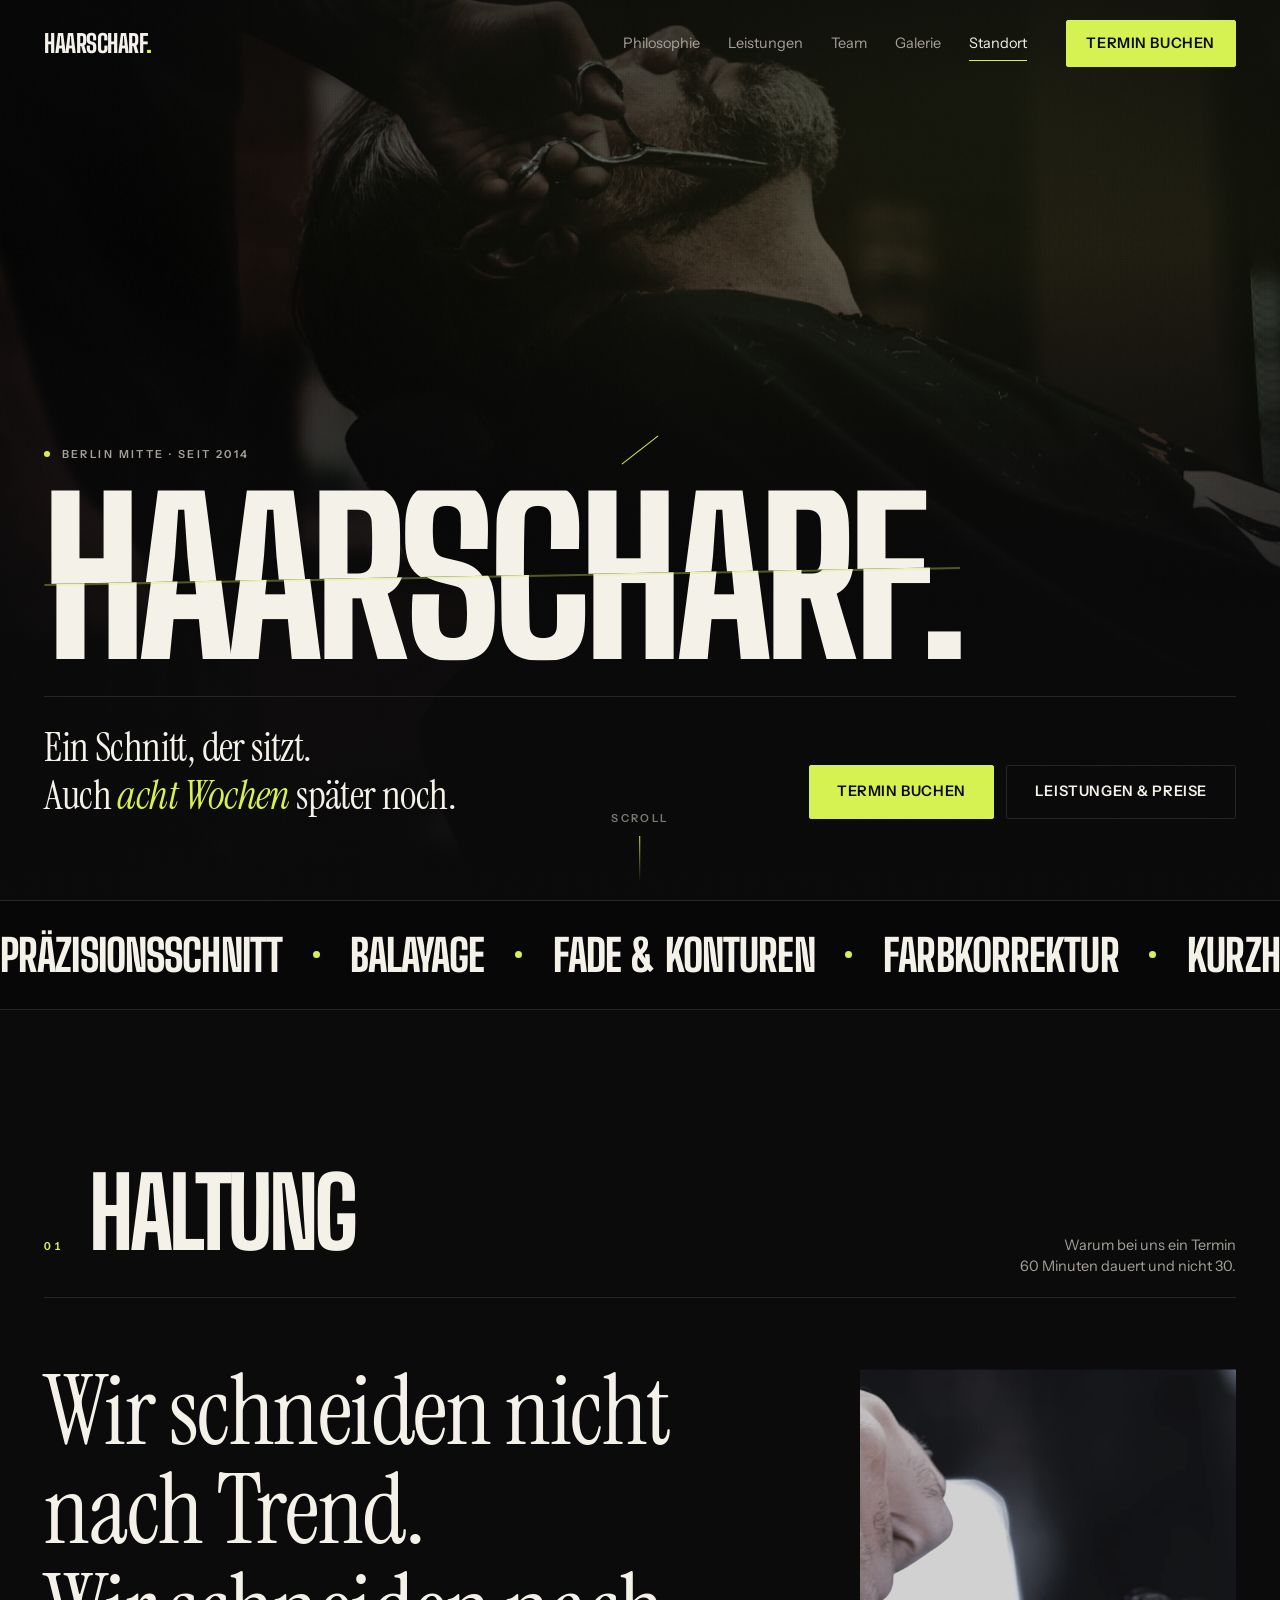
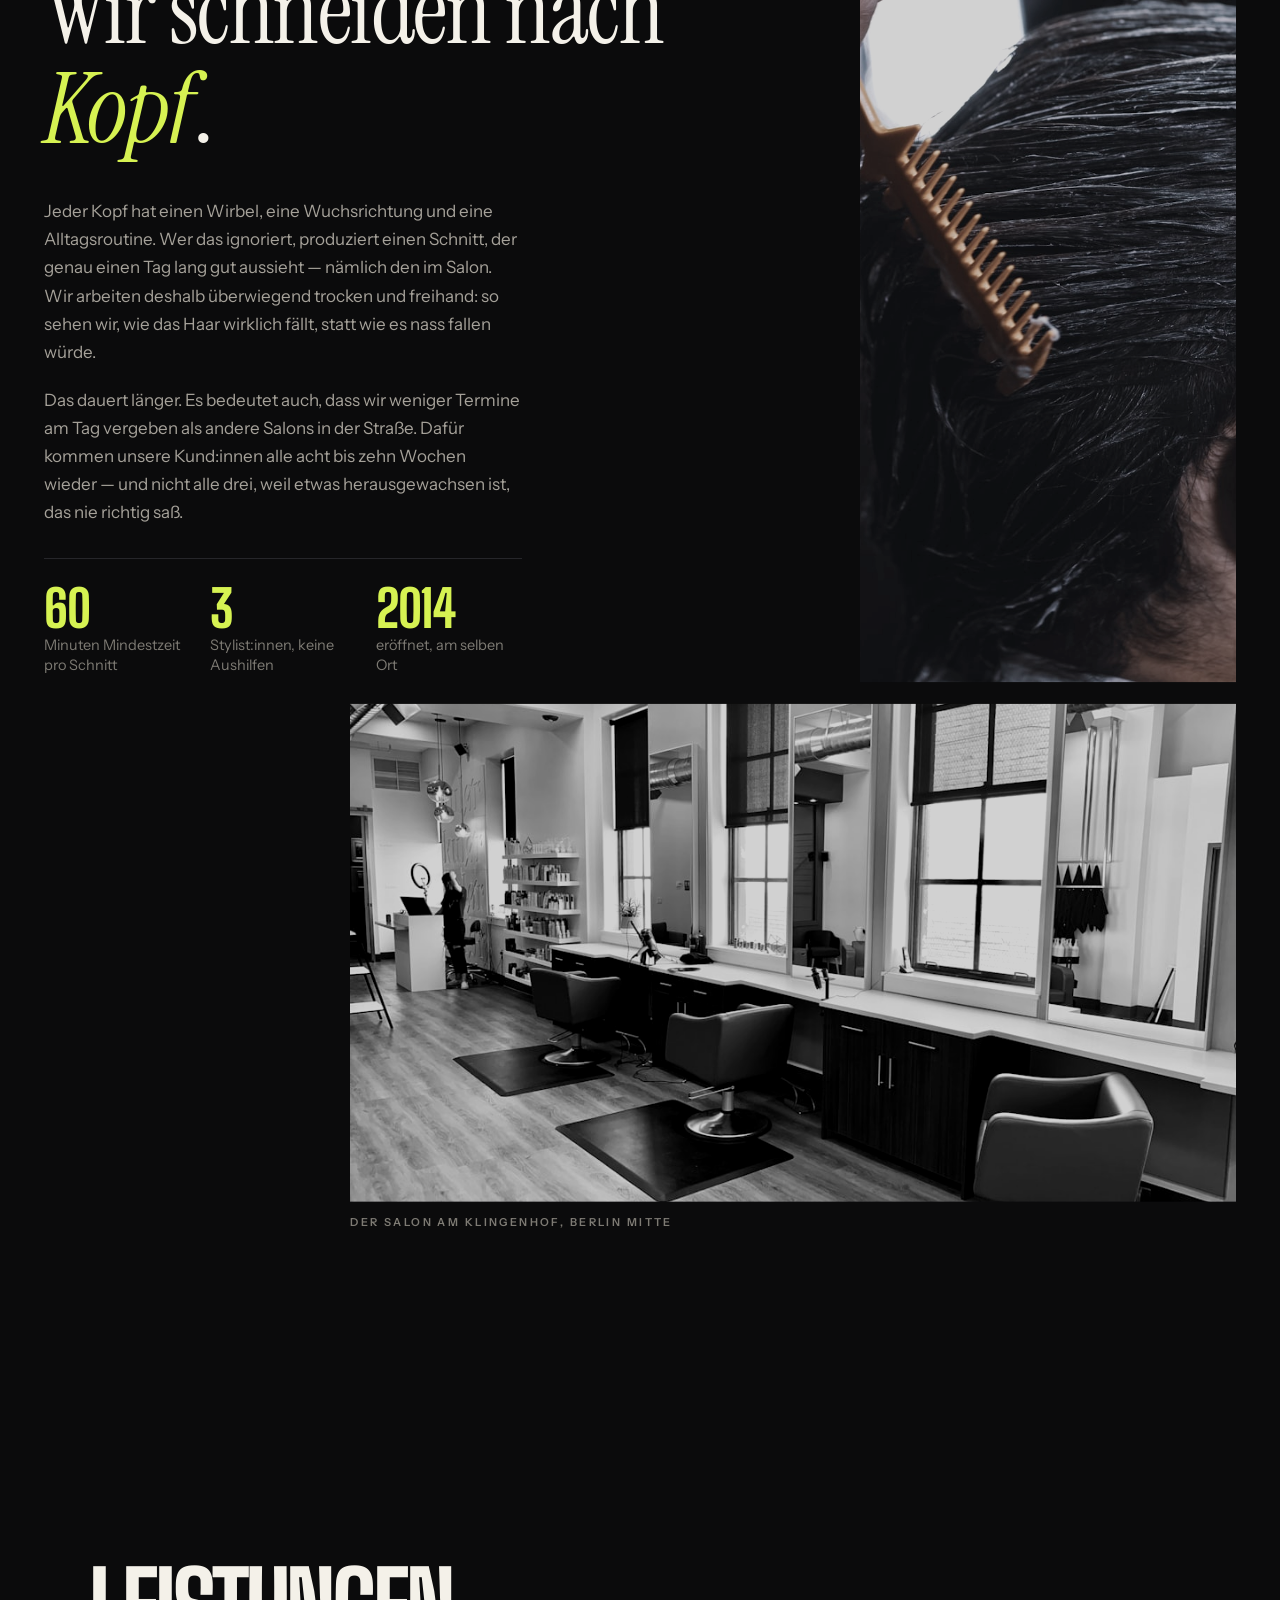
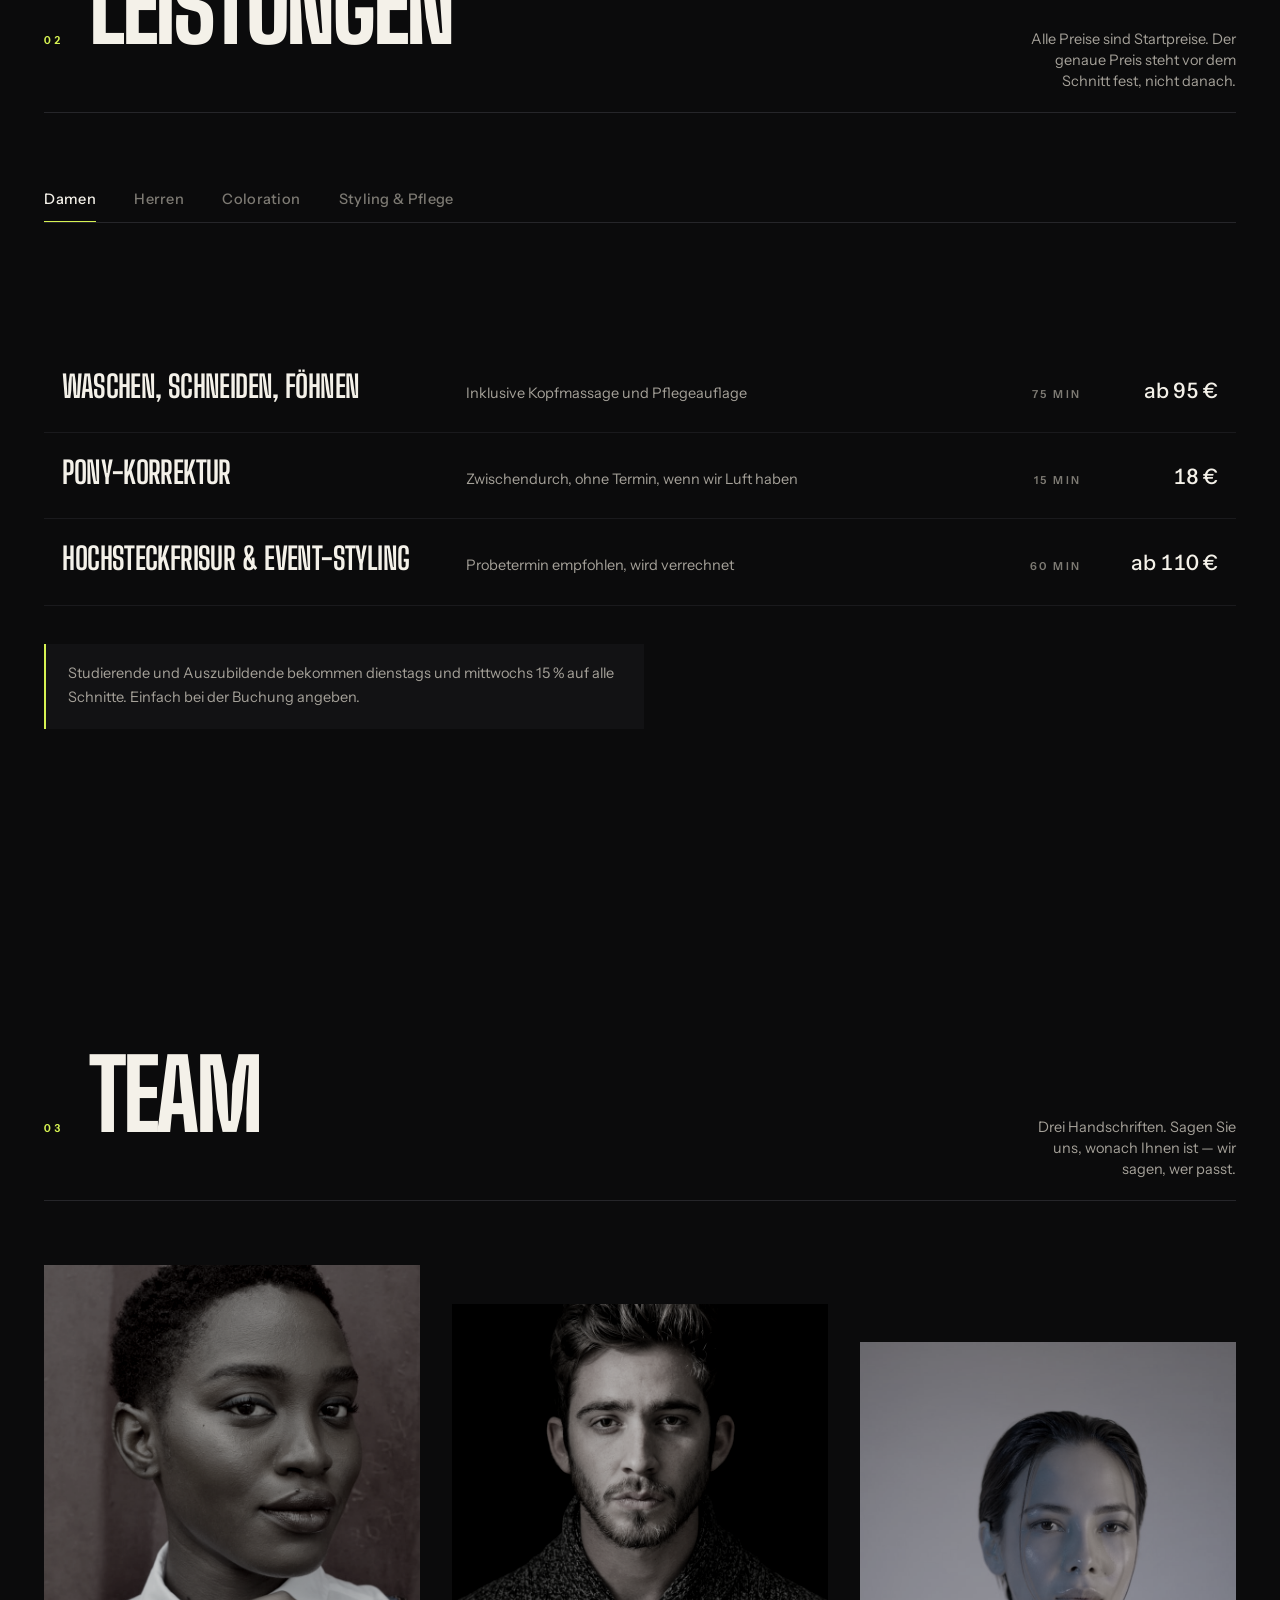
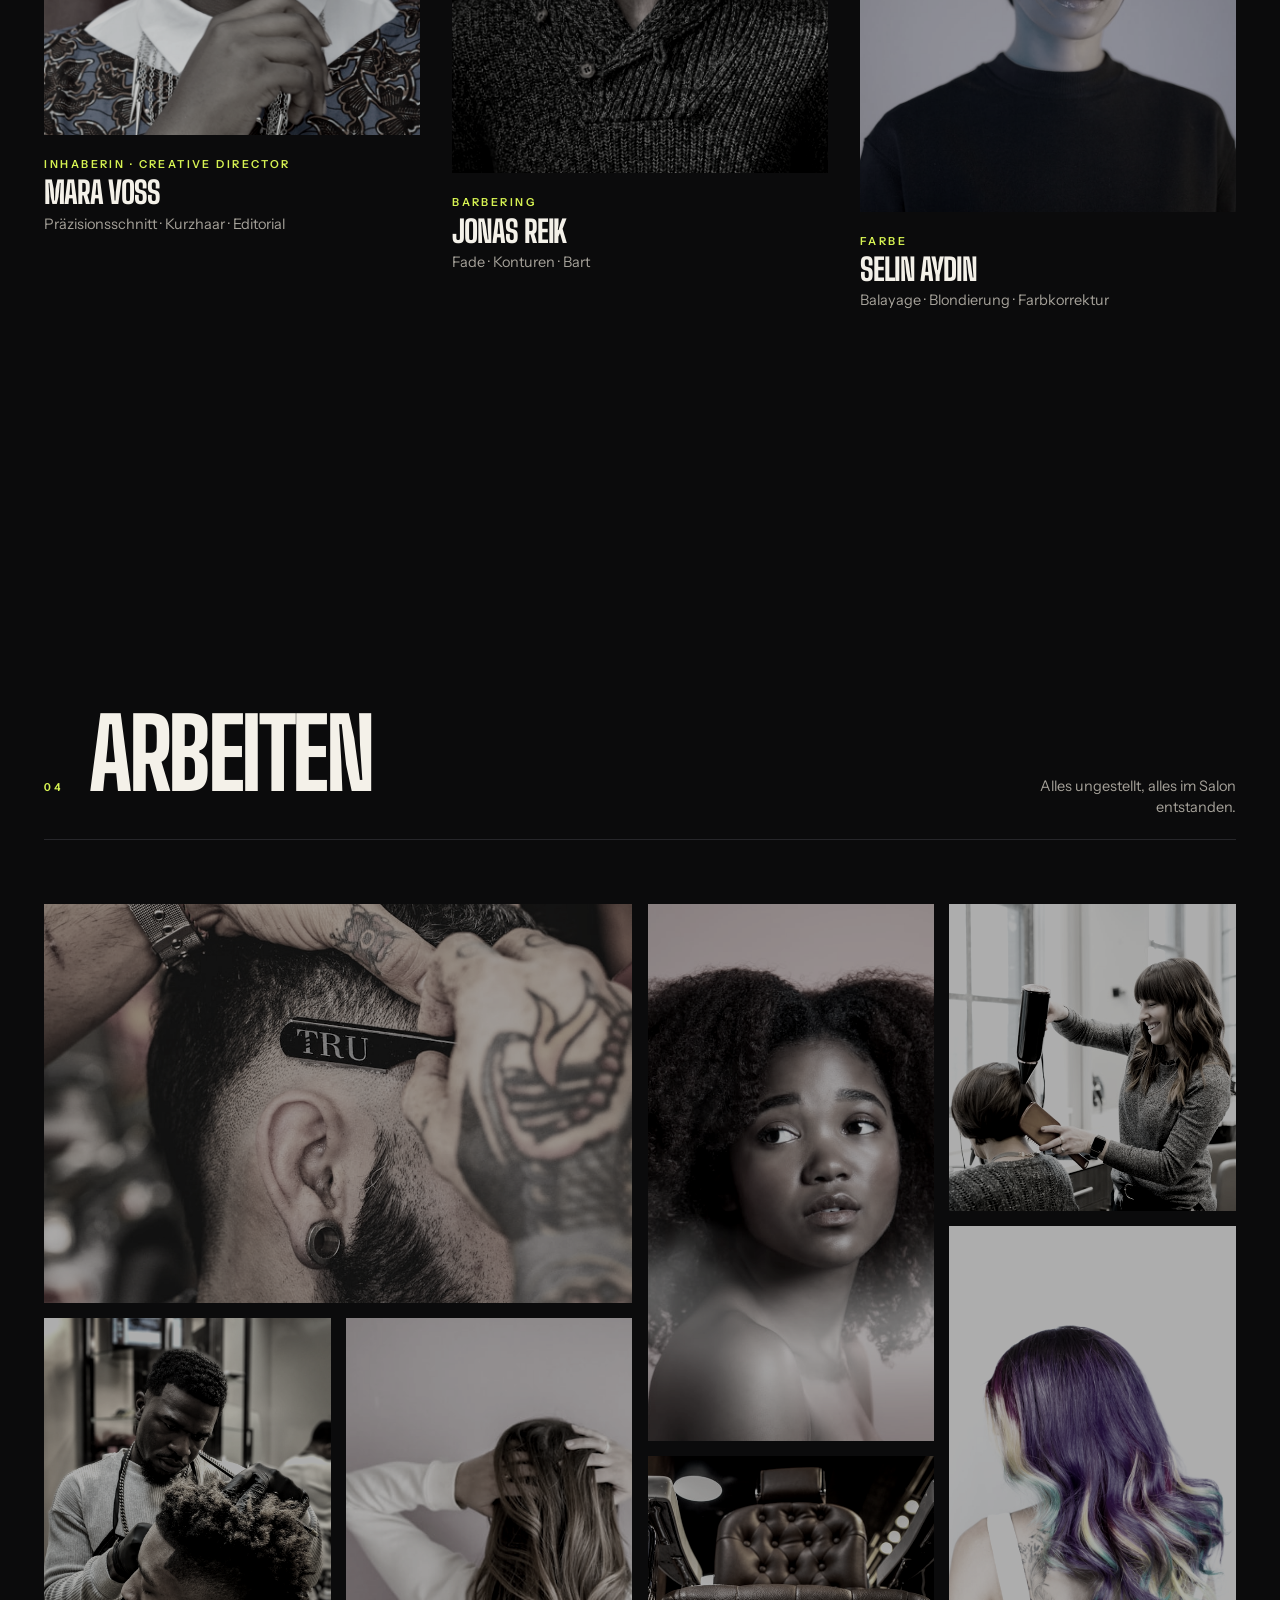
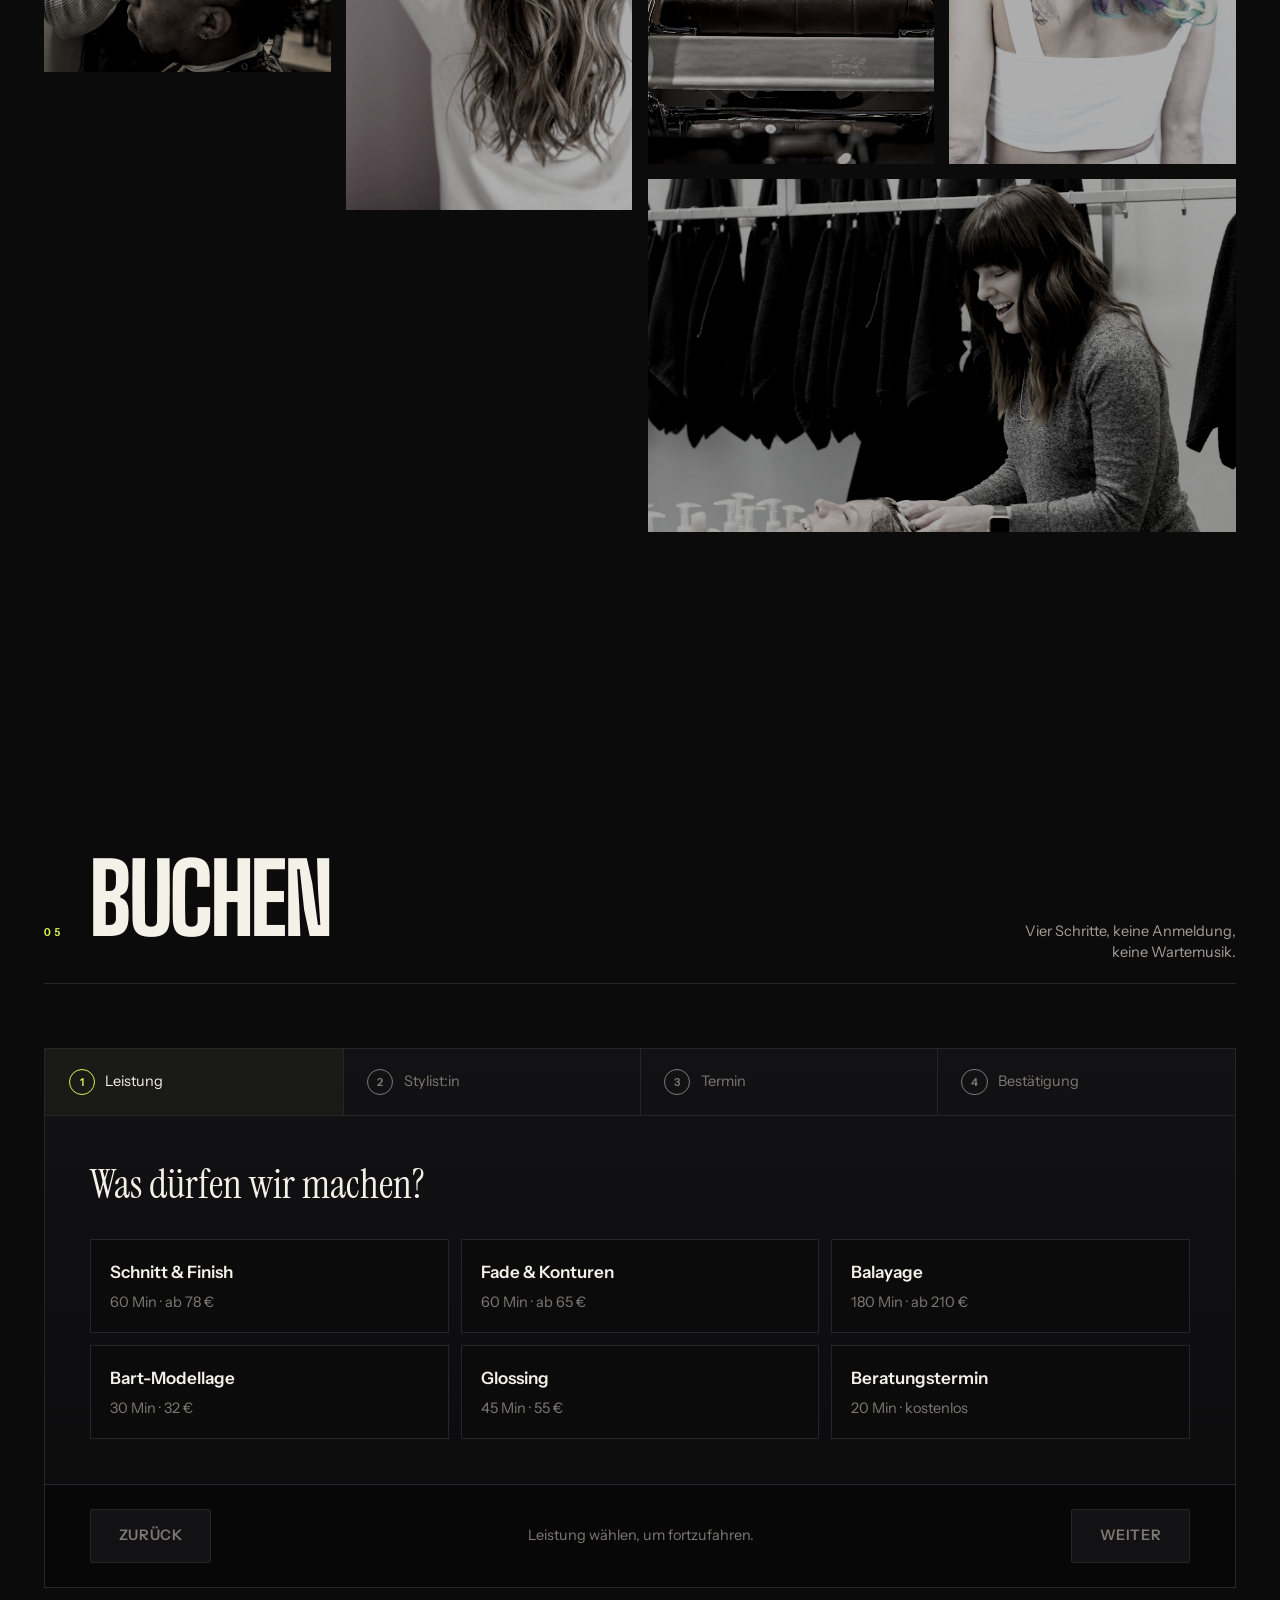
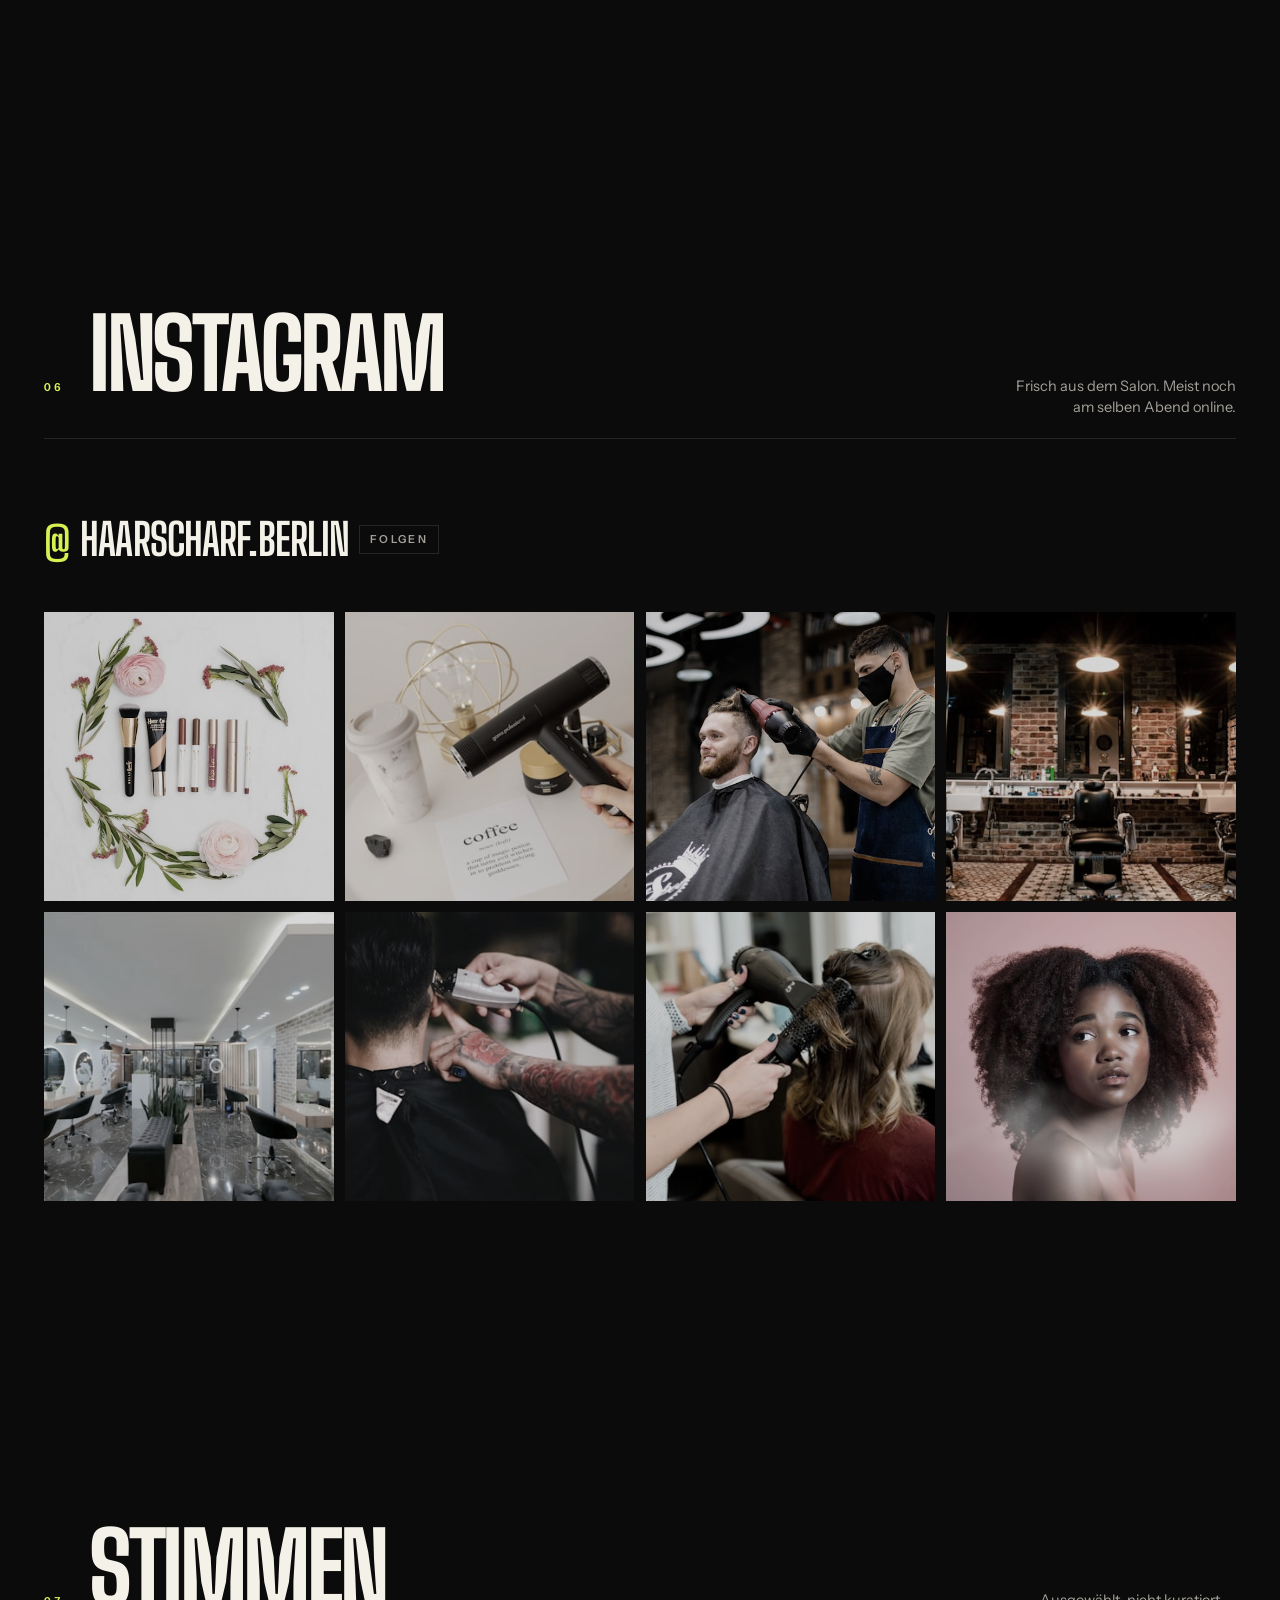
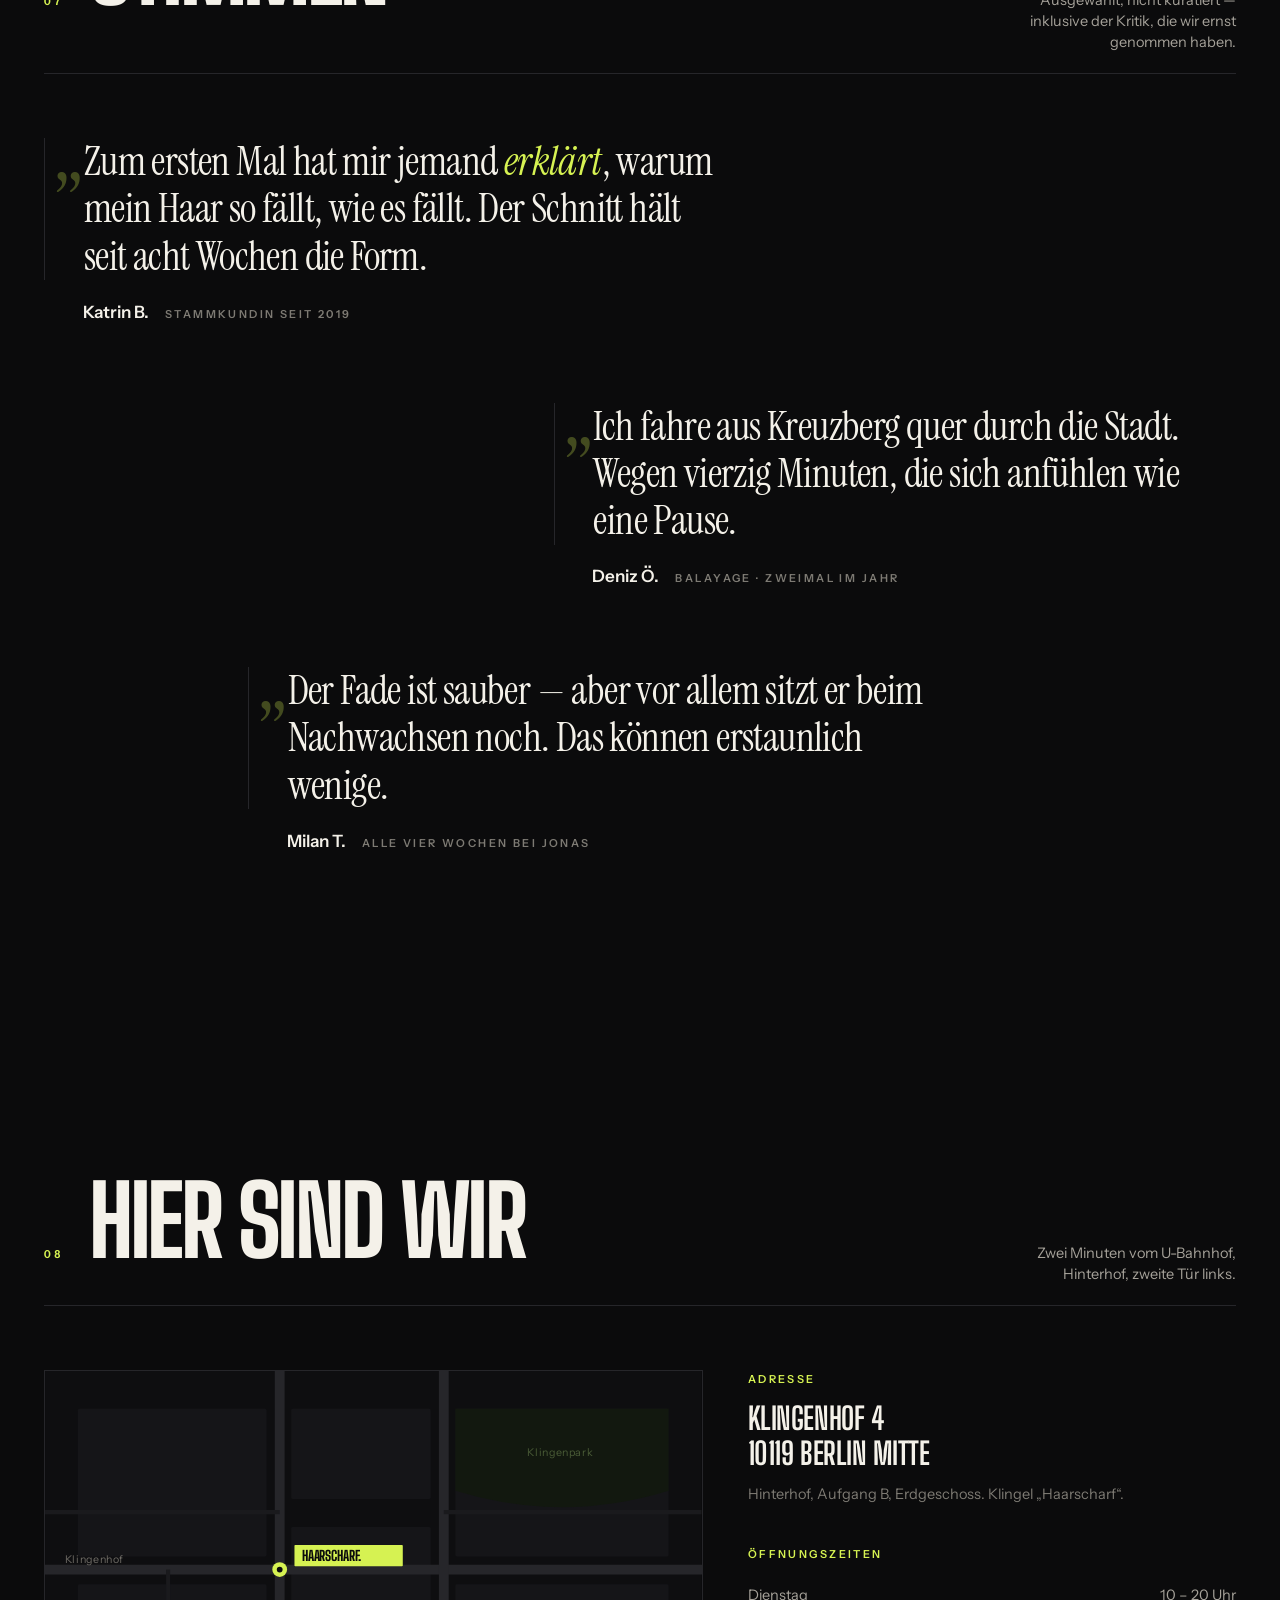
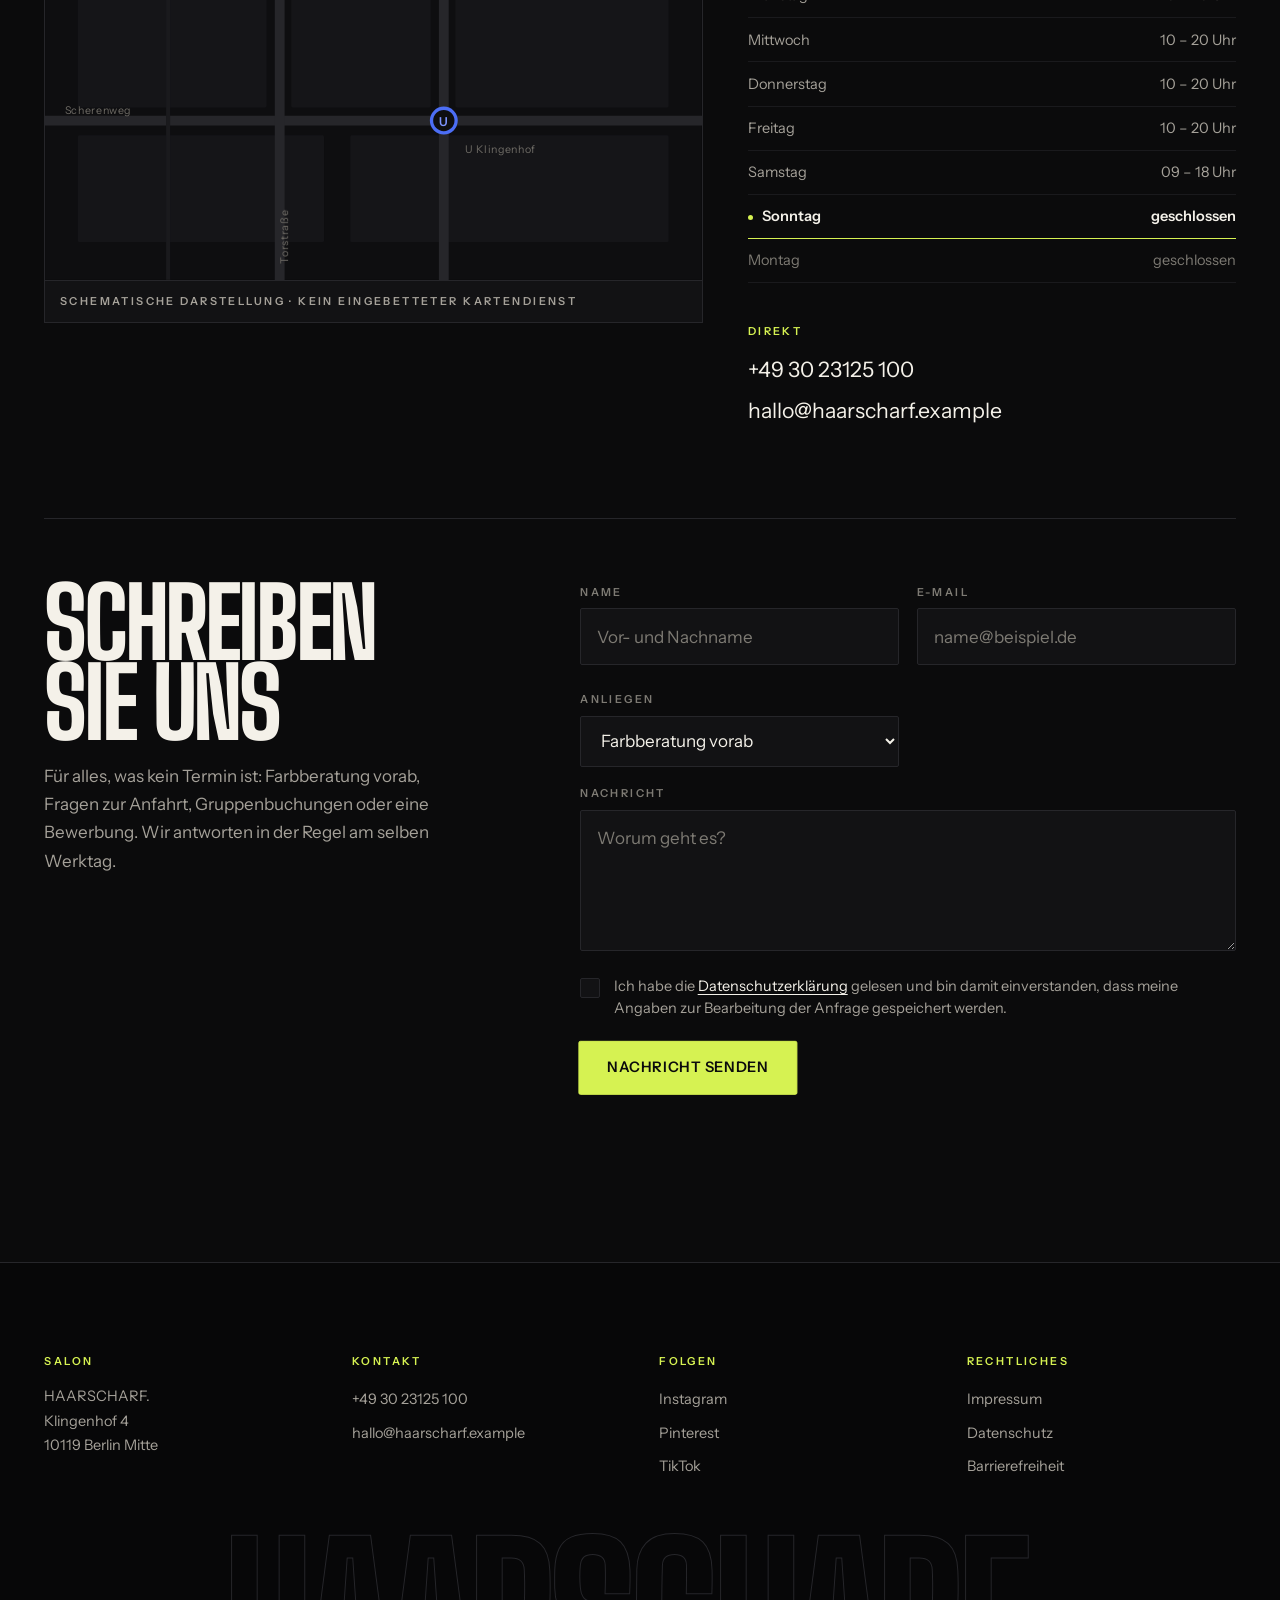
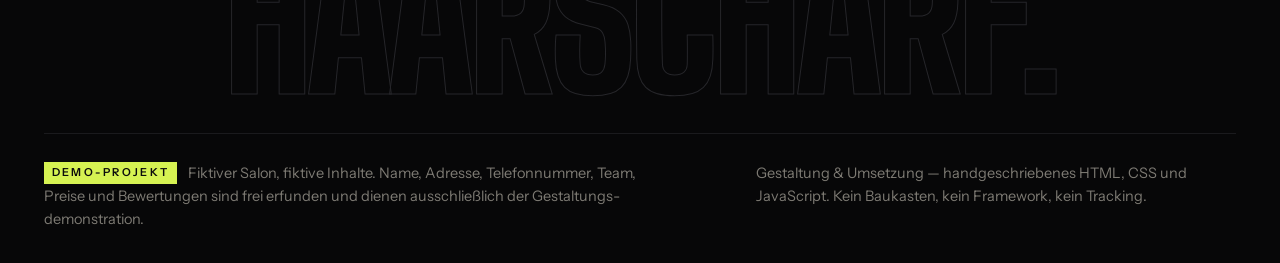
==== index.html @ 1168dea0 "HAARSCHARF.: Demo-Website für fiktiven Friseursalon One-Page-Referenzprojekt in reinem HTML/CSS/JS —" ====
<!DOCTYPE html>
<!-- Die Klasse "no-js" wird von js/core.js sofort entfernt. Solange sie
     steht, zeigt das CSS alle aufklappbaren Inhalte offen an – ohne
     JavaScript bleibt so nichts unerreichbar. -->
<html lang="de" class="no-js">
<head>
<meta charset="utf-8">
<meta name="viewport" content="width=device-width, initial-scale=1">

<title>HAARSCHARF. — Salon für Präzisionsschnitt in Berlin Mitte</title>
<meta name="description" content="HAARSCHARF. ist ein Salon für Präzisionsschnitt, Farbe und Barbering in Berlin Mitte. Schnitte, die auch in acht Wochen noch sitzen. Termin online buchen.">
<meta name="author" content="HAARSCHARF.">
<meta name="theme-color" content="#0b0b0c">

<!-- Open Graph / Social Sharing -->
<meta property="og:type" content="website">
<meta property="og:locale" content="de_DE">
<meta property="og:site_name" content="HAARSCHARF.">
<meta property="og:title" content="HAARSCHARF. — Salon für Präzisionsschnitt in Berlin Mitte">
<meta property="og:description" content="Wir schneiden nicht nach Trend, sondern nach Kopf. Salon für Präzisionsschnitt, Farbe und Barbering.">
<meta property="og:image" content="assets/img/hero.jpg">
<meta name="twitter:card" content="summary_large_image">

<link rel="icon" href="assets/favicon.svg" type="image/svg+xml">
<link rel="canonical" href="https://haarscharf.example/">

<!-- Schriften und Stile werden lokal ausgeliefert – kein externer Request,
     also auch keine Übertragung von Besucher-IPs an Dritte. -->
<link rel="preload" href="assets/fonts/big-shoulders-display-800-normal-latin.woff2" as="font" type="font/woff2" crossorigin>
<link rel="preload" href="assets/fonts/instrument-sans-400-normal-latin.woff2" as="font" type="font/woff2" crossorigin>
<link rel="stylesheet" href="css/fonts.css">
<link rel="stylesheet" href="css/tokens.css">
<link rel="stylesheet" href="css/base.css">
<link rel="stylesheet" href="css/components.css">
<link rel="stylesheet" href="css/sections.css">

<!-- Strukturierte Daten für Suchmaschinen und Kartendienste.
     HINWEIS FÜR DEN ECHTEINSATZ: sämtliche Werte hier sind frei erfunden
     und müssen vor einem Livegang durch die echten Salondaten ersetzt
     werden – sonst landen Fantasieangaben im Google-Unternehmensprofil. -->
<script type="application/ld+json">
{
  "@context": "https://schema.org",
  "@type": "HairSalon",
  "name": "HAARSCHARF.",
  "description": "Salon für Präzisionsschnitt, Farbe und Barbering in Berlin Mitte.",
  "image": "assets/img/hero.jpg",
  "priceRange": "€€",
  "address": {
    "@type": "PostalAddress",
    "streetAddress": "Klingenhof 4",
    "addressLocality": "Berlin",
    "postalCode": "10119",
    "addressCountry": "DE"
  },
  "telephone": "+49 30 23125 100",
  "email": "hallo@haarscharf.example",
  "openingHoursSpecification": [
    { "@type": "OpeningHoursSpecification", "dayOfWeek": ["Tuesday","Wednesday","Thursday","Friday"], "opens": "10:00", "closes": "20:00" },
    { "@type": "OpeningHoursSpecification", "dayOfWeek": "Saturday", "opens": "09:00", "closes": "18:00" }
  ]
}
</script>
</head>

<body class="is-loading" id="top">

<a class="skip-link" href="#main">Zum Inhalt springen</a>

<!-- Individueller Mauszeiger. Wird von js/interactions.js nur dann
     aktiviert, wenn ein echter Zeiger vorhanden ist (also nicht auf
     Touch-Geräten) und Bewegung nicht reduziert werden soll. -->
<div class="cursor" id="cursor" aria-hidden="true">
  <span class="cursor__blade"></span>
  <span class="cursor__label"></span>
</div>


<!-- ══════════════════════════════════════════════════════ NAVIGATION -->
<header class="nav" id="nav">
  <div class="nav__inner">
    <a class="nav__brand display" href="#top" aria-label="HAARSCHARF. – zum Seitenanfang">
      Haarscharf<span class="nav__dot">.</span>
    </a>

    <nav class="nav__links" aria-label="Hauptnavigation">
      <a href="#philosophie" data-nav>Philosophie</a>
      <a href="#leistungen"  data-nav>Leistungen</a>
      <a href="#team"        data-nav>Team</a>
      <a href="#galerie"     data-nav>Galerie</a>
      <a href="#standort"    data-nav>Standort</a>
    </nav>

    <a class="btn btn--acid nav__cta" href="#buchung" data-magnetic>Termin buchen</a>

    <button class="burger" id="burger" type="button"
            aria-expanded="false" aria-controls="mobile-menu">
      <span class="visually-hidden">Menü öffnen</span>
      <span class="burger__bar"></span>
      <span class="burger__bar"></span>
    </button>
  </div>
</header>

<!-- Vollflächiges Menü für kleine Viewports -->
<div class="mobile-menu" id="mobile-menu" hidden>
  <nav class="mobile-menu__nav" aria-label="Mobile Navigation">
    <a href="#philosophie" class="display">Philosophie</a>
    <a href="#leistungen"  class="display">Leistungen</a>
    <a href="#team"        class="display">Team</a>
    <a href="#galerie"     class="display">Galerie</a>
    <a href="#buchung"     class="display">Buchen</a>
    <a href="#standort"    class="display">Standort</a>
  </nav>
  <div class="mobile-menu__foot">
    <a href="tel:+493023125100">+49 30 23125 100</a>
    <a href="mailto:hallo@haarscharf.example">hallo@haarscharf.example</a>
  </div>
</div>


<main id="main">

<!-- ═══════════════════════════════════════════════════════════ HERO -->
<section class="hero" id="hero">

  <!-- Hintergrundbild mit Parallax. Das Bild sitzt in einem eigenen
       Wrapper, damit nur dieser transformiert wird und der Text scharf
       bleibt. -->
  <div class="hero__media" data-parallax="0.18">
    <img src="assets/img/hero.jpg" alt="" width="1800" height="1200" fetchpriority="high" decoding="async">
    <div class="hero__scrim"></div>
    <div class="hero__grain" aria-hidden="true"></div>
  </div>

  <div class="hero__inner">

    <p class="hero__eyebrow label">
      <span class="dot"></span> Berlin Mitte · seit 2014
    </p>

    <!-- Die Wortmarke ist das Signature-Element der Seite: sie ist
         entlang einer leichten Diagonale "aufgeschnitten", die beiden
         Hälften sind um Haaresbreite gegeneinander versetzt. Der
         Schnitt reagiert dezent auf die Mausposition. -->
    <h1 class="hero__mark display" aria-label="Haarscharf">
      <span class="cut" id="heroCut" aria-hidden="true">
        <span class="cut__half cut__half--top"><span>Haarscharf.</span></span>
        <span class="cut__half cut__half--bot"><span>Haarscharf.</span></span>
        <span class="cut__line"></span>
      </span>
    </h1>

    <div class="hero__foot">
      <p class="hero__claim serif">
        Ein Schnitt, der sitzt.<br>
        Auch <em>acht Wochen</em> später noch.
      </p>
      <div class="hero__actions">
        <a class="btn btn--acid" href="#buchung" data-magnetic>Termin buchen</a>
        <a class="btn btn--ghost" href="#leistungen" data-magnetic>Leistungen &amp; Preise</a>
      </div>
    </div>
  </div>

  <a class="hero__scroll" href="#philosophie" aria-label="Weiter zur Philosophie">
    <span class="hero__scroll-label label">Scroll</span>
    <span class="hero__scroll-line"></span>
  </a>
</section>


<!-- ════════════════════════════════════════════════════════ MARQUEE -->
<!-- Laufband als typografisches Trennelement. Wiederholt die Begriffe,
     nach denen unsere Kundschaft tatsächlich sucht. -->
<div class="marquee" aria-hidden="true">
  <div class="marquee__track">
    <span class="marquee__group">
      <span>Präzisionsschnitt</span><i></i><span>Balayage</span><i></i>
      <span>Fade &amp; Konturen</span><i></i><span>Farbkorrektur</span><i></i>
      <span>Kurzhaar</span><i></i><span>Bart-Modellage</span><i></i>
      <span>Glossing</span><i></i><span>Trockenschnitt</span><i></i>
    </span>
    <span class="marquee__group">
      <span>Präzisionsschnitt</span><i></i><span>Balayage</span><i></i>
      <span>Fade &amp; Konturen</span><i></i><span>Farbkorrektur</span><i></i>
      <span>Kurzhaar</span><i></i><span>Bart-Modellage</span><i></i>
      <span>Glossing</span><i></i><span>Trockenschnitt</span><i></i>
    </span>
  </div>
</div>


<!-- ═════════════════════════════════════════════════════ PHILOSOPHIE -->
<section class="section philo" id="philosophie" aria-labelledby="philo-title">
  <div class="shell">

    <div class="section-head" data-reveal>
      <span class="section-head__no label label--acid">01</span>
      <h2 class="section-head__title display" id="philo-title">Haltung</h2>
      <p class="section-head__note">Warum bei uns ein Termin 60&nbsp;Minuten dauert und nicht 30.</p>
    </div>

    <div class="philo__grid">

      <blockquote class="philo__quote serif" data-reveal>
        Wir schneiden nicht nach Trend.<br>
        Wir schneiden nach <em>Kopf</em>.
      </blockquote>

      <figure class="philo__fig philo__fig--tall" data-reveal data-parallax="-0.05">
        <img src="assets/img/philo-tall.jpg" alt="Hand kämmt eine Strähne durch, um den Haarfall zu prüfen" loading="lazy" width="900" height="1300">
      </figure>

      <div class="philo__text" data-reveal>
        <p>
          Jeder Kopf hat einen Wirbel, eine Wuchsrichtung und eine Alltagsroutine.
          Wer das ignoriert, produziert einen Schnitt, der genau einen Tag lang gut
          aussieht — nämlich den im Salon. Wir arbeiten deshalb überwiegend trocken
          und freihand: so sehen wir, wie das Haar wirklich fällt, statt wie es
          nass fallen würde.
        </p>
        <p>
          Das dauert länger. Es bedeutet auch, dass wir weniger Termine am Tag
          vergeben als andere Salons in der Straße. Dafür kommen unsere Kund:innen
          alle acht bis zehn Wochen wieder — und nicht alle drei, weil etwas
          herausgewachsen ist, das nie richtig saß.
        </p>

        <ul class="philo__facts">
          <li><strong>60</strong><span>Minuten Mindestzeit pro Schnitt</span></li>
          <li><strong>3</strong><span>Stylist:innen, keine Aushilfen</span></li>
          <li><strong>2014</strong><span>eröffnet, am selben Ort</span></li>
        </ul>
      </div>

      <figure class="philo__fig philo__fig--wide" data-reveal data-parallax="0.05">
        <img src="assets/img/philo-interior.jpg" alt="Blick in den Salon mit Spiegelreihe und Arbeitsplätzen" loading="lazy" width="1000" height="667">
        <figcaption class="label">Der Salon am Klingenhof, Berlin Mitte</figcaption>
      </figure>

    </div>
  </div>
</section>


<!-- ══════════════════════════════════════════════════════ LEISTUNGEN -->
<section class="section services" id="leistungen" aria-labelledby="svc-title">
  <div class="shell">

    <div class="section-head" data-reveal>
      <span class="section-head__no label label--acid">02</span>
      <h2 class="section-head__title display" id="svc-title">Leistungen</h2>
      <p class="section-head__note">Alle Preise sind Startpreise. Der genaue Preis steht vor dem Schnitt fest, nicht danach.</p>
    </div>

    <!-- Kategorien als Tabs. Ohne JavaScript sind alle Panels sichtbar –
         die Preisliste bleibt also in jedem Fall lesbar. -->
    <div class="services__tabs" role="tablist" aria-label="Leistungskategorien" data-reveal>
      <button role="tab" id="tab-damen"   aria-controls="panel-damen"   aria-selected="true"  class="tab is-active" data-magnetic>Damen</button>
      <button role="tab" id="tab-herren"  aria-controls="panel-herren"  aria-selected="false" class="tab" data-magnetic>Herren</button>
      <button role="tab" id="tab-color"   aria-controls="panel-color"   aria-selected="false" class="tab" data-magnetic>Coloration</button>
      <button role="tab" id="tab-styling" aria-controls="panel-styling" aria-selected="false" class="tab" data-magnetic>Styling &amp; Pflege</button>
    </div>

    <!-- Schwebende Bildvorschau, die beim Überfahren einer Zeile dem
         Cursor folgt. Reine Zugabe: auf Touch und bei reduzierter
         Bewegung bleibt sie aus. -->
    <div class="services__peek" id="svcPeek" aria-hidden="true"><img src="" alt=""></div>

    <div class="services__panels">

      <div class="services__panel is-active" role="tabpanel" id="panel-damen" aria-labelledby="tab-damen">
        <ul class="price-list">
          <li class="price-row" data-peek="assets/img/svc-damen.jpg" data-reveal>
            <span class="price-row__name">Schnitt &amp; Finish</span>
            <span class="price-row__desc">Trockenschnitt, Beratung, Styling zum Mitnehmen</span>
            <span class="price-row__dur label">60 Min</span>
            <span class="price-row__price">ab 78 €</span>
          </li>
          <li class="price-row" data-peek="assets/img/svc-damen.jpg" data-reveal>
            <span class="price-row__name">Waschen, Schneiden, Föhnen</span>
            <span class="price-row__desc">Inklusive Kopfmassage und Pflegeauflage</span>
            <span class="price-row__dur label">75 Min</span>
            <span class="price-row__price">ab 95 €</span>
          </li>
          <li class="price-row" data-peek="assets/img/svc-styling.jpg" data-reveal>
            <span class="price-row__name">Pony-Korrektur</span>
            <span class="price-row__desc">Zwischendurch, ohne Termin, wenn wir Luft haben</span>
            <span class="price-row__dur label">15 Min</span>
            <span class="price-row__price">18 €</span>
          </li>
          <li class="price-row" data-peek="assets/img/svc-styling.jpg" data-reveal>
            <span class="price-row__name">Hochsteckfrisur &amp; Event-Styling</span>
            <span class="price-row__desc">Probetermin empfohlen, wird verrechnet</span>
            <span class="price-row__dur label">60 Min</span>
            <span class="price-row__price">ab 110 €</span>
          </li>
        </ul>
      </div>

      <div class="services__panel" role="tabpanel" id="panel-herren" aria-labelledby="tab-herren" hidden>
        <ul class="price-list">
          <li class="price-row" data-peek="assets/img/svc-herren.jpg" data-reveal>
            <span class="price-row__name">Klassischer Schnitt</span>
            <span class="price-row__desc">Schere und Maschine, Konturen sauber ausgearbeitet</span>
            <span class="price-row__dur label">45 Min</span>
            <span class="price-row__price">ab 52 €</span>
          </li>
          <li class="price-row" data-peek="assets/img/svc-herren.jpg" data-reveal>
            <span class="price-row__name">Fade &amp; Konturen</span>
            <span class="price-row__desc">Skin, Low oder Mid — Übergang bis auf die Haut</span>
            <span class="price-row__dur label">60 Min</span>
            <span class="price-row__price">ab 65 €</span>
          </li>
          <li class="price-row" data-peek="assets/img/svc-herren.jpg" data-reveal>
            <span class="price-row__name">Bart-Modellage</span>
            <span class="price-row__desc">Formen, Messerkontur, heißes Tuch</span>
            <span class="price-row__dur label">30 Min</span>
            <span class="price-row__price">32 €</span>
          </li>
          <li class="price-row" data-peek="assets/img/svc-herren.jpg" data-reveal>
            <span class="price-row__name">Kopf &amp; Bart komplett</span>
            <span class="price-row__desc">Schnitt und Bart in einem Termin, aufeinander abgestimmt</span>
            <span class="price-row__dur label">75 Min</span>
            <span class="price-row__price">ab 88 €</span>
          </li>
        </ul>
      </div>

      <div class="services__panel" role="tabpanel" id="panel-color" aria-labelledby="tab-color" hidden>
        <ul class="price-list">
          <li class="price-row" data-peek="assets/img/svc-color.jpg" data-reveal>
            <span class="price-row__name">Ansatz &amp; Farbauffrischung</span>
            <span class="price-row__desc">Bis 3 cm Ansatz, inklusive Glanzabschluss</span>
            <span class="price-row__dur label">90 Min</span>
            <span class="price-row__price">ab 89 €</span>
          </li>
          <li class="price-row" data-peek="assets/img/svc-color.jpg" data-reveal>
            <span class="price-row__name">Balayage · Freihand</span>
            <span class="price-row__desc">Weiche Übergänge, mitwachsend, ohne harte Ansatzkante</span>
            <span class="price-row__dur label">180 Min</span>
            <span class="price-row__price">ab 210 €</span>
          </li>
          <li class="price-row" data-peek="assets/img/svc-color.jpg" data-reveal>
            <span class="price-row__name">Foliensträhnen</span>
            <span class="price-row__desc">Halber oder ganzer Kopf, nach Haarlänge</span>
            <span class="price-row__dur label">150 Min</span>
            <span class="price-row__price">ab 165 €</span>
          </li>
          <li class="price-row" data-peek="assets/img/svc-color.jpg" data-reveal>
            <span class="price-row__name">Farbkorrektur</span>
            <span class="price-row__desc">Nur nach kostenloser Beratung — wir sagen ehrlich, was geht</span>
            <span class="price-row__dur label">nach Absprache</span>
            <span class="price-row__price">auf Anfrage</span>
          </li>
        </ul>
      </div>

      <div class="services__panel" role="tabpanel" id="panel-styling" aria-labelledby="tab-styling" hidden>
        <ul class="price-list">
          <li class="price-row" data-peek="assets/img/svc-styling.jpg" data-reveal>
            <span class="price-row__name">Föhn-Styling</span>
            <span class="price-row__desc">Rundbürste, Welle oder glatt</span>
            <span class="price-row__dur label">30 Min</span>
            <span class="price-row__price">38 €</span>
          </li>
          <li class="price-row" data-peek="assets/img/svc-color.jpg" data-reveal>
            <span class="price-row__name">Glossing · Glanzversiegelung</span>
            <span class="price-row__desc">Ohne Aufhellung, schließt die Schuppenschicht</span>
            <span class="price-row__dur label">45 Min</span>
            <span class="price-row__price">55 €</span>
          </li>
          <li class="price-row" data-peek="assets/img/svc-styling.jpg" data-reveal>
            <span class="price-row__name">Keratin-Aufbaukur</span>
            <span class="price-row__desc">Für strapaziertes und blondiertes Haar</span>
            <span class="price-row__dur label">60 Min</span>
            <span class="price-row__price">79 €</span>
          </li>
          <li class="price-row" data-peek="assets/img/svc-damen.jpg" data-reveal>
            <span class="price-row__name">Kopfhaut-Ritual</span>
            <span class="price-row__desc">Peeling, Massage, Serum — auch als Ergänzung buchbar</span>
            <span class="price-row__dur label">30 Min</span>
            <span class="price-row__price">42 €</span>
          </li>
        </ul>
      </div>

    </div>

    <p class="services__note" data-reveal>
      Studierende und Auszubildende bekommen dienstags und mittwochs
      15&nbsp;% auf alle Schnitte. Einfach bei der Buchung angeben.
    </p>
  </div>
</section>


<!-- ═══════════════════════════════════════════════════════════ TEAM -->
<section class="section team" id="team" aria-labelledby="team-title">
  <div class="shell">

    <div class="section-head" data-reveal>
      <span class="section-head__no label label--acid">03</span>
      <h2 class="section-head__title display" id="team-title">Team</h2>
      <p class="section-head__note">Drei Handschriften. Sagen Sie uns, wonach Ihnen ist — wir sagen, wer passt.</p>
    </div>

    <ul class="team__grid">

      <li class="team-card" data-tilt data-reveal>
        <div class="team-card__media">
          <img src="assets/img/team-mara.jpg" alt="Porträt von Mara Voss, Inhaberin und Creative Director" loading="lazy" width="800" height="1000">
        </div>
        <div class="team-card__body">
          <p class="team-card__role label label--acid">Inhaberin · Creative Director</p>
          <h3 class="team-card__name display">Mara Voss</h3>
          <p class="team-card__spec">Präzisionsschnitt · Kurzhaar · Editorial</p>
          <p class="team-card__bio">
            Zwölf Jahre Schere, davon vier in Kopenhagen. Arbeitet fast
            ausschließlich trocken und traut sich an die Längen, vor denen
            andere zurückschrecken. Wenn Sie unsicher sind: bei ihr anfangen.
          </p>
        </div>
      </li>

      <li class="team-card" data-tilt data-reveal>
        <div class="team-card__media">
          <img src="assets/img/team-jonas.jpg" alt="Porträt von Jonas Reik, Barbier" loading="lazy" width="800" height="1000">
        </div>
        <div class="team-card__body">
          <p class="team-card__role label label--acid">Barbering</p>
          <h3 class="team-card__name display">Jonas Reik</h3>
          <p class="team-card__spec">Fade · Konturen · Bart</p>
          <p class="team-card__bio">
            Gelernter Barbier, kommt von der Maschine und dem Rasiermesser.
            Baut Übergänge, die auch nach vier Wochen noch als Übergang zu
            erkennen sind. Redet wenig, hört gut zu.
          </p>
        </div>
      </li>

      <li class="team-card" data-tilt data-reveal>
        <div class="team-card__media">
          <img src="assets/img/team-selin.jpg" alt="Porträt von Selin Aydın, Farbspezialistin" loading="lazy" width="800" height="1000">
        </div>
        <div class="team-card__body">
          <p class="team-card__role label label--acid">Farbe</p>
          <h3 class="team-card__name display">Selin Aydın</h3>
          <p class="team-card__spec">Balayage · Blondierung · Farbkorrektur</p>
          <p class="team-card__bio">
            Denkt in Lichtreflexen statt in Nuancennummern. Sagt Ihnen vor dem
            Anrühren, ob Ihr Wunschton in einem Termin erreichbar ist — oder
            in dreien.
          </p>
        </div>
      </li>

    </ul>
  </div>
</section>


<!-- ════════════════════════════════════════════════════════ GALERIE -->
<section class="section gallery" id="galerie" aria-labelledby="gal-title">
  <div class="shell">

    <div class="section-head" data-reveal>
      <span class="section-head__no label label--acid">04</span>
      <h2 class="section-head__title display" id="gal-title">Arbeiten</h2>
      <p class="section-head__note">Alles ungestellt, alles im Salon entstanden.</p>
    </div>

    <ul class="gallery__grid" id="galleryGrid">
      <li class="gal gal--a" data-tilt data-reveal>
        <button class="gal__btn" type="button" data-full="assets/img/gal-1.jpg" data-caption="Konturen mit dem Rasiermesser — Jonas Reik">
          <img src="assets/img/gal-1.jpg" alt="Barbier arbeitet mit dem Rasiermesser die Nackenkontur aus" loading="lazy" width="900" height="600">
          <span class="gal__cap label">Konturen · Rasiermesser</span>
        </button>
      </li>
      <li class="gal gal--b" data-tilt data-reveal>
        <button class="gal__btn" type="button" data-full="assets/img/gal-2.jpg" data-caption="Curly Cut, trocken geschnitten — Mara Voss">
          <img src="assets/img/gal-2.jpg" alt="Porträt mit voluminösem Lockenschnitt" loading="lazy" width="900" height="1200">
          <span class="gal__cap label">Curly Cut · trocken</span>
        </button>
      </li>
      <li class="gal gal--c" data-tilt data-reveal>
        <button class="gal__btn" type="button" data-full="assets/img/gal-3.jpg" data-caption="Föhn-Finish nach dem Schnitt">
          <img src="assets/img/gal-3.jpg" alt="Stylistin föhnt Haare mit Rundbürste" loading="lazy" width="900" height="600">
          <span class="gal__cap label">Finish · Rundbürste</span>
        </button>
      </li>
      <li class="gal gal--d" data-tilt data-reveal>
        <button class="gal__btn" type="button" data-full="assets/img/gal-4.jpg" data-caption="Kreativcoloration in drei Sitzungen — Selin Aydın">
          <img src="assets/img/gal-4.jpg" alt="Rückansicht mit mehrfarbiger Kreativcoloration" loading="lazy" width="900" height="1200">
          <span class="gal__cap label">Coloration · drei Sitzungen</span>
        </button>
      </li>
      <li class="gal gal--e" data-tilt data-reveal>
        <button class="gal__btn" type="button" data-full="assets/img/gal-5.jpg" data-caption="Mid Fade mit Textur oben">
          <img src="assets/img/gal-5.jpg" alt="Barbier schneidet einen Fade mit der Maschine" loading="lazy" width="900" height="600">
          <span class="gal__cap label">Mid Fade</span>
        </button>
      </li>
      <li class="gal gal--f" data-tilt data-reveal>
        <button class="gal__btn" type="button" data-full="assets/img/gal-6.jpg" data-caption="Langhaar-Stufung mit weichem Auslauf">
          <img src="assets/img/gal-6.jpg" alt="Rückansicht langer, gestufter Haare" loading="lazy" width="900" height="1200">
          <span class="gal__cap label">Stufung · Langhaar</span>
        </button>
      </li>
      <li class="gal gal--g" data-tilt data-reveal>
        <button class="gal__btn" type="button" data-full="assets/img/gal-7.jpg" data-caption="Platz 2 — der Stuhl am Fenster">
          <img src="assets/img/gal-7.jpg" alt="Lederner Friseurstuhl in warmem Licht" loading="lazy" width="900" height="600">
          <span class="gal__cap label">Platz 2</span>
        </button>
      </li>
      <li class="gal gal--h" data-tilt data-reveal>
        <button class="gal__btn" type="button" data-full="assets/img/gal-8.jpg" data-caption="Kopfhaut-Ritual vor dem Schnitt">
          <img src="assets/img/gal-8.jpg" alt="Haarwäsche am Waschbecken" loading="lazy" width="900" height="600">
          <span class="gal__cap label">Kopfhaut-Ritual</span>
        </button>
      </li>
    </ul>
  </div>
</section>


<!-- ════════════════════════════════════════════════════════ BUCHUNG -->
<section class="section booking" id="buchung" aria-labelledby="book-title">
  <div class="shell">

    <div class="section-head" data-reveal>
      <span class="section-head__no label label--acid">05</span>
      <h2 class="section-head__title display" id="book-title">Buchen</h2>
      <p class="section-head__note">Vier Schritte, keine Anmeldung, keine Wartemusik.</p>
    </div>

    <div class="booking__panel" data-reveal>

      <!-- Fortschritt -->
      <ol class="steps" id="bookSteps" aria-label="Fortschritt der Buchung">
        <li class="step is-active" data-step="1"><span class="step__no">1</span><span class="step__label">Leistung</span></li>
        <li class="step" data-step="2"><span class="step__no">2</span><span class="step__label">Stylist:in</span></li>
        <li class="step" data-step="3"><span class="step__no">3</span><span class="step__label">Termin</span></li>
        <li class="step" data-step="4"><span class="step__no">4</span><span class="step__label">Bestätigung</span></li>
      </ol>

      <div class="booking__body">

        <!-- Schritt 1 — Leistung ---------------------------------- -->
        <div class="bstep is-active" data-pane="1" role="group" aria-label="Schritt 1: Leistung wählen">
          <h3 class="bstep__title">Was dürfen wir machen?</h3>
          <div class="choice-grid" role="radiogroup" aria-label="Leistung">
            <button class="choice" type="button" role="radio" aria-checked="false" data-value="Schnitt &amp; Finish" data-meta="60 Min · ab 78 €" data-dur="60">
              <span class="choice__name">Schnitt &amp; Finish</span>
              <span class="choice__meta">60 Min · ab 78 €</span>
            </button>
            <button class="choice" type="button" role="radio" aria-checked="false" data-value="Fade &amp; Konturen" data-meta="60 Min · ab 65 €" data-dur="60">
              <span class="choice__name">Fade &amp; Konturen</span>
              <span class="choice__meta">60 Min · ab 65 €</span>
            </button>
            <button class="choice" type="button" role="radio" aria-checked="false" data-value="Balayage" data-meta="180 Min · ab 210 €" data-dur="180">
              <span class="choice__name">Balayage</span>
              <span class="choice__meta">180 Min · ab 210 €</span>
            </button>
            <button class="choice" type="button" role="radio" aria-checked="false" data-value="Bart-Modellage" data-meta="30 Min · 32 €" data-dur="30">
              <span class="choice__name">Bart-Modellage</span>
              <span class="choice__meta">30 Min · 32 €</span>
            </button>
            <button class="choice" type="button" role="radio" aria-checked="false" data-value="Glossing" data-meta="45 Min · 55 €" data-dur="45">
              <span class="choice__name">Glossing</span>
              <span class="choice__meta">45 Min · 55 €</span>
            </button>
            <button class="choice" type="button" role="radio" aria-checked="false" data-value="Beratungstermin" data-meta="20 Min · kostenlos" data-dur="20">
              <span class="choice__name">Beratungstermin</span>
              <span class="choice__meta">20 Min · kostenlos</span>
            </button>
          </div>
        </div>

        <!-- Schritt 2 — Stylist:in -------------------------------- -->
        <div class="bstep" data-pane="2" role="group" aria-label="Schritt 2: Stylist:in wählen" hidden>
          <h3 class="bstep__title">Bei wem?</h3>
          <div class="choice-grid choice-grid--people" role="radiogroup" aria-label="Stylist:in">
            <button class="choice choice--person" type="button" role="radio" aria-checked="false" data-value="Mara Voss" data-meta="Präzisionsschnitt · Kurzhaar">
              <img src="assets/img/team-mara.jpg" alt="" loading="lazy" width="200" height="200">
              <span class="choice__name">Mara Voss</span>
              <span class="choice__meta">Präzisionsschnitt · Kurzhaar</span>
            </button>
            <button class="choice choice--person" type="button" role="radio" aria-checked="false" data-value="Jonas Reik" data-meta="Fade · Konturen · Bart">
              <img src="assets/img/team-jonas.jpg" alt="" loading="lazy" width="200" height="200">
              <span class="choice__name">Jonas Reik</span>
              <span class="choice__meta">Fade · Konturen · Bart</span>
            </button>
            <button class="choice choice--person" type="button" role="radio" aria-checked="false" data-value="Selin Aydın" data-meta="Balayage · Farbkorrektur">
              <img src="assets/img/team-selin.jpg" alt="" loading="lazy" width="200" height="200">
              <span class="choice__name">Selin Aydın</span>
              <span class="choice__meta">Balayage · Farbkorrektur</span>
            </button>
            <button class="choice choice--person choice--any" type="button" role="radio" aria-checked="false" data-value="Egal — wer frei ist" data-meta="Oft der schnellste Termin">
              <span class="choice__glyph" aria-hidden="true">?</span>
              <span class="choice__name">Egal</span>
              <span class="choice__meta">Oft der schnellste Termin</span>
            </button>
          </div>
        </div>

        <!-- Schritt 3 — Termin ------------------------------------ -->
        <div class="bstep" data-pane="3" role="group" aria-label="Schritt 3: Datum und Uhrzeit wählen" hidden>
          <h3 class="bstep__title">Wann passt es?</h3>

          <div class="datepick">
            <div class="datepick__head">
              <button class="datepick__nav" type="button" id="weekPrev" aria-label="Vorherige Woche">&larr;</button>
              <span class="datepick__month label" id="weekLabel">—</span>
              <button class="datepick__nav" type="button" id="weekNext" aria-label="Nächste Woche">&rarr;</button>
            </div>
            <!-- Die Tage werden von js/booking.js aus dem echten
                 Kalenderdatum erzeugt, damit die Demo nie veraltet. -->
            <div class="datepick__days" id="dayStrip" role="radiogroup" aria-label="Datum"></div>
          </div>

          <div class="timepick">
            <p class="label timepick__title">Freie Zeiten</p>
            <div class="timepick__slots" id="slotGrid" role="radiogroup" aria-label="Uhrzeit"></div>
            <p class="timepick__hint" id="slotHint">Bitte zuerst einen Tag wählen.</p>
          </div>
        </div>

        <!-- Schritt 4 — Bestätigung -------------------------------- -->
        <div class="bstep" data-pane="4" role="group" aria-label="Schritt 4: Bestätigung" hidden>
          <h3 class="bstep__title">Passt so?</h3>

          <dl class="summary" id="bookSummary">
            <div><dt class="label">Leistung</dt>  <dd data-sum="service">—</dd></div>
            <div><dt class="label">Stylist:in</dt><dd data-sum="stylist">—</dd></div>
            <div><dt class="label">Datum</dt>     <dd data-sum="date">—</dd></div>
            <div><dt class="label">Uhrzeit</dt>   <dd data-sum="time">—</dd></div>
          </dl>

          <div class="booking__done" id="bookDone" hidden>
            <span class="booking__check" aria-hidden="true"></span>
            <p class="booking__done-title serif">Termin vorgemerkt.</p>
            <p class="booking__done-text">
              In der echten Version ginge jetzt eine Bestätigung per E-Mail raus
              und der Termin stünde im Salonkalender.
              <strong>Das hier ist eine Demo — es wurde nichts gesendet und nichts gespeichert.</strong>
            </p>
          </div>
        </div>

      </div>

      <!-- Steuerung -->
      <div class="booking__foot">
        <button class="btn btn--ghost" type="button" id="bookBack" disabled data-magnetic>Zurück</button>
        <p class="booking__hint" id="bookHint" role="status" aria-live="polite">Leistung wählen, um fortzufahren.</p>
        <button class="btn btn--acid" type="button" id="bookNext" disabled data-magnetic>Weiter</button>
      </div>

    </div>
  </div>
</section>


<!-- ══════════════════════════════════════════════════════ INSTAGRAM -->
<section class="section insta" id="instagram" aria-labelledby="insta-title">
  <div class="shell">

    <div class="section-head" data-reveal>
      <span class="section-head__no label label--acid">06</span>
      <h2 class="section-head__title display" id="insta-title">Instagram</h2>
      <p class="section-head__note">Frisch aus dem Salon. Meist noch am selben Abend online.</p>
    </div>

    <a class="insta__handle" href="#instagram" data-magnetic data-reveal>
      <span class="insta__at">@</span>haarscharf.berlin
      <span class="insta__follow label">Folgen</span>
    </a>

    <ul class="insta__grid">
      <li class="insta__tile" data-reveal><img src="assets/img/ig-1.jpg" alt="Pflegeprodukte im Salon arrangiert" loading="lazy" width="500" height="500"><span class="insta__meta"><b>412</b> · <b>18</b></span></li>
      <li class="insta__tile" data-reveal><img src="assets/img/ig-2.jpg" alt="Föhn auf der Ablage" loading="lazy" width="500" height="500"><span class="insta__meta"><b>288</b> · <b>9</b></span></li>
      <li class="insta__tile" data-reveal><img src="assets/img/ig-3.jpg" alt="Barbier bei der Arbeit am Kunden" loading="lazy" width="500" height="500"><span class="insta__meta"><b>1.204</b> · <b>63</b></span></li>
      <li class="insta__tile" data-reveal><img src="assets/img/ig-4.jpg" alt="Innenraum mit Backsteinwand und Spiegeln" loading="lazy" width="500" height="500"><span class="insta__meta"><b>735</b> · <b>27</b></span></li>
      <li class="insta__tile" data-reveal><img src="assets/img/ig-5.jpg" alt="Heller Salonbereich mit Spiegelreihe" loading="lazy" width="500" height="500"><span class="insta__meta"><b>519</b> · <b>14</b></span></li>
      <li class="insta__tile" data-reveal><img src="assets/img/ig-6.jpg" alt="Nahaufnahme einer Haarschneidemaschine" loading="lazy" width="500" height="500"><span class="insta__meta"><b>2.031</b> · <b>140</b></span></li>
      <li class="insta__tile" data-reveal><img src="assets/img/ig-7.jpg" alt="Föhn-Finish mit Rundbürste" loading="lazy" width="500" height="500"><span class="insta__meta"><b>846</b> · <b>31</b></span></li>
      <li class="insta__tile" data-reveal><img src="assets/img/ig-8.jpg" alt="Porträt mit Lockenschnitt" loading="lazy" width="500" height="500"><span class="insta__meta"><b>3.117</b> · <b>212</b></span></li>
    </ul>
  </div>
</section>


<!-- ════════════════════════════════════════════════════ TESTIMONIALS -->
<section class="section voices" id="stimmen" aria-labelledby="voices-title">
  <div class="shell">

    <div class="section-head" data-reveal>
      <span class="section-head__no label label--acid">07</span>
      <h2 class="section-head__title display" id="voices-title">Stimmen</h2>
      <p class="section-head__note">Ausgewählt, nicht kuratiert — inklusive der Kritik, die wir ernst genommen haben.</p>
    </div>

    <div class="voices__grid">

      <figure class="voice voice--1" data-reveal>
        <blockquote class="voice__quote serif">
          Zum ersten Mal hat mir jemand <em>erklärt</em>, warum mein Haar so
          fällt, wie es fällt. Der Schnitt hält seit acht Wochen die Form.
        </blockquote>
        <figcaption class="voice__by">
          <span class="voice__name">Katrin B.</span>
          <span class="voice__meta label">Stammkundin seit 2019</span>
        </figcaption>
      </figure>

      <figure class="voice voice--2" data-reveal>
        <blockquote class="voice__quote serif">
          Ich fahre aus Kreuzberg quer durch die Stadt. Wegen vierzig Minuten,
          die sich anfühlen wie eine Pause.
        </blockquote>
        <figcaption class="voice__by">
          <span class="voice__name">Deniz Ö.</span>
          <span class="voice__meta label">Balayage · zweimal im Jahr</span>
        </figcaption>
      </figure>

      <figure class="voice voice--3" data-reveal>
        <blockquote class="voice__quote serif">
          Der Fade ist sauber — aber vor allem sitzt er beim Nachwachsen noch.
          Das können erstaunlich wenige.
        </blockquote>
        <figcaption class="voice__by">
          <span class="voice__name">Milan T.</span>
          <span class="voice__meta label">alle vier Wochen bei Jonas</span>
        </figcaption>
      </figure>

    </div>
  </div>
</section>


<!-- ═══════════════════════════════════════════════════════ STANDORT -->
<section class="section place" id="standort" aria-labelledby="place-title">
  <div class="shell">

    <div class="section-head" data-reveal>
      <span class="section-head__no label label--acid">08</span>
      <h2 class="section-head__title display" id="place-title">Hier sind wir</h2>
      <p class="section-head__note">Zwei Minuten vom U-Bahnhof, Hinterhof, zweite Tür links.</p>
    </div>

    <div class="place__grid">

      <!-- Karte als Inline-SVG statt Google-Maps-Embed: kein Drittanbieter,
           kein Consent nötig, volle gestalterische Kontrolle. Für den
           Echteinsatz gegen eine eingebettete Karte MIT Cookie-Banner
           oder gegen eine datensparsame Alternative tauschen. -->
      <figure class="map" data-reveal>
        <svg class="map__svg" viewBox="0 0 800 620" role="img" aria-labelledby="mapTitle mapDesc" preserveAspectRatio="xMidYMid meet">
          <title id="mapTitle">Stilisierte Karte der Umgebung</title>
          <desc id="mapDesc">Schematische Darstellung: HAARSCHARF. liegt am Klingenhof 4 in Berlin Mitte, nahe der U-Bahn.</desc>

          <rect width="800" height="620" fill="#0e0e10"/>

          <!-- Baublöcke -->
          <g fill="#151518">
            <rect x="40"  y="46"  width="230" height="180" rx="2"/>
            <rect x="300" y="46"  width="170" height="110" rx="2"/>
            <rect x="500" y="46"  width="260" height="180" rx="2"/>
            <rect x="40"  y="260" width="230" height="150" rx="2"/>
            <rect x="300" y="190" width="170" height="220" rx="2"/>
            <rect x="500" y="260" width="260" height="150" rx="2"/>
            <rect x="40"  y="444" width="300" height="130" rx="2"/>
            <rect x="372" y="444" width="388" height="130" rx="2"/>
          </g>

          <!-- Grünfläche -->
          <path d="M500 46 h260 v100 q-130 40 -260 0 z" fill="#12180f"/>
          <text x="628" y="104" class="map__green">Klingenpark</text>

          <!-- Straßen -->
          <g stroke="#26262a" stroke-width="12" stroke-linecap="square">
            <line x1="0" y1="242" x2="800" y2="242"/>
            <line x1="0" y1="426" x2="800" y2="426"/>
            <line x1="286" y1="0" x2="286" y2="620"/>
            <line x1="486" y1="0" x2="486" y2="620"/>
          </g>
          <g stroke="#1a1a1d" stroke-width="5">
            <line x1="0" y1="172" x2="286" y2="172"/>
            <line x1="486" y1="172" x2="800" y2="172"/>
            <line x1="150" y1="242" x2="150" y2="620"/>
          </g>

          <!-- Straßennamen -->
          <g class="map__street">
            <text x="24"  y="234">Klingenhof</text>
            <text x="24"  y="418">Scherenweg</text>
            <text x="296" y="600" transform="rotate(-90 296 600)">Torstraße</text>
          </g>

          <!-- U-Bahn -->
          <g transform="translate(486 426)">
            <circle r="15" fill="#0e0e10" stroke="#4c6ef5" stroke-width="4"/>
            <text class="map__u" y="6" text-anchor="middle">U</text>
          </g>
          <text class="map__street" x="512" y="466">U Klingenhof</text>

          <!-- Standort-Pin mit pulsierenden Ringen -->
          <g transform="translate(286 242)">
            <circle class="map__pulse" r="20"/>
            <circle class="map__pulse map__pulse--2" r="20"/>
            <circle r="9" fill="#d6f252"/>
            <circle r="3.5" fill="#0b0b0c"/>
          </g>
          <g transform="translate(286 242)">
            <rect x="18" y="-30" width="132" height="26" fill="#d6f252" rx="1"/>
            <text class="map__pin" x="27" y="-11">HAARSCHARF.</text>
          </g>
        </svg>
        <figcaption class="map__cap label">
          Schematische Darstellung · kein eingebetteter Kartendienst
        </figcaption>
      </figure>

      <div class="place__info">

        <div class="place__block" data-reveal>
          <p class="label label--acid">Adresse</p>
          <address class="place__address">
            Klingenhof 4<br>
            10119 Berlin Mitte
          </address>
          <p class="place__hint">Hinterhof, Aufgang B, Erdgeschoss. Klingel „Haarscharf“.</p>
        </div>

        <div class="place__block" data-reveal>
          <p class="label label--acid">Öffnungszeiten</p>
          <!-- data-day: 0 = Sonntag … 6 = Samstag. js/core.js hebt den
               heutigen Tag hervor. -->
          <ul class="hours" id="hours">
            <li data-day="2"><span>Dienstag</span>   <span>10 – 20 Uhr</span></li>
            <li data-day="3"><span>Mittwoch</span>   <span>10 – 20 Uhr</span></li>
            <li data-day="4"><span>Donnerstag</span> <span>10 – 20 Uhr</span></li>
            <li data-day="5"><span>Freitag</span>    <span>10 – 20 Uhr</span></li>
            <li data-day="6"><span>Samstag</span>    <span>09 – 18 Uhr</span></li>
            <li data-day="0" class="is-closed"><span>Sonntag</span> <span>geschlossen</span></li>
            <li data-day="1" class="is-closed"><span>Montag</span>  <span>geschlossen</span></li>
          </ul>
        </div>

        <div class="place__block" data-reveal>
          <p class="label label--acid">Direkt</p>
          <ul class="place__contact">
            <li><a href="tel:+493023125100" data-magnetic>+49 30 23125 100</a></li>
            <li><a href="mailto:hallo@haarscharf.example" data-magnetic>hallo@haarscharf.example</a></li>
          </ul>
        </div>

      </div>
    </div>

    <!-- ---------------------------------------------------- Kontakt -->
    <div class="contact" data-reveal>
      <div class="contact__intro">
        <h3 class="contact__title display">Schreiben<br>Sie uns</h3>
        <p class="contact__text">
          Für alles, was kein Termin ist: Farbberatung vorab, Fragen zur
          Anfahrt, Gruppen&shy;buchungen oder eine Bewerbung.
          Wir antworten in der Regel am selben Werktag.
        </p>
      </div>

      <!-- novalidate: wir übernehmen die Validierung selbst, um
           einheitliche, deutschsprachige Fehlermeldungen zu zeigen. -->
      <form class="form" id="contactForm" novalidate>
        <div class="field">
          <label for="cf-name">Name</label>
          <input type="text" id="cf-name" name="name" autocomplete="name" required placeholder="Vor- und Nachname">
          <span class="field__err" data-err-for="cf-name"></span>
        </div>

        <div class="field">
          <label for="cf-mail">E-Mail</label>
          <input type="email" id="cf-mail" name="email" autocomplete="email" required placeholder="name@beispiel.de">
          <span class="field__err" data-err-for="cf-mail"></span>
        </div>

        <div class="field">
          <label for="cf-topic">Anliegen</label>
          <select id="cf-topic" name="topic">
            <option>Farbberatung vorab</option>
            <option>Frage zu einer Leistung</option>
            <option>Gruppen- oder Eventbuchung</option>
            <option>Bewerbung</option>
            <option>Etwas anderes</option>
          </select>
        </div>

        <div class="field field--wide">
          <label for="cf-msg">Nachricht</label>
          <textarea id="cf-msg" name="message" rows="4" required placeholder="Worum geht es?"></textarea>
          <span class="field__err" data-err-for="cf-msg"></span>
        </div>

        <!-- Einwilligung: bei einem echten Formular Pflicht, sobald
             personenbezogene Daten verarbeitet werden. -->
        <div class="field field--wide field--check">
          <input type="checkbox" id="cf-ok" name="consent" required>
          <label for="cf-ok">
            Ich habe die <a href="datenschutz.html">Datenschutzerklärung</a> gelesen und
            bin damit einverstanden, dass meine Angaben zur Bearbeitung
            der Anfrage gespeichert werden.
          </label>
          <span class="field__err" data-err-for="cf-ok"></span>
        </div>

        <div class="form__foot">
          <button class="btn btn--acid" type="submit" data-magnetic>Nachricht senden</button>
          <p class="form__status" id="formStatus" role="status" aria-live="polite"></p>
        </div>
      </form>
    </div>

  </div>
</section>

</main>


<!-- ═════════════════════════════════════════════════════════ FOOTER -->
<footer class="footer" id="kontakt">
  <div class="shell">

    <div class="footer__top">
      <div class="footer__col">
        <p class="label label--acid">Salon</p>
        <address class="footer__address">
          HAARSCHARF.<br>
          Klingenhof 4<br>
          10119 Berlin Mitte
        </address>
      </div>

      <div class="footer__col">
        <p class="label label--acid">Kontakt</p>
        <ul>
          <li><a href="tel:+493023125100">+49 30 23125 100</a></li>
          <li><a href="mailto:hallo@haarscharf.example">hallo@haarscharf.example</a></li>
        </ul>
      </div>

      <div class="footer__col">
        <p class="label label--acid">Folgen</p>
        <ul>
          <li><a href="#instagram">Instagram</a></li>
          <li><a href="#instagram">Pinterest</a></li>
          <li><a href="#instagram">TikTok</a></li>
        </ul>
      </div>

      <div class="footer__col">
        <p class="label label--acid">Rechtliches</p>
        <ul>
          <li><a href="impressum.html">Impressum</a></li>
          <li><a href="datenschutz.html">Datenschutz</a></li>
          <li><a href="datenschutz.html#barrierefreiheit">Barrierefreiheit</a></li>
        </ul>
      </div>
    </div>

    <!-- Die Wortmarke noch einmal groß als Abbinder. -->
    <div class="footer__mark display" aria-hidden="true">Haarscharf.</div>

    <div class="footer__bottom">
      <p class="footer__note">
        <span class="footer__badge">Demo-Projekt</span>
        Fiktiver Salon, fiktive Inhalte. Name, Adresse, Telefonnummer, Team,
        Preise und Bewertungen sind frei erfunden und dienen ausschließlich
        der Gestaltungs&shy;demonstration.
      </p>
      <p class="footer__credit">
        Gestaltung &amp; Umsetzung — handgeschriebenes HTML, CSS und
        JavaScript. Kein Baukasten, kein Framework, kein Tracking.
      </p>
    </div>

  </div>
</footer>


<!-- ═══════════════════════════════════════════════════════ LIGHTBOX -->
<div class="lightbox" id="lightbox" hidden>
  <button class="lightbox__close" type="button" id="lbClose" aria-label="Ansicht schließen">&times;</button>
  <button class="lightbox__nav lightbox__nav--prev" type="button" id="lbPrev" aria-label="Vorheriges Bild">&larr;</button>
  <figure class="lightbox__fig">
    <img id="lbImg" src="" alt="">
    <figcaption class="lightbox__cap label" id="lbCap"></figcaption>
  </figure>
  <button class="lightbox__nav lightbox__nav--next" type="button" id="lbNext" aria-label="Nächstes Bild">&rarr;</button>
</div>


<script src="js/core.js"></script>
<script src="js/interactions.js"></script>
<script src="js/booking.js"></script>
</body>
</html>
---- css/fonts.css ----
/* ------------------------------------------------------------------
   HAARSCHARF. — Schriften (selbst gehostet)
   Bewusst lokal ausgeliefert statt via Google-CDN: keine Übertragung von
   Besucher-IPs an Dritte (DSGVO) und keine externe Abhängigkeit im Rendering.
   Nur die Subsets latin + latin-ext, damit die Dateien klein bleiben.
   ------------------------------------------------------------------ */

@font-face {
  font-family: 'Big Shoulders Display';
  font-style: normal;
  font-weight: 700;
  font-display: swap;
  src: url('../assets/fonts/big-shoulders-display-700-normal-latin-ext.woff2') format('woff2');
  unicode-range: U+0100-02BA, U+02BD-02C5, U+02C7-02CC, U+02CE-02D7, U+02DD-02FF, U+0304, U+0308, U+0329, U+1D00-1DBF, U+1E00-1E9F, U+1EF2-1EFF, U+2020, U+20A0-20AB, U+20AD-20C0, U+2113, U+2C60-2C7F, U+A720-A7FF;
}
@font-face {
  font-family: 'Big Shoulders Display';
  font-style: normal;
  font-weight: 700;
  font-display: swap;
  src: url('../assets/fonts/big-shoulders-display-700-normal-latin.woff2') format('woff2');
  unicode-range: U+0000-00FF, U+0131, U+0152-0153, U+02BB-02BC, U+02C6, U+02DA, U+02DC, U+0304, U+0308, U+0329, U+2000-206F, U+20AC, U+2122, U+2191, U+2193, U+2212, U+2215, U+FEFF, U+FFFD;
}
@font-face {
  font-family: 'Big Shoulders Display';
  font-style: normal;
  font-weight: 800;
  font-display: swap;
  src: url('../assets/fonts/big-shoulders-display-800-normal-latin-ext.woff2') format('woff2');
  unicode-range: U+0100-02BA, U+02BD-02C5, U+02C7-02CC, U+02CE-02D7, U+02DD-02FF, U+0304, U+0308, U+0329, U+1D00-1DBF, U+1E00-1E9F, U+1EF2-1EFF, U+2020, U+20A0-20AB, U+20AD-20C0, U+2113, U+2C60-2C7F, U+A720-A7FF;
}
@font-face {
  font-family: 'Big Shoulders Display';
  font-style: normal;
  font-weight: 800;
  font-display: swap;
  src: url('../assets/fonts/big-shoulders-display-800-normal-latin.woff2') format('woff2');
  unicode-range: U+0000-00FF, U+0131, U+0152-0153, U+02BB-02BC, U+02C6, U+02DA, U+02DC, U+0304, U+0308, U+0329, U+2000-206F, U+20AC, U+2122, U+2191, U+2193, U+2212, U+2215, U+FEFF, U+FFFD;
}
@font-face {
  font-family: 'Instrument Sans';
  font-style: normal;
  font-weight: 400;
  font-display: swap;
  src: url('../assets/fonts/instrument-sans-400-normal-latin-ext.woff2') format('woff2');
  unicode-range: U+0100-02BA, U+02BD-02C5, U+02C7-02CC, U+02CE-02D7, U+02DD-02FF, U+0304, U+0308, U+0329, U+1D00-1DBF, U+1E00-1E9F, U+1EF2-1EFF, U+2020, U+20A0-20AB, U+20AD-20C0, U+2113, U+2C60-2C7F, U+A720-A7FF;
}
@font-face {
  font-family: 'Instrument Sans';
  font-style: normal;
  font-weight: 400;
  font-display: swap;
  src: url('../assets/fonts/instrument-sans-400-normal-latin.woff2') format('woff2');
  unicode-range: U+0000-00FF, U+0131, U+0152-0153, U+02BB-02BC, U+02C6, U+02DA, U+02DC, U+0304, U+0308, U+0329, U+2000-206F, U+20AC, U+2122, U+2191, U+2193, U+2212, U+2215, U+FEFF, U+FFFD;
}
@font-face {
  font-family: 'Instrument Sans';
  font-style: normal;
  font-weight: 500;
  font-display: swap;
  src: url('../assets/fonts/instrument-sans-500-normal-latin-ext.woff2') format('woff2');
  unicode-range: U+0100-02BA, U+02BD-02C5, U+02C7-02CC, U+02CE-02D7, U+02DD-02FF, U+0304, U+0308, U+0329, U+1D00-1DBF, U+1E00-1E9F, U+1EF2-1EFF, U+2020, U+20A0-20AB, U+20AD-20C0, U+2113, U+2C60-2C7F, U+A720-A7FF;
}
@font-face {
  font-family: 'Instrument Sans';
  font-style: normal;
  font-weight: 500;
  font-display: swap;
  src: url('../assets/fonts/instrument-sans-500-normal-latin.woff2') format('woff2');
  unicode-range: U+0000-00FF, U+0131, U+0152-0153, U+02BB-02BC, U+02C6, U+02DA, U+02DC, U+0304, U+0308, U+0329, U+2000-206F, U+20AC, U+2122, U+2191, U+2193, U+2212, U+2215, U+FEFF, U+FFFD;
}
@font-face {
  font-family: 'Instrument Sans';
  font-style: normal;
  font-weight: 600;
  font-display: swap;
  src: url('../assets/fonts/instrument-sans-600-normal-latin-ext.woff2') format('woff2');
  unicode-range: U+0100-02BA, U+02BD-02C5, U+02C7-02CC, U+02CE-02D7, U+02DD-02FF, U+0304, U+0308, U+0329, U+1D00-1DBF, U+1E00-1E9F, U+1EF2-1EFF, U+2020, U+20A0-20AB, U+20AD-20C0, U+2113, U+2C60-2C7F, U+A720-A7FF;
}
@font-face {
  font-family: 'Instrument Sans';
  font-style: normal;
  font-weight: 600;
  font-display: swap;
  src: url('../assets/fonts/instrument-sans-600-normal-latin.woff2') format('woff2');
  unicode-range: U+0000-00FF, U+0131, U+0152-0153, U+02BB-02BC, U+02C6, U+02DA, U+02DC, U+0304, U+0308, U+0329, U+2000-206F, U+20AC, U+2122, U+2191, U+2193, U+2212, U+2215, U+FEFF, U+FFFD;
}
@font-face {
  font-family: 'Instrument Serif';
  font-style: italic;
  font-weight: 400;
  font-display: swap;
  src: url('../assets/fonts/instrument-serif-400-italic-latin-ext.woff2') format('woff2');
  unicode-range: U+0100-02BA, U+02BD-02C5, U+02C7-02CC, U+02CE-02D7, U+02DD-02FF, U+0304, U+0308, U+0329, U+1D00-1DBF, U+1E00-1E9F, U+1EF2-1EFF, U+2020, U+20A0-20AB, U+20AD-20C0, U+2113, U+2C60-2C7F, U+A720-A7FF;
}
@font-face {
  font-family: 'Instrument Serif';
  font-style: italic;
  font-weight: 400;
  font-display: swap;
  src: url('../assets/fonts/instrument-serif-400-italic-latin.woff2') format('woff2');
  unicode-range: U+0000-00FF, U+0131, U+0152-0153, U+02BB-02BC, U+02C6, U+02DA, U+02DC, U+0304, U+0308, U+0329, U+2000-206F, U+20AC, U+2122, U+2191, U+2193, U+2212, U+2215, U+FEFF, U+FFFD;
}
@font-face {
  font-family: 'Instrument Serif';
  font-style: normal;
  font-weight: 400;
  font-display: swap;
  src: url('../assets/fonts/instrument-serif-400-normal-latin-ext.woff2') format('woff2');
  unicode-range: U+0100-02BA, U+02BD-02C5, U+02C7-02CC, U+02CE-02D7, U+02DD-02FF, U+0304, U+0308, U+0329, U+1D00-1DBF, U+1E00-1E9F, U+1EF2-1EFF, U+2020, U+20A0-20AB, U+20AD-20C0, U+2113, U+2C60-2C7F, U+A720-A7FF;
}
@font-face {
  font-family: 'Instrument Serif';
  font-style: normal;
  font-weight: 400;
  font-display: swap;
  src: url('../assets/fonts/instrument-serif-400-normal-latin.woff2') format('woff2');
  unicode-range: U+0000-00FF, U+0131, U+0152-0153, U+02BB-02BC, U+02C6, U+02DA, U+02DC, U+0304, U+0308, U+0329, U+2000-206F, U+20AC, U+2122, U+2191, U+2193, U+2212, U+2215, U+FEFF, U+FFFD;
}
---- css/tokens.css ----
/* ------------------------------------------------------------------
   HAARSCHARF. — Design-Tokens
   Eine einzige Quelle der Wahrheit für Farbe, Typo, Raster und Timing.
   Wer die Seite umfarben will, ändert hier – und nirgendwo sonst.
   ------------------------------------------------------------------ */

:root {
  /* --- Farbe -------------------------------------------------------
     Fast-Schwarz mit einem Hauch Blau (nicht #000: reines Schwarz wirkt
     auf OLED-Displays hart und lässt Bilder "abreißen").
     Warmes Off-White als Gegenpol, dazu genau EIN Akzent.            */
  --ink:            #0b0b0c;   /* Grundfläche                          */
  --ink-raise:      #121214;   /* leicht abgehobene Fläche (Karten)    */
  --ink-sunk:       #070708;   /* tiefer als Grund (Footer, Overlays)  */
  --line:           #26262a;   /* Haarlinien, Rahmen                   */
  --line-soft:      #1a1a1d;   /* sehr dezente Trennung                */

  /* Die drei Textstufen sind auf --ink gemessen, nicht geschätzt:
     Ein Grau, das "richtig aussieht", liegt regelmäßig unter 4.5:1 und
     fällt damit durch WCAG AA. --bone-faint ist deshalb einen Tick
     heller, als das Auge zunächst verlangt. */
  --bone:           #f4f1e9;   /* Fließtext, Headlines   – 16.6:1      */
  --bone-mute:      #a5a199;   /* Sekundärtext            – 8.0:1      */
  --bone-faint:     #7d7a73;   /* Labels, Metadaten       – 4.8:1      */

  /* Der Akzent: ein kaltes, säuriges Chartreuse. Gewählt, weil es
     "Klinge/Präzision" transportiert statt des üblichen Salon-Golds –
     und weil es auf Fast-Schwarz ein Kontrastverhältnis von ~15:1
     liefert, also auch für kleinen Text WCAG-AAA-tauglich ist.        */
  --acid:           #d6f252;
  --acid-dim:       #aac33f;
  --acid-glow:      rgba(214, 242, 82, 0.14);
  --on-acid:        #0b0b0c;   /* Text AUF der Akzentfläche            */

  /* --- Typografie --------------------------------------------------
     Drei Rollen, drei Schriften – mehr nicht.
     Display  = schmale, sehr fette Grotesk (Plakat, Wortmarke)
     Editorial= Serif mit Kursive (Zitate, Zwischenrufe)
     UI       = ruhige Grotesk (alles, was gelesen statt gesehen wird) */
  --font-display:  'Big Shoulders Display', 'Archivo Narrow', 'Oswald',
                   'Haettenschweiler', 'Impact', sans-serif;
  --font-editorial:'Instrument Serif', 'Times New Roman', Georgia, serif;
  --font-ui:       'Instrument Sans', -apple-system, BlinkMacSystemFont,
                   'Segoe UI', Roboto, Helvetica, Arial, sans-serif;

  /* Fluide Schriftgrößen: clamp() statt Media-Query-Treppe.
     Der mittlere Wert skaliert mit der Viewport-Breite.               */
  --fs-mono:      0.6875rem;                              /* 11px Labels */
  --fs-sm:        clamp(0.8125rem, 0.78rem + 0.16vw, 0.9375rem);
  --fs-body:      clamp(0.9375rem, 0.89rem + 0.22vw, 1.0625rem);
  --fs-lead:      clamp(1.0625rem, 0.97rem + 0.45vw, 1.375rem);
  --fs-quote:     clamp(1.5rem,  1.15rem + 1.7vw,  2.75rem);
  --fs-h3:        clamp(1.375rem, 1.2rem + 0.9vw,  2rem);
  --fs-h2:        clamp(2.75rem,  1.6rem + 5.6vw,  7rem);
  --fs-hero:      clamp(3.5rem,  -0.4rem + 17.5vw, 16rem);

  --tracking-display: -0.035em;  /* Displaygrößen brauchen enges Tracking */
  --tracking-label:    0.22em;   /* Kleine Versalien brauchen das Gegenteil */

  /* --- Raster & Raum ----------------------------------------------- */
  --page-max:      88rem;        /* 1408px – bewusst breit, editorial   */
  --gutter:        clamp(1.25rem, 0.7rem + 2.6vw, 4.5rem);
  --section-y:     clamp(5rem, 3rem + 9vw, 12rem);
  --stack:         clamp(1rem, 0.8rem + 0.8vw, 1.75rem);

  /* --- Bewegung -----------------------------------------------------
     Zwei Kurven reichen: "ease" für Farbe/Deckkraft, "spring" für alles,
     was sich im Raum bewegt. Der leichte Überschwung macht den
     Unterschied zwischen "animiert" und "lebendig".                   */
  --ease:    cubic-bezier(0.33, 0.02, 0.18, 1);
  --spring:  cubic-bezier(0.16, 0.84, 0.24, 1.01);
  --t-fast:  180ms;
  --t-base:  420ms;
  --t-slow:  900ms;

  --radius:  2px;                /* fast eckig – "haarscharf", nicht soft */
  --z-nav:   100;
  --z-cursor: 9999;
}

/* Wer Bewegung reduziert haben will, bekommt sie reduziert – nicht
   "ein bisschen weniger", sondern praktisch aus. Die Tokens hier
   greifen automatisch in jede Transition, die sie benutzt.            */
@media (prefers-reduced-motion: reduce) {
  :root {
    --t-fast: 1ms;
    --t-base: 1ms;
    --t-slow: 1ms;
  }
}
---- css/base.css ----
/* ------------------------------------------------------------------
   HAARSCHARF. — Reset, Grundtypografie, Hilfsklassen
   ------------------------------------------------------------------ */

*, *::before, *::after { box-sizing: border-box; }

* { margin: 0; }

html {
  -webkit-text-size-adjust: 100%;
  scroll-behavior: smooth;
  /* Die fixierte Navigation darf Anker-Ziele nicht verdecken. */
  scroll-padding-top: 6rem;
}

@media (prefers-reduced-motion: reduce) {
  html { scroll-behavior: auto; }
}

body {
  background: var(--ink);
  color: var(--bone);
  font-family: var(--font-ui);
  font-size: var(--fs-body);
  line-height: 1.65;
  font-weight: 400;
  -webkit-font-smoothing: antialiased;
  -moz-osx-font-smoothing: grayscale;
  text-rendering: optimizeLegibility;
  overflow-x: hidden;
}

/* Solange die Intro-Animation läuft, soll nicht gescrollt werden. */
body.is-loading { overflow: hidden; }

img, picture, svg, video {
  display: block;
  max-width: 100%;
  height: auto;
}

/* [hidden] muss jede display-Regel schlagen. Autoren-CSS gewinnt sonst
   grundsätzlich gegen das Browser-Standardblatt – eine ausgeblendete
   Overlay-Ebene wie die Lightbox (position: fixed, inset: 0) bliebe
   dann unsichtbar im Weg liegen und würde sämtliche Klicks der Seite
   abfangen. Genau diese Falle steckt hinter vielen "der Button geht
   nicht"-Fehlern. */
[hidden] { display: none !important; }

input, button, textarea, select { font: inherit; color: inherit; }

button {
  background: none;
  border: 0;
  padding: 0;
  cursor: pointer;
}

a { color: inherit; text-decoration: none; }

ul, ol { list-style: none; padding: 0; }

::selection {
  background: var(--acid);
  color: var(--on-acid);
}

/* --- Typografische Grundformen ------------------------------------ */

.display {
  font-family: var(--font-display);
  font-weight: 800;
  line-height: 0.82;
  letter-spacing: var(--tracking-display);
  text-transform: uppercase;
}

.serif {
  font-family: var(--font-editorial);
  font-weight: 400;
  line-height: 1.18;
  letter-spacing: -0.015em;
}

/* Kleine Versalien-Labels: das Bindeglied des ganzen Layouts.
   Tauchen als Sektionsnummer, Kategorie und Meta-Zeile immer wieder auf. */
.label {
  font-family: var(--font-ui);
  font-size: var(--fs-mono);
  font-weight: 600;
  letter-spacing: var(--tracking-label);
  text-transform: uppercase;
  color: var(--bone-faint);
}

.label--acid { color: var(--acid); }

.lead {
  font-size: var(--fs-lead);
  line-height: 1.5;
  color: var(--bone-mute);
  text-wrap: pretty;
}

/* --- Layout-Primitive ---------------------------------------------- */

.shell {
  width: 100%;
  max-width: var(--page-max);
  margin-inline: auto;
  padding-inline: var(--gutter);
}

.section {
  position: relative;
  padding-block: var(--section-y);
}

/* Sektionskopf: Nummer + Titel, links ausgerichtet, mit Haarlinie.
   Die Linie ist das wiederkehrende "Schnitt"-Motiv der Seite.        */
.section-head {
  display: flex;
  align-items: baseline;
  gap: clamp(0.75rem, 2vw, 2rem);
  padding-bottom: 1.25rem;
  border-bottom: 1px solid var(--line);
  margin-bottom: clamp(2.5rem, 5vw, 5rem);
}

.section-head__no {
  flex: none;
  font-variant-numeric: tabular-nums;
}

.section-head__title {
  font-size: var(--fs-h2);
  margin-inline-end: auto;
}

.section-head__note {
  flex: none;
  max-width: 22ch;
  font-size: var(--fs-sm);
  color: var(--bone-mute);
  line-height: 1.45;
  text-align: right;
}

@media (max-width: 47.9375rem) {
  .section-head { flex-wrap: wrap; }
  .section-head__note { display: none; }
}

/* --- Barrierefreiheit ---------------------------------------------- */

/* Sichtbarer, kräftiger Fokusring – nie wegoptimieren. Er ist für
   Tastaturnutzer:innen das, was der Cursor für die Maus ist.          */
:where(a, button, input, textarea, select, [tabindex]):focus-visible {
  outline: 2px solid var(--acid);
  outline-offset: 3px;
  border-radius: var(--radius);
}

.visually-hidden {
  position: absolute;
  width: 1px; height: 1px;
  padding: 0; margin: -1px;
  overflow: hidden;
  clip-path: inset(50%);
  white-space: nowrap;
  border: 0;
}

/* Sprungmarke für Screenreader/Tastatur, taucht erst bei Fokus auf. */
.skip-link {
  position: fixed;
  top: 0.75rem;
  left: 0.75rem;
  z-index: calc(var(--z-nav) + 10);
  padding: 0.75rem 1.25rem;
  background: var(--acid);
  color: var(--on-acid);
  font-size: var(--fs-sm);
  font-weight: 600;
  transform: translateY(-160%);
  transition: transform var(--t-fast) var(--ease);
}

.skip-link:focus-visible { transform: translateY(0); }
---- css/components.css ----
/* ------------------------------------------------------------------
   HAARSCHARF. — Komponenten
   Alles, was an mehr als einer Stelle vorkommt.
   ------------------------------------------------------------------ */

/* ═══════════════════════════════════════════════════════════ BUTTONS */

.btn {
  --btn-bg: transparent;
  --btn-fg: var(--bone);
  --btn-bd: var(--line);

  position: relative;
  display: inline-flex;
  align-items: center;
  justify-content: center;
  gap: 0.6em;
  padding: 0.95em 1.9em;
  background: var(--btn-bg);
  color: var(--btn-fg);
  border: 1px solid var(--btn-bd);
  border-radius: var(--radius);
  font-size: var(--fs-sm);
  font-weight: 600;
  letter-spacing: 0.04em;
  text-transform: uppercase;
  white-space: nowrap;
  overflow: hidden;
  isolation: isolate;
  transition: color var(--t-fast) var(--ease),
              border-color var(--t-fast) var(--ease),
              transform var(--t-base) var(--spring);
}

/* Der Füll-Effekt: eine Fläche wächst von unten nach oben ins Feld.
   Bewusst gerichtet (nicht "einfach einblenden") – das liest sich wie
   ein Schnitt, der durchgezogen wird. */
.btn::after {
  content: "";
  position: absolute;
  inset: 0;
  z-index: -1;
  background: var(--acid);
  transform: scaleY(0);
  transform-origin: bottom;
  transition: transform var(--t-base) var(--spring);
}

.btn:hover::after,
.btn:focus-visible::after { transform: scaleY(1); }
.btn:hover,
.btn:focus-visible { color: var(--on-acid); border-color: var(--acid); }
.btn:active { transform: scale(0.97); }

.btn--acid {
  --btn-bg: var(--acid);
  --btn-fg: var(--on-acid);
  --btn-bd: var(--acid);
}
/* Ein bereits grüner Button füllt sich mit Off-White. */
.btn--acid::after { background: var(--bone); }
.btn--acid:hover, .btn--acid:focus-visible { color: var(--on-acid); border-color: var(--bone); }

.btn--ghost { --btn-bd: var(--line); }

/* Deaktivierte Buttons werden neutral, nicht bloß transparent: ein
   ausgegrautes Akzentgrün liest sich sonst als schmutziges Oliv. */
.btn:disabled {
  background: var(--ink-raise);
  color: var(--bone-faint);
  border-color: var(--line);
  cursor: not-allowed;
  transform: none;
}
.btn:disabled::after { transform: scaleY(0); }


/* ══════════════════════════════════════════════════════════ CURSOR */

/* Der eigene Zeiger ist ein Strich, keine Kugel: eine Klinge.
   Er wird per JS nur eingeschaltet, wenn ein feiner Zeiger existiert. */
.cursor {
  position: fixed;
  top: 0; left: 0;
  z-index: var(--z-cursor);
  pointer-events: none;
  opacity: 0;
  will-change: transform;
  transition: opacity var(--t-base) var(--ease);
}

body.has-cursor .cursor { opacity: 1; }
body.has-cursor,
body.has-cursor a,
body.has-cursor button { cursor: none; }

.cursor__blade {
  display: block;
  width: 46px;
  height: 1px;
  background: var(--acid);
  transform: translate(-50%, -50%) rotate(-38deg);
  transform-origin: center;
  transition: width var(--t-base) var(--spring),
              height var(--t-base) var(--spring),
              background-color var(--t-fast) var(--ease),
              transform var(--t-base) var(--spring);
}

/* Über interaktiven Elementen wird aus dem Strich ein offener Ring. */
.cursor.is-hot .cursor__blade {
  width: 46px;
  height: 46px;
  border: 1px solid var(--acid);
  border-radius: 50%;
  background: var(--acid-glow);
  transform: translate(-50%, -50%) rotate(0deg);
}

/* Über Bildern zusätzlich ein Wort im Ring ("Ansehen"). */
.cursor__label {
  position: absolute;
  top: 0; left: 0;
  transform: translate(-50%, -50%) scale(0.6);
  font-size: 0.5625rem;
  font-weight: 600;
  letter-spacing: 0.16em;
  text-transform: uppercase;
  color: var(--acid);
  opacity: 0;
  white-space: nowrap;
  transition: opacity var(--t-fast) var(--ease),
              transform var(--t-base) var(--spring);
}
.cursor.has-label .cursor__label { opacity: 1; transform: translate(-50%, -50%) scale(1); }


/* ══════════════════════════════════════════════════════ NAVIGATION */

.nav {
  position: fixed;
  inset: 0 0 auto 0;
  z-index: var(--z-nav);
  transition: background-color var(--t-base) var(--ease),
              border-color var(--t-base) var(--ease),
              backdrop-filter var(--t-base) var(--ease);
  border-bottom: 1px solid transparent;
}

/* Zustandswechsel beim Scrollen: aus "schwebend" wird "Leiste". */
.nav.is-stuck {
  background: rgba(11, 11, 12, 0.72);
  backdrop-filter: blur(18px) saturate(140%);
  -webkit-backdrop-filter: blur(18px) saturate(140%);
  border-bottom-color: var(--line-soft);
}

.nav__inner {
  display: flex;
  align-items: center;
  gap: clamp(1rem, 3vw, 3rem);
  max-width: var(--page-max);
  margin-inline: auto;
  padding: clamp(0.9rem, 1.6vw, 1.4rem) var(--gutter);
}

.nav__brand {
  flex: none;
  font-size: clamp(1.15rem, 1rem + 0.7vw, 1.6rem);
  line-height: 1;
  letter-spacing: -0.02em;
  margin-inline-end: auto;
}
.nav__dot { color: var(--acid); }

.nav__links {
  display: flex;
  gap: clamp(1rem, 2.2vw, 2.25rem);
  font-size: var(--fs-sm);
  color: var(--bone-mute);
}

/* Unterstreichung, die von links einfährt statt einfach zu erscheinen. */
.nav__links a {
  position: relative;
  padding-block: 0.35rem;
  transition: color var(--t-fast) var(--ease);
}
.nav__links a::after {
  content: "";
  position: absolute;
  left: 0; bottom: 0;
  width: 100%; height: 1px;
  background: var(--acid);
  transform: scaleX(0);
  transform-origin: left;
  transition: transform var(--t-base) var(--spring);
}
.nav__links a:hover,
.nav__links a.is-current { color: var(--bone); }
.nav__links a:hover::after,
.nav__links a.is-current::after { transform: scaleX(1); }

.nav__cta { padding: 0.7em 1.35em; }

/* Burger: zwei Striche, die sich zum Kreuz schließen. */
.burger {
  display: none;
  flex: none;
  width: 44px; height: 44px;
  position: relative;
}
.burger__bar {
  position: absolute;
  left: 11px;
  width: 22px; height: 1.5px;
  background: var(--bone);
  transition: transform var(--t-base) var(--spring),
              opacity var(--t-fast) var(--ease);
}
.burger__bar:nth-child(2) { transform: translateY(-4px); }
.burger__bar:nth-child(3) { transform: translateY(4px); }
.burger[aria-expanded="true"] .burger__bar:nth-child(2) { transform: rotate(45deg); }
.burger[aria-expanded="true"] .burger__bar:nth-child(3) { transform: rotate(-45deg); }

@media (max-width: 61.9375rem) {
  .nav__links, .nav__cta { display: none; }
  .burger { display: block; }
}

/* --- Mobiles Vollflächenmenü --- */
.mobile-menu {
  position: fixed;
  inset: 0;
  z-index: calc(var(--z-nav) - 1);
  display: flex;
  flex-direction: column;
  justify-content: center;
  gap: 2rem;
  padding: 6rem var(--gutter) 3rem;
  background: var(--ink);
  opacity: 0;
  transition: opacity var(--t-base) var(--ease);
}
.mobile-menu.is-open { opacity: 1; }

.mobile-menu__nav { display: flex; flex-direction: column; gap: 0.15em; }
.mobile-menu__nav a {
  font-size: clamp(2.5rem, 12vw, 4.5rem);
  line-height: 0.95;
  color: var(--bone);
  opacity: 0;
  transform: translateY(0.4em);
  transition: opacity var(--t-base) var(--ease) var(--d, 0ms),
              transform var(--t-base) var(--spring) var(--d, 0ms),
              color var(--t-fast) var(--ease);
}
.mobile-menu.is-open .mobile-menu__nav a { opacity: 1; transform: none; }
.mobile-menu__nav a:active { color: var(--acid); }

.mobile-menu__foot {
  display: flex;
  flex-direction: column;
  gap: 0.4rem;
  padding-top: 1.75rem;
  border-top: 1px solid var(--line);
  font-size: var(--fs-sm);
  color: var(--bone-mute);
}


/* ═════════════════════════════════════════════════════════ MARQUEE */

.marquee {
  overflow: hidden;
  padding-block: 1.1rem;
  border-block: 1px solid var(--line);
  background: var(--ink-sunk);
  user-select: none;
}

.marquee__track {
  display: flex;
  width: max-content;
  animation: marquee 46s linear infinite;
}

.marquee__group {
  display: flex;
  align-items: center;
  flex: none;
  font-family: var(--font-display);
  font-size: clamp(1.5rem, 3.6vw, 2.75rem);
  font-weight: 800;
  text-transform: uppercase;
  letter-spacing: -0.02em;
  color: var(--bone);
  padding-inline-end: 1.5rem;
}
/* Trenner zwischen den Wörtern: ein kleiner Akzentpunkt. */
.marquee__group i {
  flex: none;
  width: 7px; height: 7px;
  margin-inline: clamp(1rem, 2.4vw, 2.25rem);
  background: var(--acid);
  border-radius: 50%;
}

@keyframes marquee {
  from { transform: translateX(0); }
  to   { transform: translateX(-50%); }
}

.marquee:hover .marquee__track { animation-play-state: paused; }

@media (prefers-reduced-motion: reduce) {
  .marquee__track { animation: none; }
}


/* ═══════════════════════════════════════════════════════════ KARTEN */

/* Gemeinsame Bildbehandlung: leicht entsättigt und abgedunkelt, damit
   die Fotos zur dunklen Bühne passen; beim Hover kommt die Farbe.  */
.media-treat img {
  filter: grayscale(0.32) contrast(1.06) brightness(0.86);
  transition: filter var(--t-slow) var(--ease),
              transform var(--t-slow) var(--ease);
}
.media-treat:hover img { filter: none; }

/* 3D-Tilt: die Perspektive steckt in der transform-Funktion selbst
   (perspective(...) statt perspective-Eigenschaft), damit jedes Element
   unabhängig von seinem Elternteil kippen kann. js/interactions.js
   schreibt die Transformation, wenn ein feiner Zeiger vorhanden ist. */
[data-tilt] {
  transform-style: preserve-3d;
  transition: transform var(--t-base) var(--spring);
}
[data-tilt].is-tilting {
  will-change: transform;
  transition: none; /* während der Mausbewegung direkt folgen */
}


/* ════════════════════════════════════════════════════════════ TABS */

.tab {
  position: relative;
  padding: 0.7em 0;
  font-size: var(--fs-sm);
  font-weight: 500;
  color: var(--bone-faint);
  letter-spacing: 0.02em;
  transition: color var(--t-fast) var(--ease);
}
.tab::after {
  content: "";
  position: absolute;
  left: 0; bottom: 0;
  width: 100%; height: 1px;
  background: var(--acid);
  transform: scaleX(0);
  transform-origin: left;
  transition: transform var(--t-base) var(--spring);
}
.tab:hover { color: var(--bone-mute); }
.tab.is-active { color: var(--bone); }
.tab.is-active::after { transform: scaleX(1); }


/* ════════════════════════════════════════════════════════ FORMULAR */

.field { display: flex; flex-direction: column; gap: 0.45rem; }

.field label {
  font-size: var(--fs-mono);
  font-weight: 600;
  letter-spacing: var(--tracking-label);
  text-transform: uppercase;
  color: var(--bone-faint);
}

.field input,
.field select,
.field textarea {
  width: 100%;
  padding: 0.85rem 1rem;
  background: var(--ink-raise);
  color: var(--bone);
  border: 1px solid var(--line);
  border-radius: var(--radius);
  font-size: var(--fs-body);
  transition: border-color var(--t-fast) var(--ease),
              background-color var(--t-fast) var(--ease);
}
.field textarea { resize: vertical; min-height: 7rem; }

.field input::placeholder,
.field textarea::placeholder { color: var(--bone-faint); }

.field input:hover,
.field select:hover,
.field textarea:hover { border-color: #34343a; }

.field input:focus,
.field select:focus,
.field textarea:focus {
  outline: none;
  border-color: var(--acid);
  background: var(--ink);
}

/* Fehlerzustand: Rahmen + Klartext. Farbe allein reicht nicht – wer
   Rot nicht unterscheiden kann, braucht den Text.                   */
.field.is-invalid input,
.field.is-invalid select,
.field.is-invalid textarea { border-color: #ff6b5e; }

.field__err {
  min-height: 1.1em;
  font-size: var(--fs-sm);
  color: #ff8f85;
}
.field__err:empty { min-height: 0; }

/* Checkbox mit eigener Optik, aber echtem Input darunter. */
.field--check {
  display: grid;
  grid-template-columns: auto 1fr;
  gap: 0.5rem 0.85rem;
  align-items: start;
}
.field--check input {
  appearance: none;
  width: 1.25rem; height: 1.25rem;
  margin-top: 0.15rem;
  padding: 0;
  flex: none;
  border: 1px solid var(--line);
  background: var(--ink-raise);
  cursor: pointer;
  transition: background-color var(--t-fast) var(--ease),
              border-color var(--t-fast) var(--ease);
}
.field--check input:checked { background: var(--acid); border-color: var(--acid); }
.field--check input:checked::after {
  content: "";
  display: block;
  width: 0.35rem; height: 0.7rem;
  margin: 0.05rem auto 0;
  border: solid var(--on-acid);
  border-width: 0 2px 2px 0;
  transform: rotate(43deg);
}
.field--check label {
  font-size: var(--fs-sm);
  font-weight: 400;
  letter-spacing: 0;
  text-transform: none;
  color: var(--bone-mute);
  line-height: 1.5;
  cursor: pointer;
}
.field--check label a { color: var(--bone); text-decoration: underline; text-underline-offset: 3px; }
.field--check label a:hover { color: var(--acid); }
.field--check .field__err { grid-column: 1 / -1; }


/* ═══════════════════════════════════════════════════════ LIGHTBOX */

.lightbox {
  position: fixed;
  inset: 0;
  z-index: calc(var(--z-cursor) - 1);
  display: flex;
  align-items: center;
  justify-content: center;
  gap: clamp(0.5rem, 2vw, 2rem);
  padding: clamp(1rem, 4vw, 3rem);
  background: rgba(7, 7, 8, 0.94);
  backdrop-filter: blur(8px);
  -webkit-backdrop-filter: blur(8px);
  opacity: 0;
  transition: opacity var(--t-base) var(--ease);
}
.lightbox.is-open { opacity: 1; }

.lightbox__fig {
  display: flex;
  flex-direction: column;
  gap: 0.9rem;
  max-width: min(72rem, 100%);
  max-height: 100%;
  transform: scale(0.97);
  transition: transform var(--t-base) var(--spring);
}
.lightbox.is-open .lightbox__fig { transform: none; }

.lightbox__fig img {
  max-height: 78vh;
  width: auto;
  object-fit: contain;
  border: 1px solid var(--line);
}
.lightbox__cap { color: var(--bone-mute); }

.lightbox__close {
  position: absolute;
  top: clamp(0.75rem, 2vw, 1.75rem);
  right: clamp(0.75rem, 2vw, 1.75rem);
  width: 46px; height: 46px;
  font-size: 1.75rem;
  line-height: 1;
  color: var(--bone-mute);
  border: 1px solid var(--line);
  transition: color var(--t-fast) var(--ease), border-color var(--t-fast) var(--ease);
}
.lightbox__nav {
  flex: none;
  width: 46px; height: 46px;
  font-size: 1.1rem;
  color: var(--bone-mute);
  border: 1px solid var(--line);
  transition: color var(--t-fast) var(--ease), border-color var(--t-fast) var(--ease);
}
.lightbox__close:hover, .lightbox__nav:hover { color: var(--acid); border-color: var(--acid); }

@media (max-width: 47.9375rem) {
  .lightbox__nav {
    position: absolute;
    bottom: 1.25rem;
  }
  .lightbox__nav--prev { left: 25%; }
  .lightbox__nav--next { right: 25%; }
}


/* ══════════════════════════════════════════════ SCROLL-ANIMATIONEN */

/* Grundzustand aller Elemente mit [data-reveal]; die Klasse .is-in
   wird vom IntersectionObserver in js/core.js gesetzt.
   Wichtig: Das Ausblenden passiert per JS-Klasse .reveal-ready, damit
   ohne JavaScript nichts unsichtbar bleibt.                          */
.js-reveal [data-reveal] {
  opacity: 0;
  transform: translateY(28px);
  transition: opacity 780ms var(--ease) var(--reveal-delay, 0ms),
              transform 780ms var(--spring) var(--reveal-delay, 0ms);
}
.js-reveal [data-reveal].is-in {
  opacity: 1;
  transform: none;
}

@media (prefers-reduced-motion: reduce) {
  .js-reveal [data-reveal] { opacity: 1; transform: none; transition: none; }
}
---- css/sections.css ----
/* ------------------------------------------------------------------
   HAARSCHARF. — Sektionslayouts
   Reihenfolge entspricht der Seite von oben nach unten.
   ------------------------------------------------------------------ */

/* ═══════════════════════════════════════════════════════════════ HERO */

.hero {
  position: relative;
  min-height: 100svh;
  display: grid;
  align-content: end;
  overflow: hidden;
  padding-block-start: 8rem;
}

/* Das Medium ist absichtlich größer als der Ausschnitt: der Parallax
   verschiebt es, ohne dass am Rand eine Kante sichtbar wird. */
.hero__media {
  position: absolute;
  inset: -12% 0 -12% 0;
  z-index: 0;
  will-change: transform;
}
.hero__media img {
  width: 100%;
  height: 100%;
  object-fit: cover;
  object-position: 50% 38%;
  filter: grayscale(0.5) contrast(1.14) brightness(0.62);
}

/* Zwei übereinanderliegende Verläufe: einer dunkelt von unten ab
   (damit Text sitzt), einer legt einen Hauch Akzentfarbe in die Tiefe. */
.hero__scrim {
  position: absolute;
  inset: 0;
  background:
    linear-gradient(to top, var(--ink) 2%, rgba(11,11,12,0.82) 34%, rgba(11,11,12,0.35) 68%, rgba(11,11,12,0.72) 100%),
    radial-gradient(120% 80% at 78% 18%, var(--acid-glow), transparent 58%);
}

/* Feines Filmkorn – nimmt dem Foto das Digitale. Als reines CSS
   erzeugt, also ohne zusätzlichen Request. */
.hero__grain {
  position: absolute;
  inset: 0;
  opacity: 0.045;
  background-image:
    repeating-linear-gradient(0deg,   #fff 0 1px, transparent 1px 3px),
    repeating-linear-gradient(90deg,  #fff 0 1px, transparent 1px 3px);
  mix-blend-mode: overlay;
  pointer-events: none;
}

.hero__inner {
  position: relative;
  z-index: 2;
  width: 100%;
  max-width: var(--page-max);
  margin-inline: auto;
  padding: 0 var(--gutter) clamp(3.5rem, 9vh, 6.5rem);
}

.hero__eyebrow {
  display: flex;
  align-items: center;
  gap: 0.7rem;
  color: var(--bone-mute);
  margin-bottom: clamp(1.25rem, 3vh, 2.5rem);
}
.dot {
  width: 6px; height: 6px;
  border-radius: 50%;
  background: var(--acid);
  box-shadow: 0 0 0 0 var(--acid);
  animation: pulse 2.6s var(--ease) infinite;
}
@keyframes pulse {
  0%   { box-shadow: 0 0 0 0 rgba(214,242,82,0.55); }
  70%  { box-shadow: 0 0 0 9px rgba(214,242,82,0); }
  100% { box-shadow: 0 0 0 0 rgba(214,242,82,0); }
}
@media (prefers-reduced-motion: reduce) { .dot { animation: none; } }

/* --- Die Wortmarke: das Signature-Element -------------------------
   Zwei identische Textebenen liegen deckungsgleich übereinander und
   sind entlang einer flachen Diagonale gegenläufig beschnitten. Die
   Hälften stehen um Haaresbreite versetzt – als wäre die Marke einmal
   sauber durchgeschnitten und minimal verschoben worden.            */

.hero__mark {
  font-size: var(--fs-hero);
  line-height: 0.78;
  margin-bottom: clamp(1.5rem, 4vh, 3rem);
}

/* fit-content ist hier wichtig: die Schnittkante wird über inset: 0
   gezogen. Wäre der Block so breit wie die Spalte, ragte der Strich
   rechts über das Wort hinaus und sähe aus wie ein Versehen. */
.cut {
  position: relative;
  display: block;
  width: fit-content;
  max-width: 100%;
  isolation: isolate;
}

.cut__half { display: block; }

/* Die untere Hälfte liegt deckungsgleich über der oberen. */
.cut__half--bot {
  position: absolute;
  inset: 0;
}

/* Der Schnitt verläuft von 55 % links auf 45 % rechts – eine flache,
   aber deutlich sichtbare Diagonale. */
.cut__half--top { clip-path: polygon(0 0, 100% 0, 100% 45%, 0 55%); }
.cut__half--bot { clip-path: polygon(0 55%, 100% 45%, 100% 100%, 0 100%); }

/* Der Versatz sitzt auf dem inneren <span>, damit die Intro-Animation
   (auf .cut__half) und die Mausreaktion (hier) sich nicht ins Gehege
   kommen. --cut-x wird von js/interactions.js gesetzt. */
.cut__half > span {
  display: block;
  transform: translateX(calc(var(--cut-x, 0px) * var(--dir, 1) + var(--rest, 0em)));
  transition: transform 240ms var(--ease);
}
.cut__half--top > span { --dir: -1; --rest: -0.012em; }
.cut__half--bot > span { --dir:  1; --rest:  0.012em; }

/* Die Schnittkante selbst: eine Akzent-Haarlinie exakt auf der
   Diagonale. Das Elternelement beschneidet, das Kind fährt hindurch. */
.cut__line {
  position: absolute;
  inset: 0;
  clip-path: polygon(0 55%, 100% 45%, 100% calc(45% + 2px), 0 calc(55% + 2px));
  pointer-events: none;
}
.cut__line::before {
  content: "";
  position: absolute;
  inset: 0;
  background: var(--acid);
  transform: scaleX(0);
  transform-origin: left;
}

/* Intro: erst fährt die Klinge durch, dann fallen die Hälften an
   ihren Platz. Wird durch .is-cut auf <body> ausgelöst. */
.is-cut .cut__line::before { animation: blade 900ms var(--ease) 120ms forwards; }
.is-cut .cut__half--top    { animation: cutTop 1100ms var(--spring) 340ms both; }
.is-cut .cut__half--bot    { animation: cutBot 1100ms var(--spring) 340ms both; }

/* Die Klinge fährt einmal durch und lässt eine feine Kante stehen –
   sie erklärt dauerhaft, warum die beiden Hälften versetzt sind. */
@keyframes blade {
  0%   { transform: scaleX(0); opacity: 1; }
  60%  { transform: scaleX(1); opacity: 1; }
  100% { transform: scaleX(1); opacity: 0.34; }
}
@keyframes cutTop {
  from { transform: translate(-0.06em, -0.12em); opacity: 0; }
  to   { transform: none; opacity: 1; }
}
@keyframes cutBot {
  from { transform: translate(0.06em, 0.12em); opacity: 0; }
  to   { transform: none; opacity: 1; }
}

@media (prefers-reduced-motion: reduce) {
  .is-cut .cut__line::before,
  .is-cut .cut__half--top,
  .is-cut .cut__half--bot { animation: none; }
  .is-cut .cut__line::before { transform: scaleX(1); }
  .cut__half > span { transition: none; }
}

.hero__foot {
  display: flex;
  flex-wrap: wrap;
  align-items: flex-end;
  justify-content: space-between;
  gap: clamp(1.5rem, 4vw, 3rem);
  padding-top: clamp(1.25rem, 3vh, 2rem);
  border-top: 1px solid var(--line);
}

.hero__claim {
  font-size: var(--fs-quote);
  max-width: 24ch;
  color: var(--bone);
}
.hero__claim em { color: var(--acid); font-style: italic; }

.hero__actions { display: flex; flex-wrap: wrap; gap: 0.75rem; }

.hero__scroll {
  position: absolute;
  left: 50%;
  bottom: 1.1rem;
  z-index: 3;
  display: flex;
  flex-direction: column;
  align-items: center;
  gap: 0.6rem;
  transform: translateX(-50%);
  color: var(--bone-faint);
  transition: color var(--t-fast) var(--ease);
}
.hero__scroll:hover { color: var(--acid); }
.hero__scroll-line {
  display: block;
  width: 1px; height: 46px;
  background: linear-gradient(to bottom, var(--acid), transparent);
  animation: drop 2.2s var(--ease) infinite;
  transform-origin: top;
}
@keyframes drop {
  0%, 100% { transform: scaleY(0.35); opacity: 0.4; }
  50%      { transform: scaleY(1);    opacity: 1; }
}
@media (prefers-reduced-motion: reduce) { .hero__scroll-line { animation: none; } }

@media (max-width: 47.9375rem) {
  .hero__scroll { display: none; }
  .hero__foot { flex-direction: column; align-items: flex-start; }
  .hero__claim { max-width: none; }
}


/* ═════════════════════════════════════════════════════════ PHILOSOPHIE */

.philo__grid {
  display: grid;
  grid-template-columns: repeat(12, 1fr);
  gap: clamp(1.5rem, 3vw, 3.5rem) clamp(1rem, 2.5vw, 2.5rem);
  align-items: start;
}

.philo__quote {
  grid-column: 1 / 9;
  grid-row: 1;
  font-size: var(--fs-h2);
  line-height: 1.02;
  color: var(--bone);
}
.philo__quote em { color: var(--acid); }

/* Die hohe Spalte füllt beide Zeilen aus, statt eine feste Bildproportion
   zu erzwingen. Dadurch schließt sie unten bündig mit dem Textblock ab
   und es entsteht keine tote Fläche daneben. */
.philo__fig--tall {
  grid-column: 9 / 13;
  grid-row: 1 / span 2;
  align-self: stretch;
  min-height: clamp(22rem, 40vw, 42rem);
  overflow: hidden;
}

.philo__text {
  grid-column: 1 / 6;
  grid-row: 2;
  display: grid;
  gap: 1.25rem;
  color: var(--bone-mute);
  max-width: 46ch;
}

.philo__fig--wide {
  grid-column: 4 / 13;
  grid-row: 3;
  overflow: hidden;
}
.philo__fig--wide img { aspect-ratio: 16 / 9; object-fit: cover; width: 100%; }

.philo__fig img {
  width: 100%;
  height: 100%;
  object-fit: cover;
  filter: grayscale(0.4) contrast(1.05) brightness(0.82);
  transition: filter var(--t-slow) var(--ease), transform var(--t-slow) var(--ease);
}
.philo__fig:hover img { filter: grayscale(0) contrast(1.02) brightness(0.95); transform: scale(1.02); }
.philo__fig figcaption { padding-top: 0.7rem; color: var(--bone-faint); }

/* Drei Zahlen als Beleg statt Behauptung. */
.philo__facts {
  display: grid;
  grid-template-columns: repeat(3, minmax(0, 1fr));
  gap: 1.25rem;
  margin-top: 0.75rem;
  padding-top: 1.75rem;
  border-top: 1px solid var(--line);
}
.philo__facts li { display: grid; gap: 0.35rem; }
.philo__facts strong {
  font-family: var(--font-display);
  font-size: clamp(2rem, 4vw, 3.25rem);
  font-weight: 800;
  line-height: 0.85;
  letter-spacing: -0.03em;
  color: var(--acid);
}
.philo__facts span {
  font-size: var(--fs-sm);
  line-height: 1.35;
  color: var(--bone-faint);
}

@media (max-width: 61.9375rem) {
  .philo__quote    { grid-column: 1 / -1; }
  .philo__fig--tall{ grid-column: 1 / 7;  grid-row: 2; min-height: 0; aspect-ratio: 3/4; }
  .philo__text     { grid-column: 7 / 13; grid-row: 2; }
  .philo__fig--wide{ grid-column: 1 / -1; grid-row: 3; }
}
@media (max-width: 47.9375rem) {
  .philo__fig--tall{ grid-column: 1 / -1; grid-row: 2; aspect-ratio: 4/3; }
  .philo__text     { grid-column: 1 / -1; grid-row: 3; max-width: none; }
  .philo__fig--wide{ grid-row: 4; }
  .philo__facts    { grid-template-columns: 1fr; gap: 1rem; }
  .philo__facts li { grid-template-columns: 4rem 1fr; align-items: center; gap: 1rem; }
}


/* ══════════════════════════════════════════════════════════ LEISTUNGEN */

.services { position: relative; }

.services__tabs {
  display: flex;
  flex-wrap: wrap;
  gap: clamp(1.25rem, 3vw, 2.75rem);
  border-bottom: 1px solid var(--line);
  margin-bottom: clamp(1.5rem, 3vw, 2.5rem);
}

.services__panel { display: none; }
.services__panel.is-active { display: block; animation: fadeUp 500ms var(--ease) both; }

@keyframes fadeUp {
  from { opacity: 0; transform: translateY(14px); }
  to   { opacity: 1; transform: none; }
}
@media (prefers-reduced-motion: reduce) {
  .services__panel.is-active { animation: none; }
}

/* Ohne JavaScript sind alle Panels sichtbar – die Preise bleiben
   in jedem Fall lesbar. */
.no-js .services__panel { display: block; }

.price-row {
  position: relative;
  display: grid;
  grid-template-columns: minmax(0, 1.05fr) minmax(0, 1.35fr) 6.5rem 7rem;
  align-items: baseline;
  gap: 0.35rem 1.5rem;
  padding: clamp(1rem, 2vw, 1.5rem) clamp(0.5rem, 1.4vw, 1.25rem);
  border-bottom: 1px solid var(--line-soft);
  transition: background-color var(--t-base) var(--ease);
}

/* Beim Überfahren fährt links eine Akzentlinie hoch und die Zeile
   rückt einen Hauch nach rechts – dieselbe Geste wie beim Button. */
.price-row::before {
  content: "";
  position: absolute;
  left: 0; top: 0; bottom: 0;
  width: 2px;
  background: var(--acid);
  transform: scaleY(0);
  transform-origin: bottom;
  transition: transform var(--t-base) var(--spring);
}
.price-row:hover { background: var(--ink-raise); }
.price-row:hover::before { transform: scaleY(1); }
.price-row:hover .price-row__name { color: var(--acid); transform: translateX(6px); }

.price-row__name {
  font-family: var(--font-display);
  font-size: var(--fs-h3);
  font-weight: 700;
  line-height: 1.05;
  letter-spacing: -0.02em;
  text-transform: uppercase;
  transition: color var(--t-fast) var(--ease), transform var(--t-base) var(--spring);
}
.price-row__desc  { font-size: var(--fs-sm); color: var(--bone-mute); line-height: 1.45; }
.price-row__dur   { text-align: right; white-space: nowrap; }
.price-row__price {
  text-align: right;
  font-size: var(--fs-lead);
  font-weight: 500;
  font-variant-numeric: tabular-nums;
  white-space: nowrap;
}

/* Schwebende Bildvorschau am Cursor. */
.services__peek {
  position: fixed;
  top: 0; left: 0;
  z-index: calc(var(--z-cursor) - 2);
  width: 230px;
  aspect-ratio: 4 / 5;
  overflow: hidden;
  pointer-events: none;
  opacity: 0;
  transform: translate(-50%, -50%) scale(0.9) rotate(-3deg);
  transition: opacity var(--t-base) var(--ease), transform var(--t-base) var(--spring);
  border: 1px solid var(--line);
}
.services__peek.is-on { opacity: 1; transform: translate(-50%, -50%) scale(1) rotate(-3deg); }
.services__peek img { width: 100%; height: 100%; object-fit: cover; }

.services__note {
  margin-top: clamp(1.75rem, 3vw, 2.75rem);
  padding: 1.15rem 1.35rem;
  border-left: 2px solid var(--acid);
  background: var(--ink-raise);
  font-size: var(--fs-sm);
  color: var(--bone-mute);
  max-width: 60ch;
}

@media (max-width: 61.9375rem) {
  .price-row {
    grid-template-columns: 1fr auto;
    gap: 0.3rem 1rem;
  }
  .price-row__name  { grid-column: 1; }
  .price-row__price { grid-column: 2; grid-row: 1; }
  .price-row__desc  { grid-column: 1 / -1; }
  .price-row__dur   { grid-column: 1 / -1; text-align: left; }
}


/* ════════════════════════════════════════════════════════════════ TEAM */

.team__grid {
  display: grid;
  grid-template-columns: repeat(3, 1fr);
  gap: clamp(1.25rem, 2.5vw, 2.5rem);
}

/* Versetzte Höhen statt braver Reihe. */
.team-card:nth-child(2) { margin-top: clamp(1rem, 3vw, 3rem); }
.team-card:nth-child(3) { margin-top: clamp(2rem, 6vw, 6rem); }

.team-card__media {
  position: relative;
  aspect-ratio: 4 / 5;
  overflow: hidden;
  background: var(--ink-raise);
}
.team-card__media img {
  width: 100%; height: 100%;
  object-fit: cover;
  filter: grayscale(0.85) contrast(1.1) brightness(0.78);
  transition: filter var(--t-slow) var(--ease), transform var(--t-slow) var(--ease);
}
.team-card:hover .team-card__media img {
  filter: grayscale(0) contrast(1.02) brightness(0.95);
  transform: scale(1.04);
}

/* Akzentrahmen, der beim Hover einfährt. */
.team-card__media::after {
  content: "";
  position: absolute;
  inset: 0;
  border: 1px solid var(--acid);
  opacity: 0;
  transform: scale(1.04);
  transition: opacity var(--t-base) var(--ease), transform var(--t-base) var(--spring);
  pointer-events: none;
}
.team-card:hover .team-card__media::after { opacity: 1; transform: scale(1); }

.team-card__body { padding-top: 1.25rem; display: grid; gap: 0.45rem; }
.team-card__name { font-size: var(--fs-h3); }
.team-card__spec { font-size: var(--fs-sm); color: var(--bone-mute); }

/* Die Bio fährt beim Hover auf – auf Touch ist sie immer offen. */
.team-card__bio {
  font-size: var(--fs-sm);
  line-height: 1.55;
  color: var(--bone-faint);
  display: grid;
  grid-template-rows: 0fr;
  opacity: 0;
  transition: grid-template-rows var(--t-base) var(--ease), opacity var(--t-base) var(--ease);
}
.team-card__bio > * { overflow: hidden; }
.team-card:hover .team-card__bio,
.team-card:focus-within .team-card__bio { grid-template-rows: 1fr; opacity: 1; }

/* grid-template-rows-Animation braucht einen inneren Block. Da wir
   direkt Text im <p> haben, arbeiten wir stattdessen mit max-height:
   robuster über Browser hinweg. */
@supports not (grid-template-rows: 0fr) {
  .team-card__bio { max-height: 0; overflow: hidden; }
  .team-card:hover .team-card__bio { max-height: 12rem; }
}

@media (hover: none) {
  .team-card__bio { grid-template-rows: 1fr; opacity: 1; max-height: none; }
}

@media (max-width: 61.9375rem) {
  .team__grid { grid-template-columns: repeat(2, 1fr); }
  .team-card:nth-child(3) { margin-top: 0; }
}
@media (max-width: 39.9375rem) {
  .team__grid { grid-template-columns: 1fr; }
  .team-card:nth-child(2), .team-card:nth-child(3) { margin-top: 0; }
  .team-card__bio { grid-template-rows: 1fr; opacity: 1; }
}


/* ═════════════════════════════════════════════════════════════ GALERIE */

/* Vier Spalten mit feiner Zeilenrasterung: durch unterschiedliche
   Zeilen-Spans entsteht ein Masonry-Bild ohne Lücken. */
.gallery__grid {
  display: grid;
  grid-template-columns: repeat(4, 1fr);
  grid-auto-rows: clamp(22px, 2.4vw, 34px);
  grid-auto-flow: dense;
  gap: clamp(0.5rem, 1.2vw, 1.15rem);
}

.gal { position: relative; grid-row: span 7; }
.gal--a { grid-column: span 2; grid-row: span 9;  }
.gal--b { grid-row: span 12; }
.gal--c { grid-row: span 7;  }
.gal--d { grid-row: span 12; }
.gal--e { grid-row: span 8;  }
.gal--f { grid-row: span 11; }
.gal--g { grid-row: span 7;  }
.gal--h { grid-column: span 2; grid-row: span 8; }

.gal__btn {
  display: block;
  position: relative;
  width: 100%; height: 100%;
  overflow: hidden;
  background: var(--ink-raise);
}
/* Kräftig entsättigt und abgedunkelt, damit auch Motive mit hellem
   Hintergrund in der dunklen Bühne bleiben. Die volle Farbe ist die
   Belohnung beim Überfahren. */
.gal__btn img {
  width: 100%; height: 100%;
  object-fit: cover;
  filter: grayscale(0.78) contrast(1.1) brightness(0.68);
  transition: filter var(--t-slow) var(--ease), transform var(--t-slow) var(--ease);
}
.gal__btn:hover img,
.gal__btn:focus-visible img {
  filter: grayscale(0) contrast(1.02) brightness(0.98);
  transform: scale(1.05);
}

.gal__cap {
  position: absolute;
  left: 0; right: 0; bottom: 0;
  padding: 2.5rem 0.9rem 0.8rem;
  text-align: left;
  color: var(--bone);
  background: linear-gradient(to top, rgba(7,7,8,0.92), transparent);
  opacity: 0;
  transform: translateY(0.5rem);
  transition: opacity var(--t-base) var(--ease), transform var(--t-base) var(--spring);
}
.gal__btn:hover .gal__cap,
.gal__btn:focus-visible .gal__cap { opacity: 1; transform: none; }

@media (max-width: 61.9375rem) {
  .gallery__grid { grid-template-columns: repeat(2, 1fr); }
  .gal--a, .gal--h { grid-column: span 2; }
}
@media (max-width: 39.9375rem) {
  .gallery__grid { grid-template-columns: 1fr; grid-auto-rows: auto; }
  .gal, .gal--a, .gal--h { grid-column: 1; grid-row: auto; aspect-ratio: 4/3; }
  .gal--b, .gal--d, .gal--f { aspect-ratio: 3/4; }
  .gal__cap { opacity: 1; transform: none; }
}


/* ═════════════════════════════════════════════════════════════ BUCHUNG */

.booking__panel {
  border: 1px solid var(--line);
  background:
    linear-gradient(180deg, var(--ink-raise), var(--ink));
  overflow: hidden;
}

/* --- Fortschrittsanzeige --- */
.steps {
  display: grid;
  grid-template-columns: repeat(4, 1fr);
  border-bottom: 1px solid var(--line);
}
.step {
  position: relative;
  display: flex;
  align-items: center;
  gap: 0.65rem;
  padding: clamp(0.9rem, 1.8vw, 1.25rem) clamp(0.75rem, 1.8vw, 1.5rem);
  font-size: var(--fs-sm);
  color: var(--bone-faint);
  transition: color var(--t-base) var(--ease), background-color var(--t-base) var(--ease);
}
.step + .step { border-left: 1px solid var(--line); }
.step__no {
  display: grid;
  place-items: center;
  flex: none;
  width: 1.65rem; height: 1.65rem;
  border: 1px solid currentColor;
  border-radius: 50%;
  font-size: var(--fs-mono);
  font-weight: 600;
  transition: background-color var(--t-base) var(--ease),
              color var(--t-base) var(--ease),
              border-color var(--t-base) var(--ease);
}
.step.is-active { color: var(--bone); background: rgba(214,242,82,0.04); }
.step.is-active .step__no { border-color: var(--acid); color: var(--acid); }
.step.is-done { color: var(--bone-mute); }
.step.is-done .step__no { background: var(--acid); border-color: var(--acid); color: var(--on-acid); }
.step.is-done .step__no::after { content: "✓"; font-size: 0.7rem; }
.step.is-done .step__no { font-size: 0; }

@media (max-width: 47.9375rem) {
  .step__label { display: none; }
  .step { justify-content: center; }
}

.booking__body { padding: clamp(1.5rem, 3.5vw, 3rem); min-height: 21rem; }

.bstep { display: none; }
.bstep.is-active { display: block; animation: fadeUp 460ms var(--ease) both; }
@media (prefers-reduced-motion: reduce) { .bstep.is-active { animation: none; } }

.bstep__title {
  font-family: var(--font-editorial);
  font-size: var(--fs-quote);
  font-weight: 400;
  line-height: 1.15;
  margin-bottom: clamp(1.25rem, 2.5vw, 2rem);
}

/* --- Auswahlkacheln --- */
.choice-grid {
  display: grid;
  grid-template-columns: repeat(auto-fit, minmax(min(100%, 13rem), 1fr));
  gap: 0.75rem;
}
.choice-grid--people { grid-template-columns: repeat(auto-fit, minmax(min(100%, 11rem), 1fr)); }

/* Feste Spaltenzahl auf großen Schirmen: sechs Kacheln in zwei Reihen
   zu drei, statt fünf plus einer einsamen in der zweiten Zeile. */
@media (min-width: 62rem) {
  .choice-grid          { grid-template-columns: repeat(3, 1fr); }
  .choice-grid--people  { grid-template-columns: repeat(4, 1fr); }
}

.choice {
  position: relative;
  display: grid;
  gap: 0.3rem;
  padding: 1.1rem 1.2rem;
  text-align: left;
  border: 1px solid var(--line);
  background: var(--ink);
  transition: border-color var(--t-fast) var(--ease),
              background-color var(--t-fast) var(--ease),
              transform var(--t-base) var(--spring);
}
.choice:hover { border-color: #3a3a41; transform: translateY(-2px); }
.choice[aria-checked="true"] {
  border-color: var(--acid);
  background: rgba(214,242,82,0.06);
}
/* Markierungshaken oben rechts – zusätzlich zur Farbe, damit die
   Auswahl nicht allein am Farbton hängt. */
.choice[aria-checked="true"]::after {
  content: "";
  position: absolute;
  top: 0.85rem; right: 1rem;
  width: 0.4rem; height: 0.75rem;
  border: solid var(--acid);
  border-width: 0 2px 2px 0;
  transform: rotate(43deg);
}
.choice__name { font-weight: 600; font-size: var(--fs-body); padding-right: 1.25rem; }
.choice__meta { font-size: var(--fs-sm); color: var(--bone-faint); }

.choice--person { padding-top: 1.2rem; }
.choice--person img {
  width: 3.25rem; height: 3.25rem;
  object-fit: cover;
  border-radius: 50%;
  filter: grayscale(0.7) brightness(0.9);
  margin-bottom: 0.5rem;
  transition: filter var(--t-base) var(--ease);
}
.choice--person[aria-checked="true"] img,
.choice--person:hover img { filter: none; }
.choice__glyph {
  display: grid;
  place-items: center;
  width: 3.25rem; height: 3.25rem;
  border-radius: 50%;
  border: 1px dashed var(--line);
  color: var(--bone-faint);
  font-size: 1.1rem;
  margin-bottom: 0.5rem;
}

/* --- Datumsleiste --- */
.datepick { margin-bottom: clamp(1.5rem, 3vw, 2.25rem); }
.datepick__head {
  display: flex;
  align-items: center;
  gap: 1rem;
  margin-bottom: 0.9rem;
}
.datepick__nav {
  width: 2.1rem; height: 2.1rem;
  border: 1px solid var(--line);
  color: var(--bone-mute);
  transition: color var(--t-fast) var(--ease), border-color var(--t-fast) var(--ease);
}
.datepick__nav:hover:not(:disabled) { color: var(--acid); border-color: var(--acid); }
.datepick__nav:disabled { opacity: 0.3; cursor: not-allowed; }
.datepick__month { color: var(--bone-mute); }

.datepick__days {
  display: grid;
  grid-template-columns: repeat(7, minmax(0, 1fr));
  gap: 0.4rem;
}
.day {
  display: grid;
  gap: 0.2rem;
  place-items: center;
  padding: 0.7rem 0.25rem;
  border: 1px solid var(--line);
  background: var(--ink);
  transition: border-color var(--t-fast) var(--ease),
              background-color var(--t-fast) var(--ease),
              color var(--t-fast) var(--ease);
}
.day__dow  { font-size: var(--fs-mono); letter-spacing: 0.1em; text-transform: uppercase; color: var(--bone-faint); }
.day__num  { font-size: var(--fs-lead); font-weight: 500; font-variant-numeric: tabular-nums; }
.day:hover:not(:disabled) { border-color: #3a3a41; }
.day[aria-checked="true"] { border-color: var(--acid); background: rgba(214,242,82,0.07); }
.day[aria-checked="true"] .day__num { color: var(--acid); }
.day:disabled { opacity: 0.28; cursor: not-allowed; }
.day:disabled .day__num { text-decoration: line-through; }

/* --- Zeitfenster --- */
.timepick__title { margin-bottom: 0.75rem; color: var(--bone-mute); }
.timepick__slots {
  display: grid;
  grid-template-columns: repeat(auto-fill, minmax(5.25rem, 1fr));
  gap: 0.5rem;
}
.slot {
  padding: 0.7rem 0.4rem;
  border: 1px solid var(--line);
  background: var(--ink);
  font-size: var(--fs-sm);
  font-variant-numeric: tabular-nums;
  transition: border-color var(--t-fast) var(--ease),
              background-color var(--t-fast) var(--ease),
              color var(--t-fast) var(--ease);
}
.slot:hover:not(:disabled) { border-color: var(--acid); color: var(--acid); }
.slot[aria-checked="true"] { background: var(--acid); border-color: var(--acid); color: var(--on-acid); font-weight: 600; }
.slot:disabled { opacity: 0.25; cursor: not-allowed; text-decoration: line-through; }
.timepick__hint { margin-top: 0.85rem; font-size: var(--fs-sm); color: var(--bone-faint); }

/* --- Zusammenfassung --- */
.summary {
  display: grid;
  grid-template-columns: repeat(auto-fit, minmax(min(100%, 11rem), 1fr));
  gap: 1.25rem;
  padding: 1.5rem;
  border: 1px solid var(--line);
  background: var(--ink);
}
.summary > div { display: grid; gap: 0.35rem; }
.summary dd { font-size: var(--fs-lead); font-weight: 500; }

.booking__done {
  display: grid;
  justify-items: start;
  gap: 0.75rem;
  margin-top: 1.5rem;
  padding: 1.5rem;
  border: 1px solid var(--acid);
  background: rgba(214,242,82,0.05);
}
.booking__check {
  display: grid;
  place-items: center;
  width: 2.5rem; height: 2.5rem;
  border-radius: 50%;
  background: var(--acid);
}
.booking__check::after {
  content: "";
  width: 0.5rem; height: 1rem;
  border: solid var(--on-acid);
  border-width: 0 2.5px 2.5px 0;
  transform: rotate(43deg) translate(-1px, -2px);
}
.booking__done-title { font-size: var(--fs-h3); }
.booking__done-text { font-size: var(--fs-sm); color: var(--bone-mute); max-width: 56ch; }
.booking__done-text strong { color: var(--bone); }

.booking__foot {
  display: flex;
  align-items: center;
  gap: 1rem;
  padding: clamp(1rem, 2.5vw, 1.5rem) clamp(1.5rem, 3.5vw, 3rem);
  border-top: 1px solid var(--line);
  background: var(--ink-sunk);
}
.booking__hint {
  flex: 1;
  text-align: center;
  font-size: var(--fs-sm);
  color: var(--bone-faint);
}
@media (max-width: 47.9375rem) {
  .booking__hint { display: none; }
  .booking__foot .btn { flex: 1; }
}


/* ═══════════════════════════════════════════════════════════ INSTAGRAM */

.insta__handle {
  display: inline-flex;
  align-items: center;
  gap: 0.6rem;
  margin-bottom: clamp(1.5rem, 3vw, 2.25rem);
  font-family: var(--font-display);
  font-size: clamp(1.5rem, 4vw, 2.75rem);
  font-weight: 700;
  letter-spacing: -0.02em;
  text-transform: uppercase;
  transition: color var(--t-fast) var(--ease);
}
.insta__handle:hover { color: var(--acid); }
.insta__at { color: var(--acid); }
.insta__follow {
  padding: 0.4em 0.9em;
  border: 1px solid var(--line);
  color: var(--bone-mute);
  transition: border-color var(--t-fast) var(--ease), color var(--t-fast) var(--ease);
}
.insta__handle:hover .insta__follow { border-color: var(--acid); color: var(--acid); }

.insta__grid {
  display: grid;
  grid-template-columns: repeat(4, 1fr);
  gap: clamp(0.4rem, 0.9vw, 0.85rem);
}
.insta__tile {
  position: relative;
  aspect-ratio: 1;
  overflow: hidden;
  background: var(--ink-raise);
}
.insta__tile img {
  width: 100%; height: 100%;
  object-fit: cover;
  filter: grayscale(0.4) brightness(0.85);
  transition: filter var(--t-base) var(--ease), transform var(--t-base) var(--ease);
}
.insta__tile:hover img { filter: none; transform: scale(1.06); }

/* Overlay mit Likes/Kommentaren wie im echten Feed. */
.insta__meta {
  position: absolute;
  inset: 0;
  display: grid;
  place-content: center;
  gap: 0.25rem;
  font-size: var(--fs-sm);
  color: var(--bone);
  background: rgba(7,7,8,0.62);
  backdrop-filter: blur(2px);
  opacity: 0;
  transition: opacity var(--t-base) var(--ease);
}
.insta__meta::before { content: "♥"; text-align: center; color: var(--acid); font-size: 1.1rem; }
.insta__tile:hover .insta__meta { opacity: 1; }

@media (max-width: 47.9375rem) {
  .insta__grid { grid-template-columns: repeat(2, 1fr); }
}


/* ══════════════════════════════════════════════════════════════ STIMMEN */

.voices__grid {
  display: grid;
  grid-template-columns: repeat(12, 1fr);
  gap: clamp(2.5rem, 6vw, 6rem) clamp(1rem, 2.5vw, 2.5rem);
}
/* Bewusst versetzt statt Slider: drei Zitate, drei Positionen. */
.voice--1 { grid-column: 1 / 8; }
.voice--2 { grid-column: 6 / 13; }
.voice--3 { grid-column: 3 / 10; }

.voice__quote {
  position: relative;
  font-size: var(--fs-quote);
  color: var(--bone);
  padding-left: clamp(1.25rem, 3vw, 2.5rem);
  border-left: 1px solid var(--line);
}
.voice__quote::before {
  content: "„";
  position: absolute;
  left: 0.1em; top: -0.35em;
  font-size: 2.2em;
  line-height: 1;
  color: var(--acid);
  opacity: 0.28;
}
.voice__quote em { color: var(--acid); font-style: italic; }

.voice__by {
  display: flex;
  flex-wrap: wrap;
  align-items: baseline;
  gap: 0.35rem 1rem;
  margin-top: 1.1rem;
  padding-left: clamp(1.25rem, 3vw, 2.5rem);
}
.voice__name { font-weight: 600; }

@media (max-width: 61.9375rem) {
  .voice--1, .voice--2, .voice--3 { grid-column: 1 / -1; }
}


/* ═════════════════════════════════════════════════════════════ STANDORT */

.place__grid {
  display: grid;
  grid-template-columns: minmax(0, 1.35fr) minmax(0, 1fr);
  gap: clamp(1.5rem, 3.5vw, 3.5rem);
  align-items: start;
}

.map { position: relative; border: 1px solid var(--line); overflow: hidden; }
/* Die Karte behält ihre Proportion, statt auf eine feste Höhe
   beschnitten zu werden – sonst fallen Beschriftungen weg. */
.map__svg { width: 100%; height: auto; aspect-ratio: 800 / 620; display: block; }
.map__street { font-family: var(--font-ui); font-size: 13px; fill: #6f6c66; letter-spacing: 0.06em; }
.map__green  { font-family: var(--font-ui); font-size: 13px; fill: #4a5c37; letter-spacing: 0.06em; text-anchor: middle; }
.map__u      { font-family: var(--font-ui); font-size: 15px; font-weight: 700; fill: #7d94ff; }
.map__pin    { font-family: var(--font-display); font-size: 17px; font-weight: 800; fill: #0b0b0c; letter-spacing: -0.01em; }

.map__pulse {
  fill: none;
  stroke: var(--acid);
  stroke-width: 1.5;
  opacity: 0;
  transform-origin: center;
  animation: ping 3s var(--ease) infinite;
}
.map__pulse--2 { animation-delay: 1.5s; }
@keyframes ping {
  0%   { transform: scale(0.4); opacity: 0.9; }
  100% { transform: scale(2.3); opacity: 0; }
}
@media (prefers-reduced-motion: reduce) { .map__pulse { animation: none; } }

/* Auf der aufgehellten Fläche --ink-raise reicht --bone-faint nicht mehr
   für 4.5:1 – hier also eine Stufe heller. */
.map__cap {
  padding: 0.7rem 0.9rem;
  border-top: 1px solid var(--line);
  color: var(--bone-mute);
  background: var(--ink-raise);
}

.place__info { display: grid; gap: clamp(1.75rem, 3vw, 2.75rem); }
.place__block { display: grid; gap: 0.75rem; }
.place__address {
  font-family: var(--font-display);
  font-size: var(--fs-h3);
  font-weight: 700;
  font-style: normal;
  line-height: 1.15;
  letter-spacing: -0.015em;
  text-transform: uppercase;
}
.place__hint { font-size: var(--fs-sm); color: var(--bone-faint); }

.hours { display: grid; gap: 0.1rem; }
.hours li {
  display: flex;
  justify-content: space-between;
  gap: 1rem;
  padding: 0.55rem 0;
  border-bottom: 1px solid var(--line-soft);
  font-size: var(--fs-sm);
  color: var(--bone-mute);
}
.hours li.is-closed { color: var(--bone-faint); }
/* Der heutige Tag wird von js/core.js markiert. */
.hours li.is-today {
  color: var(--bone);
  font-weight: 600;
  border-bottom-color: var(--acid);
}
.hours li.is-today span:first-child::before {
  content: "";
  display: inline-block;
  width: 5px; height: 5px;
  margin-right: 0.55rem;
  vertical-align: middle;
  border-radius: 50%;
  background: var(--acid);
}

.place__contact { display: grid; gap: 0.4rem; font-size: var(--fs-lead); }
.place__contact a { transition: color var(--t-fast) var(--ease); }
.place__contact a:hover { color: var(--acid); }

@media (max-width: 61.9375rem) {
  .place__grid { grid-template-columns: 1fr; }
}


/* ═════════════════════════════════════════════════════════════ KONTAKT */

.contact {
  display: grid;
  grid-template-columns: minmax(0, 0.85fr) minmax(0, 1.15fr);
  gap: clamp(2rem, 4vw, 4rem);
  margin-top: clamp(3.5rem, 7vw, 7rem);
  padding-top: clamp(2.5rem, 5vw, 4.5rem);
  border-top: 1px solid var(--line);
}
.contact__title { font-size: var(--fs-h2); margin-bottom: 1.25rem; }
.contact__text { color: var(--bone-mute); max-width: 38ch; }

.form {
  display: grid;
  grid-template-columns: repeat(2, minmax(0, 1fr));
  gap: 1.1rem;
  align-content: start;
}
.field--wide { grid-column: 1 / -1; }

.form__foot {
  grid-column: 1 / -1;
  display: flex;
  flex-wrap: wrap;
  align-items: center;
  gap: 1rem 1.5rem;
}
.form__status { font-size: var(--fs-sm); color: var(--bone-mute); max-width: 40ch; }
.form__status.is-ok { color: var(--acid); }

@media (max-width: 61.9375rem) {
  .contact { grid-template-columns: 1fr; }
}
@media (max-width: 39.9375rem) {
  .form { grid-template-columns: 1fr; }
}


/* ══════════════════════════════════════════════════════════════ FOOTER */

.footer {
  padding-block: clamp(3.5rem, 7vw, 6rem) 2rem;
  border-top: 1px solid var(--line);
  background: var(--ink-sunk);
}

.footer__top {
  display: grid;
  grid-template-columns: repeat(auto-fit, minmax(min(100%, 12rem), 1fr));
  gap: clamp(1.75rem, 3vw, 3rem);
  padding-bottom: clamp(2.5rem, 5vw, 4rem);
}
.footer__col { display: grid; gap: 0.85rem; align-content: start; }
.footer__col ul { display: grid; gap: 0.35rem; }
.footer__col a,
.footer__address {
  font-size: var(--fs-sm);
  font-style: normal;
  color: var(--bone-mute);
  line-height: 1.7;
  transition: color var(--t-fast) var(--ease);
}
.footer__col a:hover { color: var(--acid); }

/* Wortmarke als Abbinder: randlos, groß, ruhig. */
.footer__mark {
  font-size: clamp(3rem, 15.5vw, 14rem);
  line-height: 0.76;
  color: transparent;
  -webkit-text-stroke: 1px var(--line);
  text-align: center;
  user-select: none;
  padding-bottom: clamp(1.5rem, 3vw, 2.5rem);
}

.footer__bottom {
  display: grid;
  grid-template-columns: minmax(0, 1.4fr) minmax(0, 1fr);
  gap: 1.25rem 2.5rem;
  padding-top: 1.75rem;
  border-top: 1px solid var(--line-soft);
  font-size: var(--fs-sm);
  color: var(--bone-faint);
}
.footer__badge {
  display: inline-block;
  margin-right: 0.5rem;
  padding: 0.2em 0.65em;
  background: var(--acid);
  color: var(--on-acid);
  font-size: var(--fs-mono);
  font-weight: 600;
  letter-spacing: var(--tracking-label);
  text-transform: uppercase;
  vertical-align: 0.1em;
}
.footer__note { max-width: 62ch; line-height: 1.6; }
.footer__credit { line-height: 1.6; }

@media (max-width: 47.9375rem) {
  .footer__bottom { grid-template-columns: 1fr; }
}
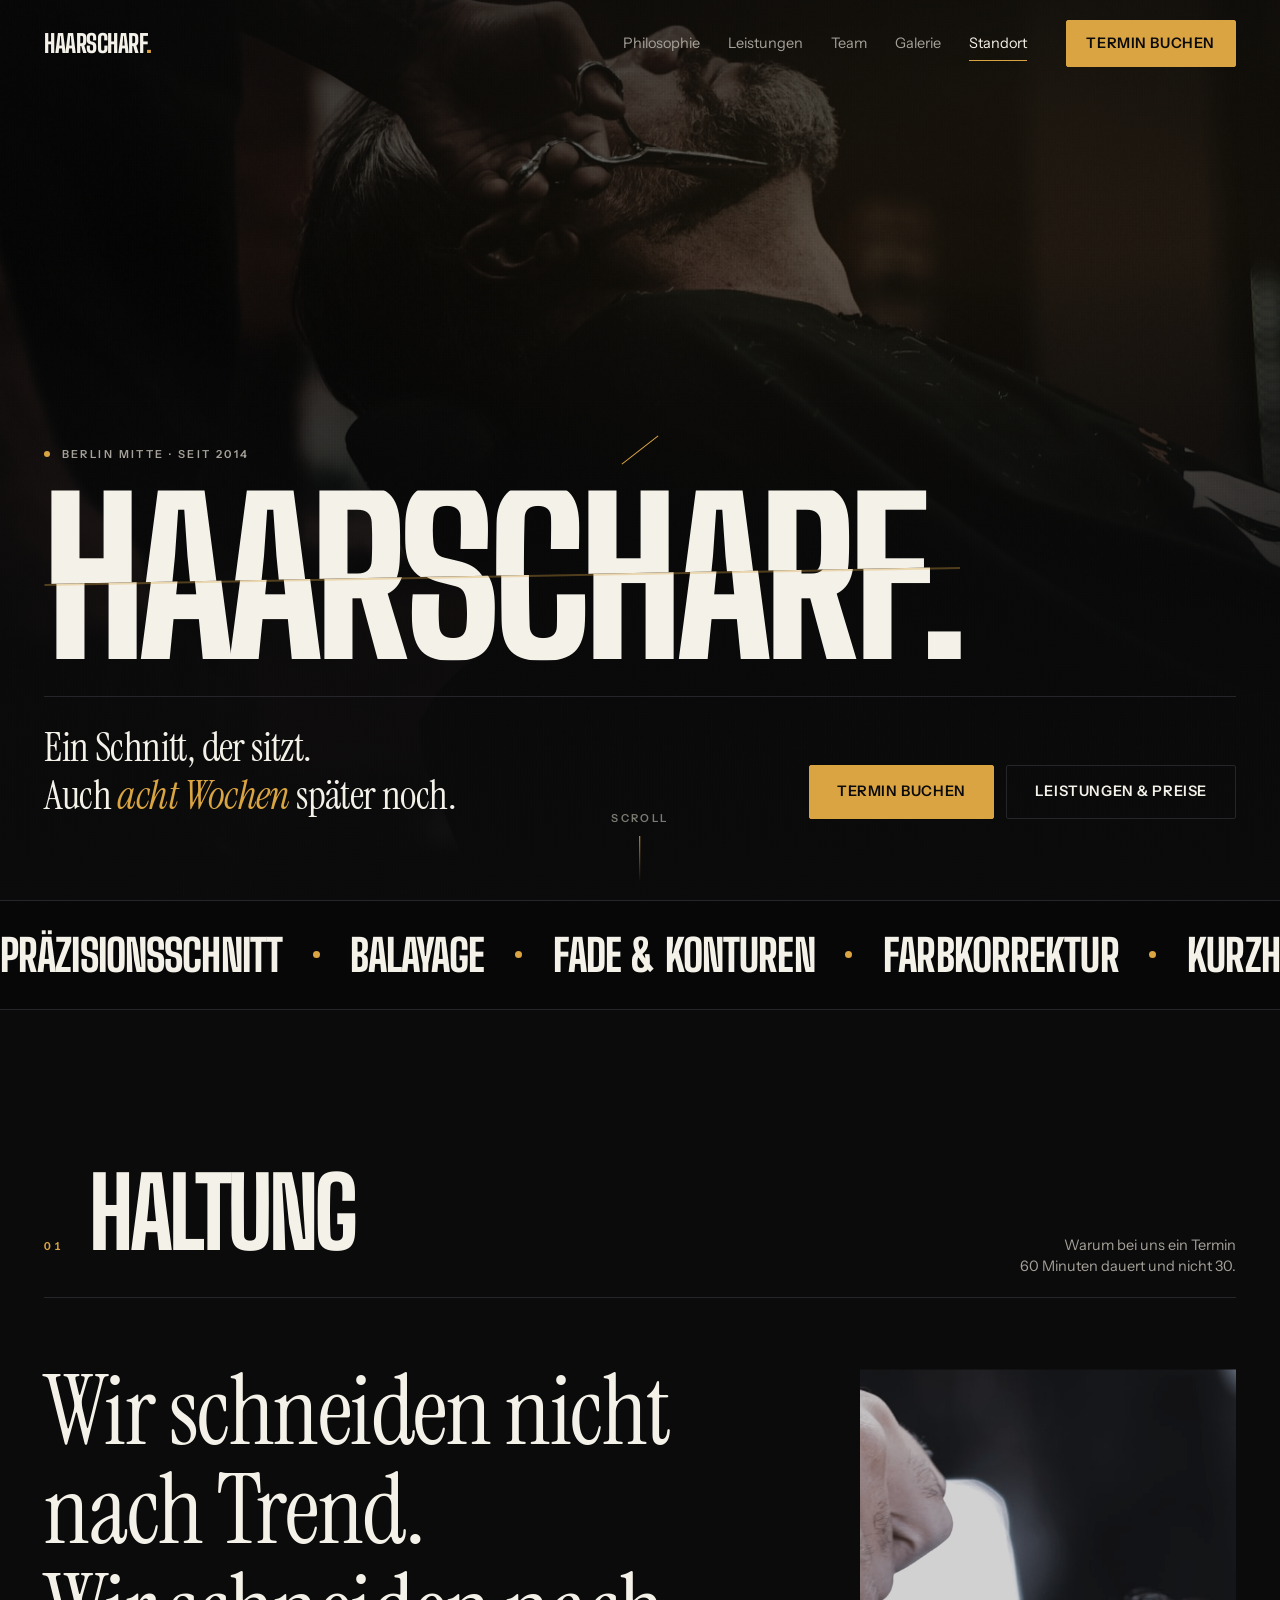
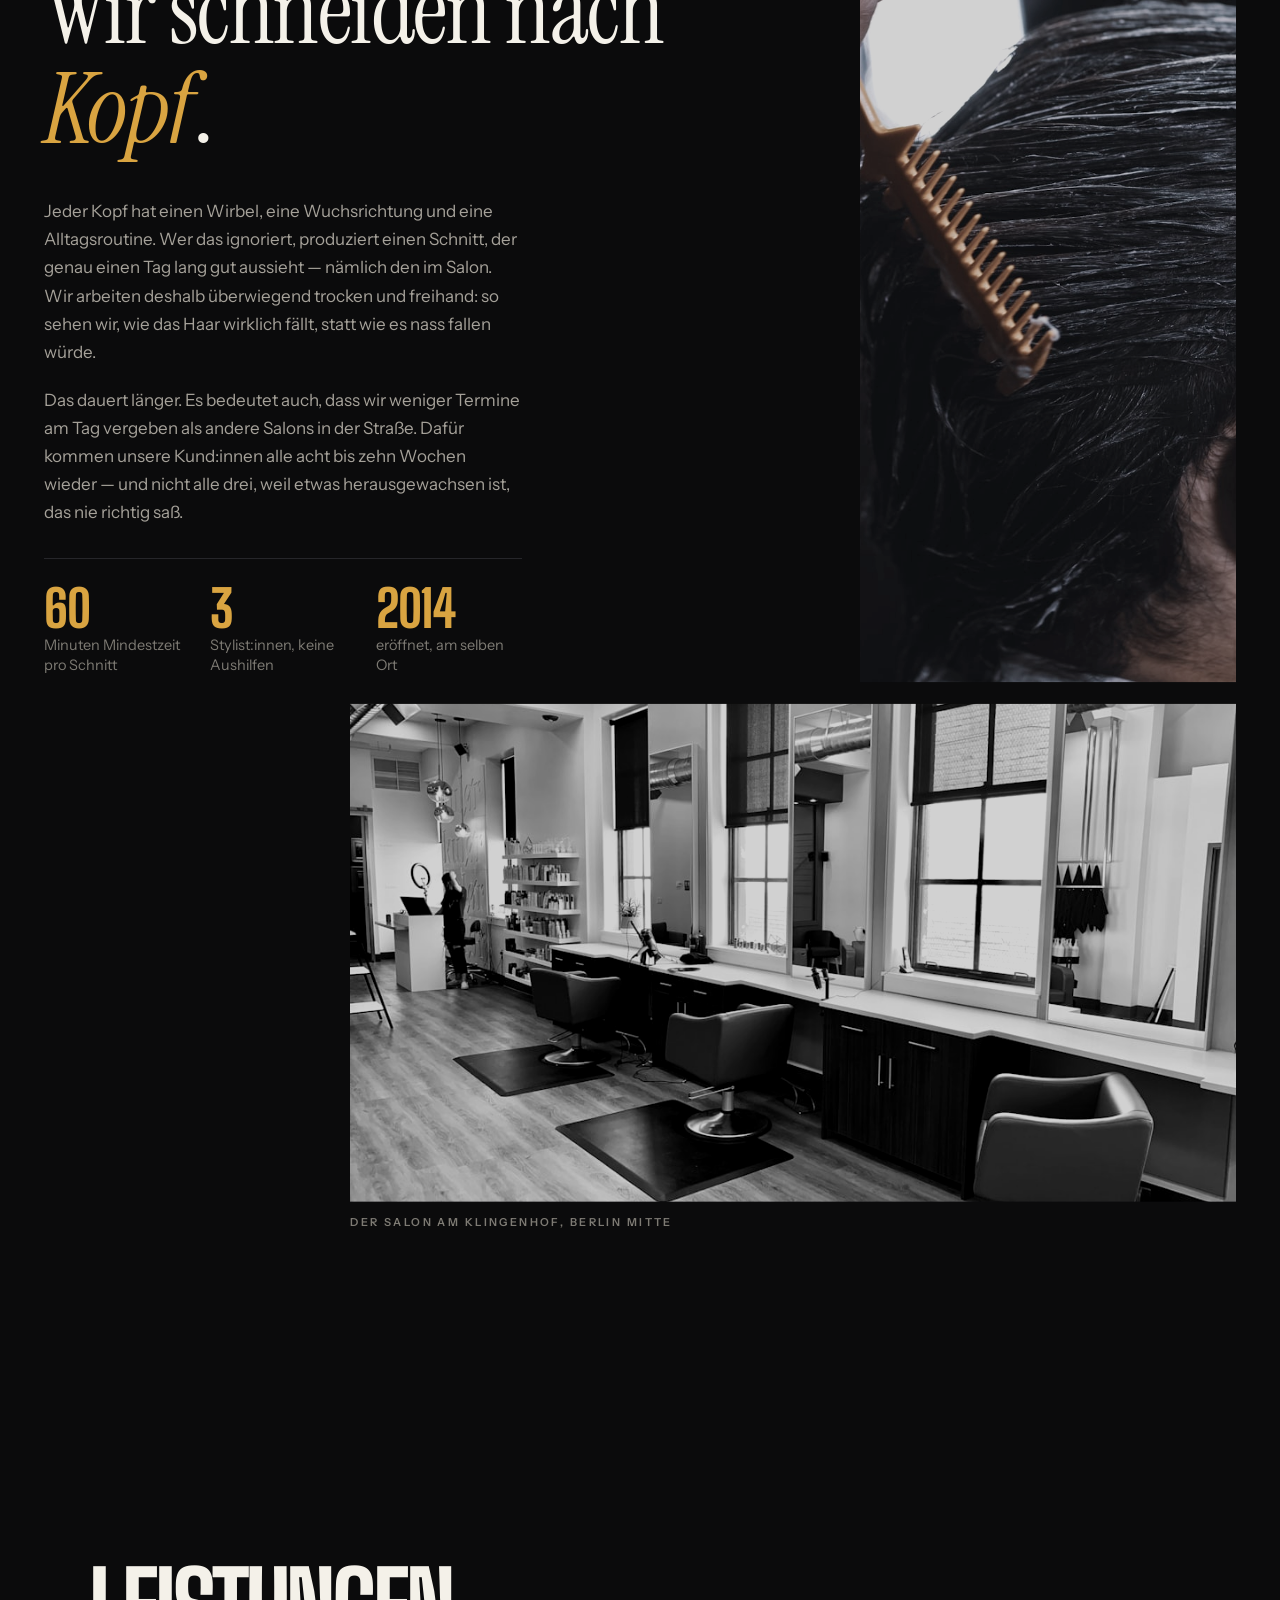
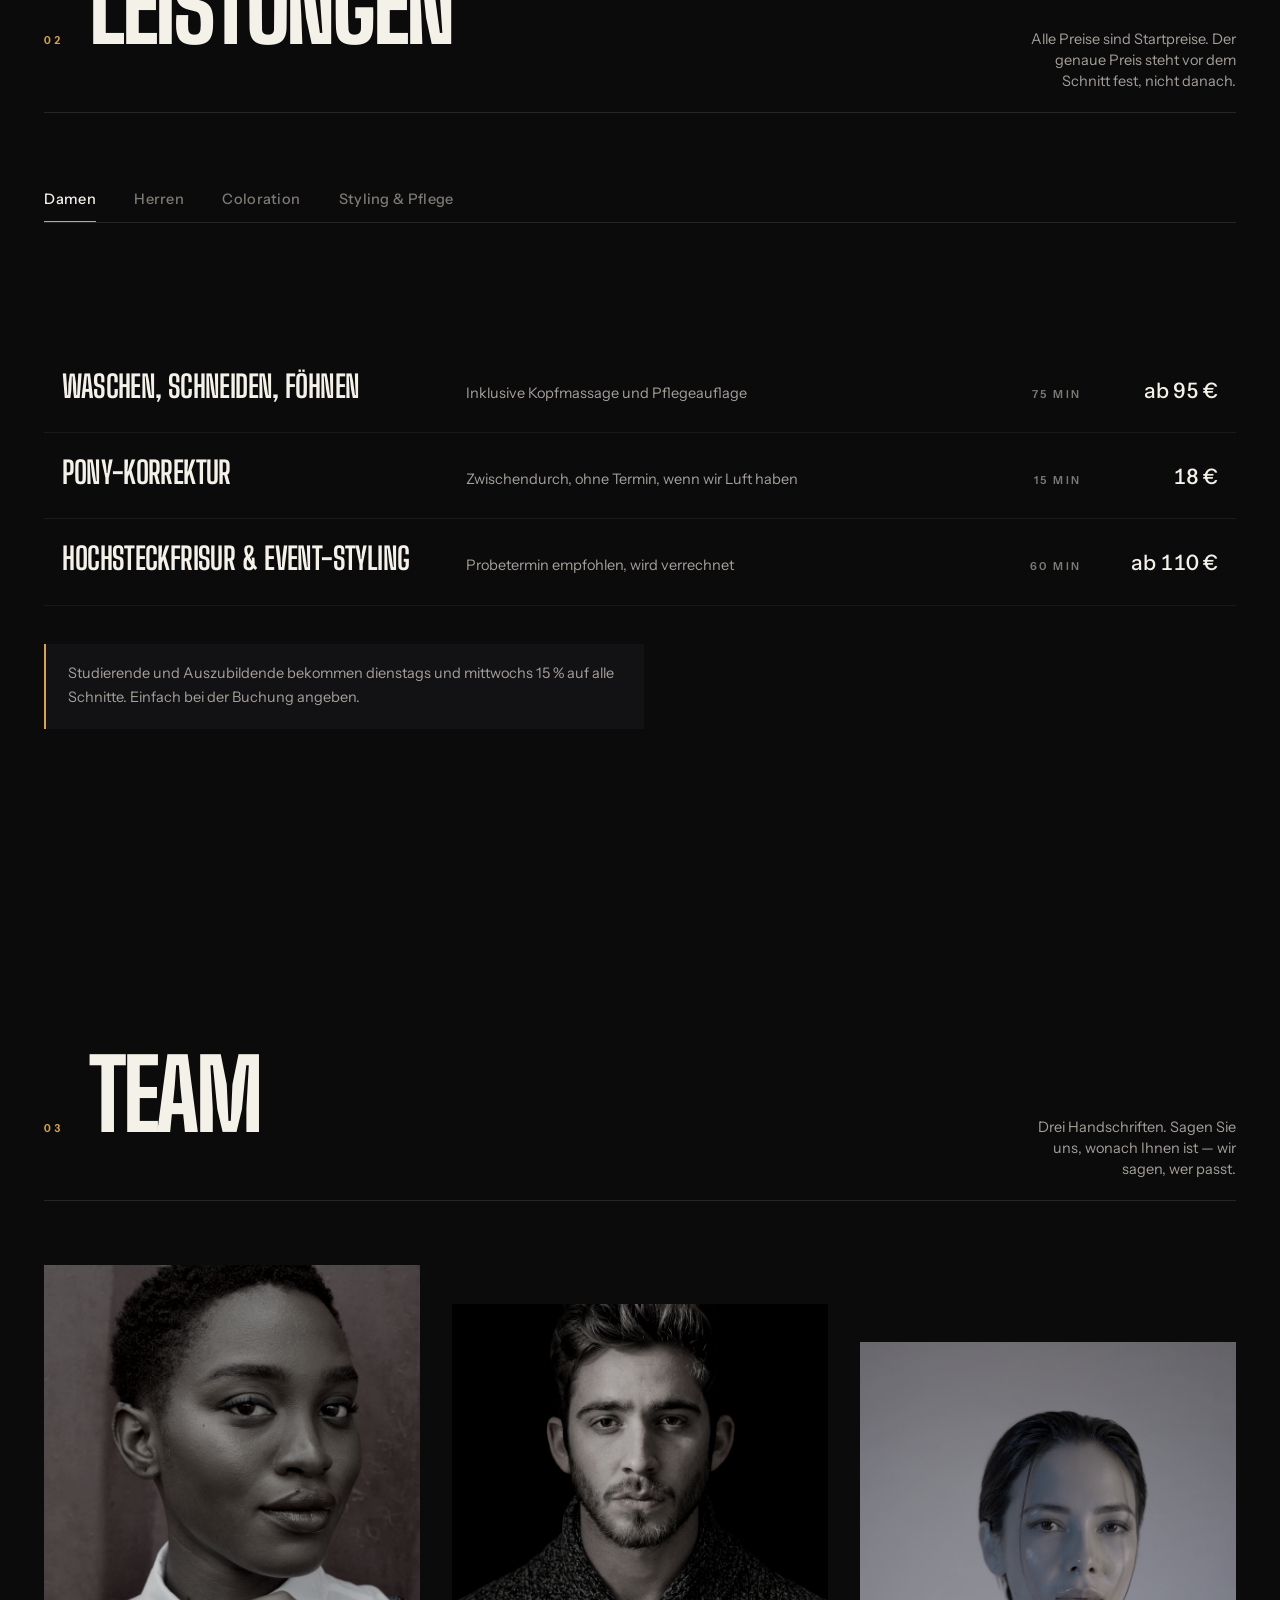
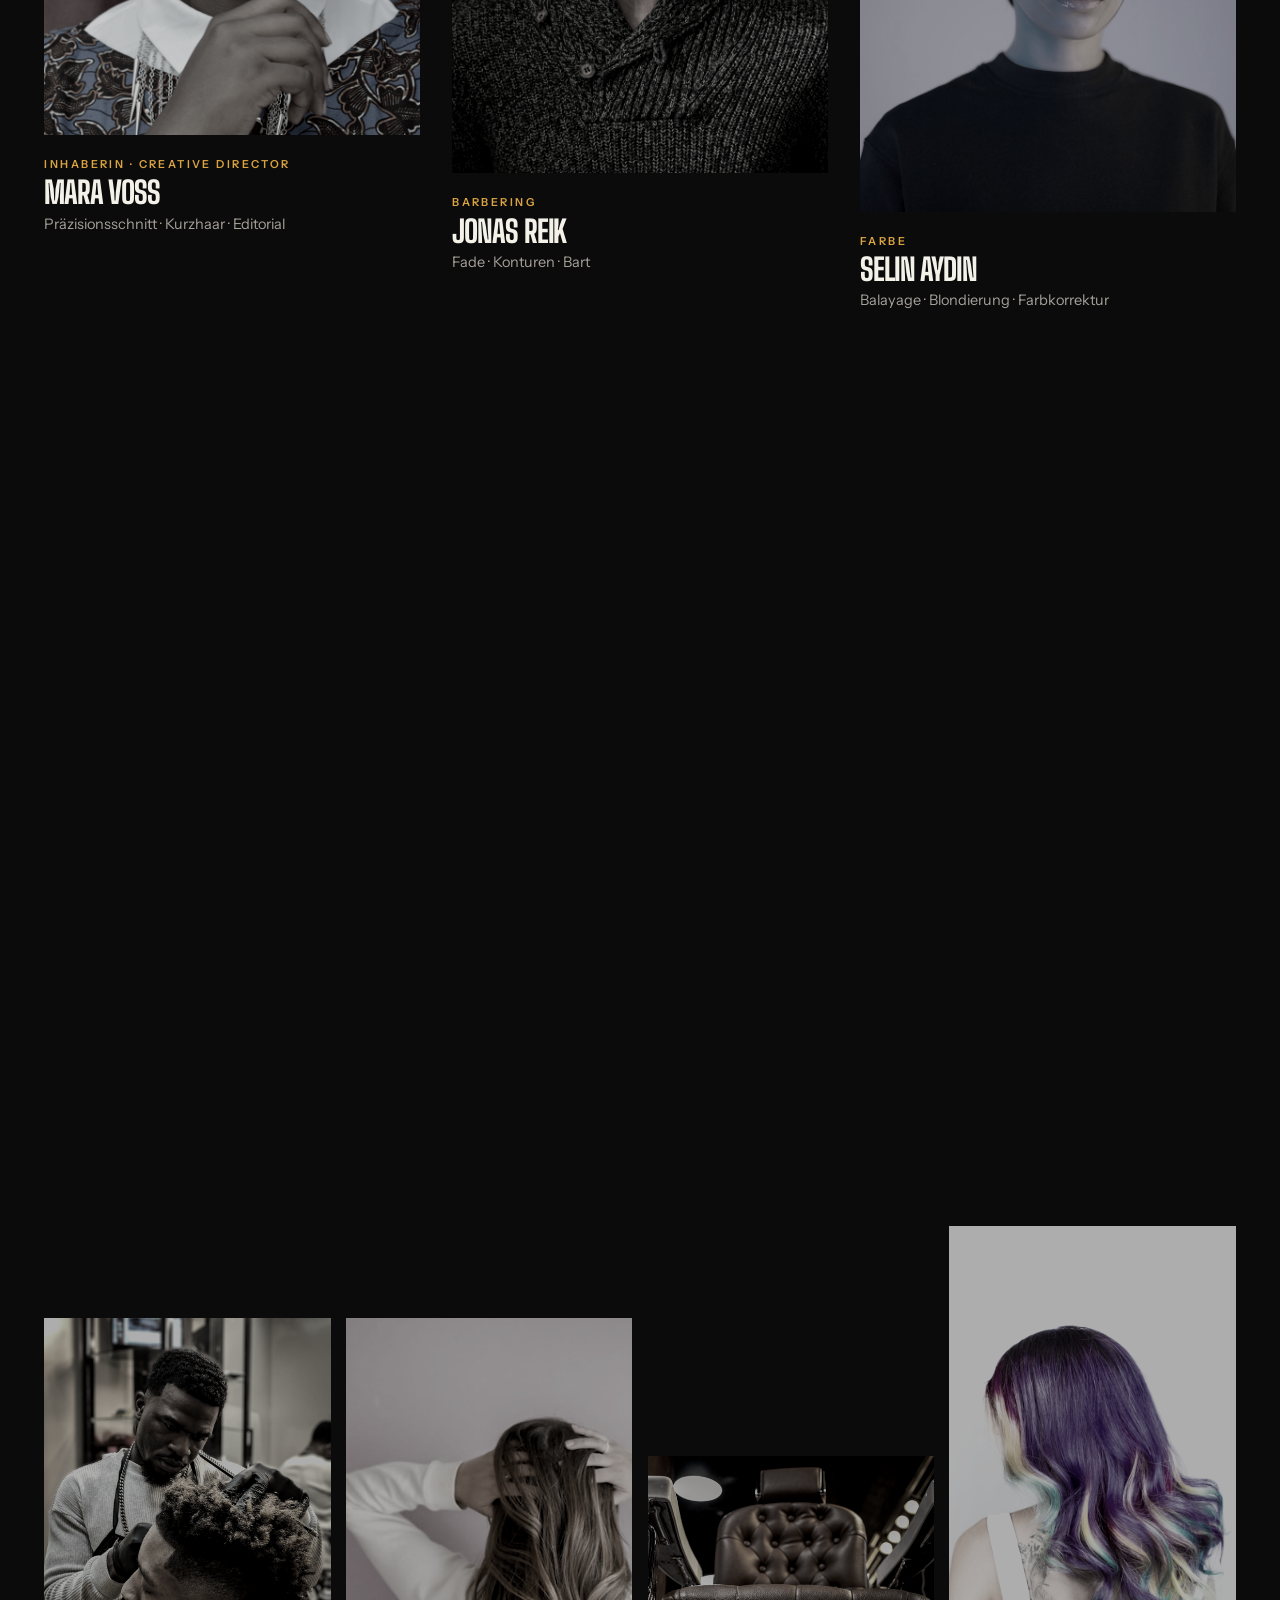
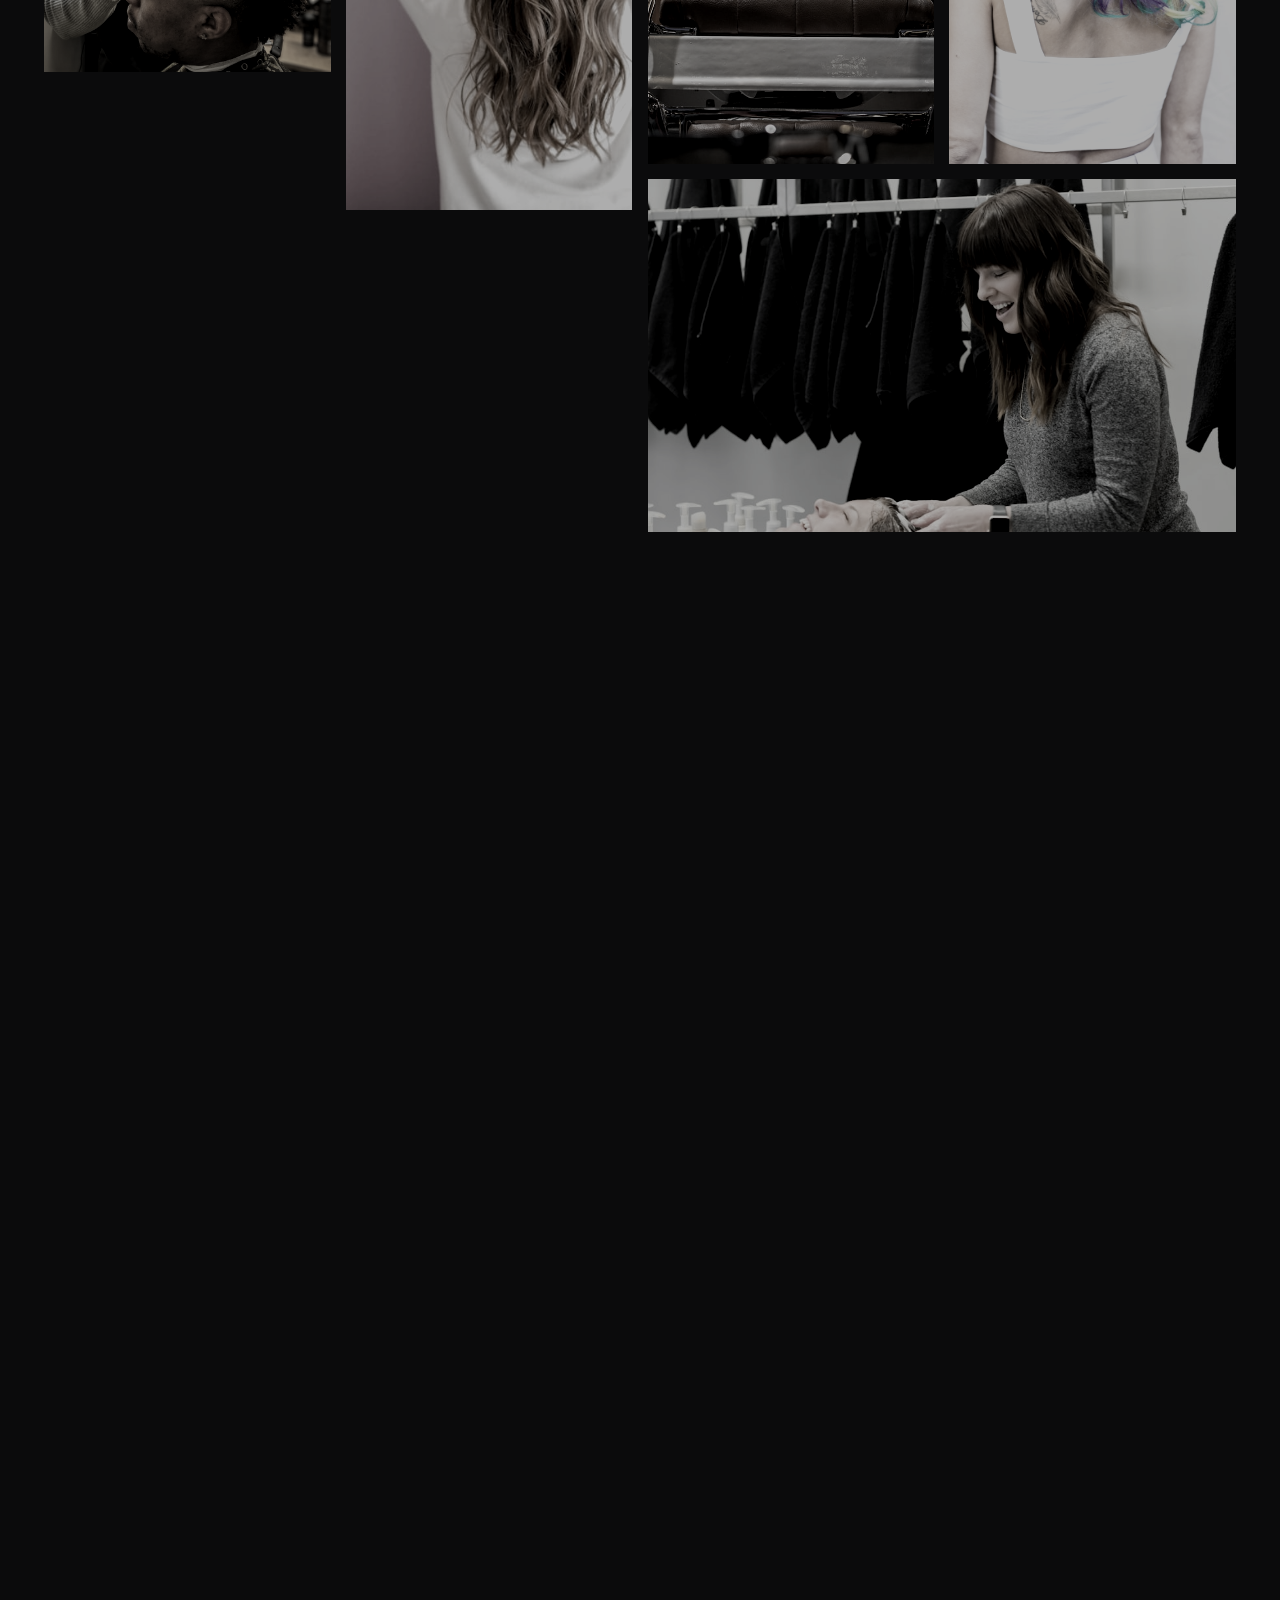
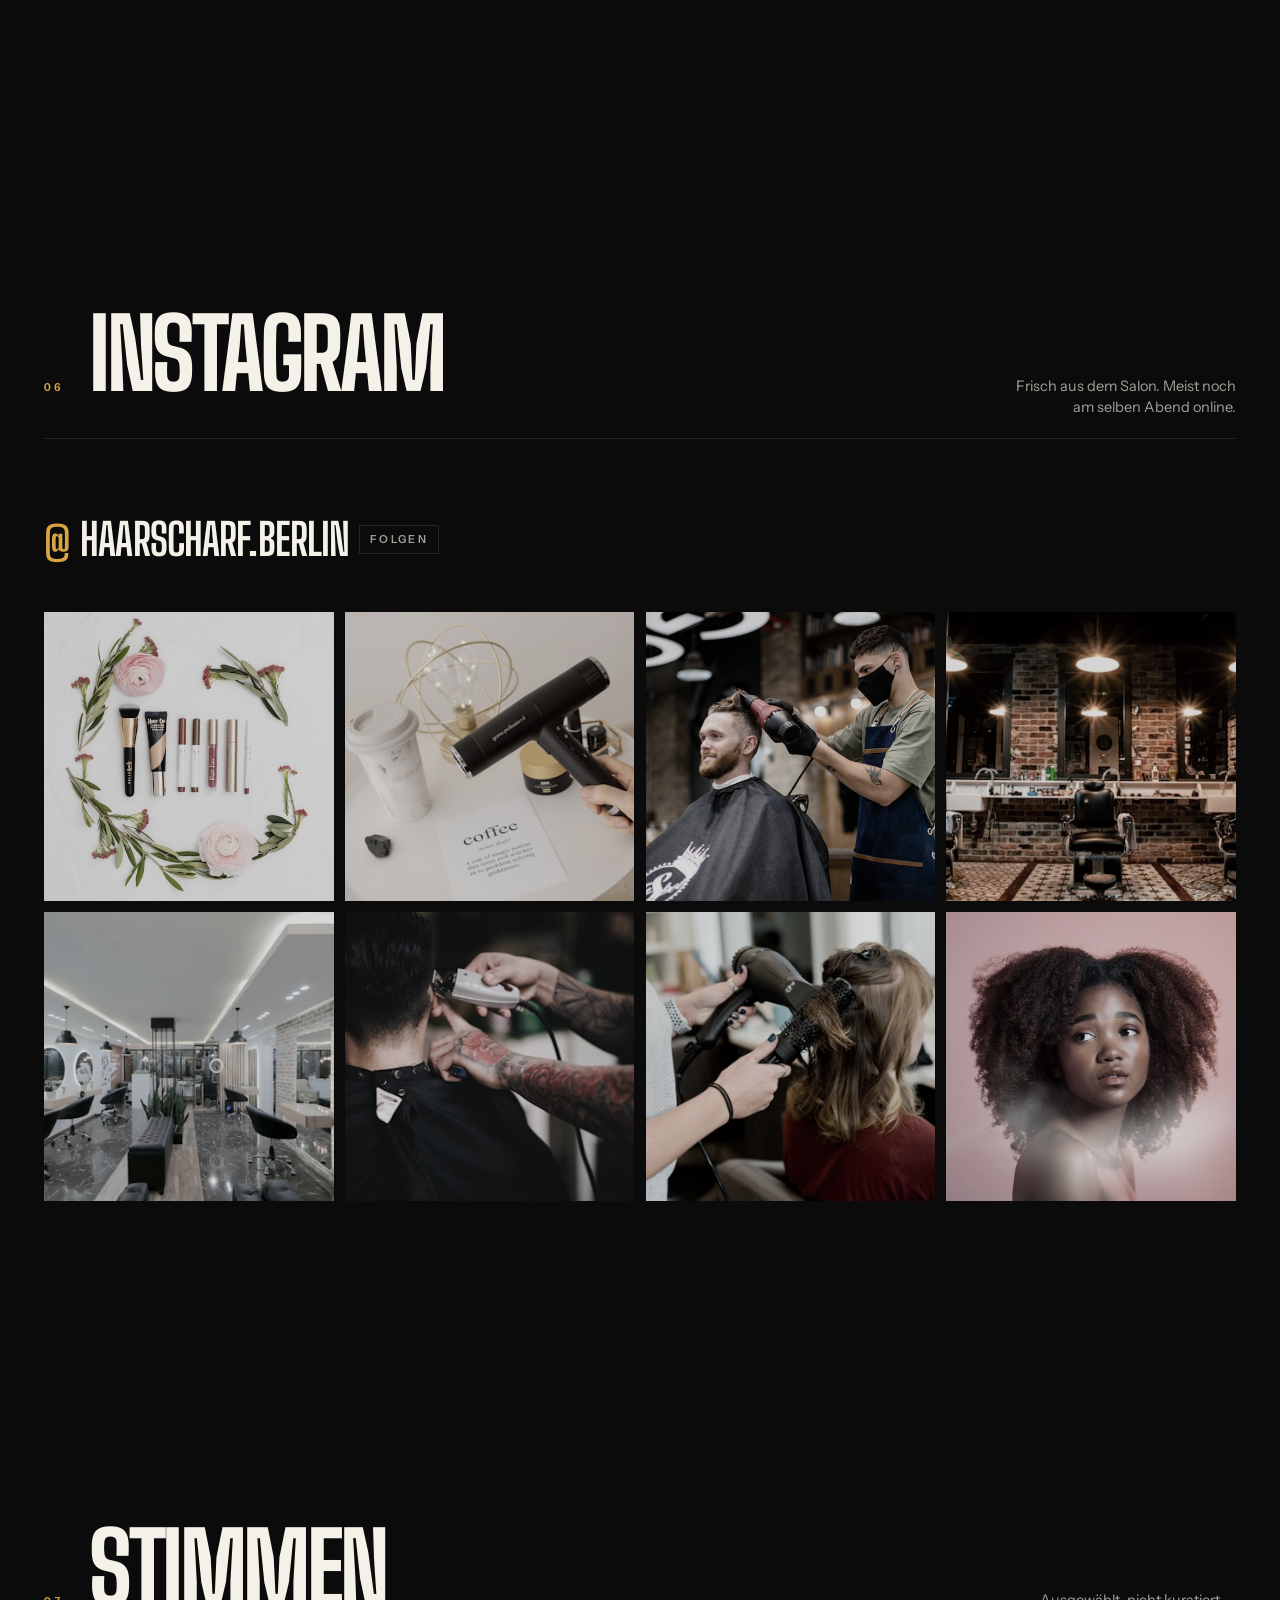
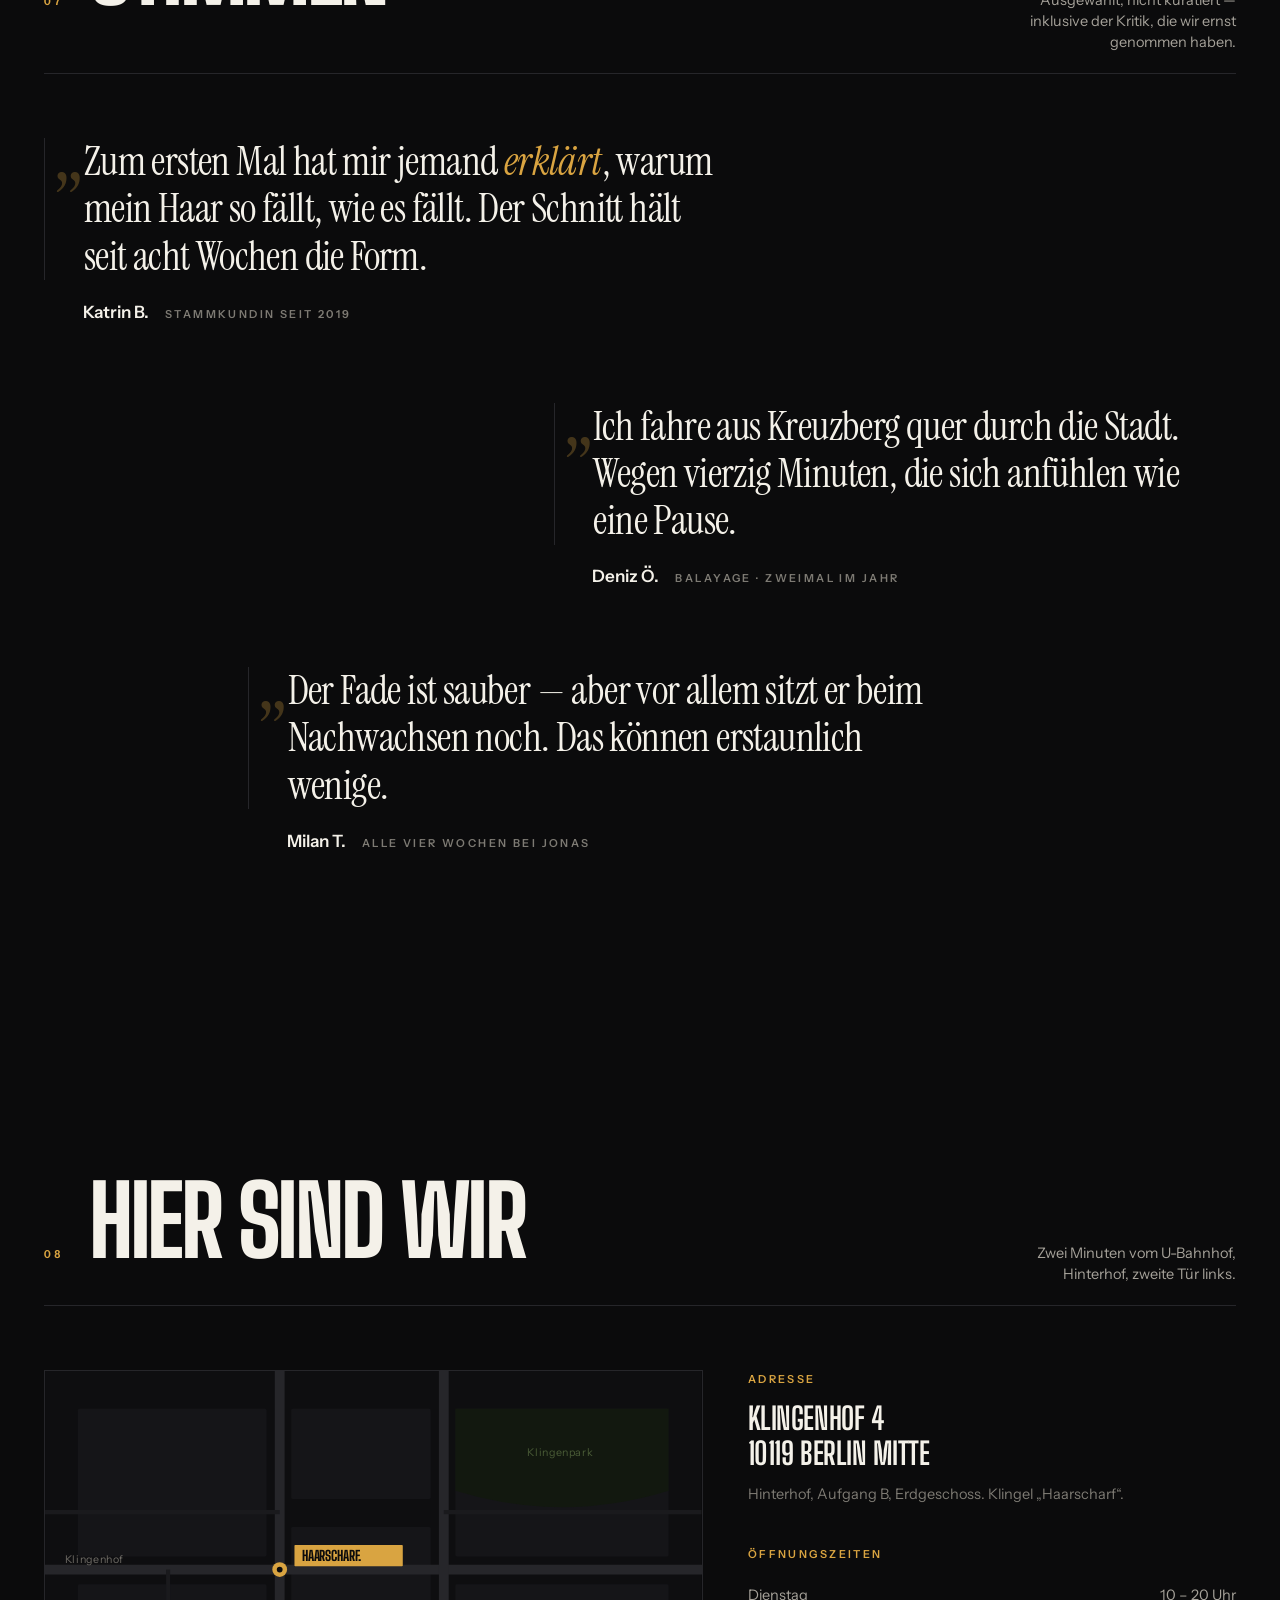
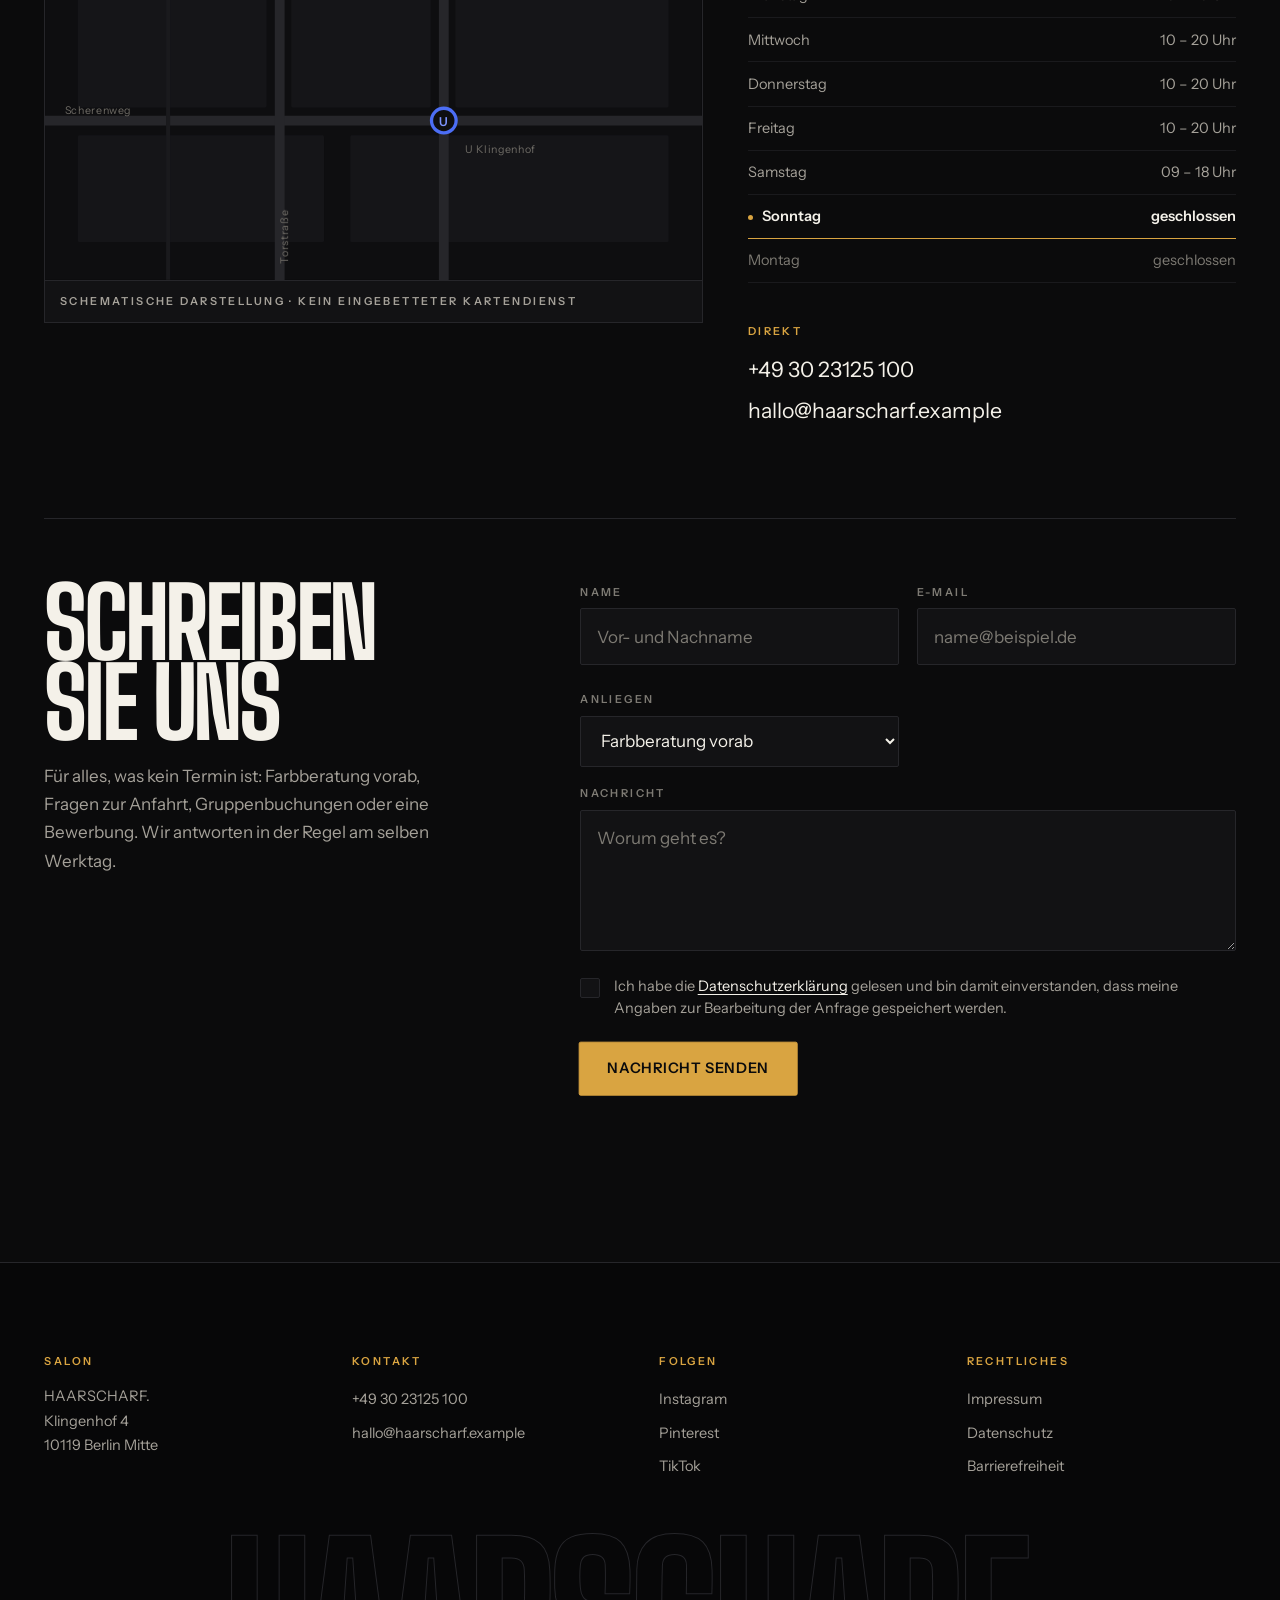
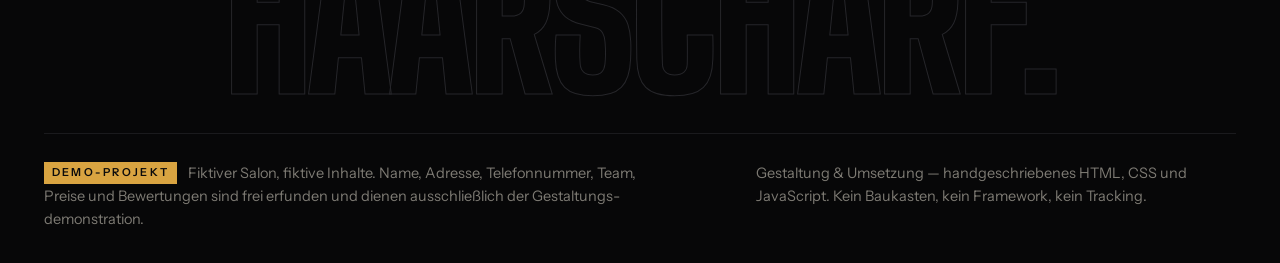
==== commit 62566b3a: "Akzentfarbe auf Messing umgestellt und über einen Token zentralisiert Das Chartreuse wich einem warm" ====
--- a/index.html
+++ b/index.html
@@ -812,11 +812,11 @@
           <g transform="translate(286 242)">
             <circle class="map__pulse" r="20"/>
             <circle class="map__pulse map__pulse--2" r="20"/>
-            <circle r="9" fill="#d6f252"/>
+            <circle r="9" class="map__acid"/>
             <circle r="3.5" fill="#0b0b0c"/>
           </g>
           <g transform="translate(286 242)">
-            <rect x="18" y="-30" width="132" height="26" fill="#d6f252" rx="1"/>
+            <rect x="18" y="-30" width="132" height="26" class="map__acid" rx="1"/>
             <text class="map__pin" x="27" y="-11">HAARSCHARF.</text>
           </g>
         </svg>
--- a/css/tokens.css
+++ b/css/tokens.css
@@ -23,13 +23,20 @@
   --bone-mute:      #a5a199;   /* Sekundärtext            – 8.0:1      */
   --bone-faint:     #7d7a73;   /* Labels, Metadaten       – 4.8:1      */
 
-  /* Der Akzent: ein kaltes, säuriges Chartreuse. Gewählt, weil es
-     "Klinge/Präzision" transportiert statt des üblichen Salon-Golds –
-     und weil es auf Fast-Schwarz ein Kontrastverhältnis von ~15:1
-     liefert, also auch für kleinen Text WCAG-AAA-tauglich ist.        */
-  --acid:           #d6f252;
-  --acid-dim:       #aac33f;
-  --acid-glow:      rgba(214, 242, 82, 0.14);
+  /* Der Akzent: ein warmes Messing. Gewählt, weil es das Metall der
+     Schere aufgreift und mit dem warmen Off-White dieselbe Temperatur
+     teilt – ohne ins billige Gold zu kippen. Kontrast auf Fast-Schwarz:
+     8.75:1, also auch für kleinen Text WCAG-AA-sicher.
+
+     WICHTIG: --acid-rgb ist die einzige Stelle, an der der Farbwert
+     wirklich steht. Alle durchscheinenden Varianten leiten sich davon
+     ab (rgb(var(--acid-rgb) / 0.06)), damit ein Farbwechsel tatsächlich
+     nur eine Zeile kostet und nirgends ein Rest der alten Farbe
+     stehen bleibt.                                                     */
+  --acid-rgb:       217 164 65;
+  --acid:           rgb(var(--acid-rgb));
+  --acid-dim:       #a87f2f;
+  --acid-glow:      rgb(var(--acid-rgb) / 0.14);
   --on-acid:        #0b0b0c;   /* Text AUF der Akzentfläche            */
 
   /* --- Typografie --------------------------------------------------
--- a/css/sections.css
+++ b/css/sections.css
@@ -77,9 +77,9 @@
   animation: pulse 2.6s var(--ease) infinite;
 }
 @keyframes pulse {
-  0%   { box-shadow: 0 0 0 0 rgba(214,242,82,0.55); }
-  70%  { box-shadow: 0 0 0 9px rgba(214,242,82,0); }
-  100% { box-shadow: 0 0 0 0 rgba(214,242,82,0); }
+  0%   { box-shadow: 0 0 0 0 rgb(var(--acid-rgb) / 0.55); }
+  70%  { box-shadow: 0 0 0 9px rgb(var(--acid-rgb) / 0); }
+  100% { box-shadow: 0 0 0 0 rgb(var(--acid-rgb) / 0); }
 }
 @media (prefers-reduced-motion: reduce) { .dot { animation: none; } }
 
@@ -628,7 +628,7 @@
               color var(--t-base) var(--ease),
               border-color var(--t-base) var(--ease);
 }
-.step.is-active { color: var(--bone); background: rgba(214,242,82,0.04); }
+.step.is-active { color: var(--bone); background: rgb(var(--acid-rgb) / 0.04); }
 .step.is-active .step__no { border-color: var(--acid); color: var(--acid); }
 .step.is-done { color: var(--bone-mute); }
 .step.is-done .step__no { background: var(--acid); border-color: var(--acid); color: var(--on-acid); }
@@ -684,7 +684,7 @@
 .choice:hover { border-color: #3a3a41; transform: translateY(-2px); }
 .choice[aria-checked="true"] {
   border-color: var(--acid);
-  background: rgba(214,242,82,0.06);
+  background: rgb(var(--acid-rgb) / 0.06);
 }
 /* Markierungshaken oben rechts – zusätzlich zur Farbe, damit die
    Auswahl nicht allein am Farbton hängt. */
@@ -759,7 +759,7 @@
 .day__dow  { font-size: var(--fs-mono); letter-spacing: 0.1em; text-transform: uppercase; color: var(--bone-faint); }
 .day__num  { font-size: var(--fs-lead); font-weight: 500; font-variant-numeric: tabular-nums; }
 .day:hover:not(:disabled) { border-color: #3a3a41; }
-.day[aria-checked="true"] { border-color: var(--acid); background: rgba(214,242,82,0.07); }
+.day[aria-checked="true"] { border-color: var(--acid); background: rgb(var(--acid-rgb) / 0.07); }
 .day[aria-checked="true"] .day__num { color: var(--acid); }
 .day:disabled { opacity: 0.28; cursor: not-allowed; }
 .day:disabled .day__num { text-decoration: line-through; }
@@ -805,7 +805,7 @@
   margin-top: 1.5rem;
   padding: 1.5rem;
   border: 1px solid var(--acid);
-  background: rgba(214,242,82,0.05);
+  background: rgb(var(--acid-rgb) / 0.05);
 }
 .booking__check {
   display: grid;
@@ -972,6 +972,9 @@
 .map__green  { font-family: var(--font-ui); font-size: 13px; fill: #4a5c37; letter-spacing: 0.06em; text-anchor: middle; }
 .map__u      { font-family: var(--font-ui); font-size: 15px; font-weight: 700; fill: #7d94ff; }
 .map__pin    { font-family: var(--font-display); font-size: 17px; font-weight: 800; fill: #0b0b0c; letter-spacing: -0.01em; }
+/* Pin und Beschriftungsfahne holen sich die Akzentfarbe aus dem Token,
+   statt sie im SVG-Markup festzuschreiben. */
+.map__acid   { fill: var(--acid); }
 
 .map__pulse {
   fill: none;
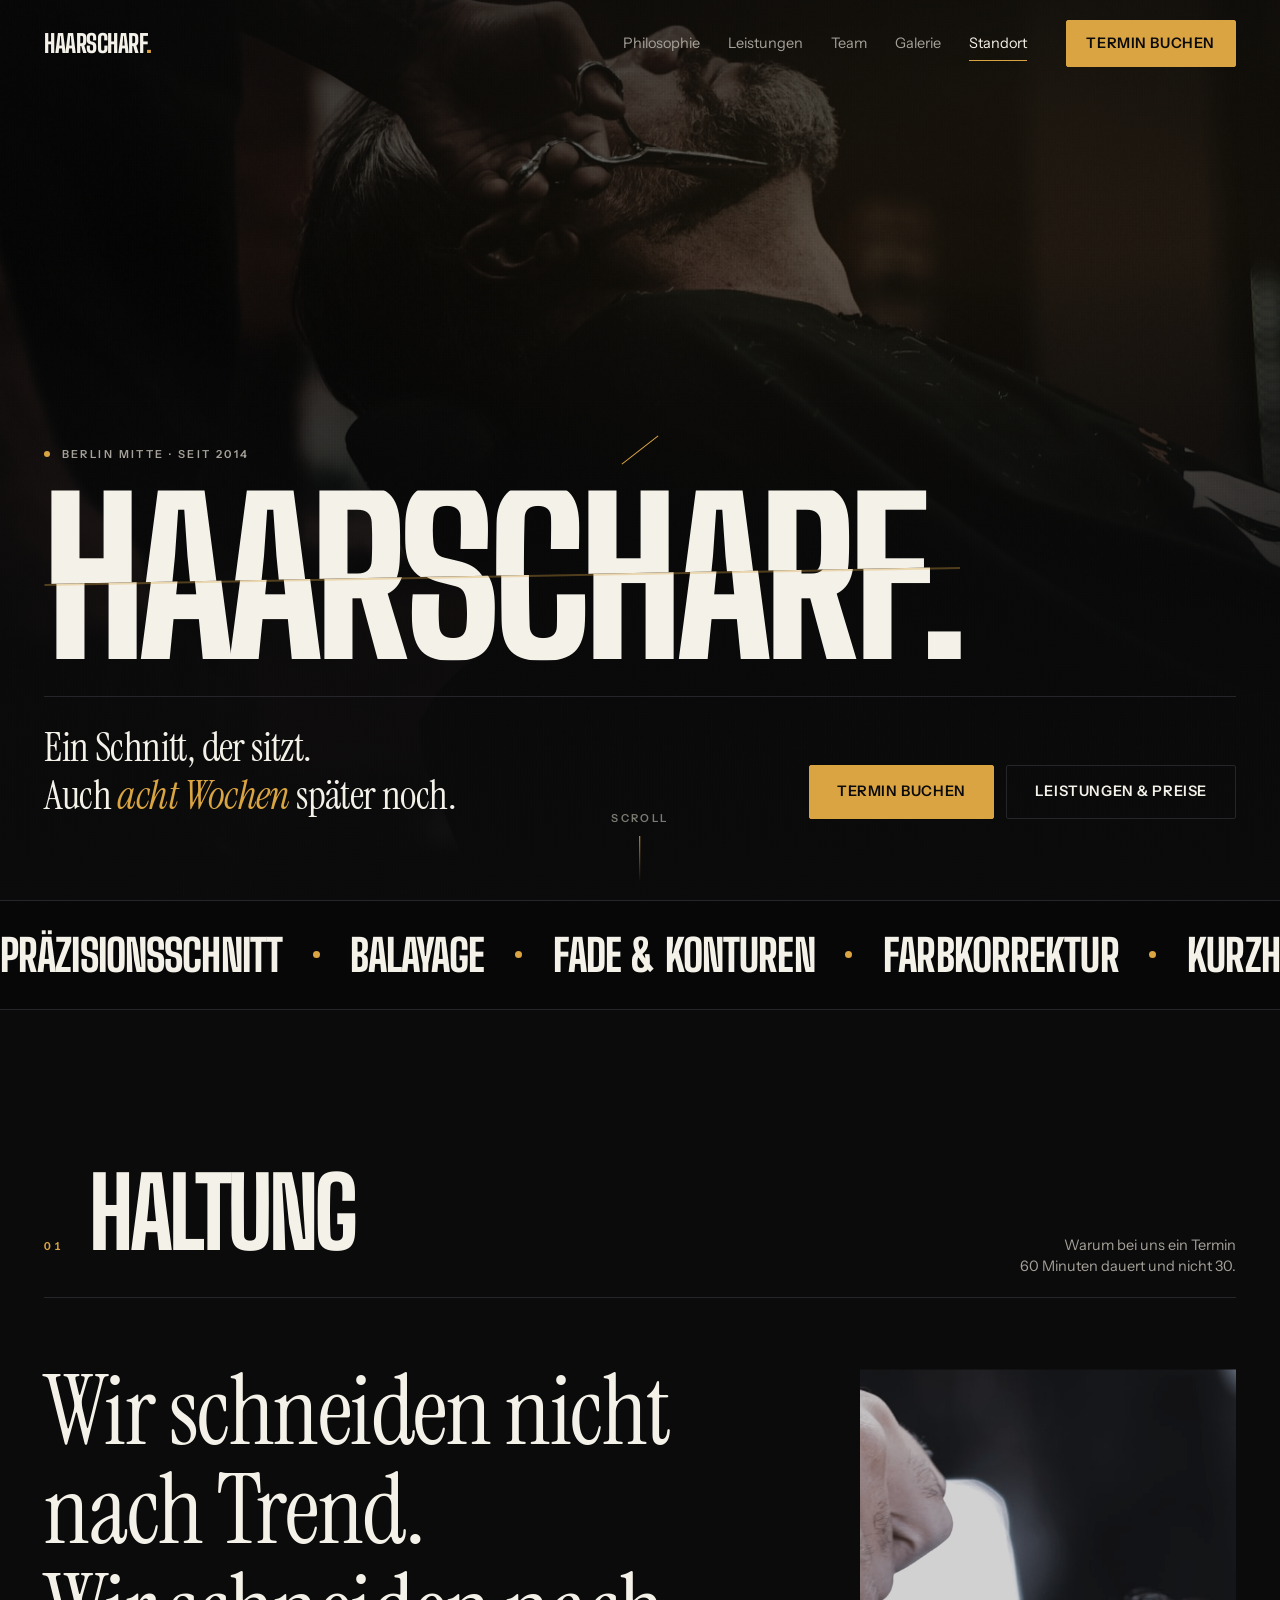
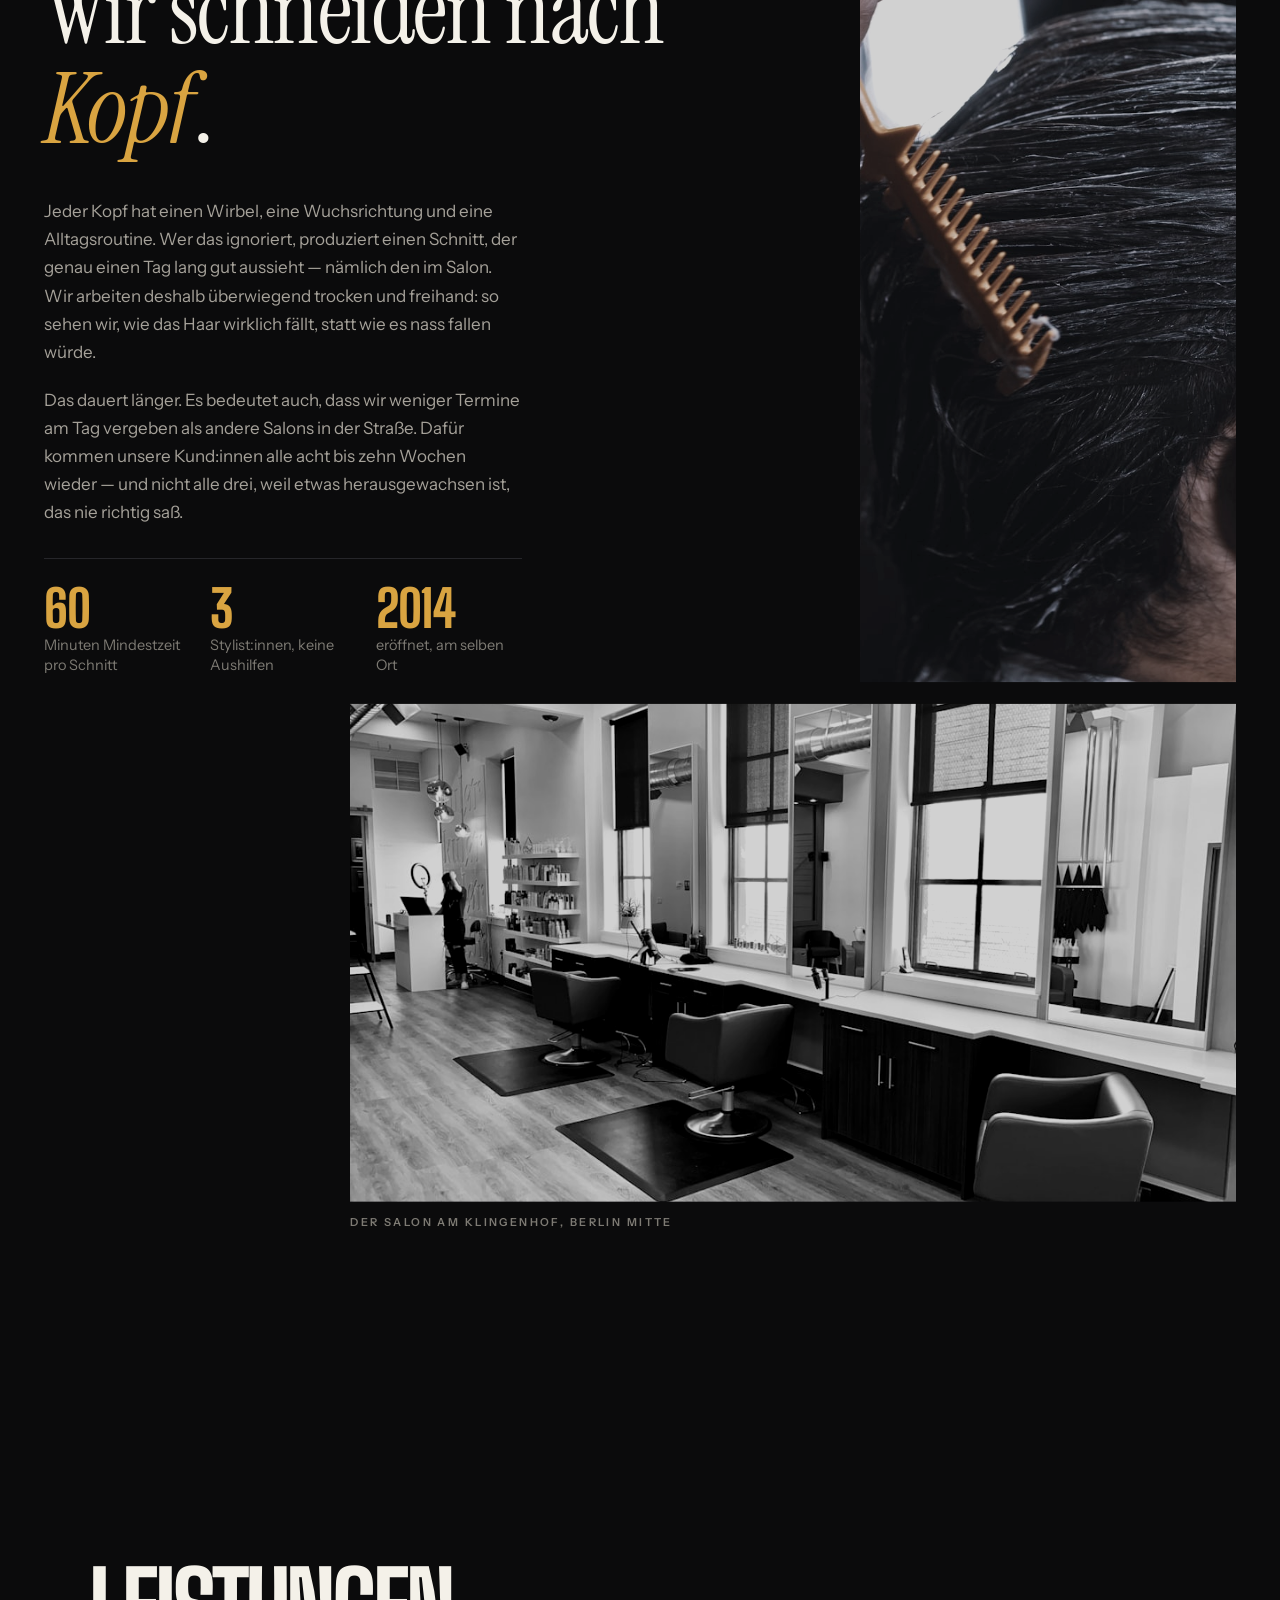
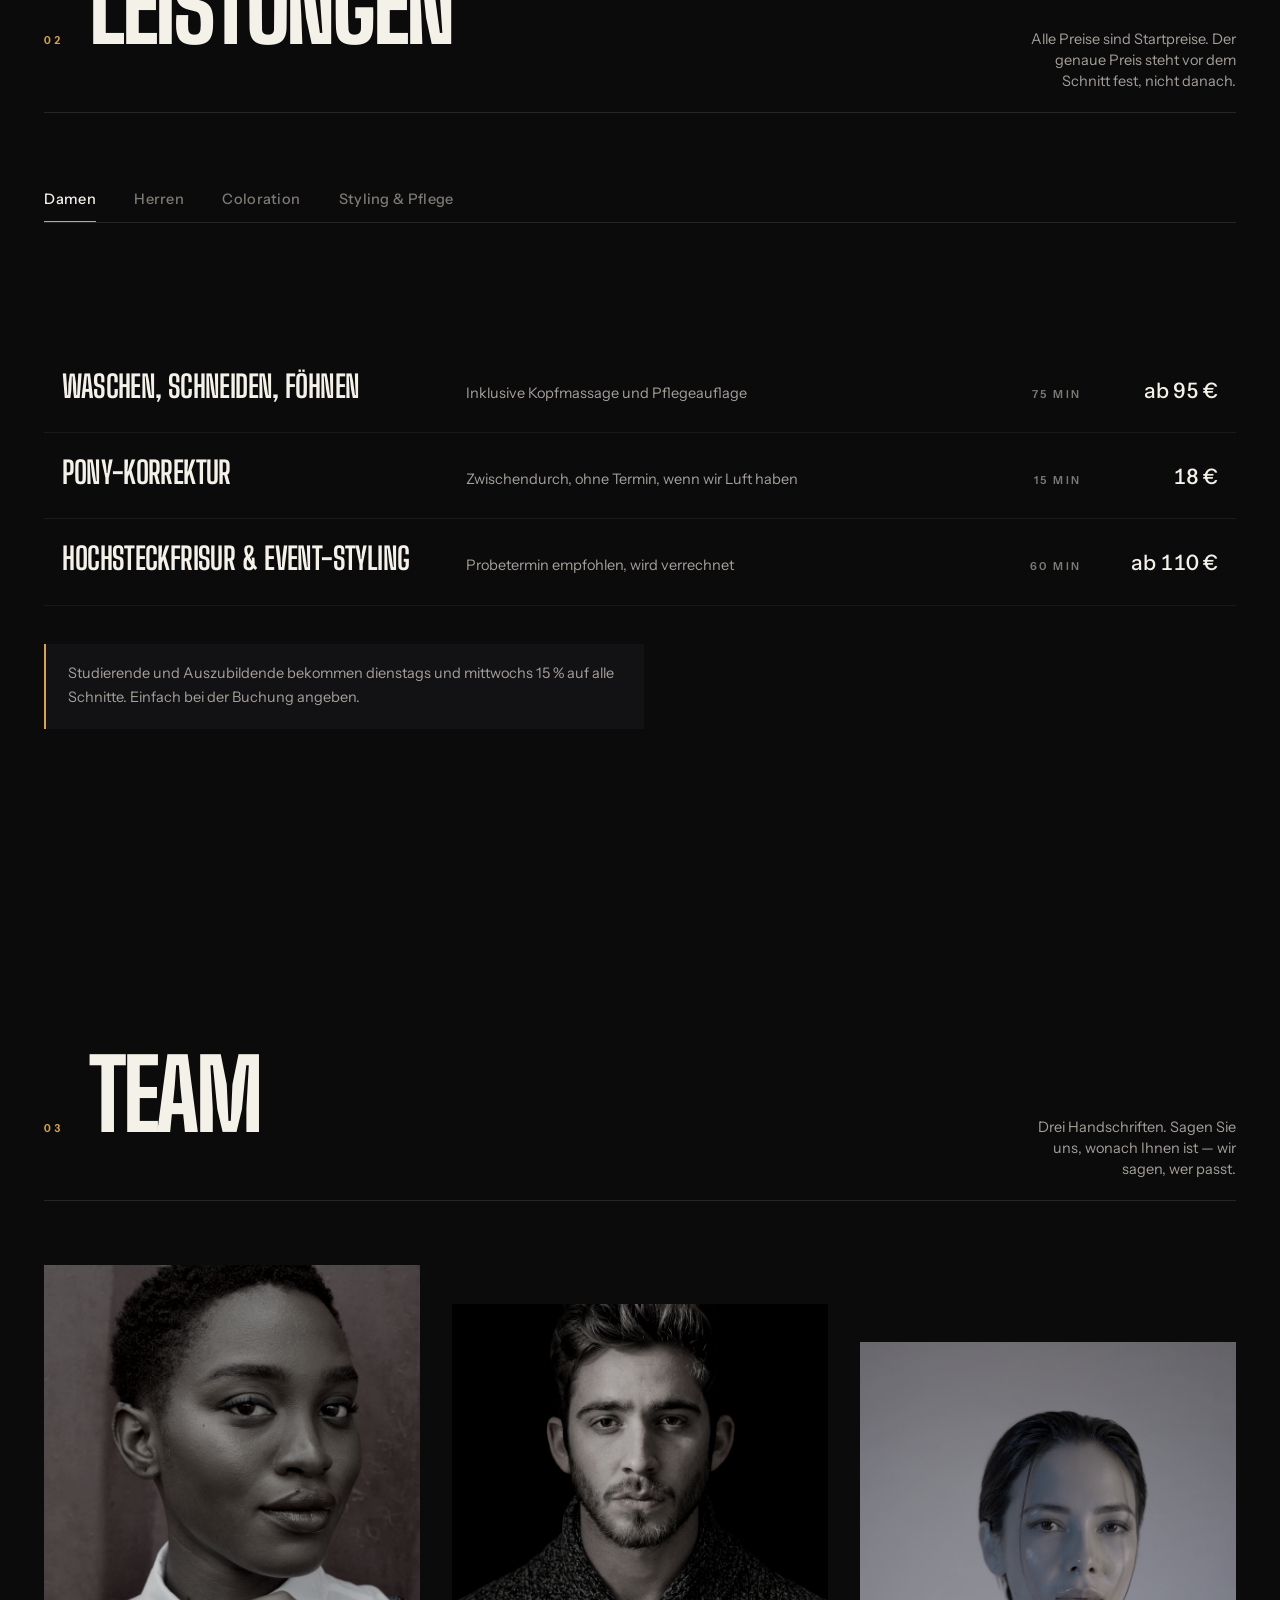
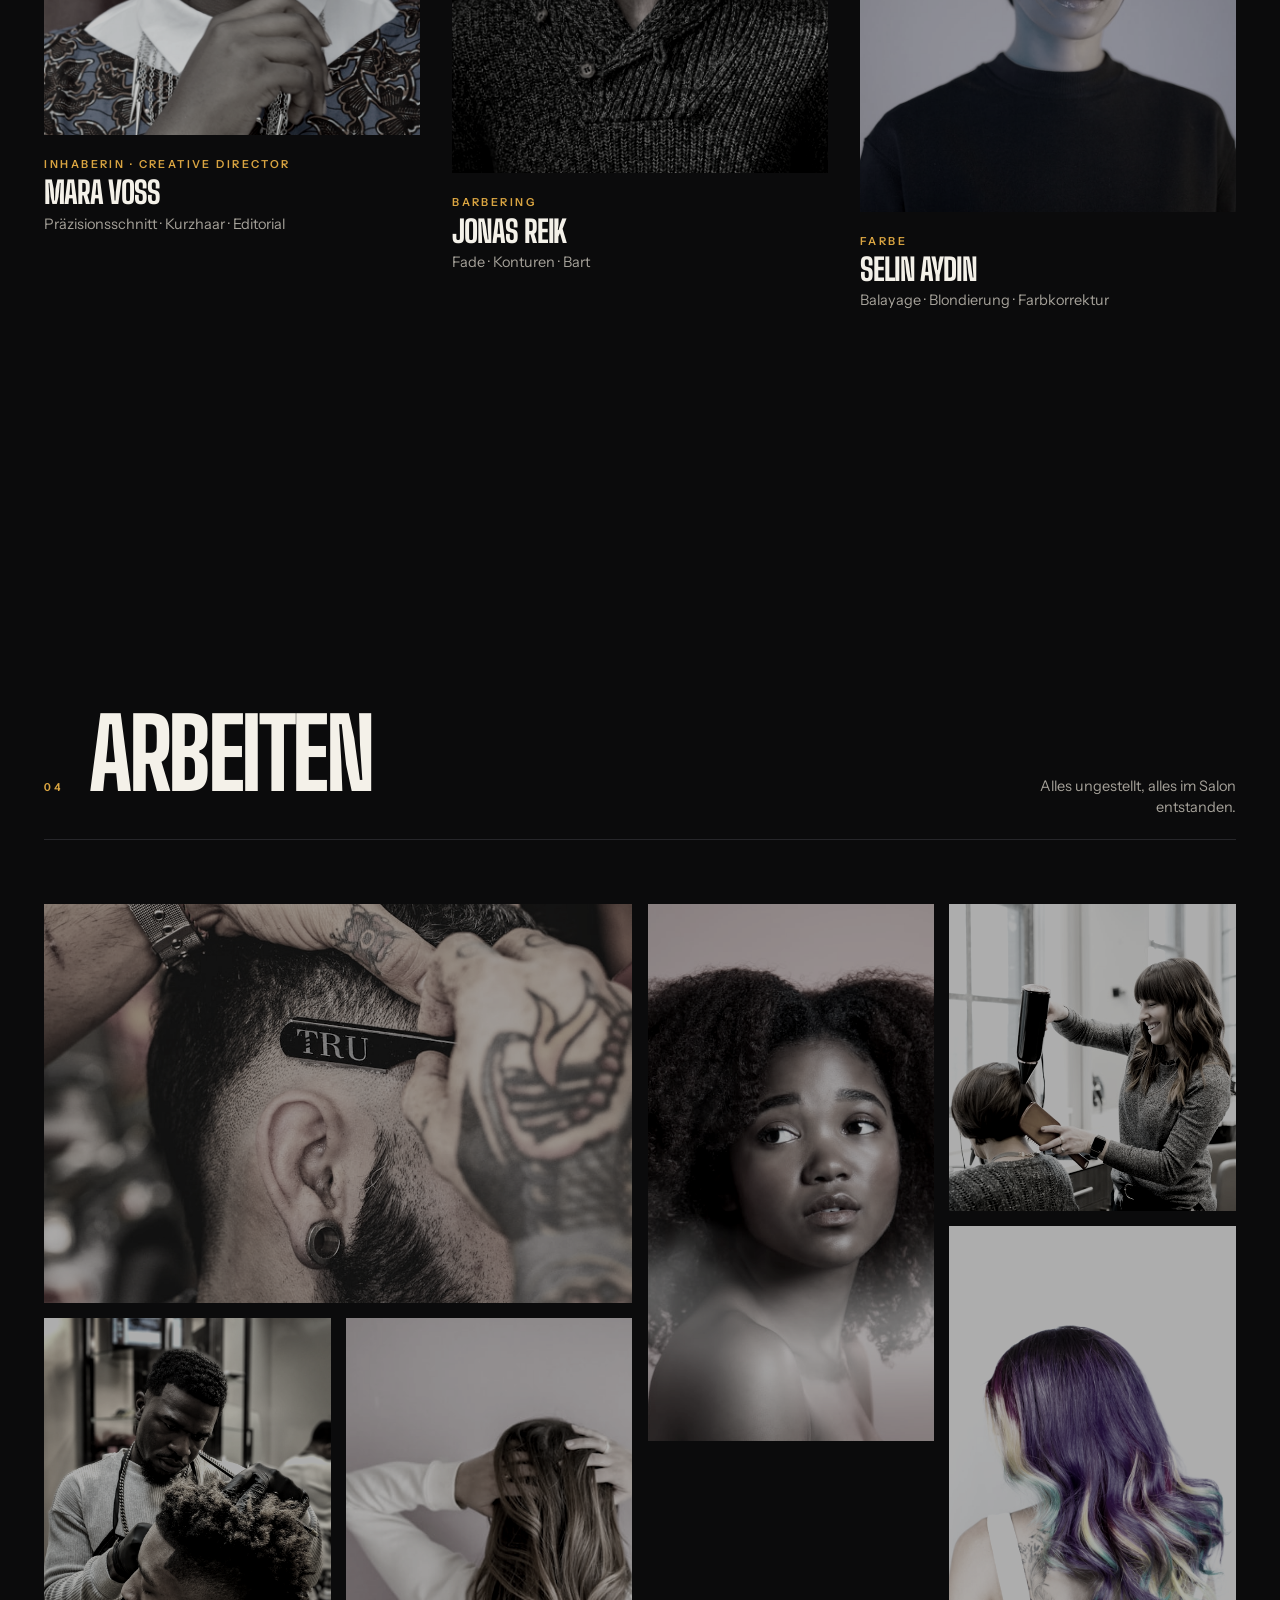
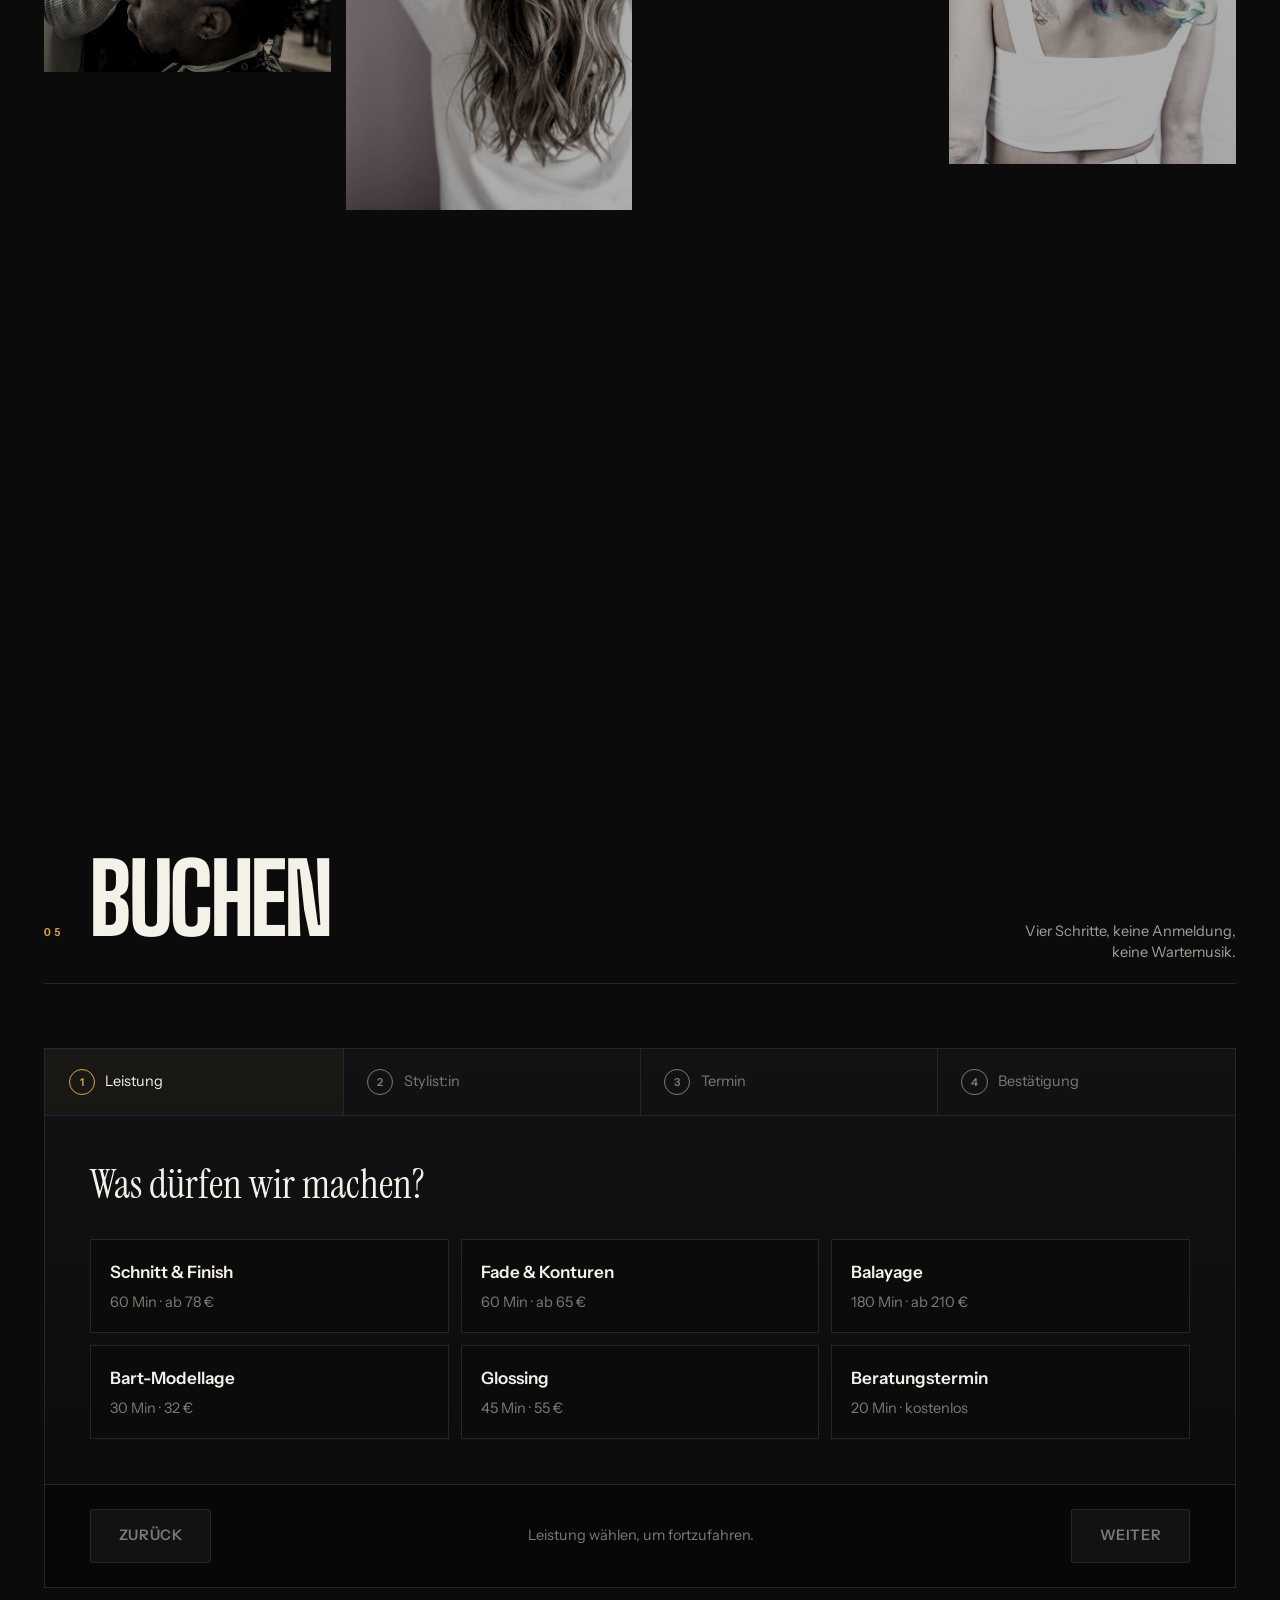
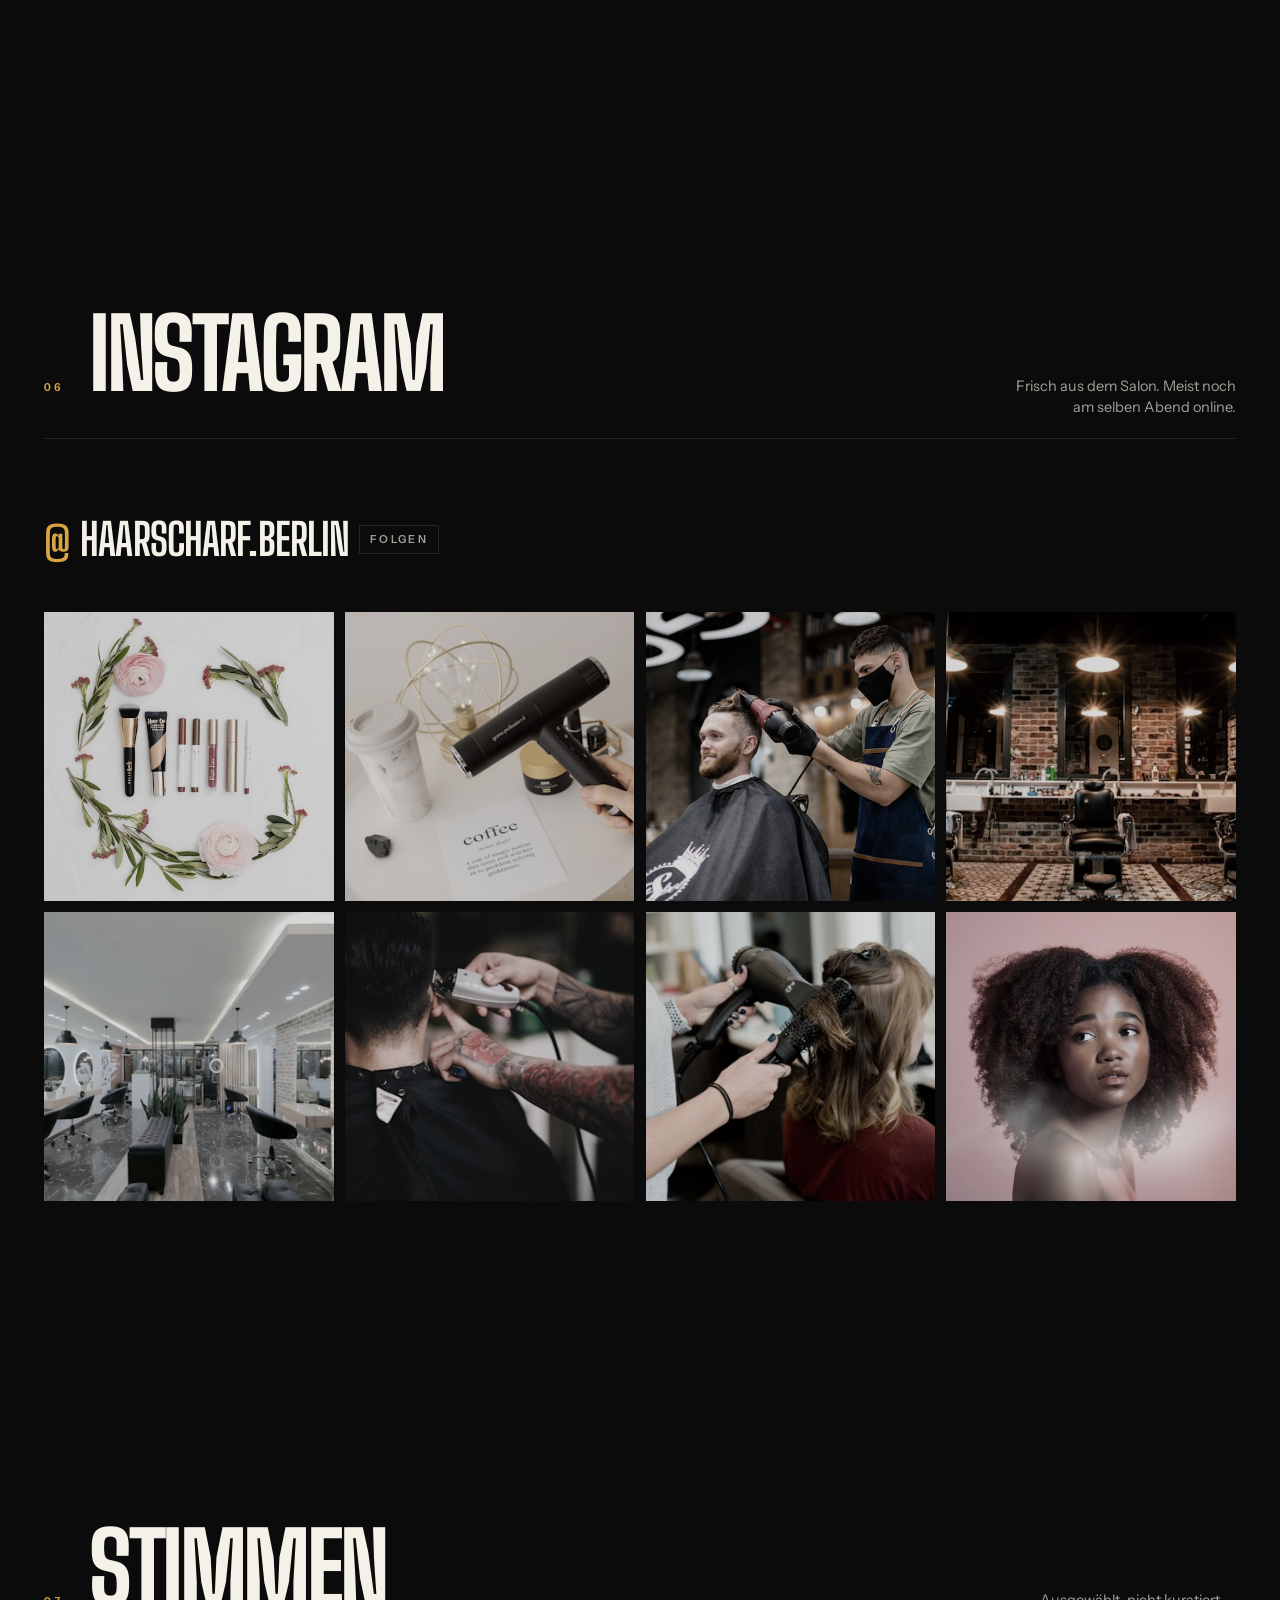
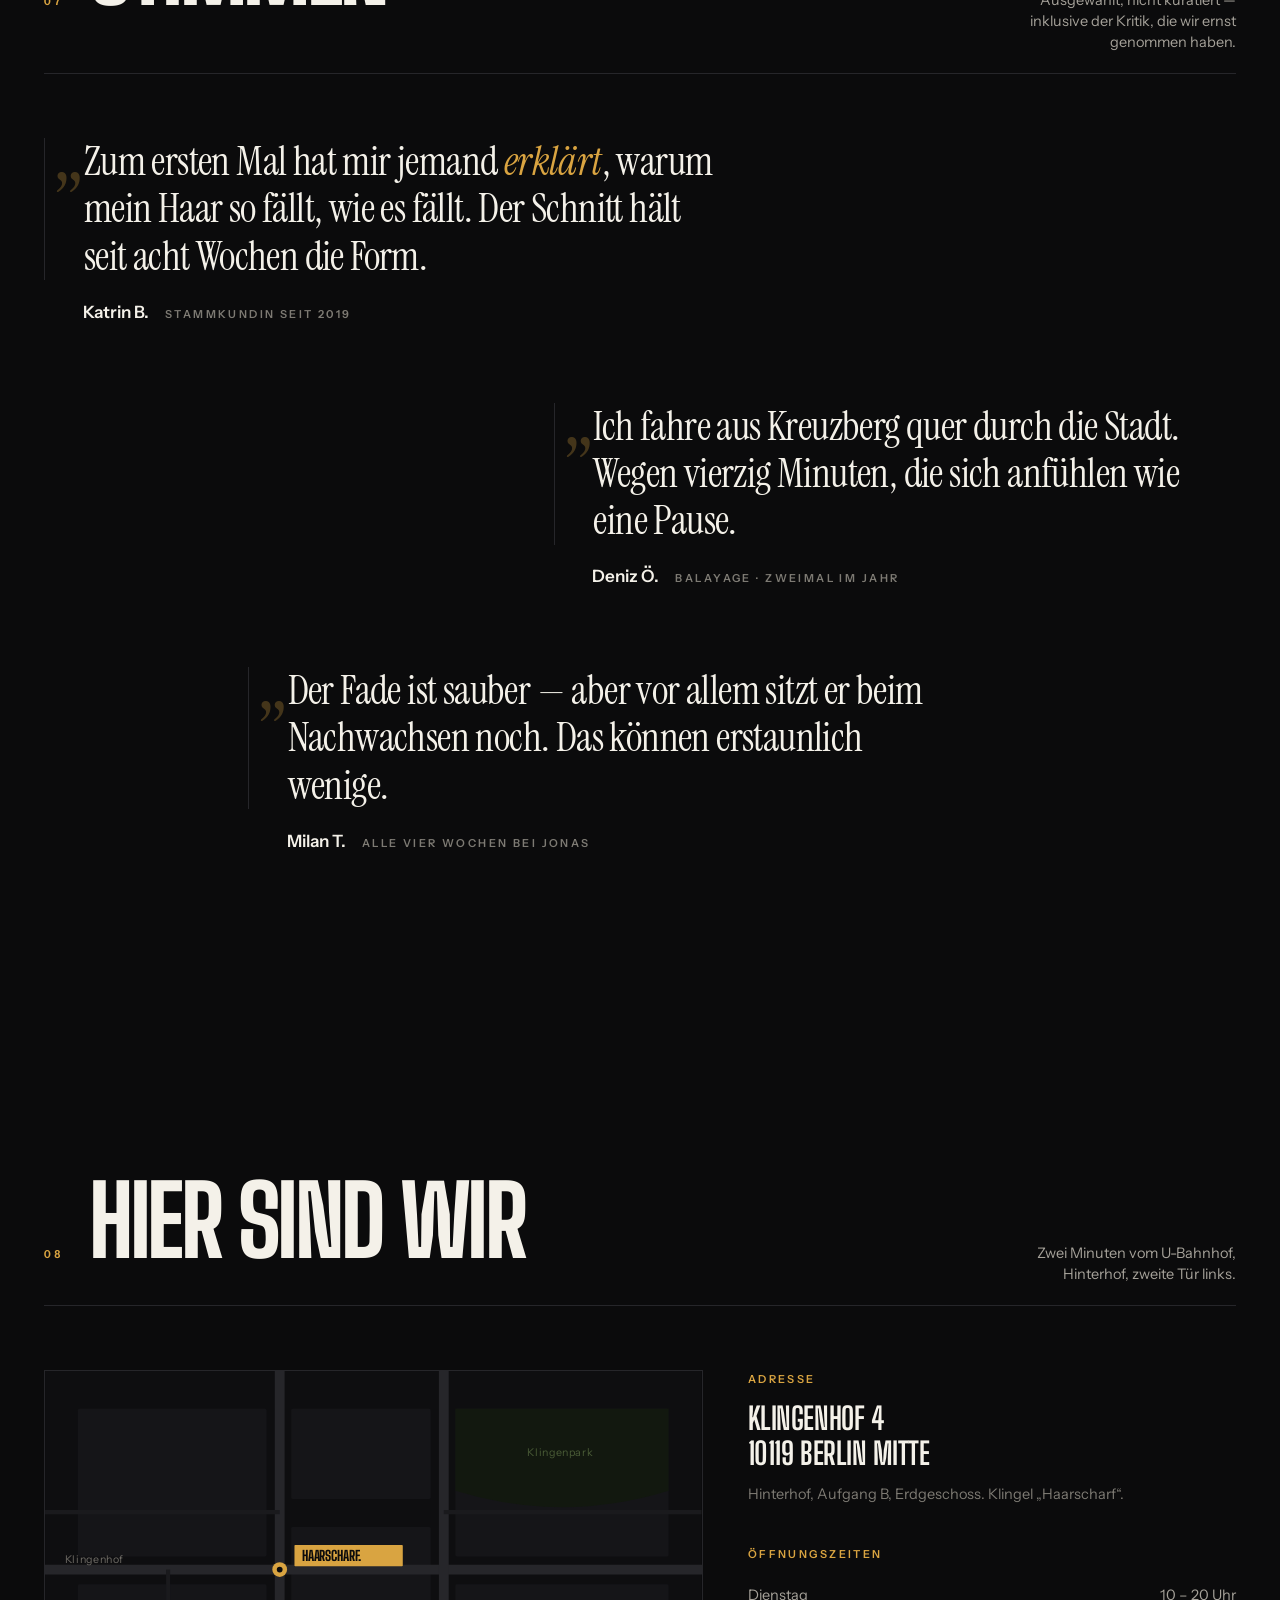
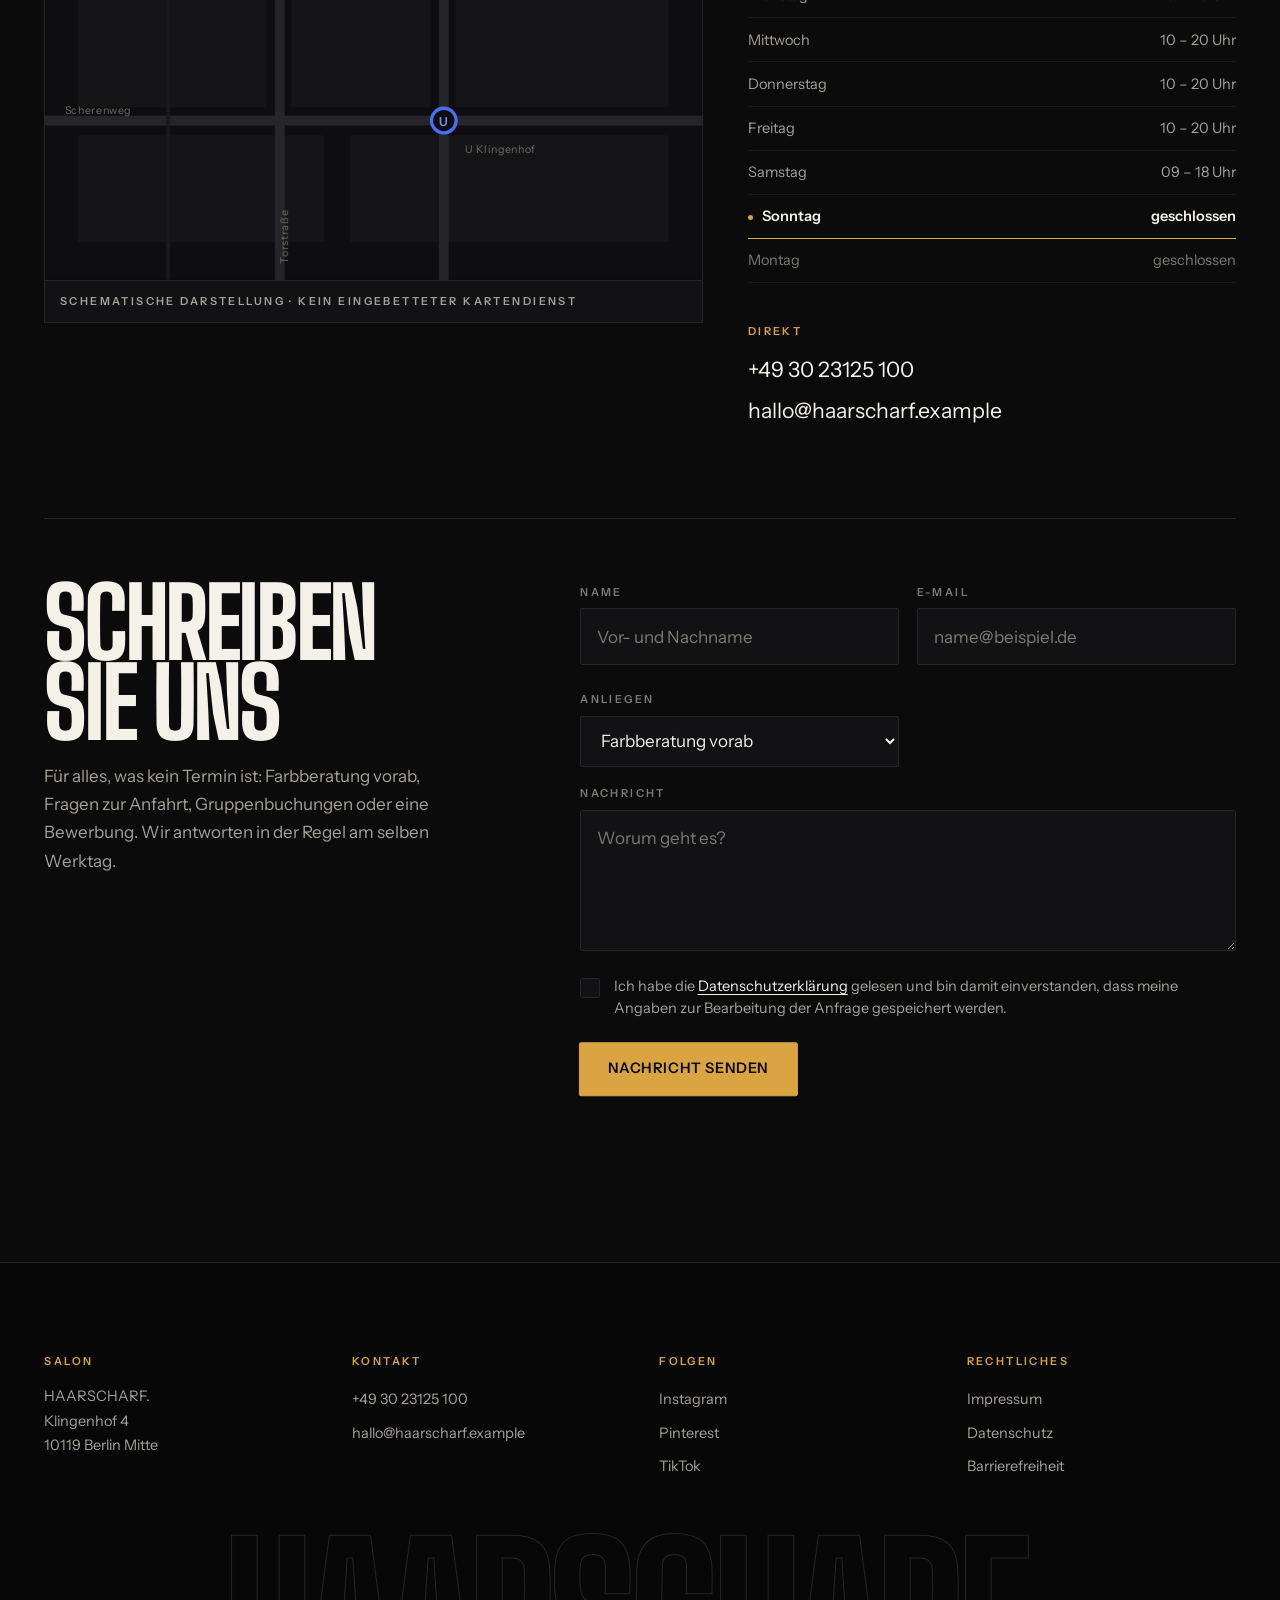
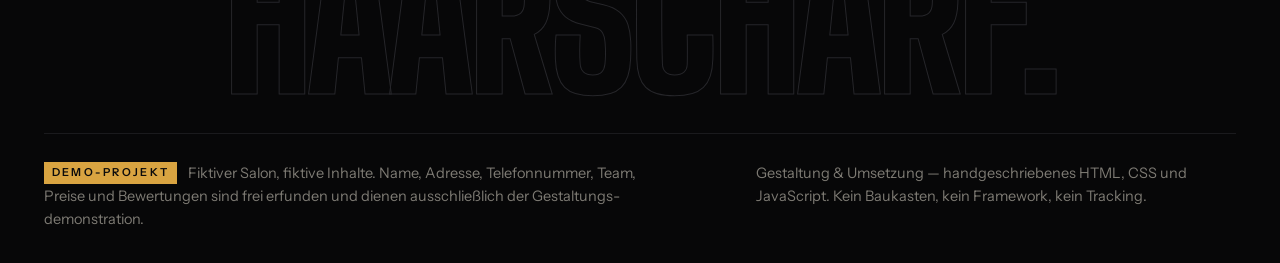
==== commit c76b2192: "GitHub Pages vorbereiten Die Seite ist statisch und braucht keinen Build. Fehlt nur noch der Schalte" ====
--- a/index.html
+++ b/index.html
@@ -18,11 +18,25 @@
 <meta property="og:site_name" content="HAARSCHARF.">
 <meta property="og:title" content="HAARSCHARF. — Salon für Präzisionsschnitt in Berlin Mitte">
 <meta property="og:description" content="Wir schneiden nicht nach Trend, sondern nach Kopf. Salon für Präzisionsschnitt, Farbe und Barbering.">
-<meta property="og:image" content="assets/img/hero.jpg">
+<!-- Open Graph verlangt ABSOLUTE URLs – ein relativer Pfad führt dazu,
+     dass beim Teilen in WhatsApp, Slack oder LinkedIn kein Vorschaubild
+     erscheint. Bei eigener Domain hier und beim canonical-Link unten
+     die Adresse austauschen. -->
+<meta property="og:url" content="https://cs67pzk79g-sys.github.io/Friseur/">
+<meta property="og:image" content="https://cs67pzk79g-sys.github.io/Friseur/assets/img/hero.jpg">
+<meta property="og:image:alt" content="Barbier schneidet mit der Schere einen Bart, dunkle Salonaufnahme">
 <meta name="twitter:card" content="summary_large_image">
 
 <link rel="icon" href="assets/favicon.svg" type="image/svg+xml">
-<link rel="canonical" href="https://haarscharf.example/">
+<link rel="canonical" href="https://cs67pzk79g-sys.github.io/Friseur/">
+
+<!-- Diese Demo ist bewusst von der Suche ausgenommen: Die Seite enthält
+     einen erfundenen Salon samt Adresse und Öffnungszeiten. Ohne diese
+     Zeile könnte Google den Fantasiebetrieb als echtes Unternehmen
+     indexieren – samt strukturierter Daten weiter unten.
+     Soll die Seite gefunden werden (z. B. als Portfolio-Referenz),
+     einfach diese Zeile löschen und robots.txt anpassen. -->
+<meta name="robots" content="noindex, follow">
 
 <!-- Schriften und Stile werden lokal ausgeliefert – kein externer Request,
      also auch keine Übertragung von Besucher-IPs an Dritte. -->
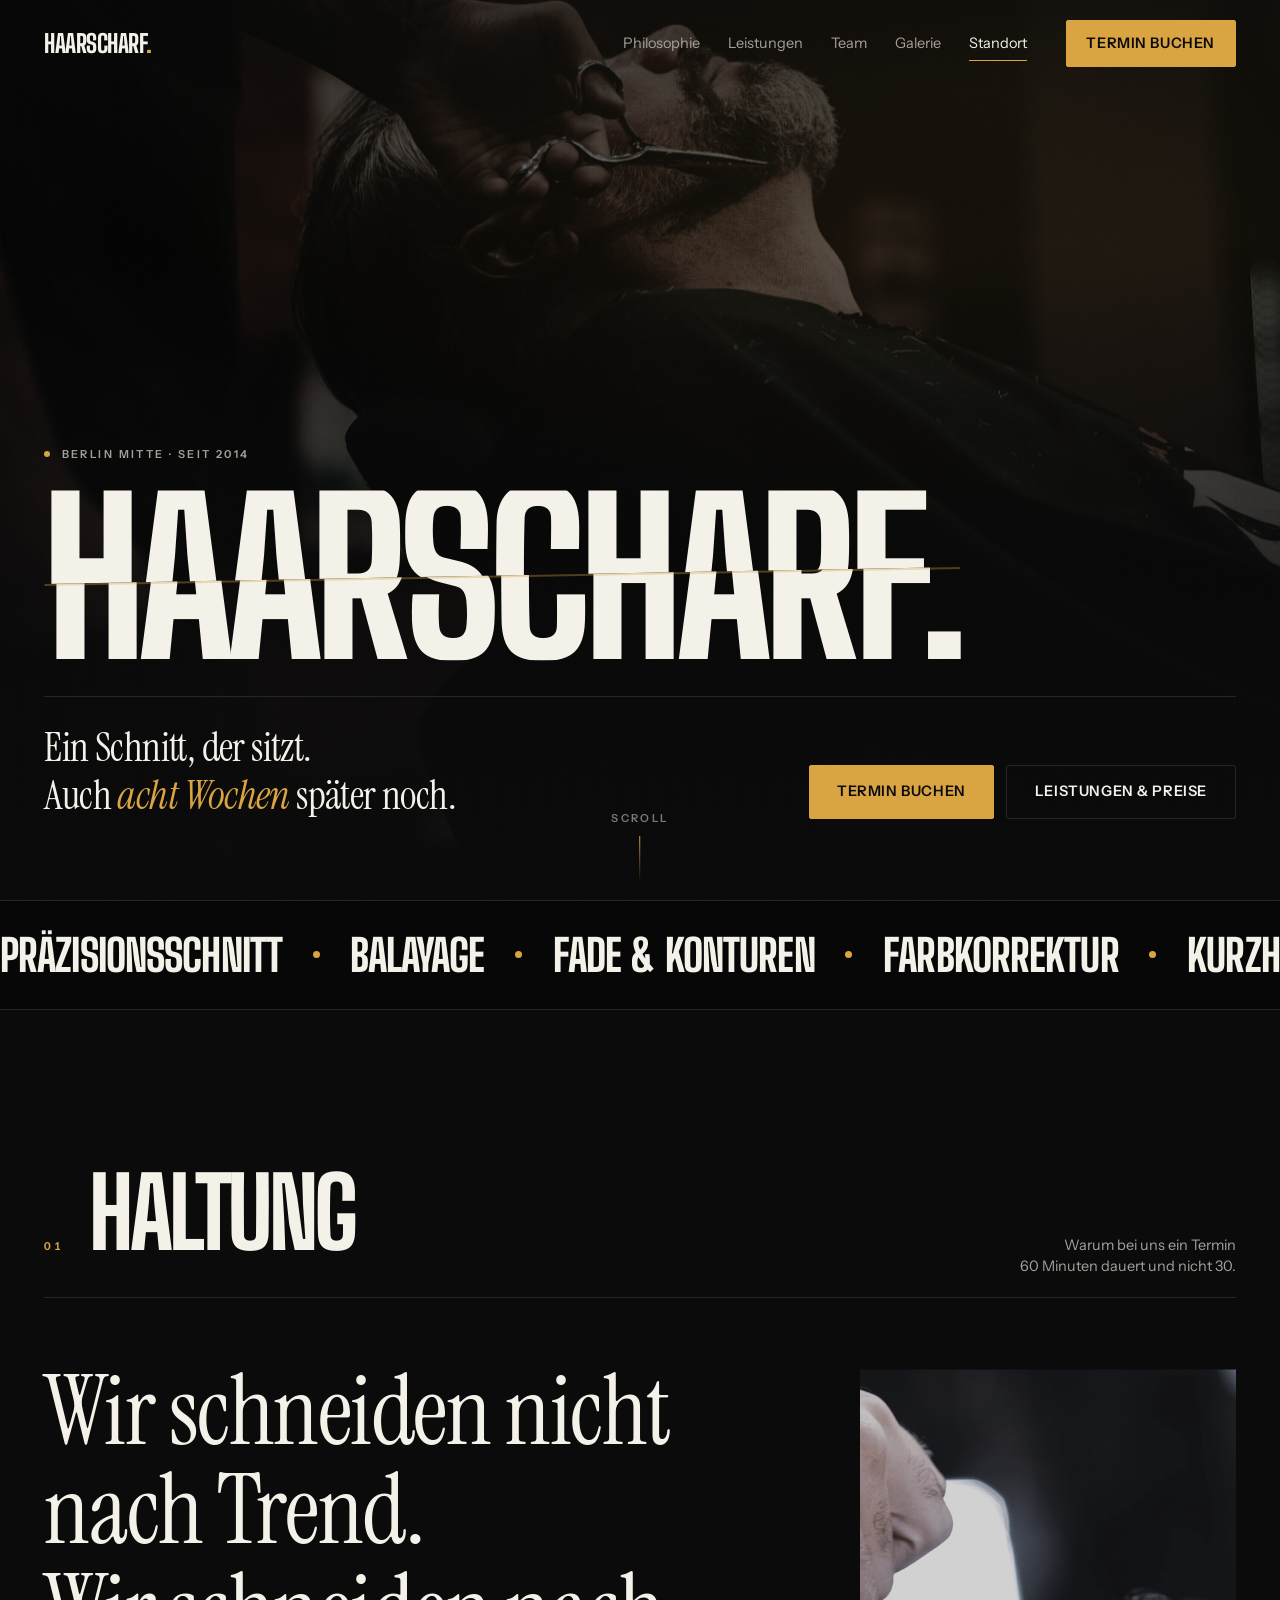
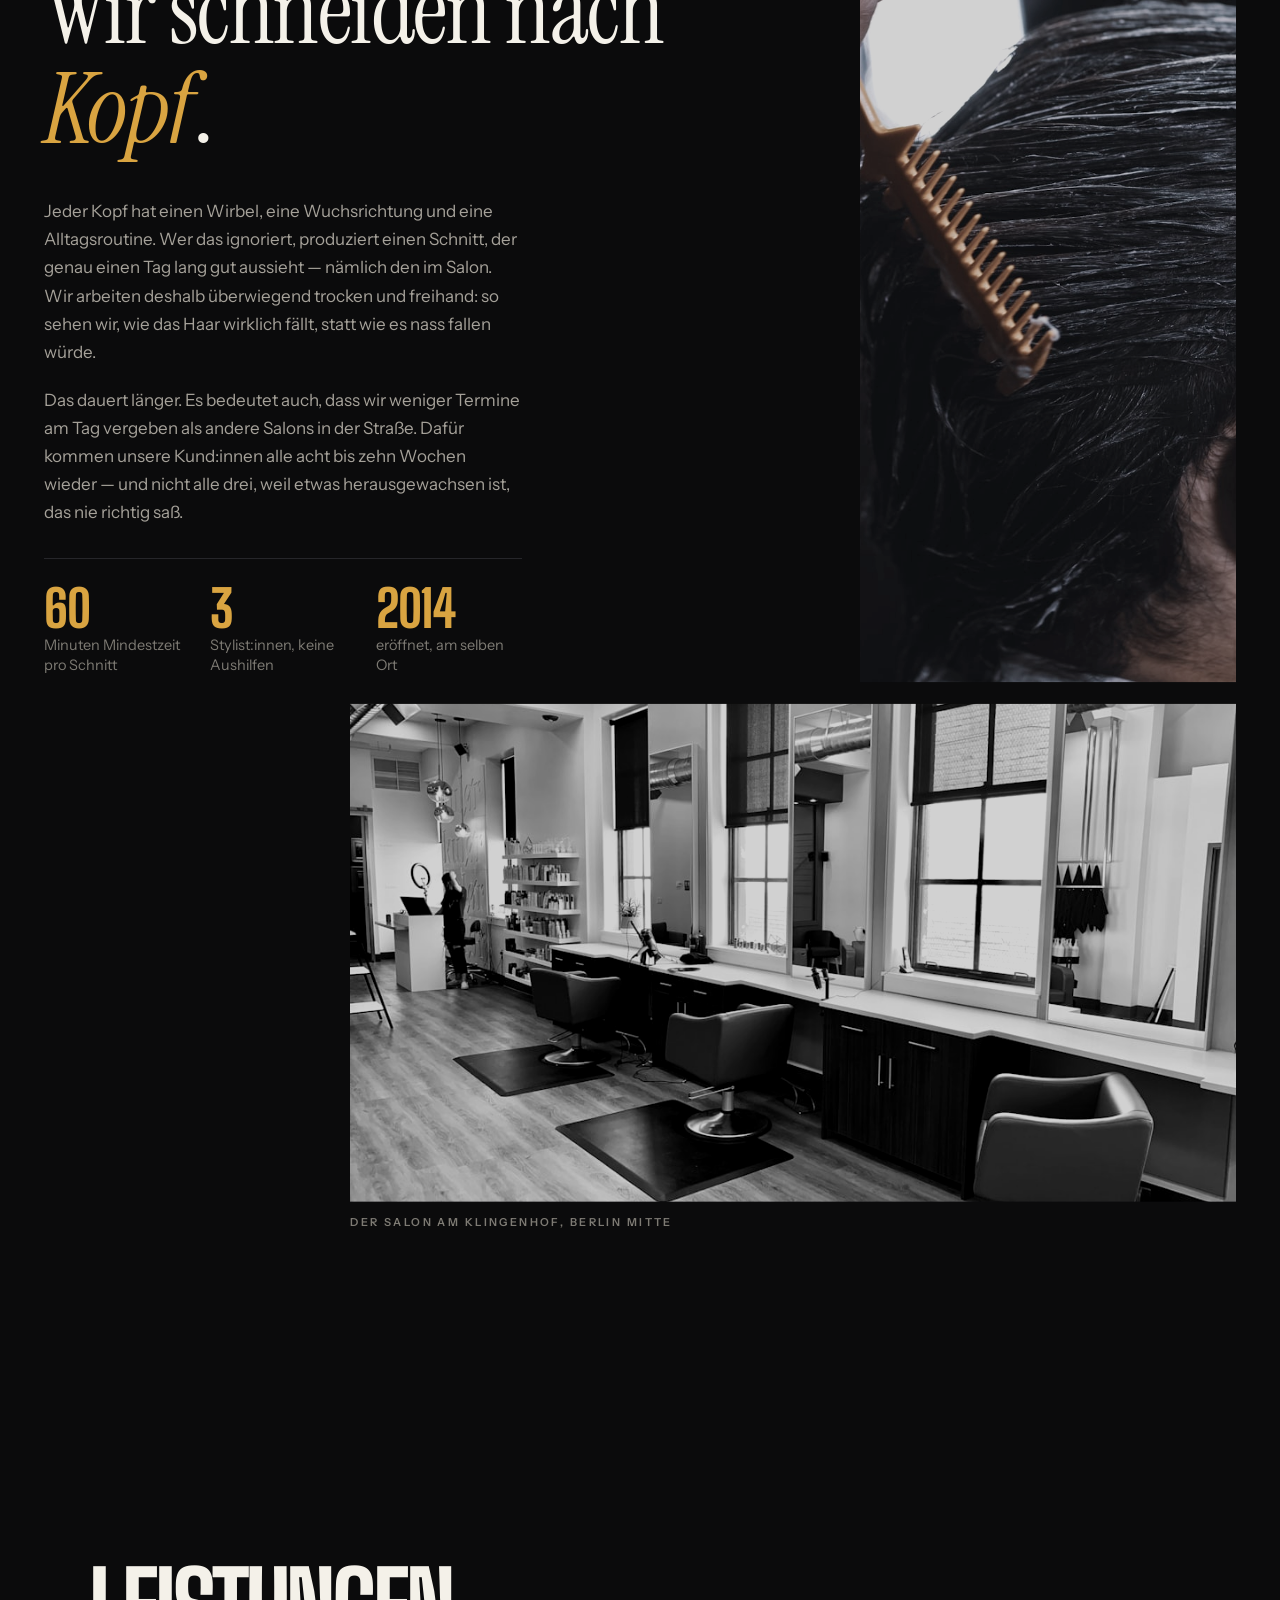
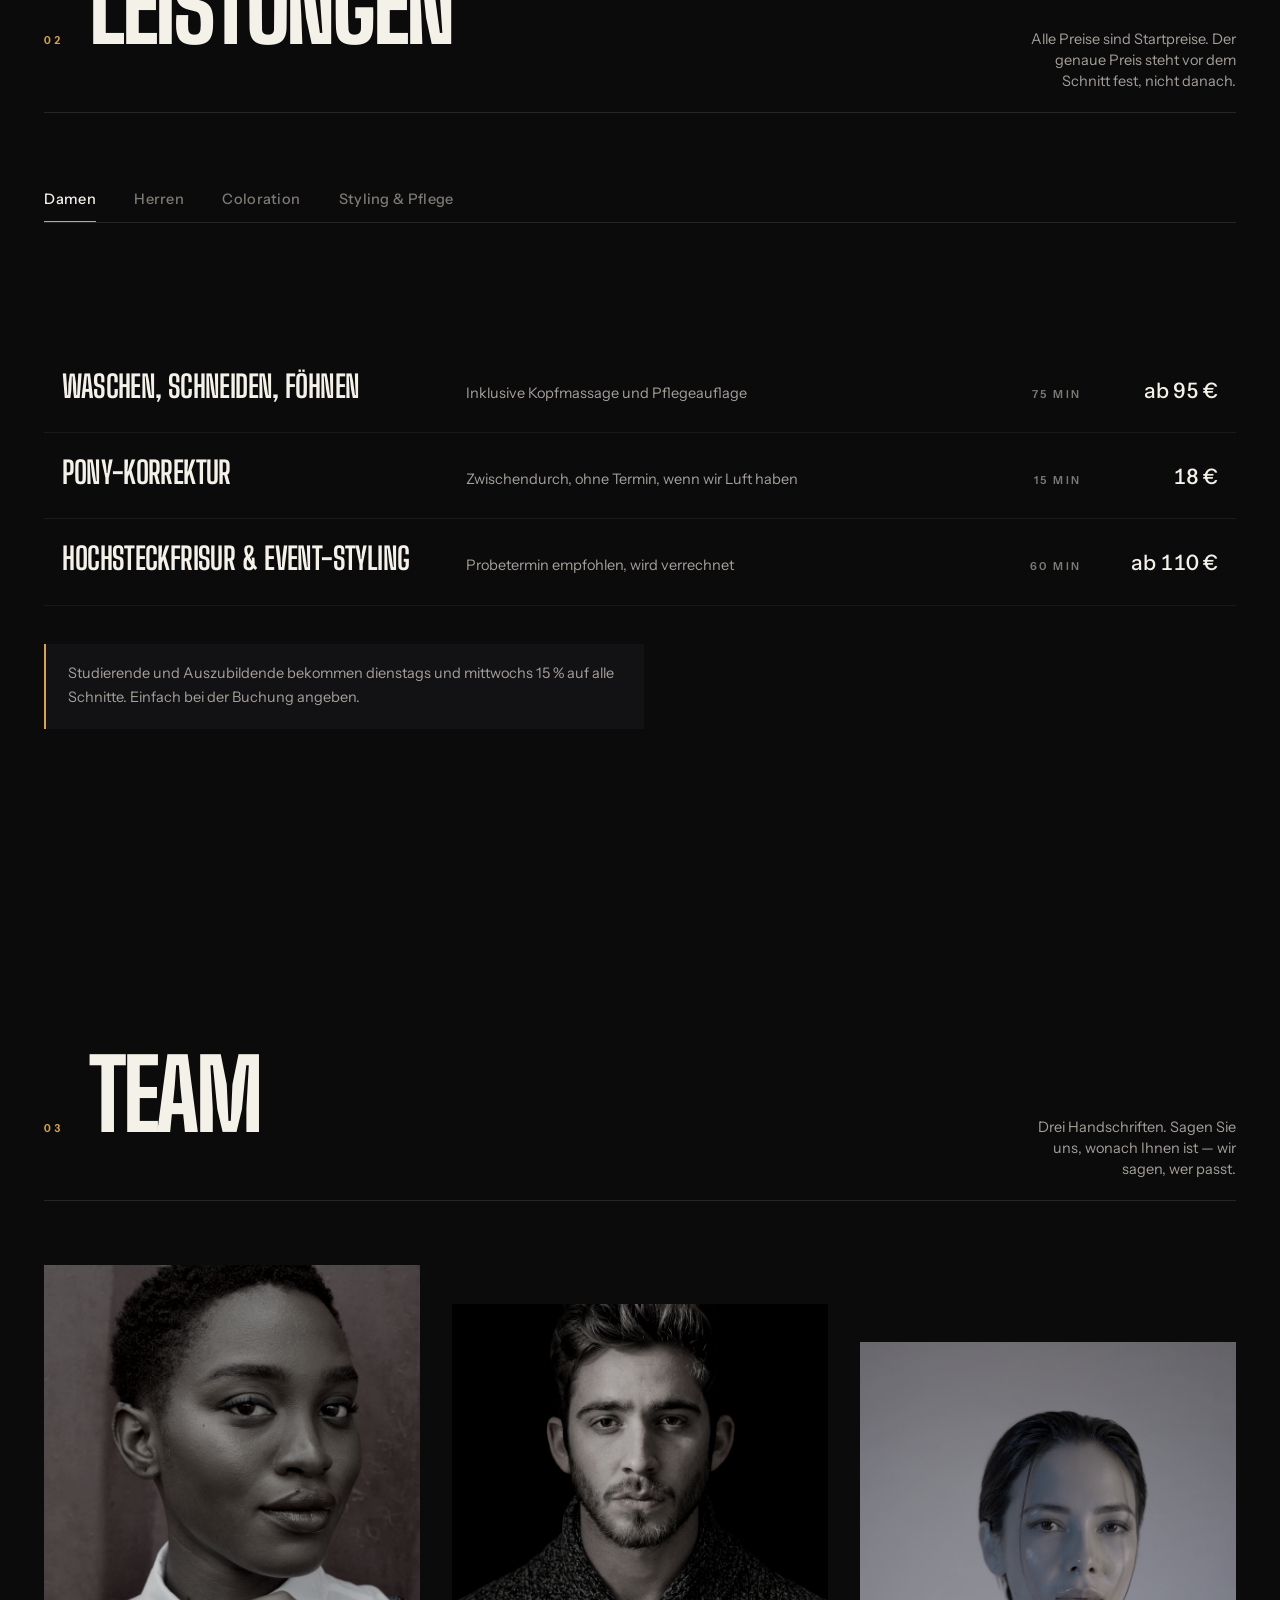
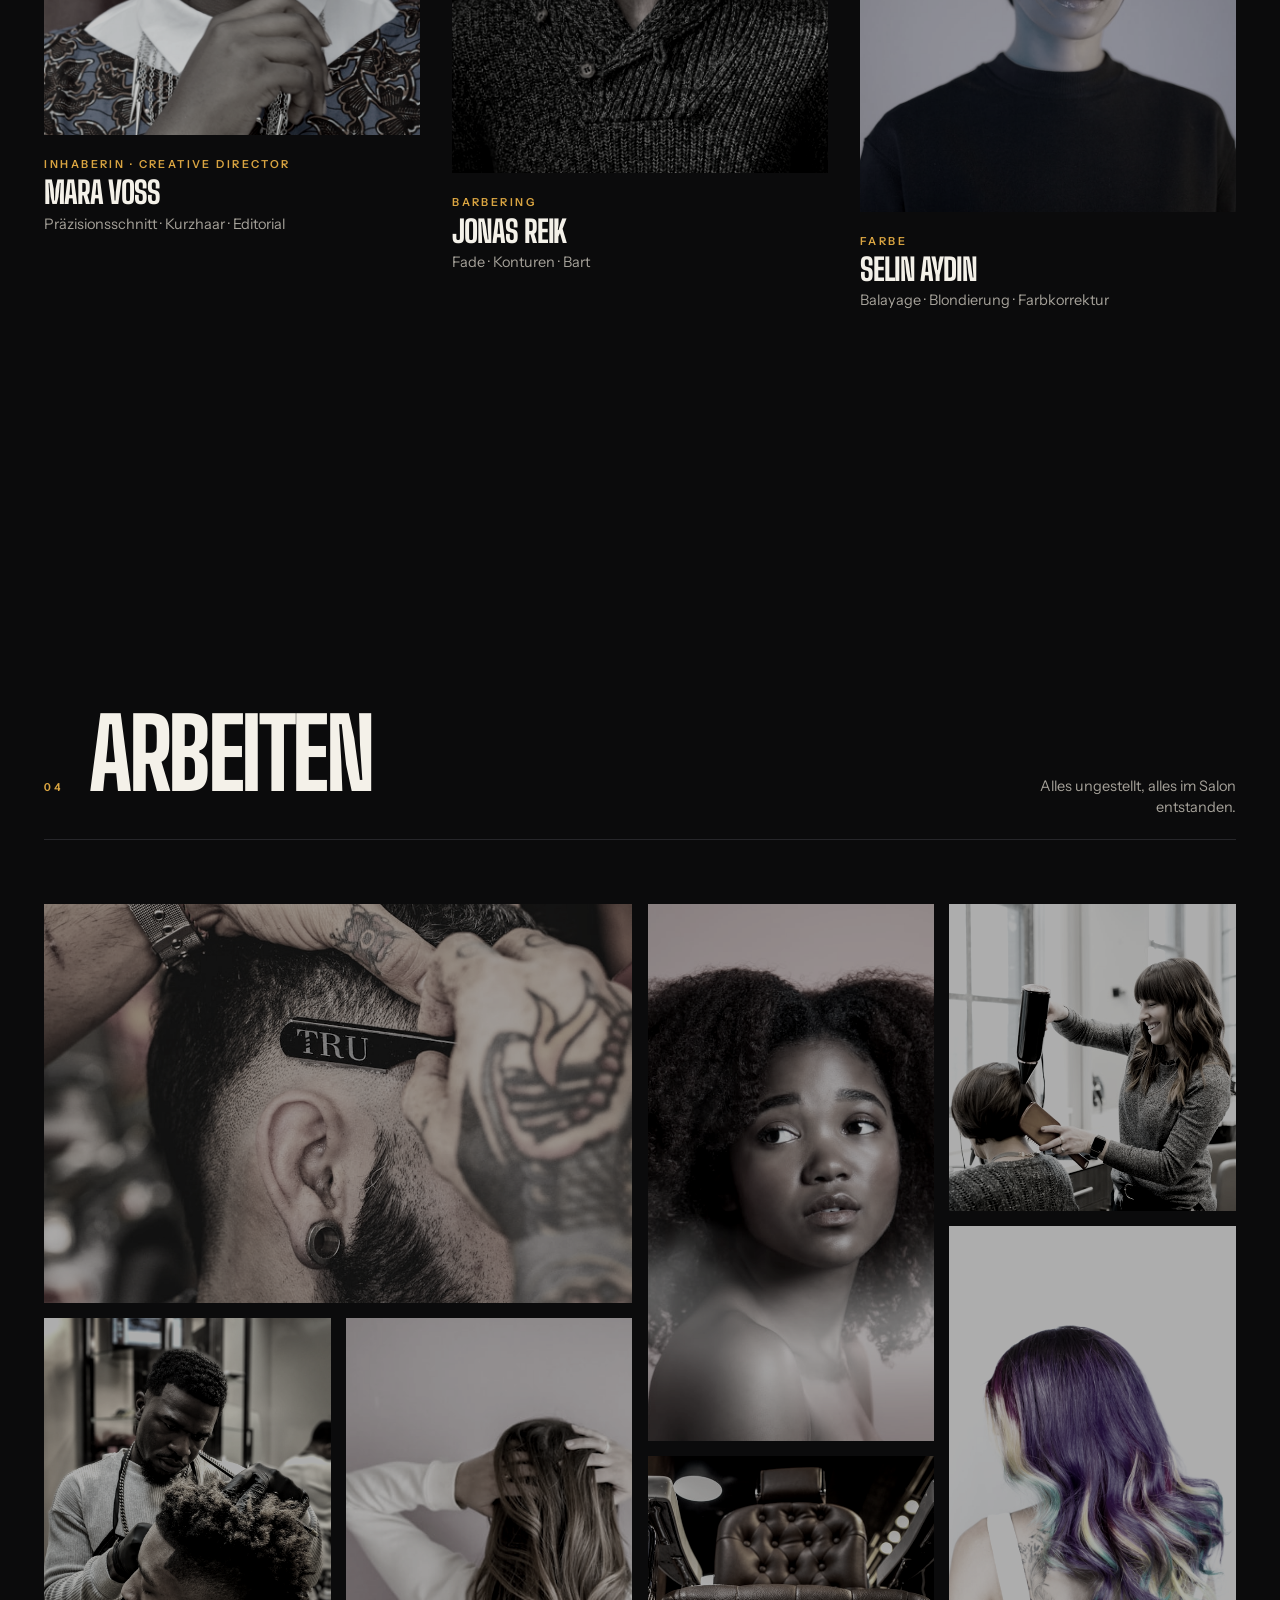
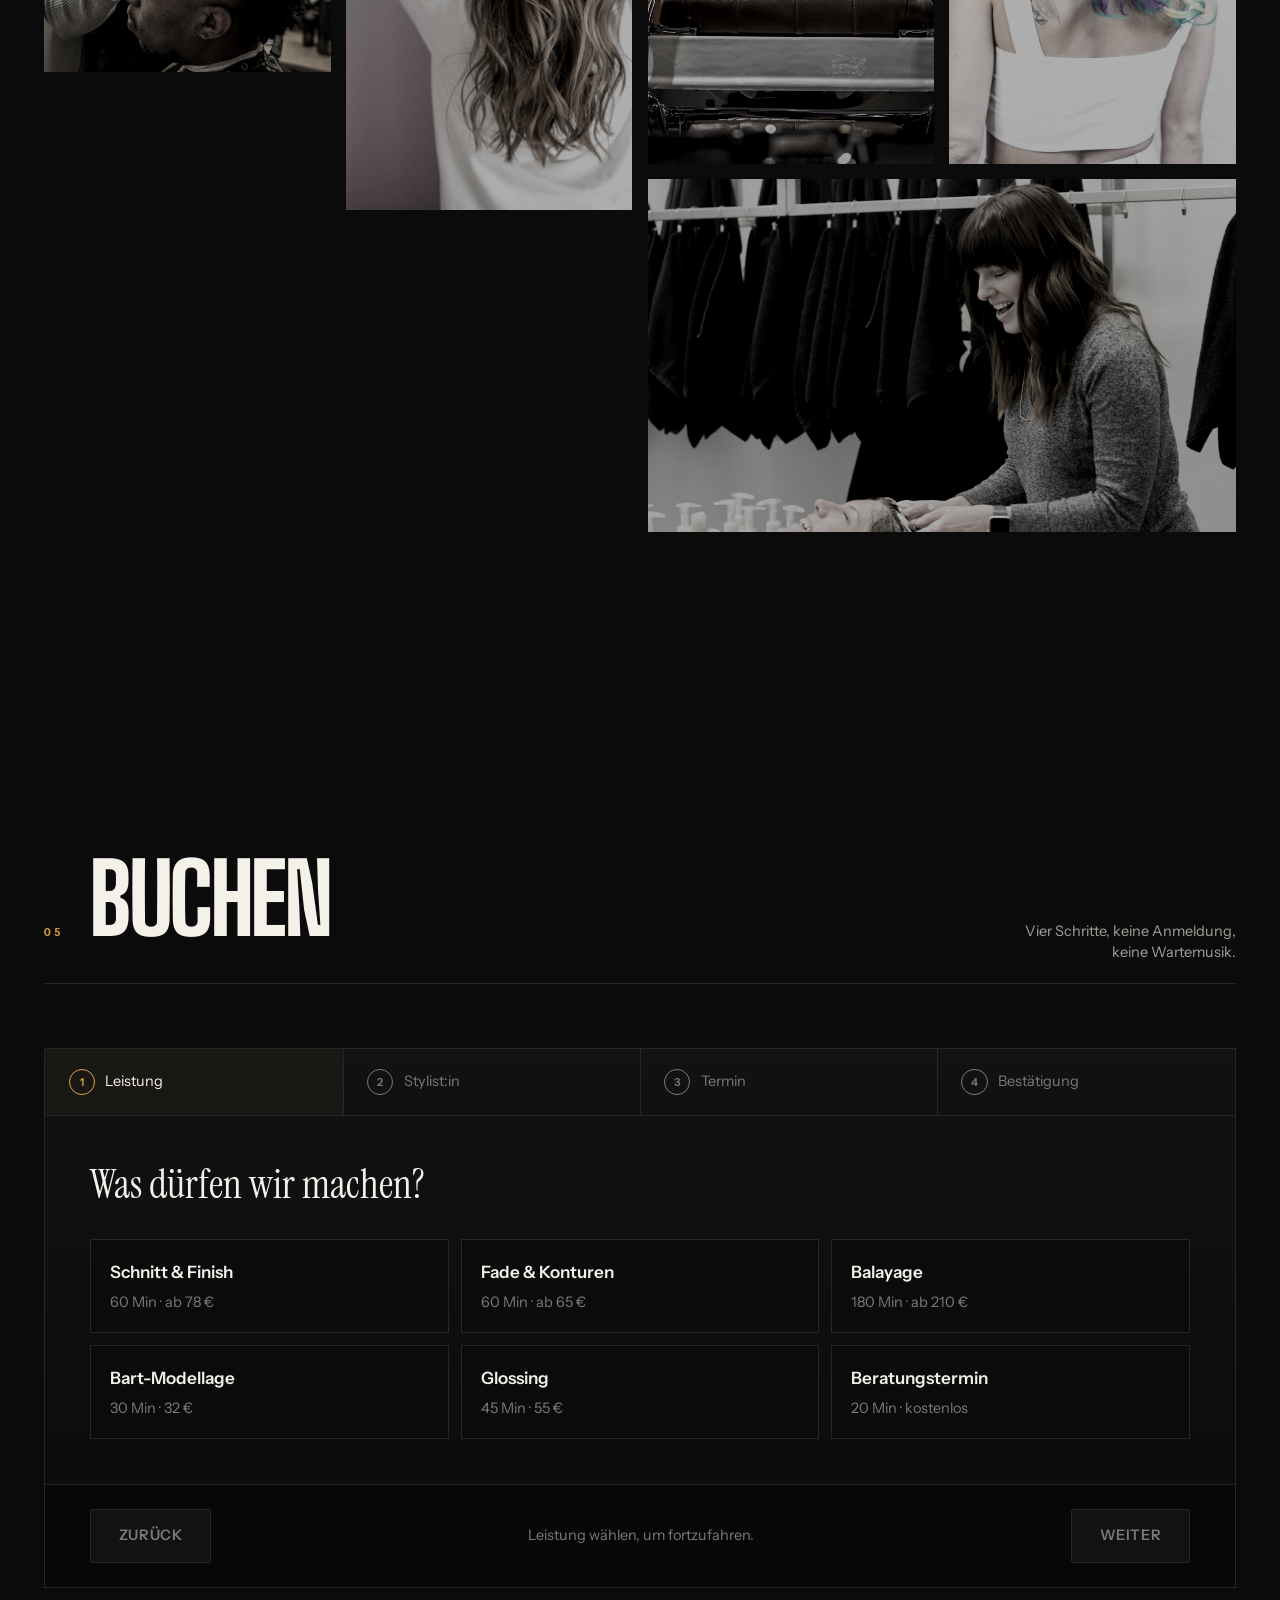
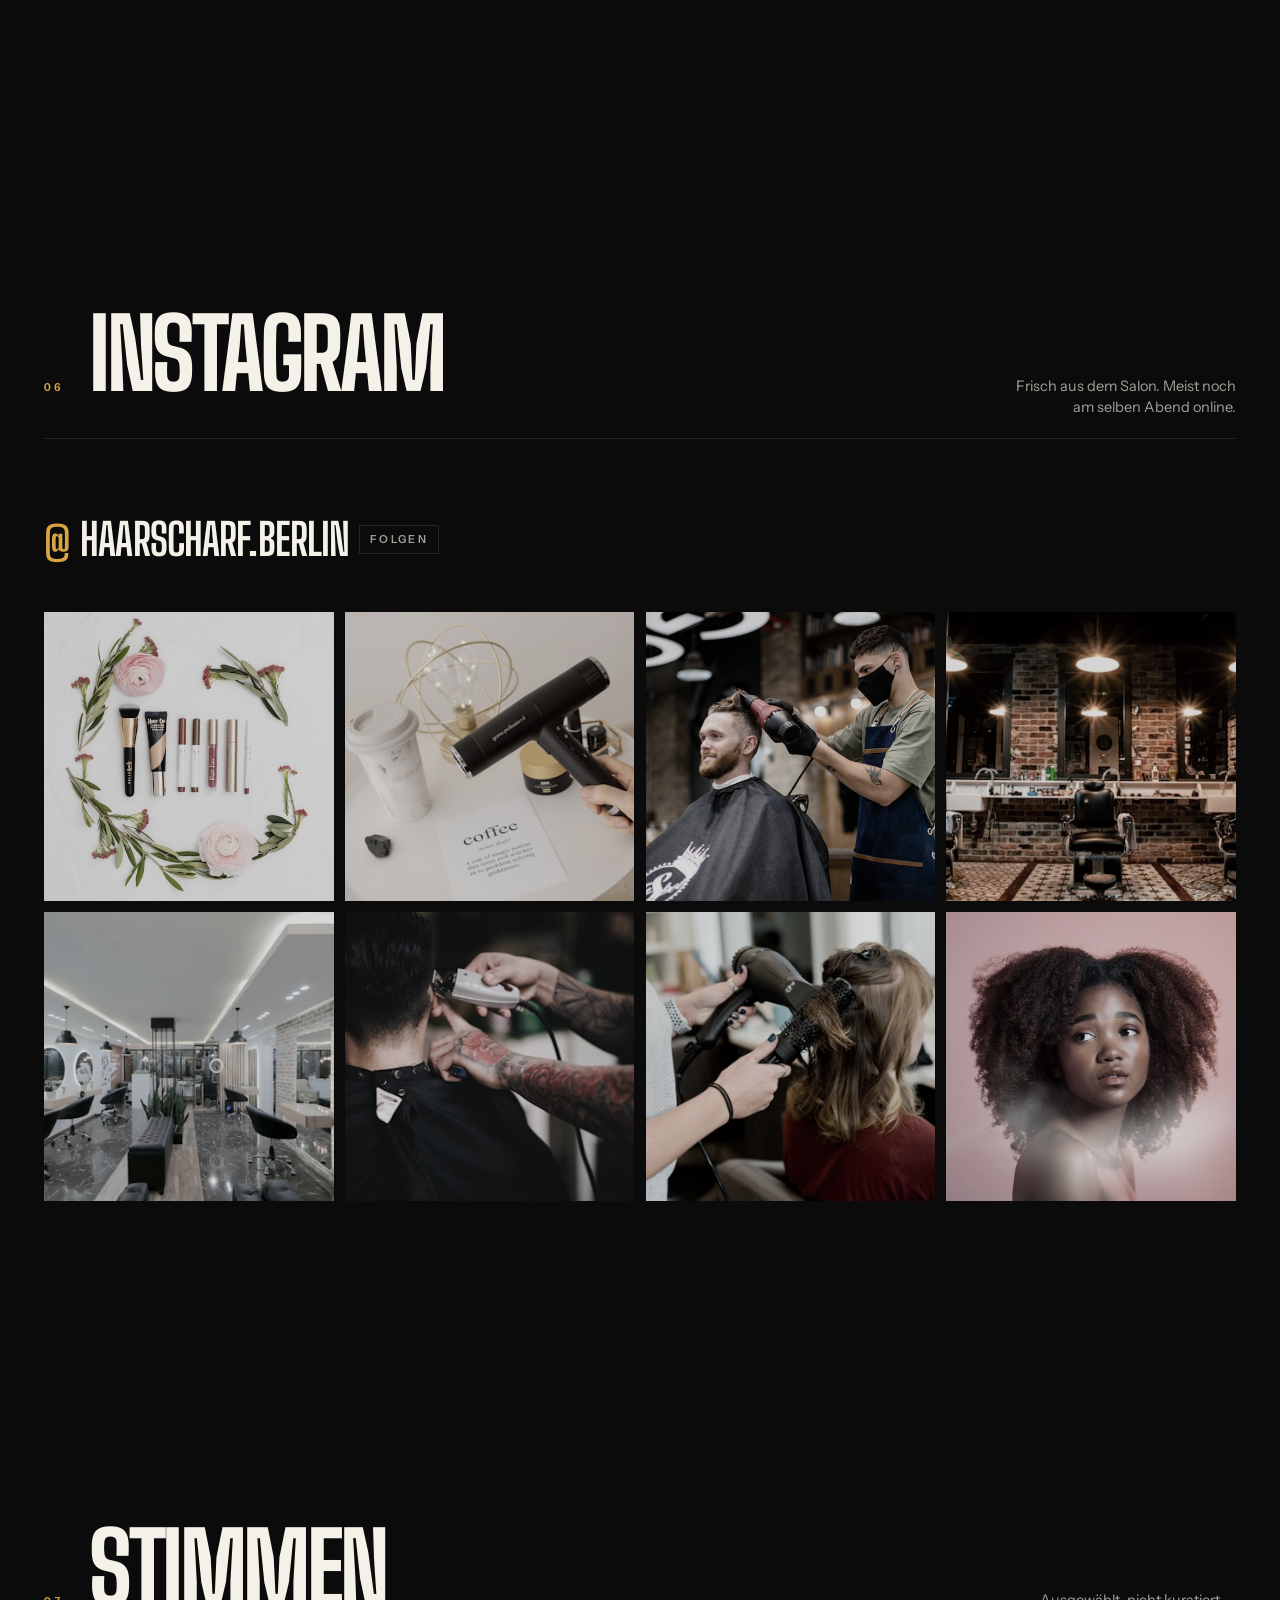
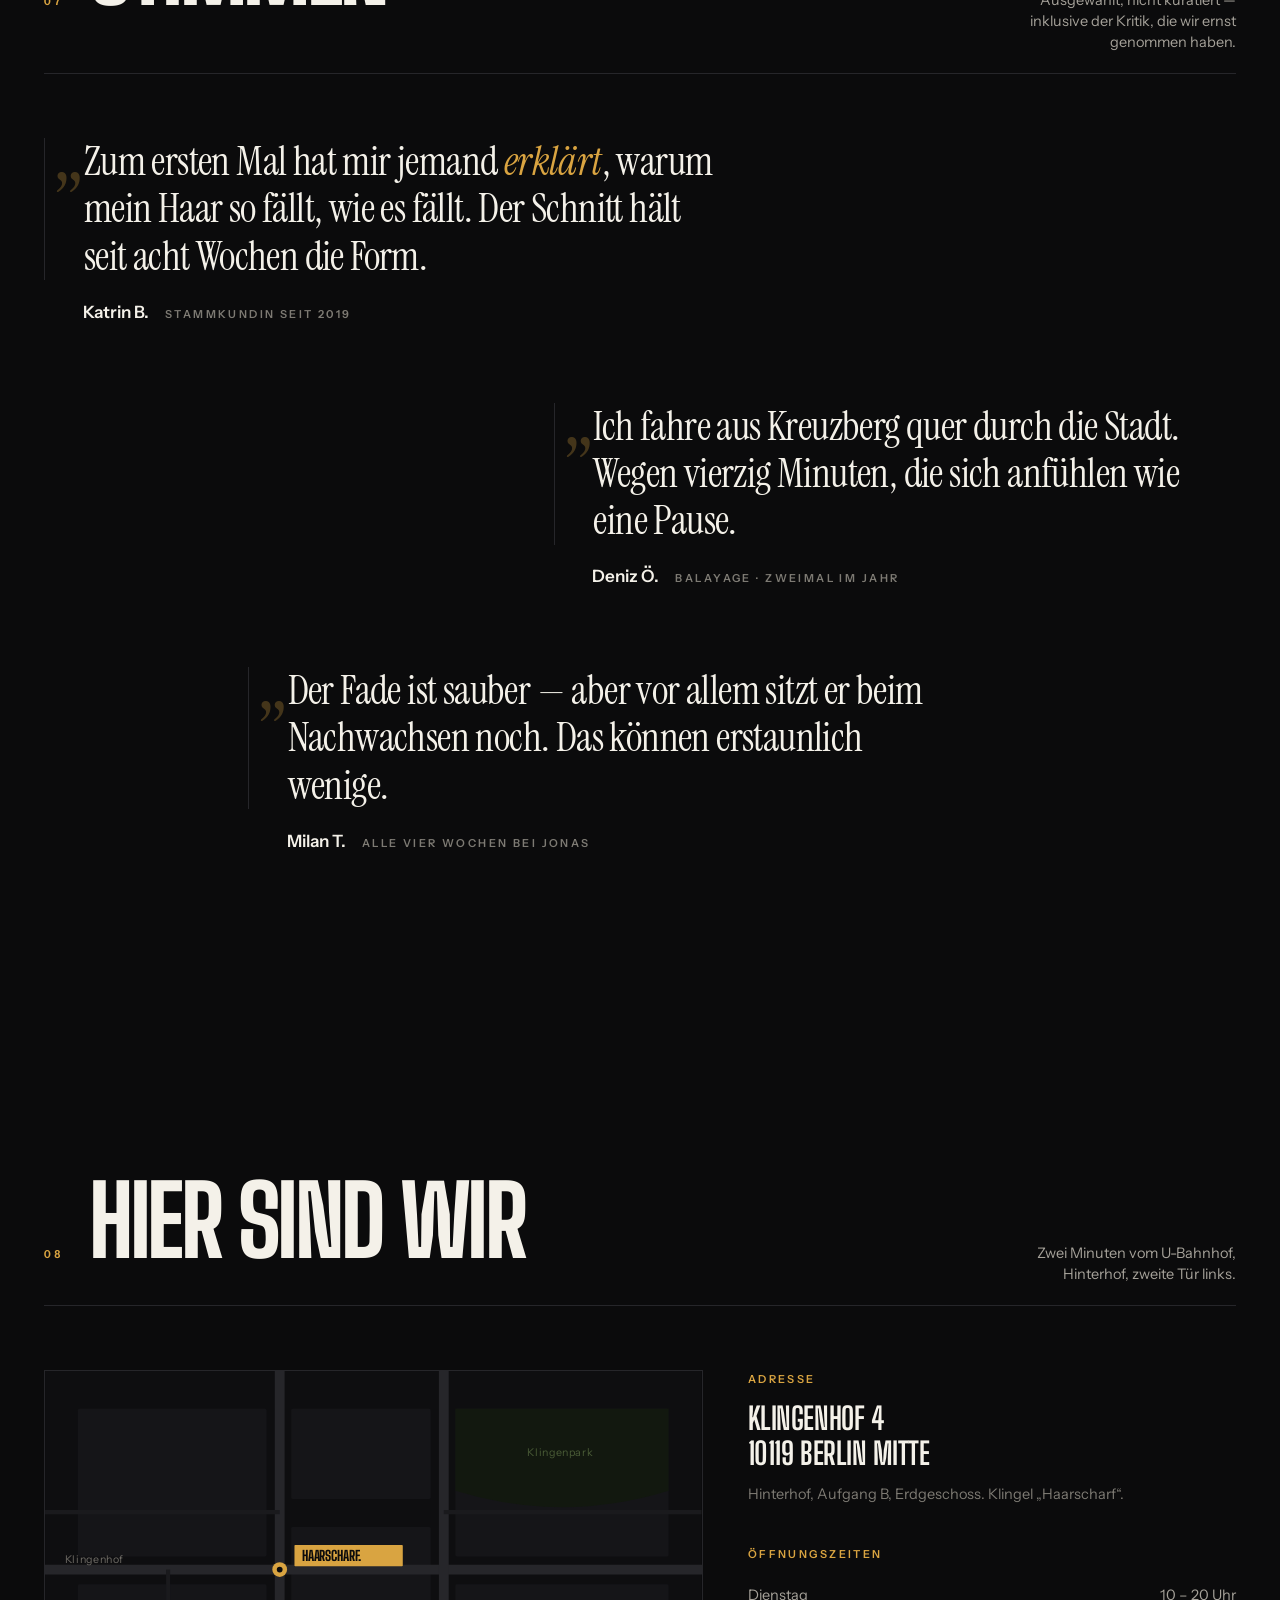
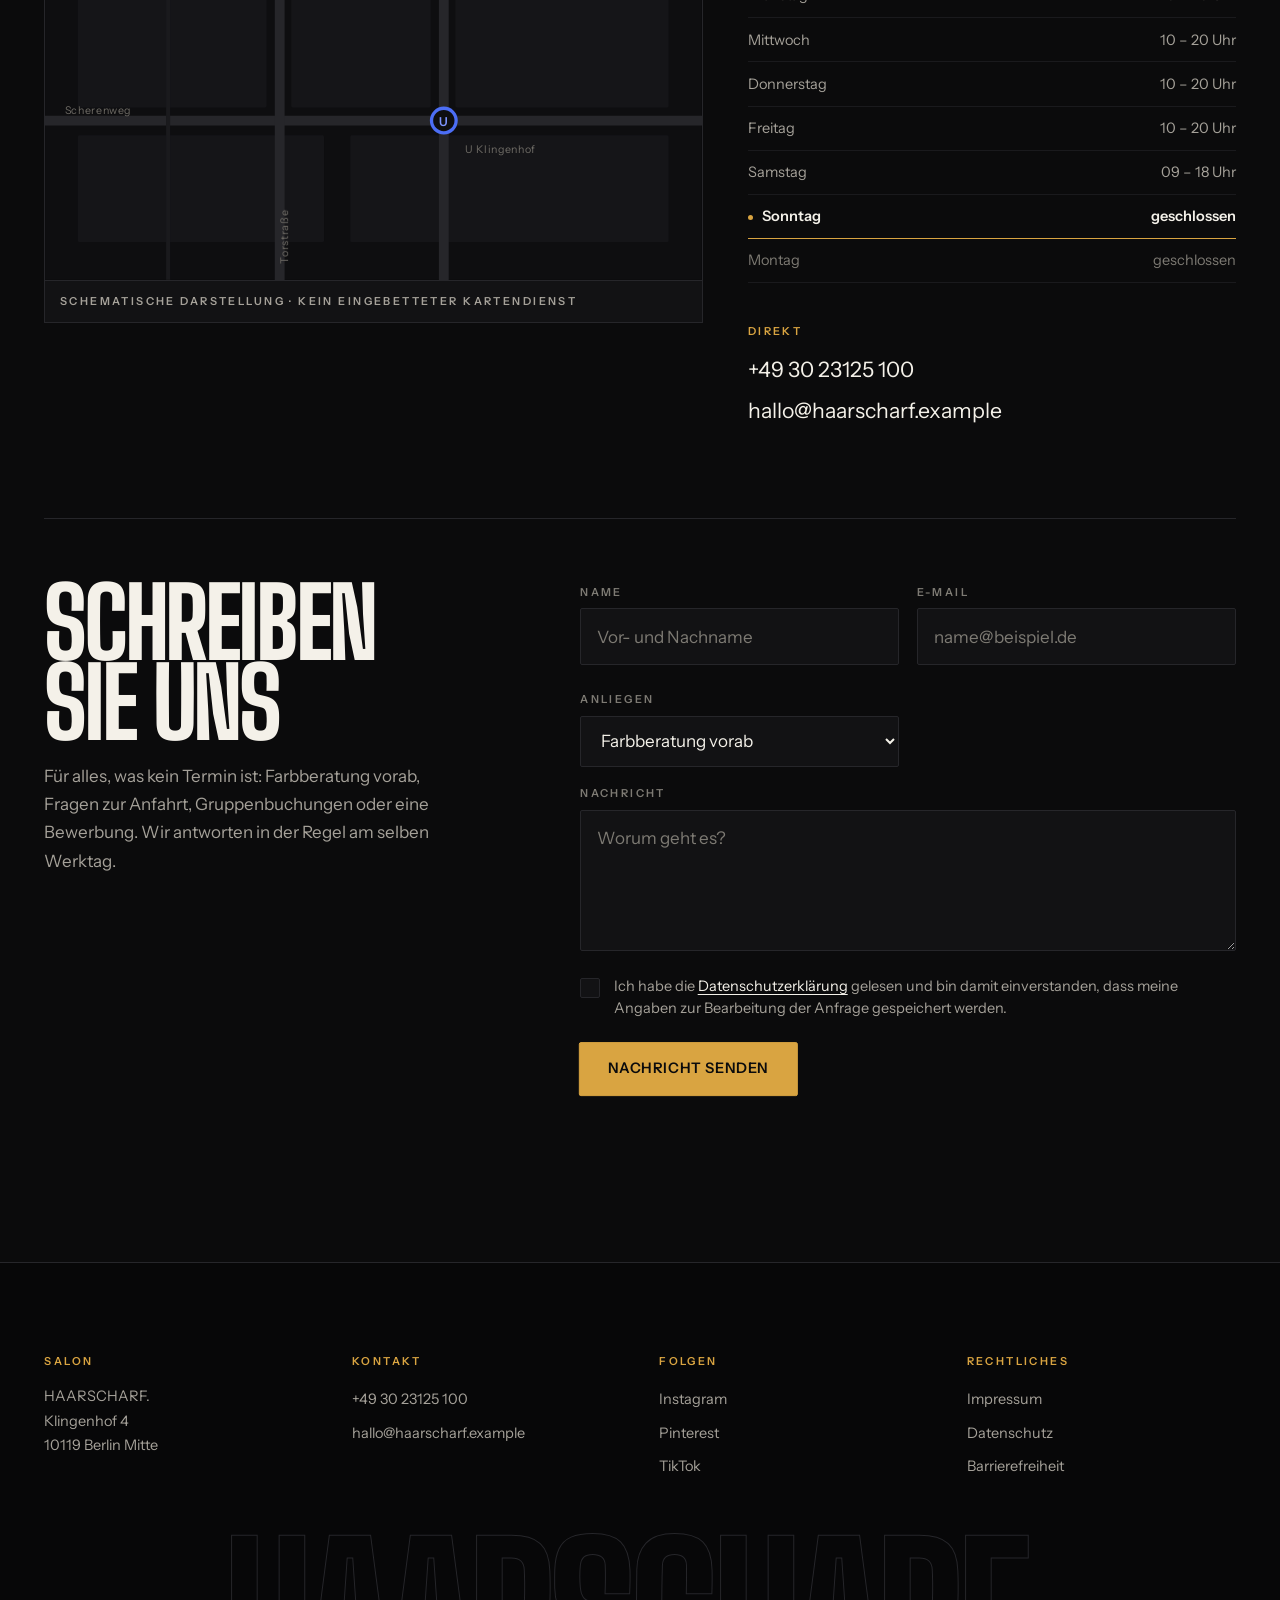
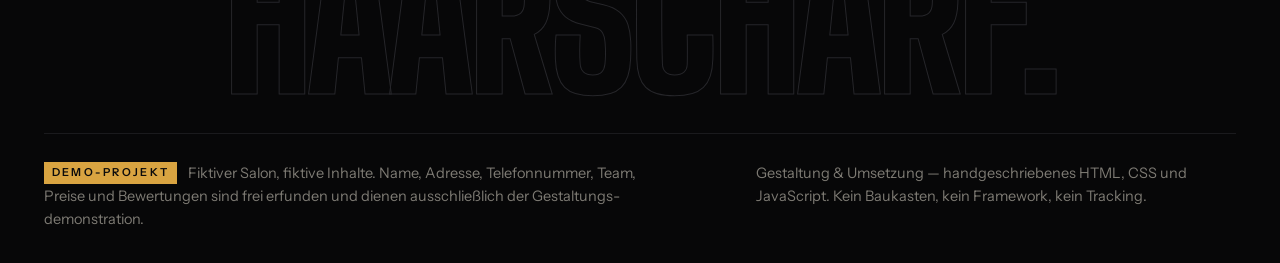
==== commit ad20720a: "Eigenen Mauszeiger entfernen Der individuelle Zeiger (Klingenstrich, der über klickbaren Elementen z" ====
--- a/index.html
+++ b/index.html
@@ -80,15 +80,6 @@
 <body class="is-loading" id="top">
 
 <a class="skip-link" href="#main">Zum Inhalt springen</a>
-
-<!-- Individueller Mauszeiger. Wird von js/interactions.js nur dann
-     aktiviert, wenn ein echter Zeiger vorhanden ist (also nicht auf
-     Touch-Geräten) und Bewegung nicht reduziert werden soll. -->
-<div class="cursor" id="cursor" aria-hidden="true">
-  <span class="cursor__blade"></span>
-  <span class="cursor__label"></span>
-</div>
-
 
 <!-- ══════════════════════════════════════════════════════ NAVIGATION -->
 <header class="nav" id="nav">
--- a/css/tokens.css
+++ b/css/tokens.css
@@ -81,8 +81,8 @@
   --t-slow:  900ms;
 
   --radius:  2px;                /* fast eckig – "haarscharf", nicht soft */
-  --z-nav:   100;
-  --z-cursor: 9999;
+  --z-nav:     100;
+  --z-overlay: 9999;
 }
 
 /* Wer Bewegung reduziert haben will, bekommt sie reduziert – nicht
--- a/css/components.css
+++ b/css/components.css
@@ -57,7 +57,8 @@
   --btn-fg: var(--on-acid);
   --btn-bd: var(--acid);
 }
-/* Ein bereits grüner Button füllt sich mit Off-White. */
+/* Ein Button, der bereits die Akzentfarbe trägt, füllt sich mit
+   Off-White – sonst wäre beim Hover kein Unterschied zu sehen. */
 .btn--acid::after { background: var(--bone); }
 .btn--acid:hover, .btn--acid:focus-visible { color: var(--on-acid); border-color: var(--bone); }
 
@@ -73,66 +74,6 @@
   transform: none;
 }
 .btn:disabled::after { transform: scaleY(0); }
-
-
-/* ══════════════════════════════════════════════════════════ CURSOR */
-
-/* Der eigene Zeiger ist ein Strich, keine Kugel: eine Klinge.
-   Er wird per JS nur eingeschaltet, wenn ein feiner Zeiger existiert. */
-.cursor {
-  position: fixed;
-  top: 0; left: 0;
-  z-index: var(--z-cursor);
-  pointer-events: none;
-  opacity: 0;
-  will-change: transform;
-  transition: opacity var(--t-base) var(--ease);
-}
-
-body.has-cursor .cursor { opacity: 1; }
-body.has-cursor,
-body.has-cursor a,
-body.has-cursor button { cursor: none; }
-
-.cursor__blade {
-  display: block;
-  width: 46px;
-  height: 1px;
-  background: var(--acid);
-  transform: translate(-50%, -50%) rotate(-38deg);
-  transform-origin: center;
-  transition: width var(--t-base) var(--spring),
-              height var(--t-base) var(--spring),
-              background-color var(--t-fast) var(--ease),
-              transform var(--t-base) var(--spring);
-}
-
-/* Über interaktiven Elementen wird aus dem Strich ein offener Ring. */
-.cursor.is-hot .cursor__blade {
-  width: 46px;
-  height: 46px;
-  border: 1px solid var(--acid);
-  border-radius: 50%;
-  background: var(--acid-glow);
-  transform: translate(-50%, -50%) rotate(0deg);
-}
-
-/* Über Bildern zusätzlich ein Wort im Ring ("Ansehen"). */
-.cursor__label {
-  position: absolute;
-  top: 0; left: 0;
-  transform: translate(-50%, -50%) scale(0.6);
-  font-size: 0.5625rem;
-  font-weight: 600;
-  letter-spacing: 0.16em;
-  text-transform: uppercase;
-  color: var(--acid);
-  opacity: 0;
-  white-space: nowrap;
-  transition: opacity var(--t-fast) var(--ease),
-              transform var(--t-base) var(--spring);
-}
-.cursor.has-label .cursor__label { opacity: 1; transform: translate(-50%, -50%) scale(1); }
 
 
 /* ══════════════════════════════════════════════════════ NAVIGATION */
@@ -472,7 +413,7 @@
 .lightbox {
   position: fixed;
   inset: 0;
-  z-index: calc(var(--z-cursor) - 1);
+  z-index: calc(var(--z-overlay) - 1);
   display: flex;
   align-items: center;
   justify-content: center;
--- a/css/sections.css
+++ b/css/sections.css
@@ -401,7 +401,7 @@
 .services__peek {
   position: fixed;
   top: 0; left: 0;
-  z-index: calc(var(--z-cursor) - 2);
+  z-index: calc(var(--z-overlay) - 2);
   width: 230px;
   aspect-ratio: 4 / 5;
   overflow: hidden;
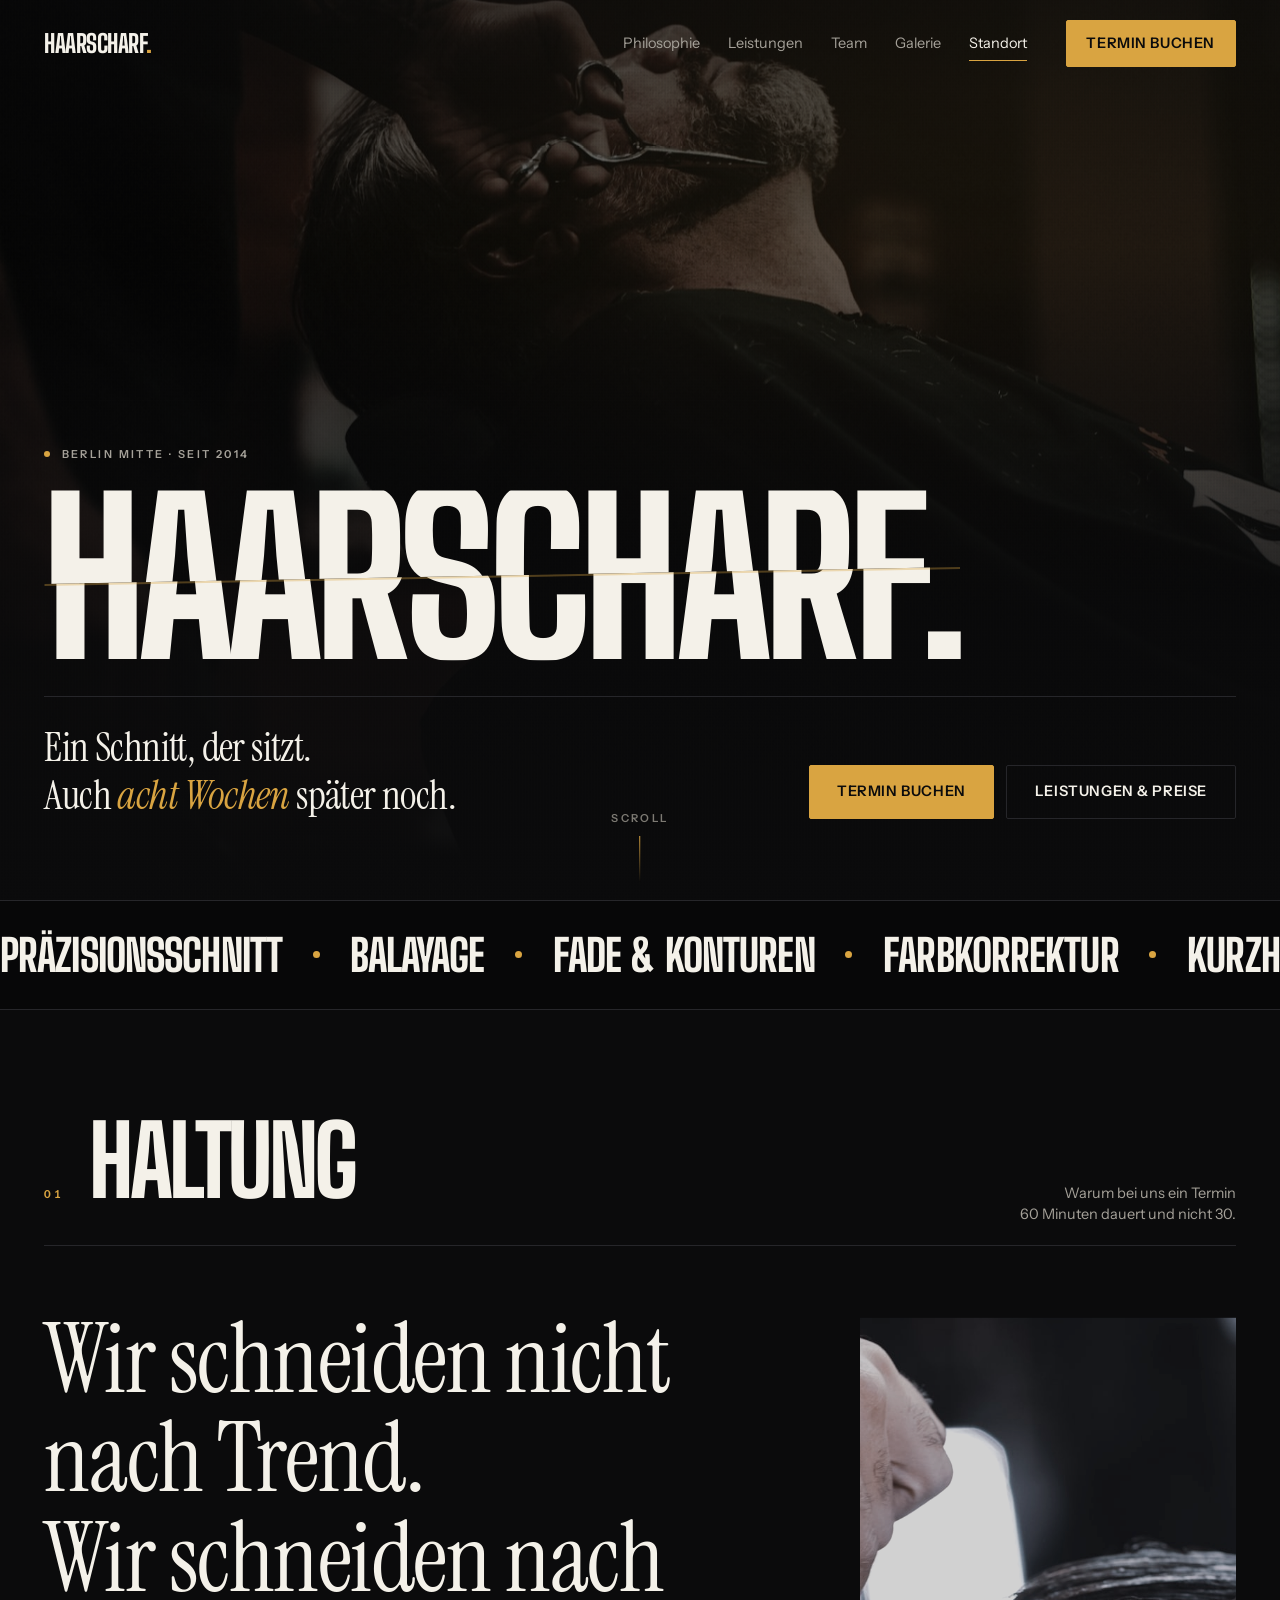
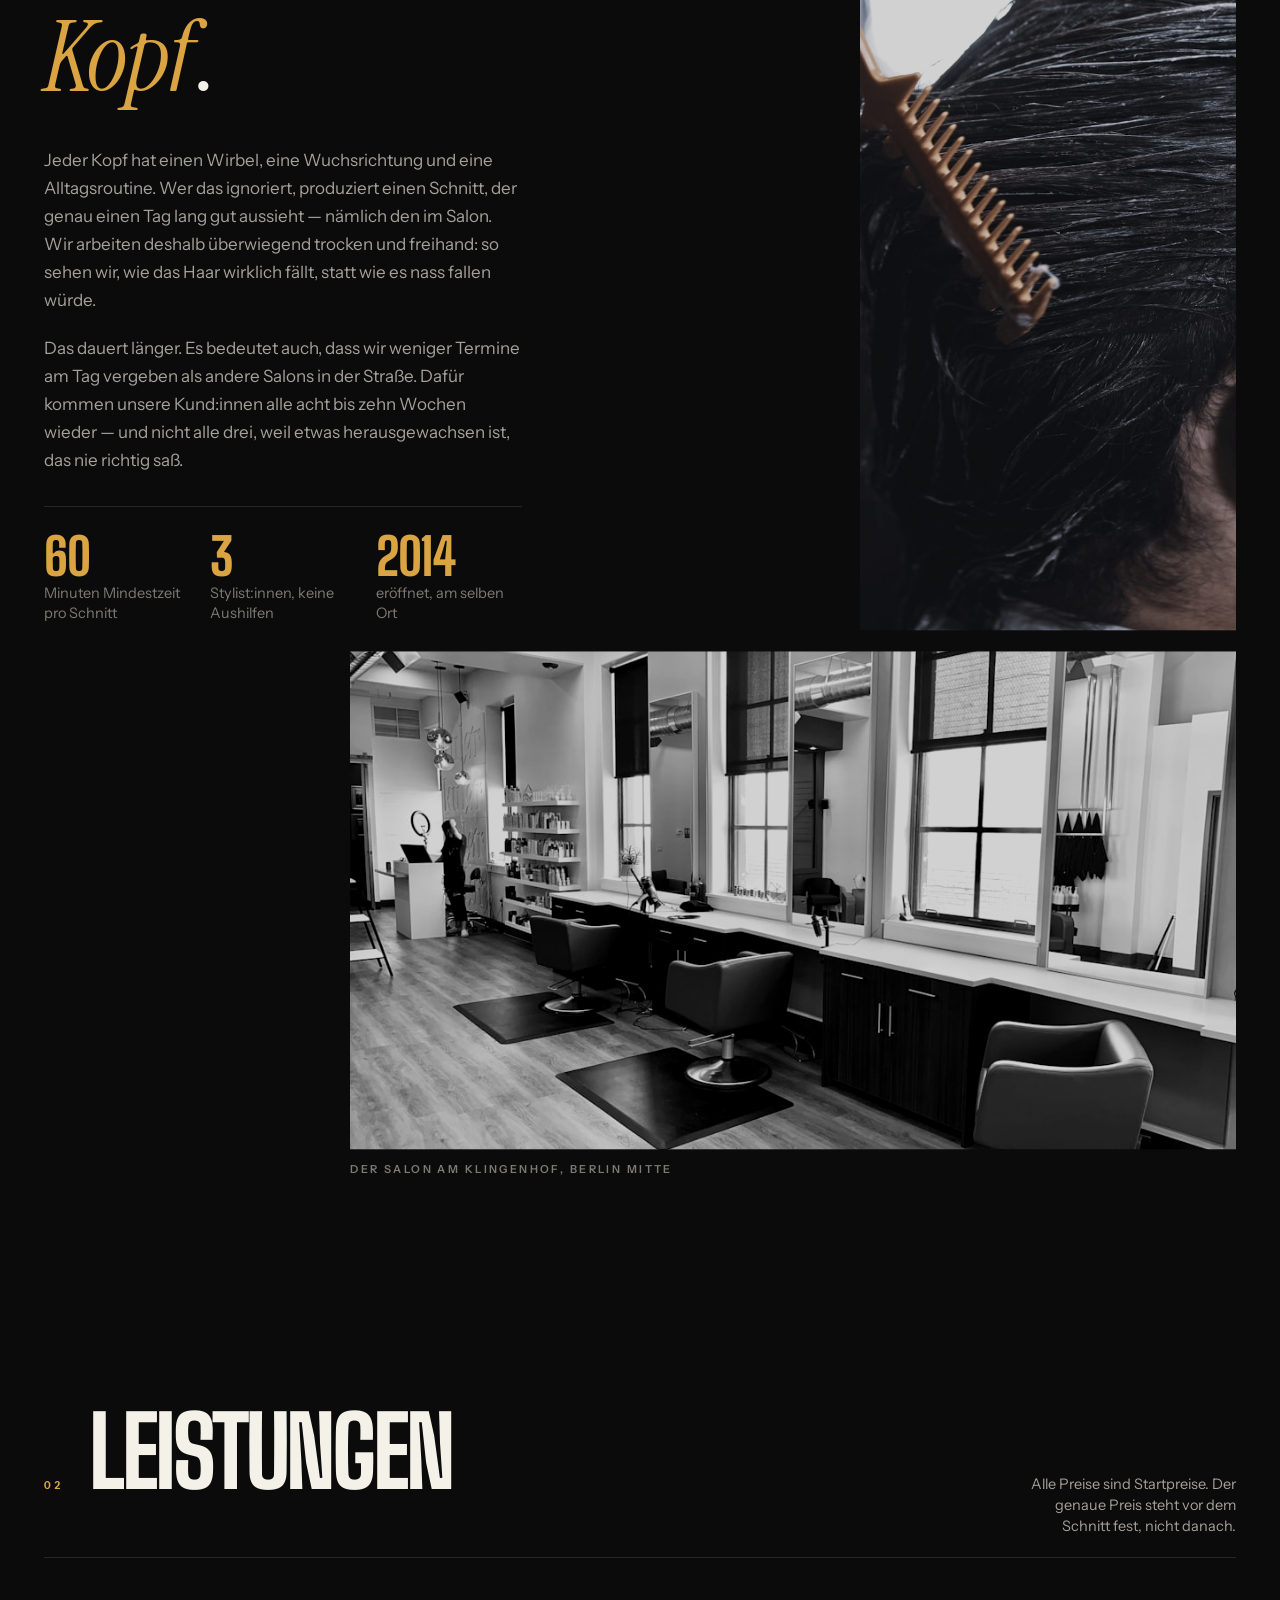
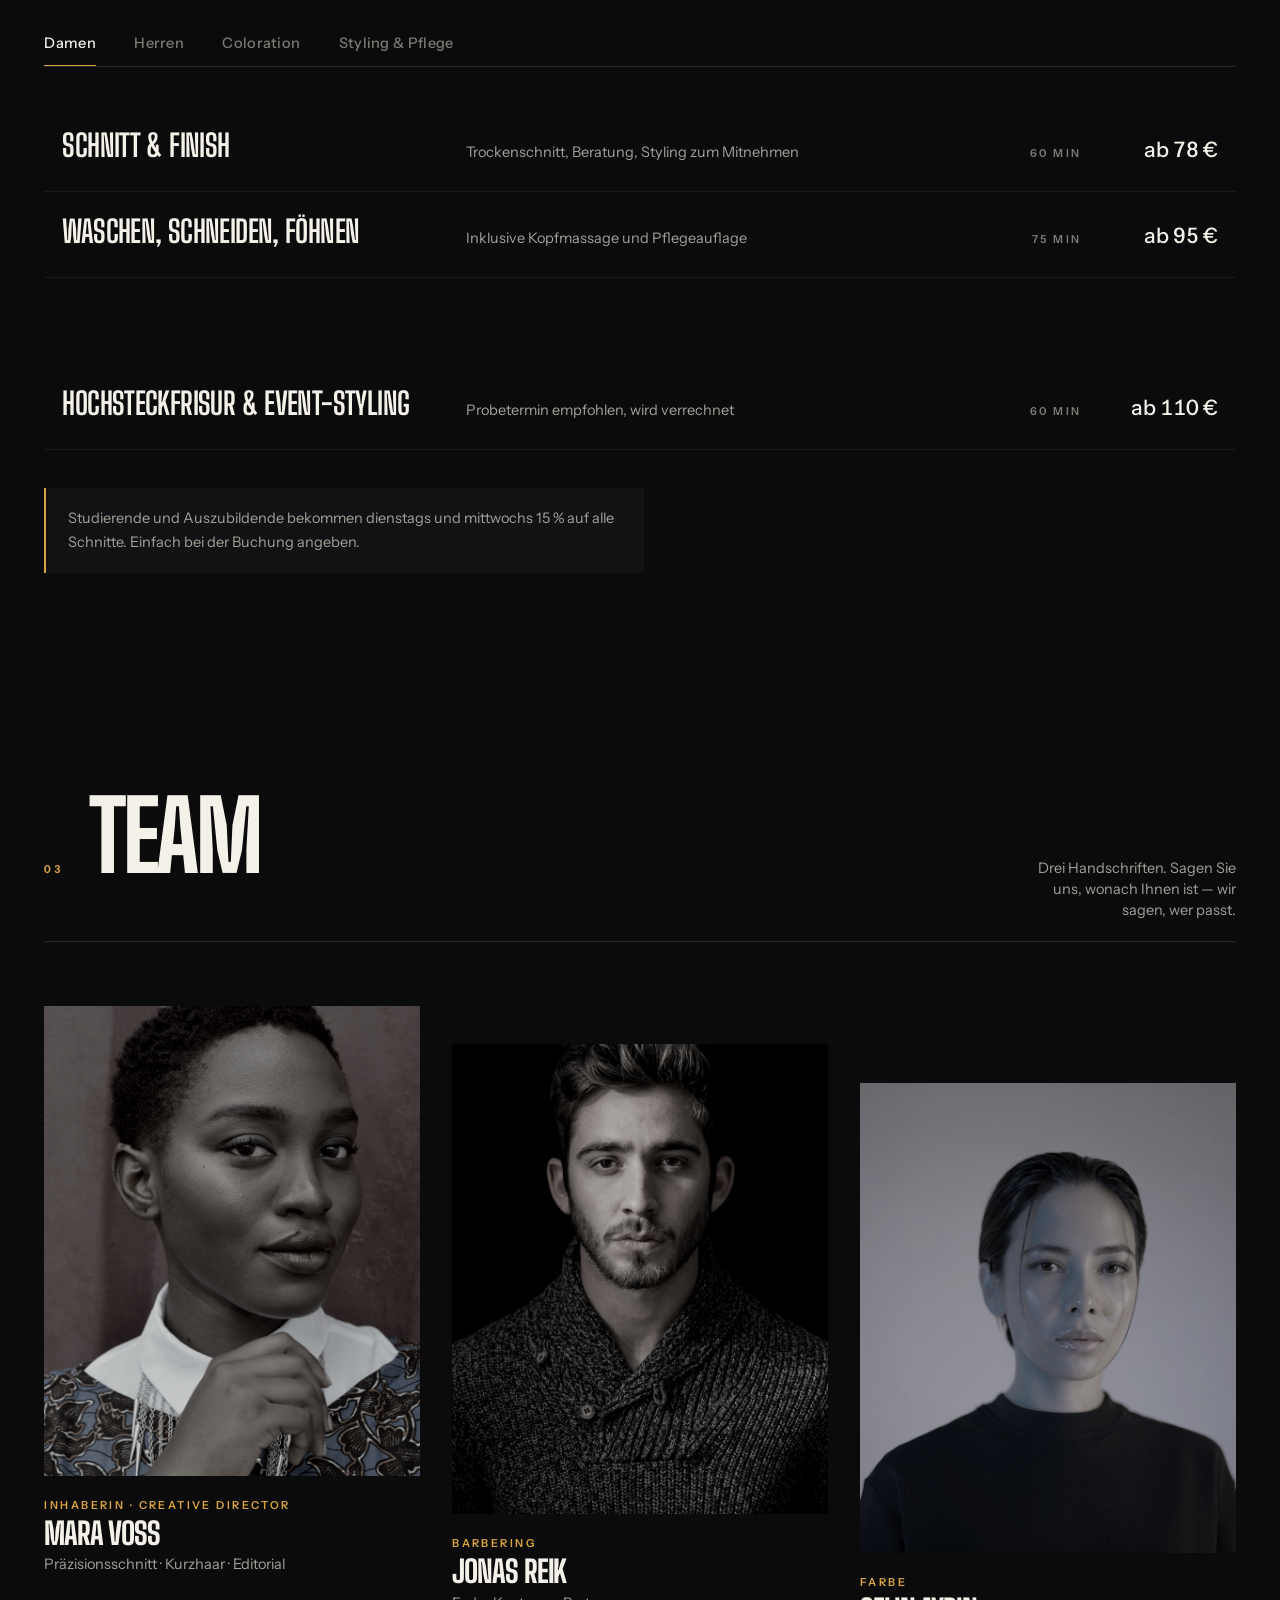
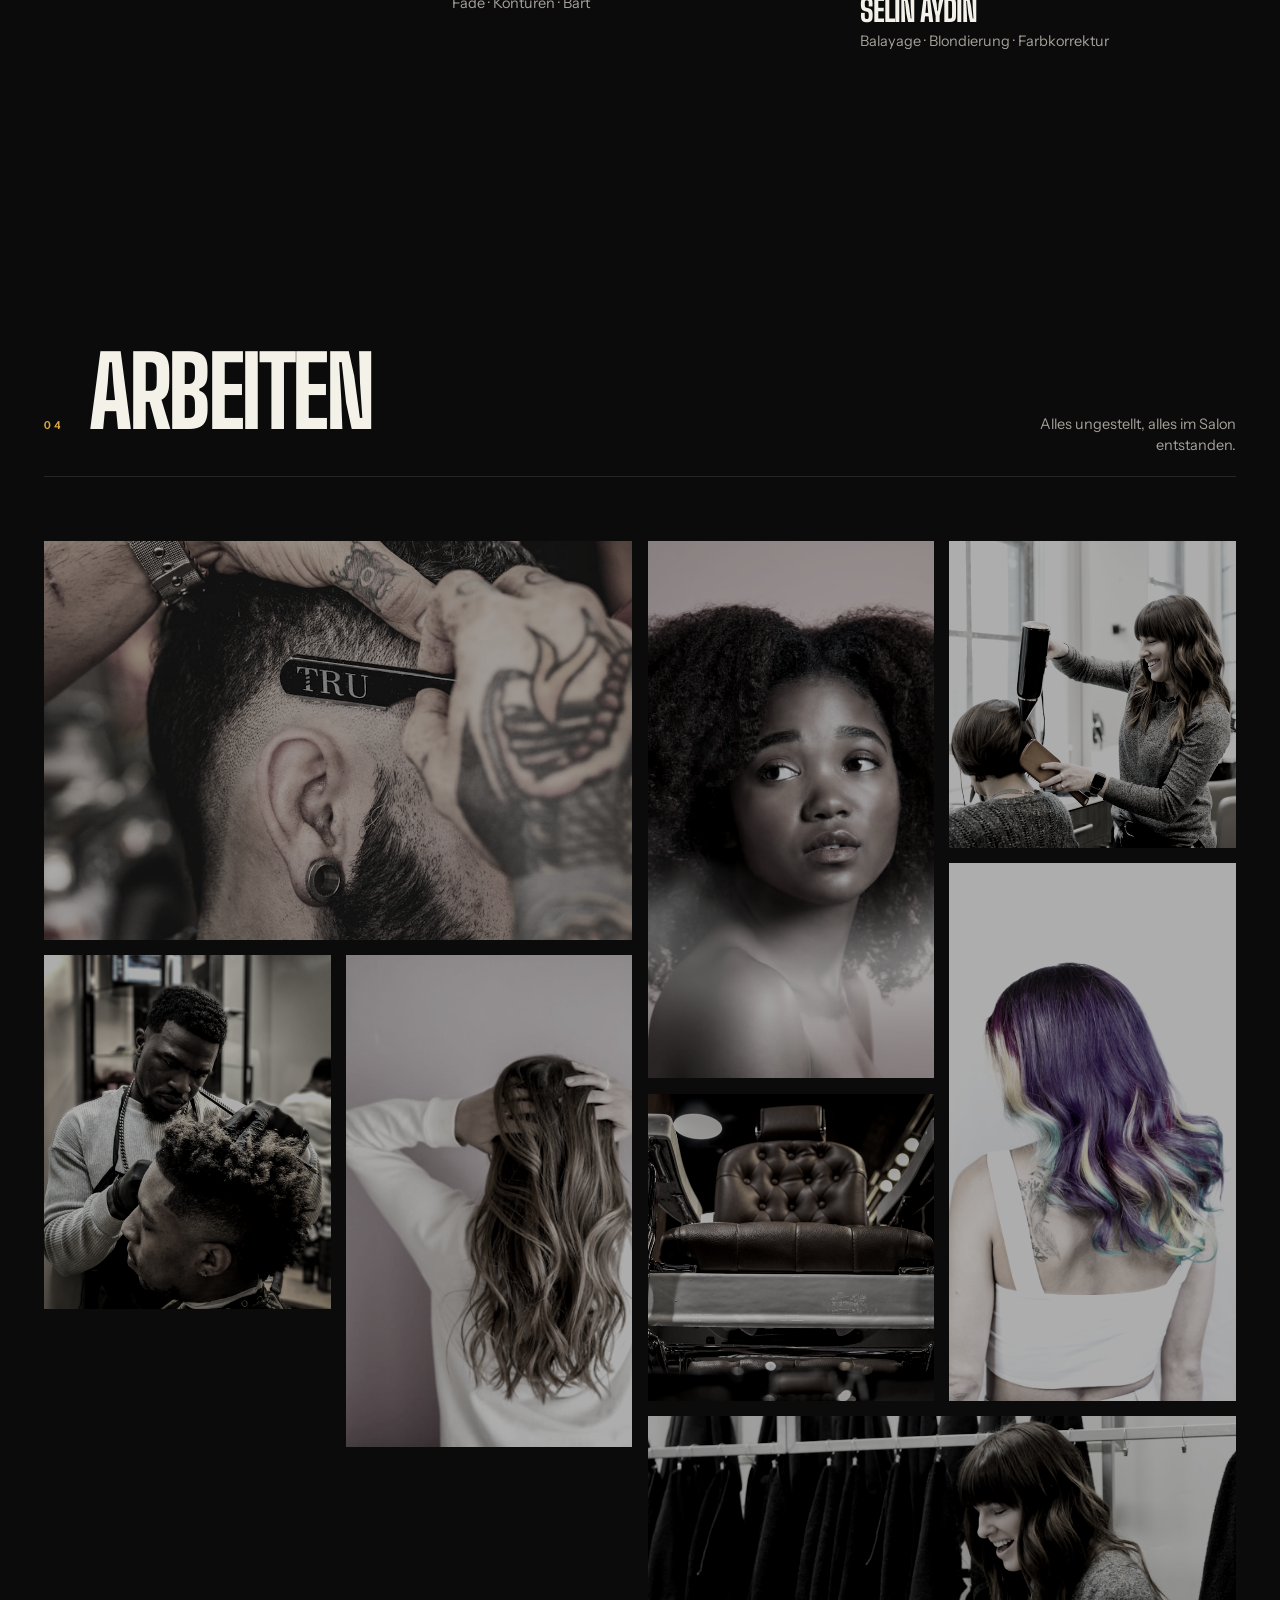
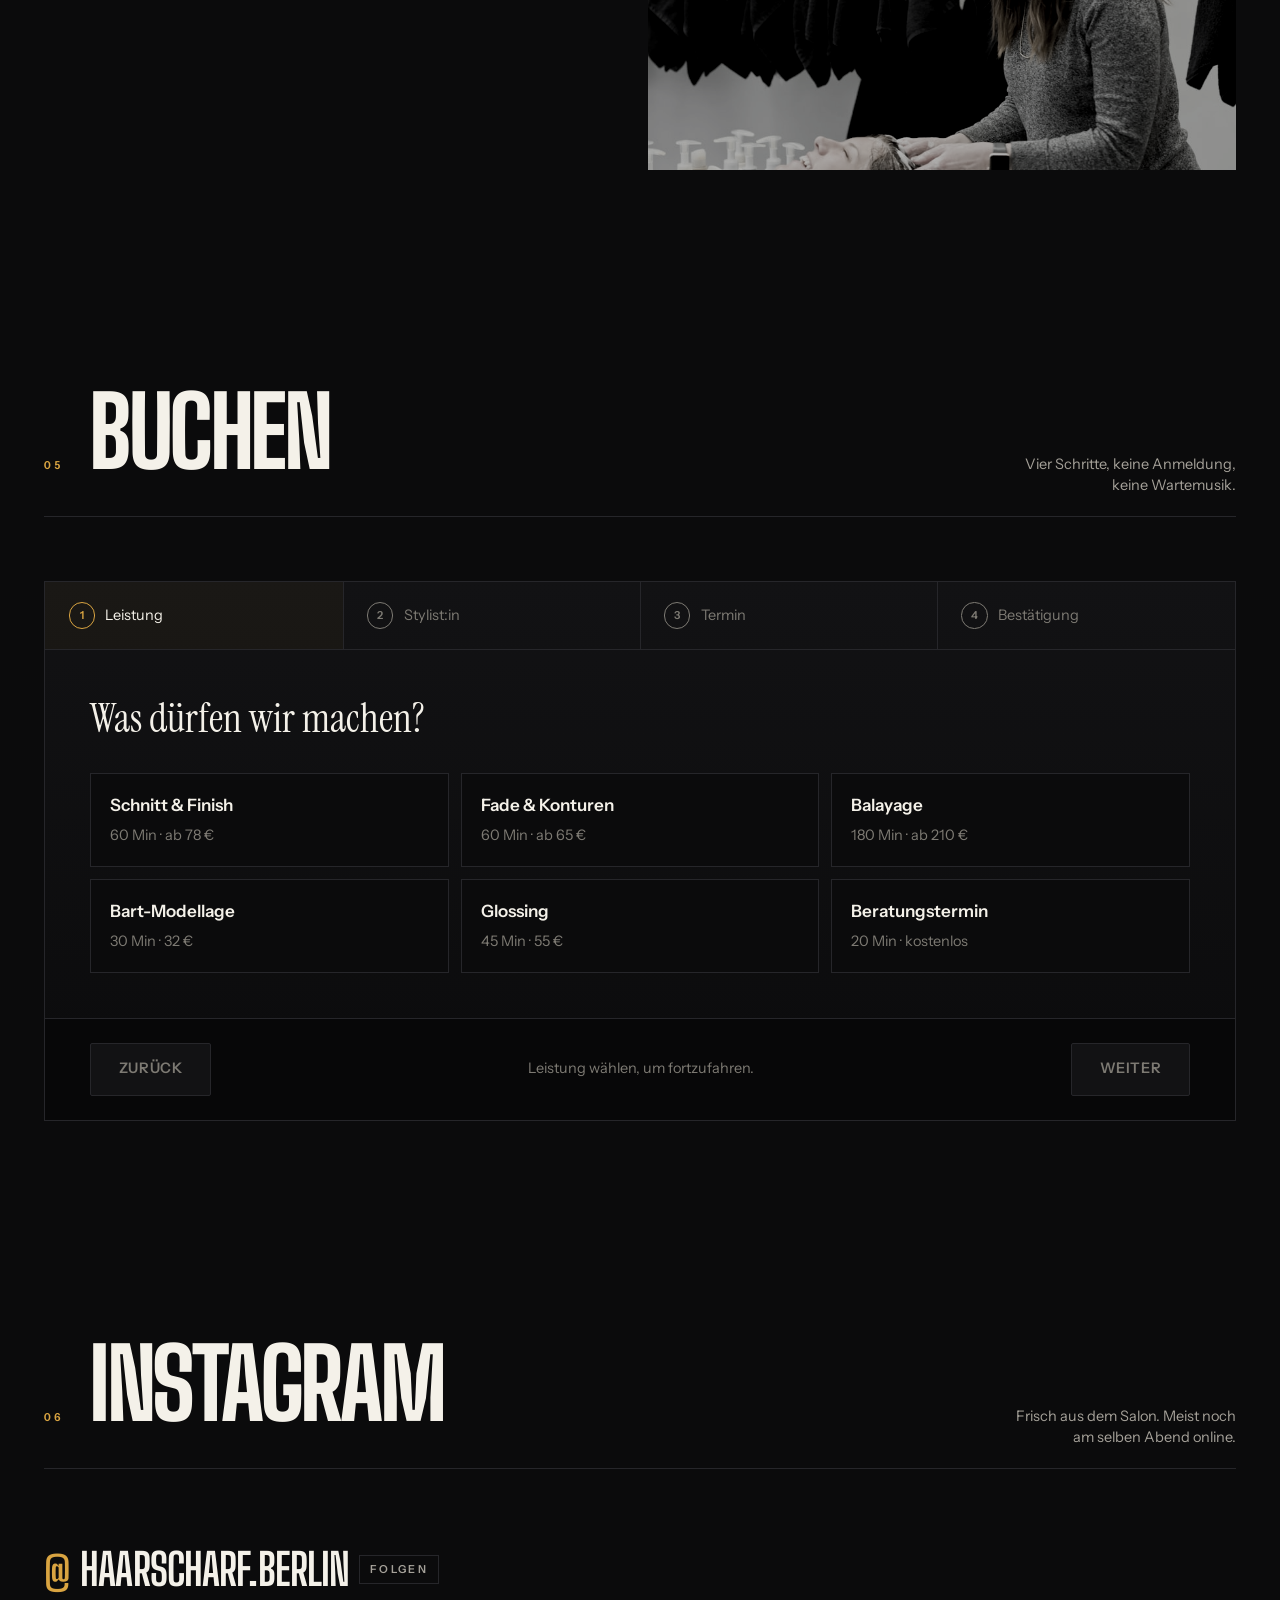
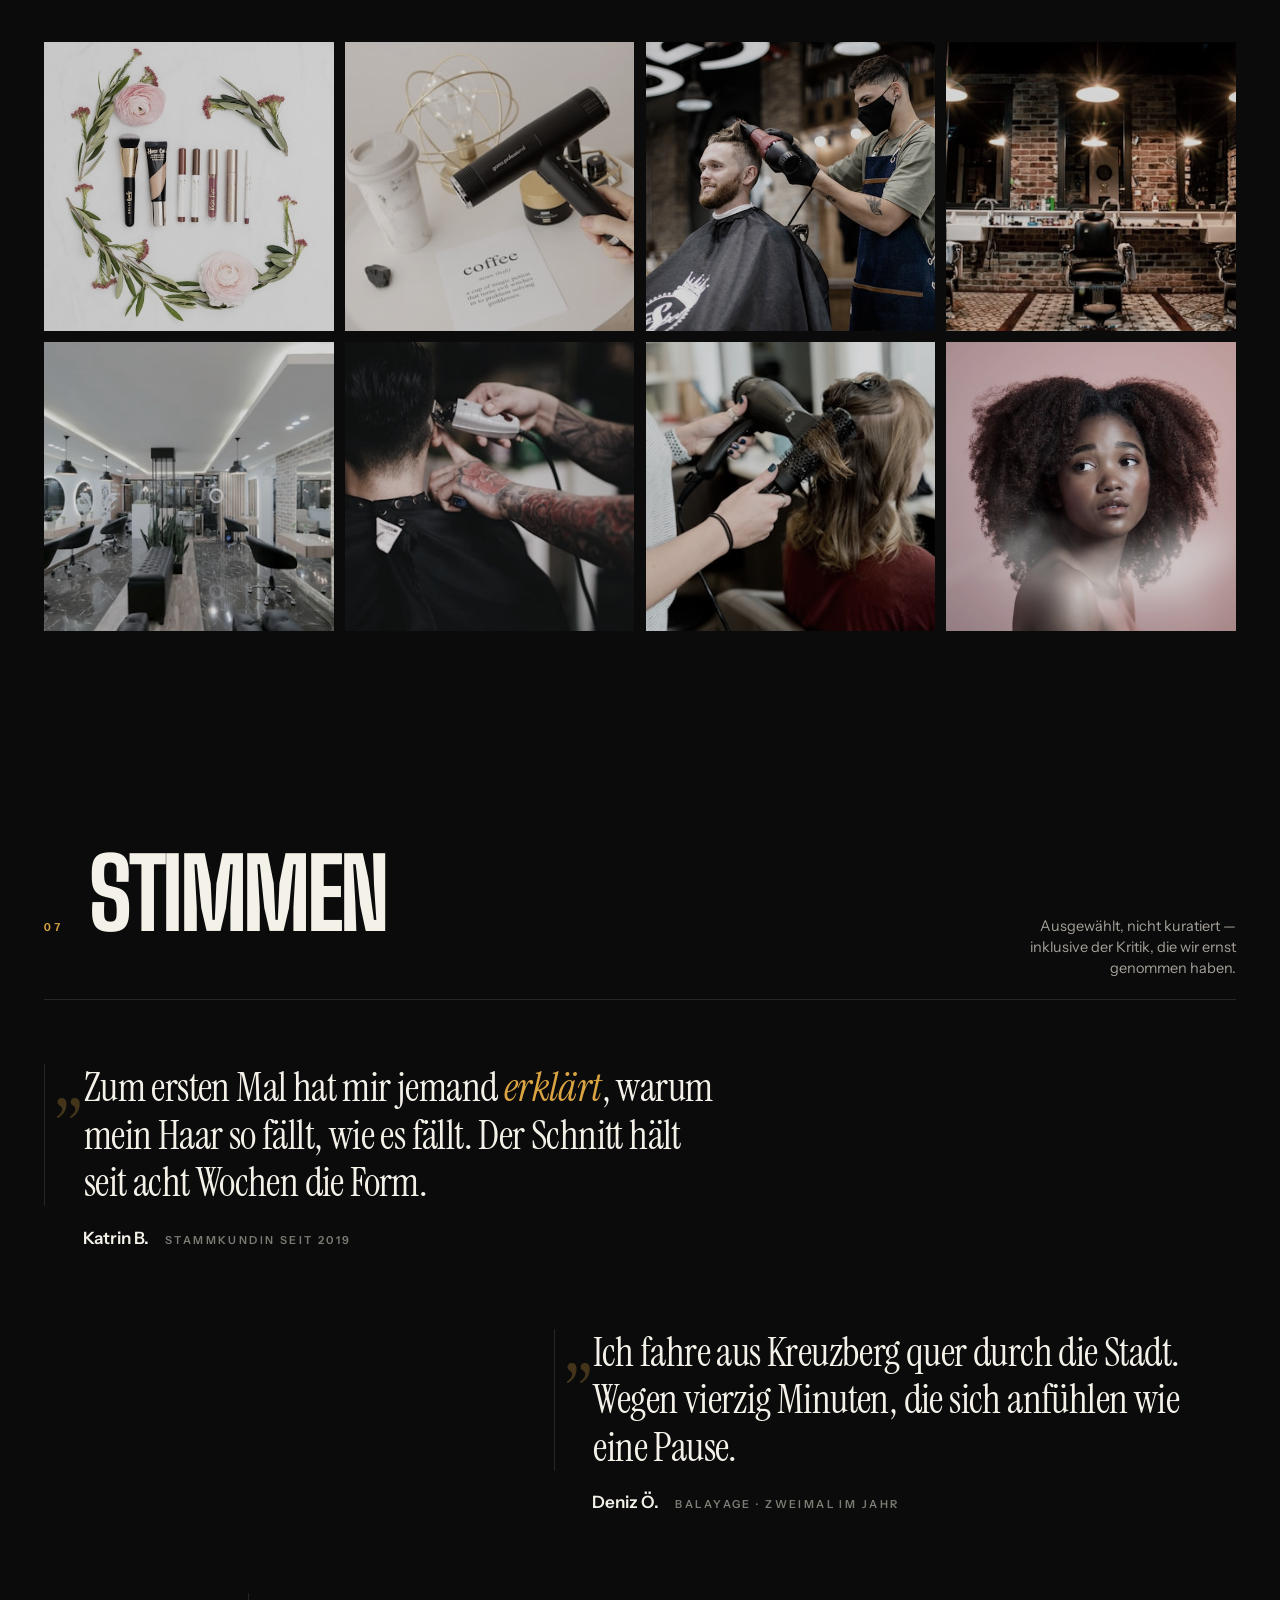
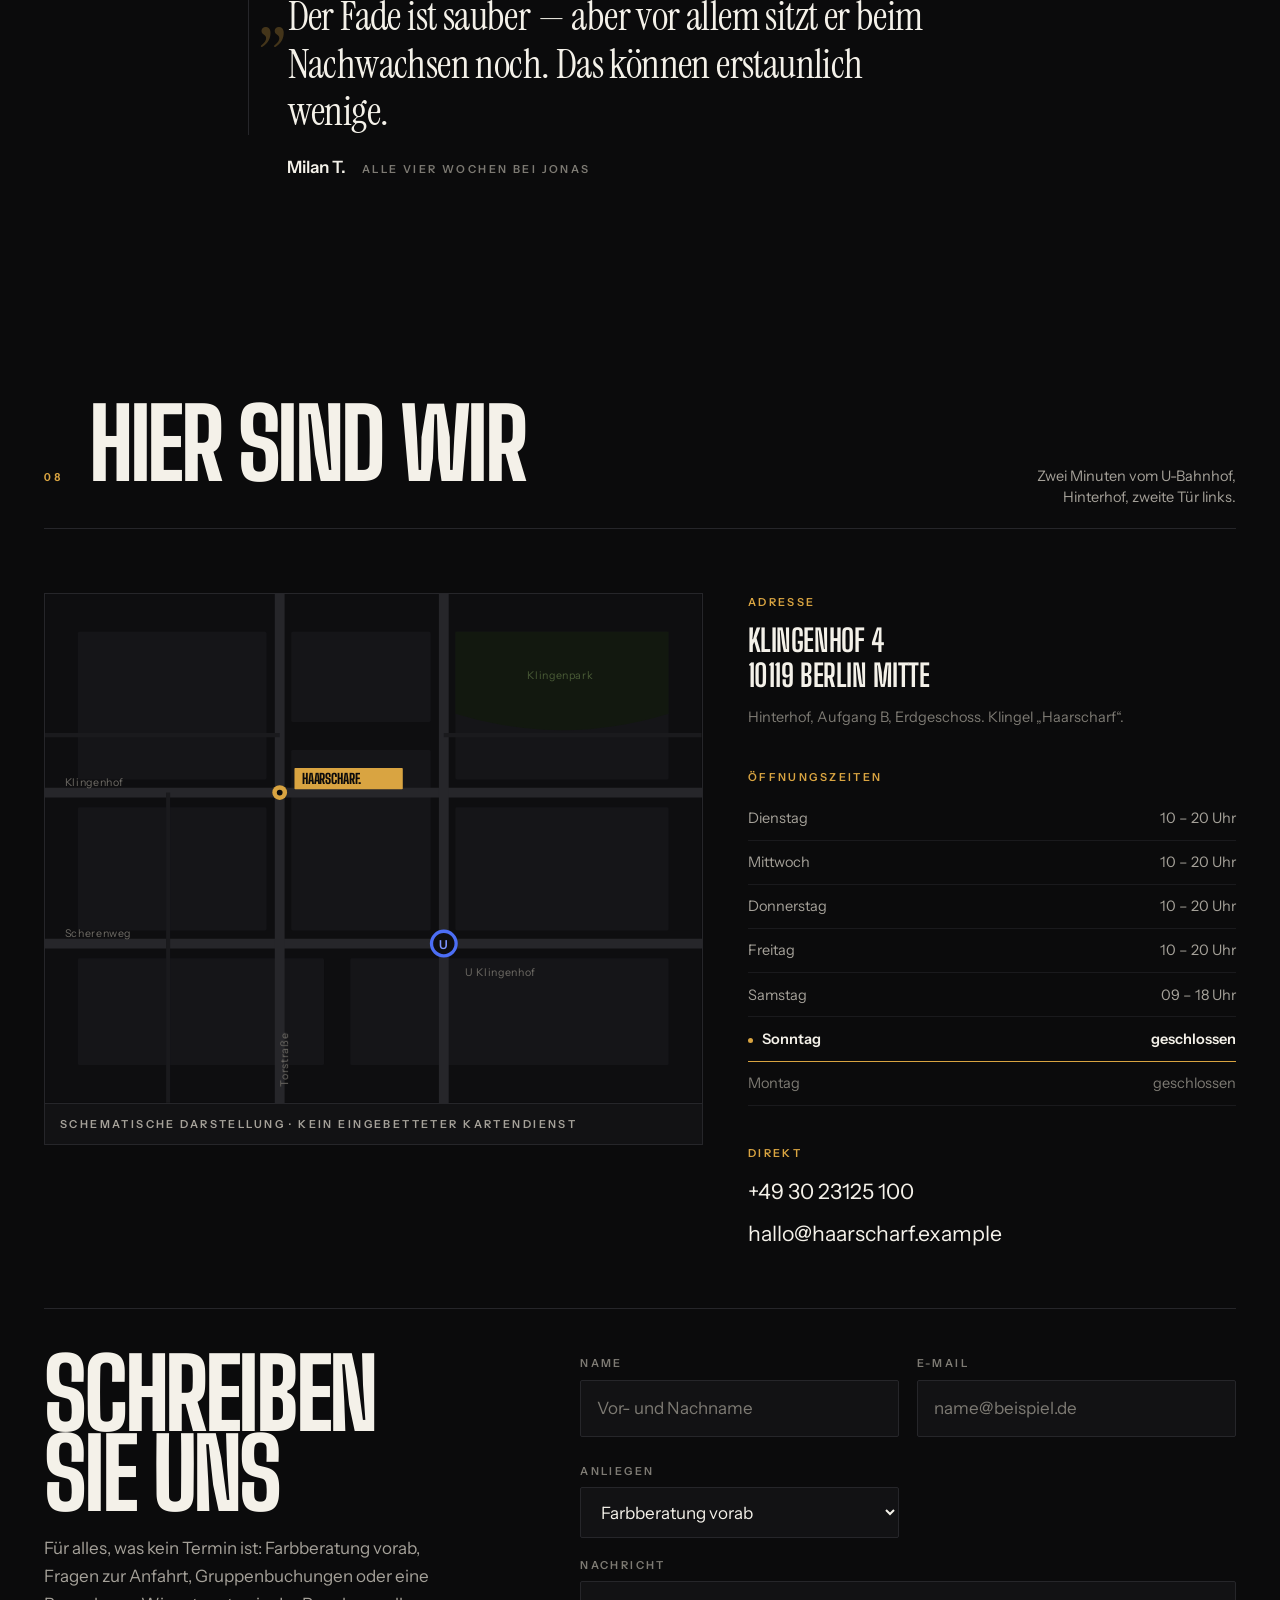
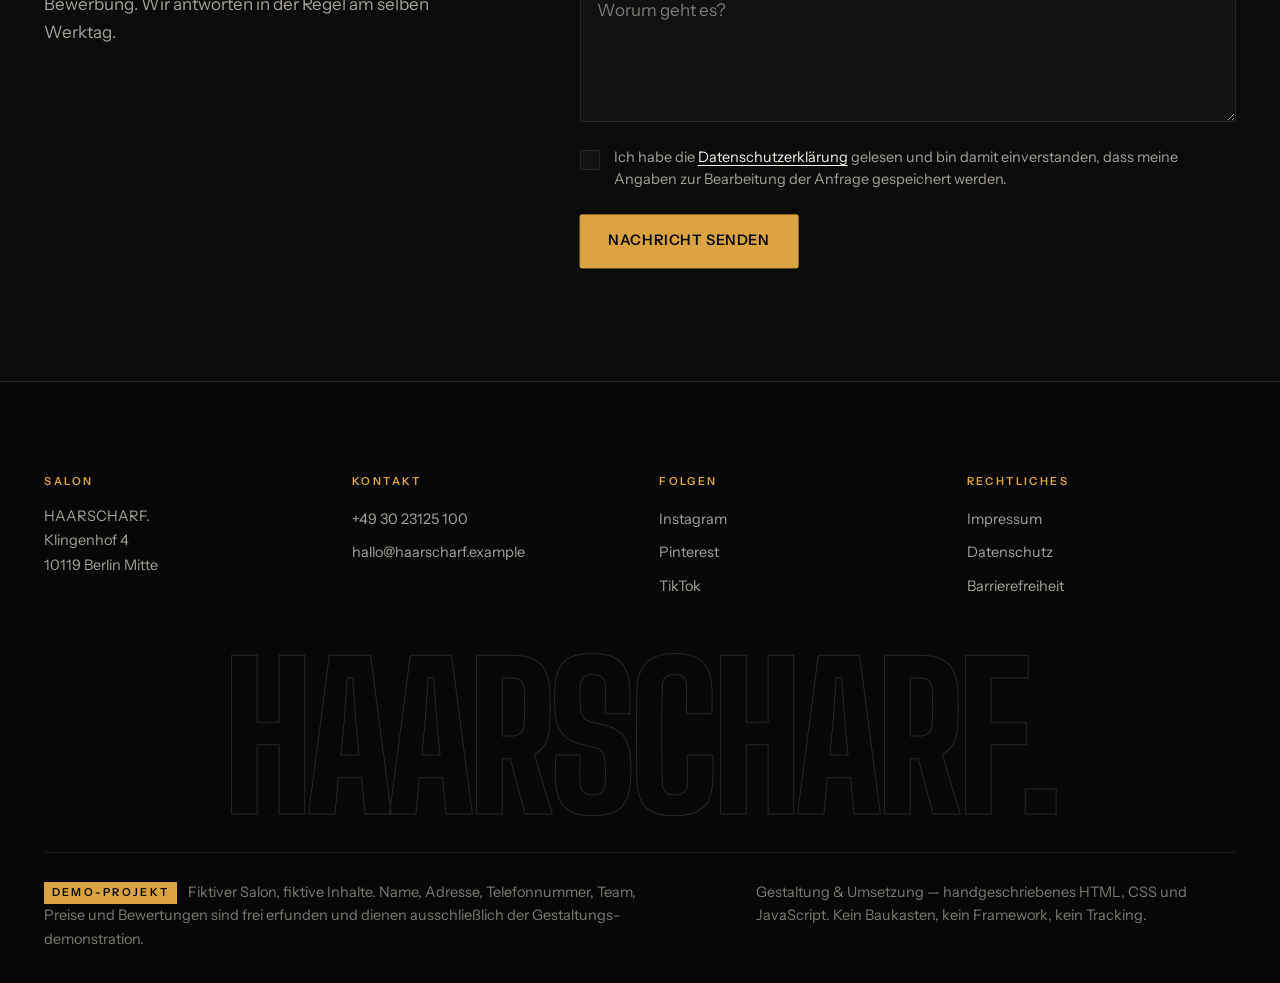
==== commit d7fe2c43: "Bildvorschau in der Preisliste entfernen Beim Überfahren einer Preiszeile erschien eine schwebende B" ====
--- a/index.html
+++ b/index.html
@@ -268,34 +268,29 @@
       <button role="tab" id="tab-styling" aria-controls="panel-styling" aria-selected="false" class="tab" data-magnetic>Styling &amp; Pflege</button>
     </div>
 
-    <!-- Schwebende Bildvorschau, die beim Überfahren einer Zeile dem
-         Cursor folgt. Reine Zugabe: auf Touch und bei reduzierter
-         Bewegung bleibt sie aus. -->
-    <div class="services__peek" id="svcPeek" aria-hidden="true"><img src="" alt=""></div>
-
     <div class="services__panels">
 
       <div class="services__panel is-active" role="tabpanel" id="panel-damen" aria-labelledby="tab-damen">
         <ul class="price-list">
-          <li class="price-row" data-peek="assets/img/svc-damen.jpg" data-reveal>
+          <li class="price-row" data-reveal>
             <span class="price-row__name">Schnitt &amp; Finish</span>
             <span class="price-row__desc">Trockenschnitt, Beratung, Styling zum Mitnehmen</span>
             <span class="price-row__dur label">60 Min</span>
             <span class="price-row__price">ab 78 €</span>
           </li>
-          <li class="price-row" data-peek="assets/img/svc-damen.jpg" data-reveal>
+          <li class="price-row" data-reveal>
             <span class="price-row__name">Waschen, Schneiden, Föhnen</span>
             <span class="price-row__desc">Inklusive Kopfmassage und Pflegeauflage</span>
             <span class="price-row__dur label">75 Min</span>
             <span class="price-row__price">ab 95 €</span>
           </li>
-          <li class="price-row" data-peek="assets/img/svc-styling.jpg" data-reveal>
+          <li class="price-row" data-reveal>
             <span class="price-row__name">Pony-Korrektur</span>
             <span class="price-row__desc">Zwischendurch, ohne Termin, wenn wir Luft haben</span>
             <span class="price-row__dur label">15 Min</span>
             <span class="price-row__price">18 €</span>
           </li>
-          <li class="price-row" data-peek="assets/img/svc-styling.jpg" data-reveal>
+          <li class="price-row" data-reveal>
             <span class="price-row__name">Hochsteckfrisur &amp; Event-Styling</span>
             <span class="price-row__desc">Probetermin empfohlen, wird verrechnet</span>
             <span class="price-row__dur label">60 Min</span>
@@ -306,25 +301,25 @@
 
       <div class="services__panel" role="tabpanel" id="panel-herren" aria-labelledby="tab-herren" hidden>
         <ul class="price-list">
-          <li class="price-row" data-peek="assets/img/svc-herren.jpg" data-reveal>
+          <li class="price-row" data-reveal>
             <span class="price-row__name">Klassischer Schnitt</span>
             <span class="price-row__desc">Schere und Maschine, Konturen sauber ausgearbeitet</span>
             <span class="price-row__dur label">45 Min</span>
             <span class="price-row__price">ab 52 €</span>
           </li>
-          <li class="price-row" data-peek="assets/img/svc-herren.jpg" data-reveal>
+          <li class="price-row" data-reveal>
             <span class="price-row__name">Fade &amp; Konturen</span>
             <span class="price-row__desc">Skin, Low oder Mid — Übergang bis auf die Haut</span>
             <span class="price-row__dur label">60 Min</span>
             <span class="price-row__price">ab 65 €</span>
           </li>
-          <li class="price-row" data-peek="assets/img/svc-herren.jpg" data-reveal>
+          <li class="price-row" data-reveal>
             <span class="price-row__name">Bart-Modellage</span>
             <span class="price-row__desc">Formen, Messerkontur, heißes Tuch</span>
             <span class="price-row__dur label">30 Min</span>
             <span class="price-row__price">32 €</span>
           </li>
-          <li class="price-row" data-peek="assets/img/svc-herren.jpg" data-reveal>
+          <li class="price-row" data-reveal>
             <span class="price-row__name">Kopf &amp; Bart komplett</span>
             <span class="price-row__desc">Schnitt und Bart in einem Termin, aufeinander abgestimmt</span>
             <span class="price-row__dur label">75 Min</span>
@@ -335,25 +330,25 @@
 
       <div class="services__panel" role="tabpanel" id="panel-color" aria-labelledby="tab-color" hidden>
         <ul class="price-list">
-          <li class="price-row" data-peek="assets/img/svc-color.jpg" data-reveal>
+          <li class="price-row" data-reveal>
             <span class="price-row__name">Ansatz &amp; Farbauffrischung</span>
             <span class="price-row__desc">Bis 3 cm Ansatz, inklusive Glanzabschluss</span>
             <span class="price-row__dur label">90 Min</span>
             <span class="price-row__price">ab 89 €</span>
           </li>
-          <li class="price-row" data-peek="assets/img/svc-color.jpg" data-reveal>
+          <li class="price-row" data-reveal>
             <span class="price-row__name">Balayage · Freihand</span>
             <span class="price-row__desc">Weiche Übergänge, mitwachsend, ohne harte Ansatzkante</span>
             <span class="price-row__dur label">180 Min</span>
             <span class="price-row__price">ab 210 €</span>
           </li>
-          <li class="price-row" data-peek="assets/img/svc-color.jpg" data-reveal>
+          <li class="price-row" data-reveal>
             <span class="price-row__name">Foliensträhnen</span>
             <span class="price-row__desc">Halber oder ganzer Kopf, nach Haarlänge</span>
             <span class="price-row__dur label">150 Min</span>
             <span class="price-row__price">ab 165 €</span>
           </li>
-          <li class="price-row" data-peek="assets/img/svc-color.jpg" data-reveal>
+          <li class="price-row" data-reveal>
             <span class="price-row__name">Farbkorrektur</span>
             <span class="price-row__desc">Nur nach kostenloser Beratung — wir sagen ehrlich, was geht</span>
             <span class="price-row__dur label">nach Absprache</span>
@@ -364,25 +359,25 @@
 
       <div class="services__panel" role="tabpanel" id="panel-styling" aria-labelledby="tab-styling" hidden>
         <ul class="price-list">
-          <li class="price-row" data-peek="assets/img/svc-styling.jpg" data-reveal>
+          <li class="price-row" data-reveal>
             <span class="price-row__name">Föhn-Styling</span>
             <span class="price-row__desc">Rundbürste, Welle oder glatt</span>
             <span class="price-row__dur label">30 Min</span>
             <span class="price-row__price">38 €</span>
           </li>
-          <li class="price-row" data-peek="assets/img/svc-color.jpg" data-reveal>
+          <li class="price-row" data-reveal>
             <span class="price-row__name">Glossing · Glanzversiegelung</span>
             <span class="price-row__desc">Ohne Aufhellung, schließt die Schuppenschicht</span>
             <span class="price-row__dur label">45 Min</span>
             <span class="price-row__price">55 €</span>
           </li>
-          <li class="price-row" data-peek="assets/img/svc-styling.jpg" data-reveal>
+          <li class="price-row" data-reveal>
             <span class="price-row__name">Keratin-Aufbaukur</span>
             <span class="price-row__desc">Für strapaziertes und blondiertes Haar</span>
             <span class="price-row__dur label">60 Min</span>
             <span class="price-row__price">79 €</span>
           </li>
-          <li class="price-row" data-peek="assets/img/svc-damen.jpg" data-reveal>
+          <li class="price-row" data-reveal>
             <span class="price-row__name">Kopfhaut-Ritual</span>
             <span class="price-row__desc">Peeling, Massage, Serum — auch als Ergänzung buchbar</span>
             <span class="price-row__dur label">30 Min</span>
--- a/css/tokens.css
+++ b/css/tokens.css
@@ -67,7 +67,14 @@
   /* --- Raster & Raum ----------------------------------------------- */
   --page-max:      88rem;        /* 1408px – bewusst breit, editorial   */
   --gutter:        clamp(1.25rem, 0.7rem + 2.6vw, 4.5rem);
-  --section-y:     clamp(5rem, 3rem + 9vw, 12rem);
+
+  /* Abstand ober- und unterhalb jeder Sektion. Achtung beim Ändern:
+     zwischen zwei Sektionen wirkt der Wert DOPPELT, weil sich unteres
+     und oberes Polster addieren. Als Faustregel sollte die Lücke rund
+     ein Viertel Bildschirmhöhe betragen – sie soll als Pause gelesen
+     werden, nicht als Seitenende. Bei 1512x950 ergibt das hier 126 px
+     je Seite, also 252 px Lücke (~26 % der Fensterhöhe).             */
+  --section-y:     clamp(4.5rem, 2rem + 6.2vw, 8.5rem);
   --stack:         clamp(1rem, 0.8rem + 0.8vw, 1.75rem);
 
   /* --- Bewegung -----------------------------------------------------
--- a/css/sections.css
+++ b/css/sections.css
@@ -283,6 +283,11 @@
   transition: filter var(--t-slow) var(--ease), transform var(--t-slow) var(--ease);
 }
 .philo__fig:hover img { filter: grayscale(0) contrast(1.02) brightness(0.95); transform: scale(1.02); }
+/* Ohne Zeiger gibt es kein :hover. Dort setzt js/interactions.js beim
+   Scrollen .is-lit — nur die Farbe kommt zurück, nicht der Zoom: eine
+   Vergrößerung ohne Zeiger, von dem man wieder wegfahren könnte, wirkt
+   wie ein Fehler statt wie eine Reaktion. */
+.philo__fig.is-lit img { filter: grayscale(0) contrast(1.02) brightness(0.95); }
 .philo__fig figcaption { padding-top: 0.7rem; color: var(--bone-faint); }
 
 /* Drei Zahlen als Beleg statt Behauptung. */
@@ -396,23 +401,6 @@
   font-variant-numeric: tabular-nums;
   white-space: nowrap;
 }
-
-/* Schwebende Bildvorschau am Cursor. */
-.services__peek {
-  position: fixed;
-  top: 0; left: 0;
-  z-index: calc(var(--z-overlay) - 2);
-  width: 230px;
-  aspect-ratio: 4 / 5;
-  overflow: hidden;
-  pointer-events: none;
-  opacity: 0;
-  transform: translate(-50%, -50%) scale(0.9) rotate(-3deg);
-  transition: opacity var(--t-base) var(--ease), transform var(--t-base) var(--spring);
-  border: 1px solid var(--line);
-}
-.services__peek.is-on { opacity: 1; transform: translate(-50%, -50%) scale(1) rotate(-3deg); }
-.services__peek img { width: 100%; height: 100%; object-fit: cover; }
 
 .services__note {
   margin-top: clamp(1.75rem, 3vw, 2.75rem);
@@ -464,6 +452,10 @@
   filter: grayscale(0) contrast(1.02) brightness(0.95);
   transform: scale(1.04);
 }
+/* Touch-Gegenstück, siehe Hinweis bei .philo__fig.is-lit */
+.team-card.is-lit .team-card__media img {
+  filter: grayscale(0) contrast(1.02) brightness(0.95);
+}
 
 /* Akzentrahmen, der beim Hover einfährt. */
 .team-card__media::after {
@@ -562,6 +554,10 @@
   filter: grayscale(0) contrast(1.02) brightness(0.98);
   transform: scale(1.05);
 }
+/* Touch-Gegenstück, siehe Hinweis bei .philo__fig.is-lit */
+.gal.is-lit .gal__btn img {
+  filter: grayscale(0) contrast(1.02) brightness(0.98);
+}
 
 .gal__cap {
   position: absolute;
@@ -576,6 +572,12 @@
 }
 .gal__btn:hover .gal__cap,
 .gal__btn:focus-visible .gal__cap { opacity: 1; transform: none; }
+
+/* Ohne Zeiger bleibt die Bildunterschrift dauerhaft stehen – sonst
+   wäre sie auf Tablets und Telefonen gar nicht erreichbar. */
+@media (hover: none) {
+  .gal__cap { opacity: 1; transform: none; }
+}
 
 @media (max-width: 61.9375rem) {
   .gallery__grid { grid-template-columns: repeat(2, 1fr); }
@@ -887,6 +889,8 @@
   transition: filter var(--t-base) var(--ease), transform var(--t-base) var(--ease);
 }
 .insta__tile:hover img { filter: none; transform: scale(1.06); }
+/* Touch-Gegenstück, siehe Hinweis bei .philo__fig.is-lit */
+.insta__tile.is-lit img { filter: none; }
 
 /* Overlay mit Likes/Kommentaren wie im echten Feed. */
 .insta__meta {
@@ -1055,8 +1059,10 @@
   display: grid;
   grid-template-columns: minmax(0, 0.85fr) minmax(0, 1.15fr);
   gap: clamp(2rem, 4vw, 4rem);
-  margin-top: clamp(3.5rem, 7vw, 7rem);
-  padding-top: clamp(2.5rem, 5vw, 4.5rem);
+  /* Der Kontaktblock sitzt innerhalb der Standort-Sektion, sein Abstand
+     zählt also zusätzlich zu --section-y. Deshalb hier knapper. */
+  margin-top: clamp(2.5rem, 4.5vw, 4.5rem);
+  padding-top: clamp(2rem, 3.5vw, 3.5rem);
   border-top: 1px solid var(--line);
 }
 .contact__title { font-size: var(--fs-h2); margin-bottom: 1.25rem; }
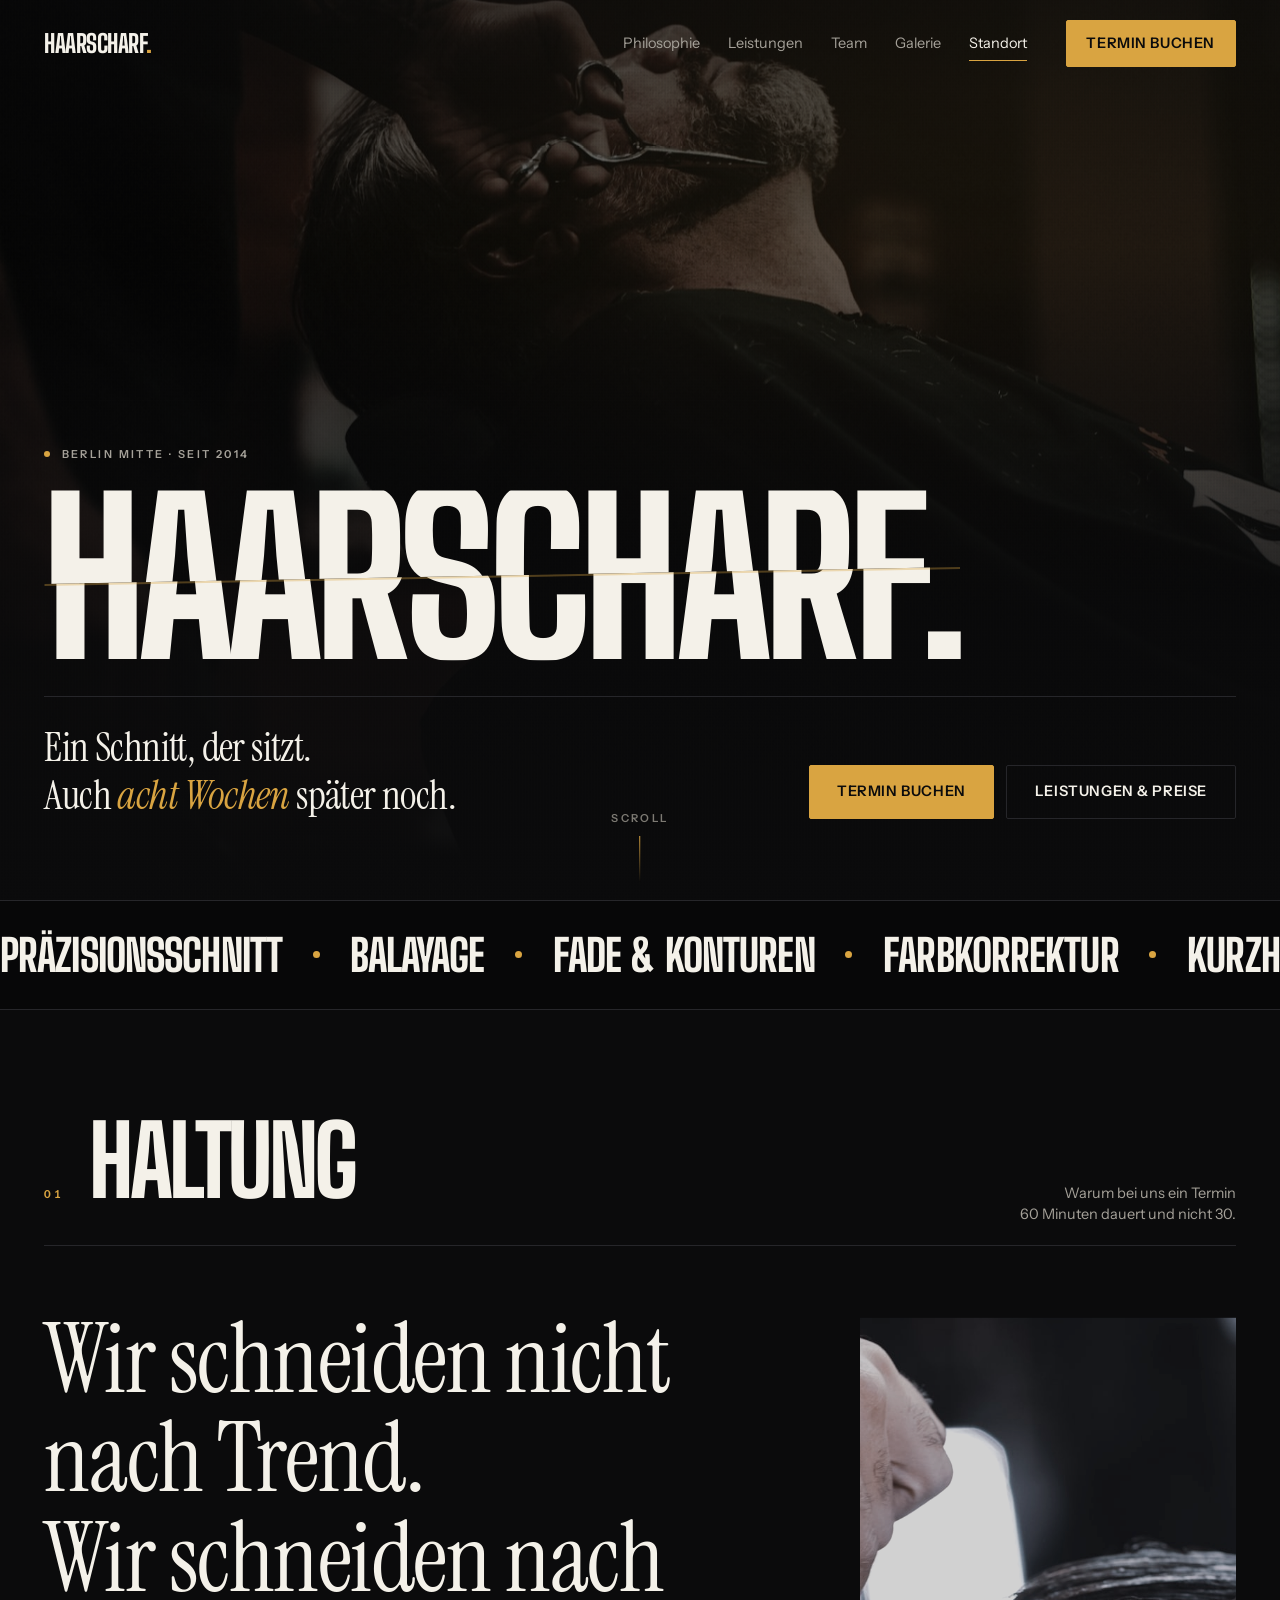
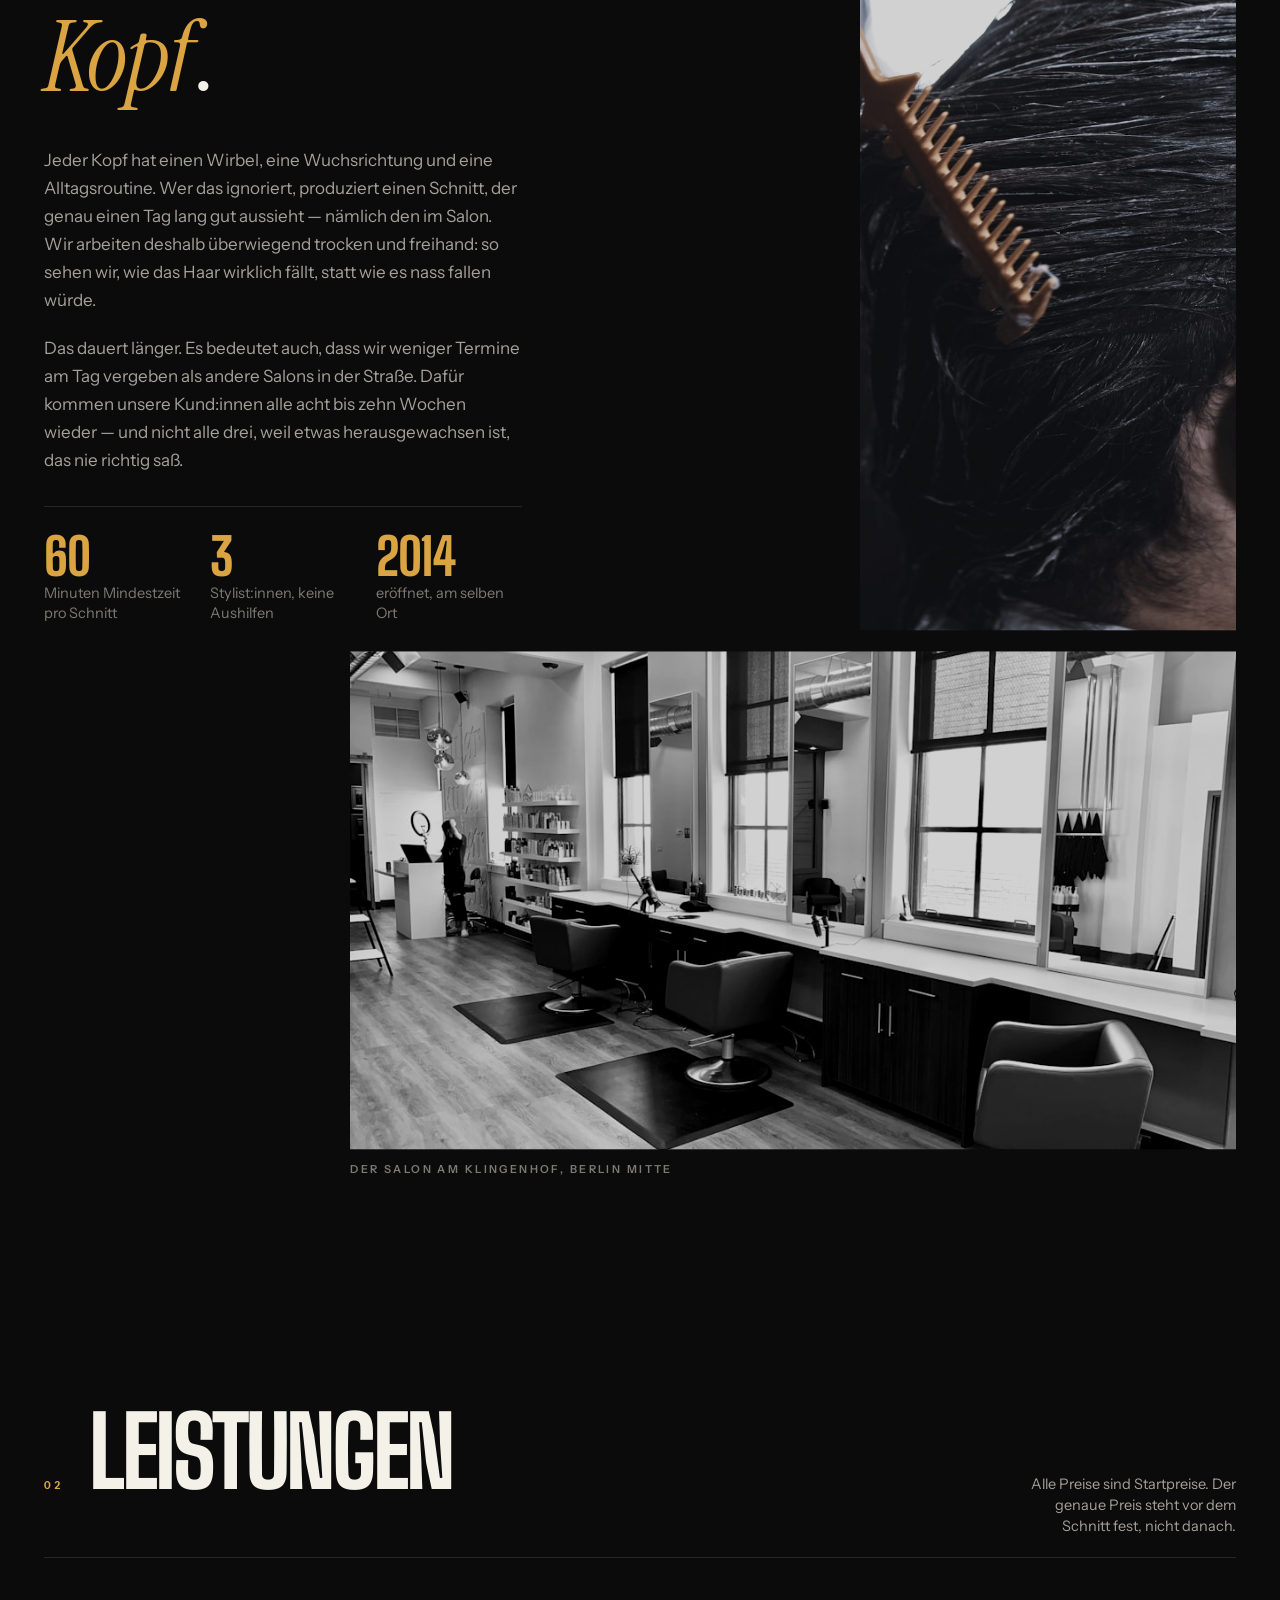
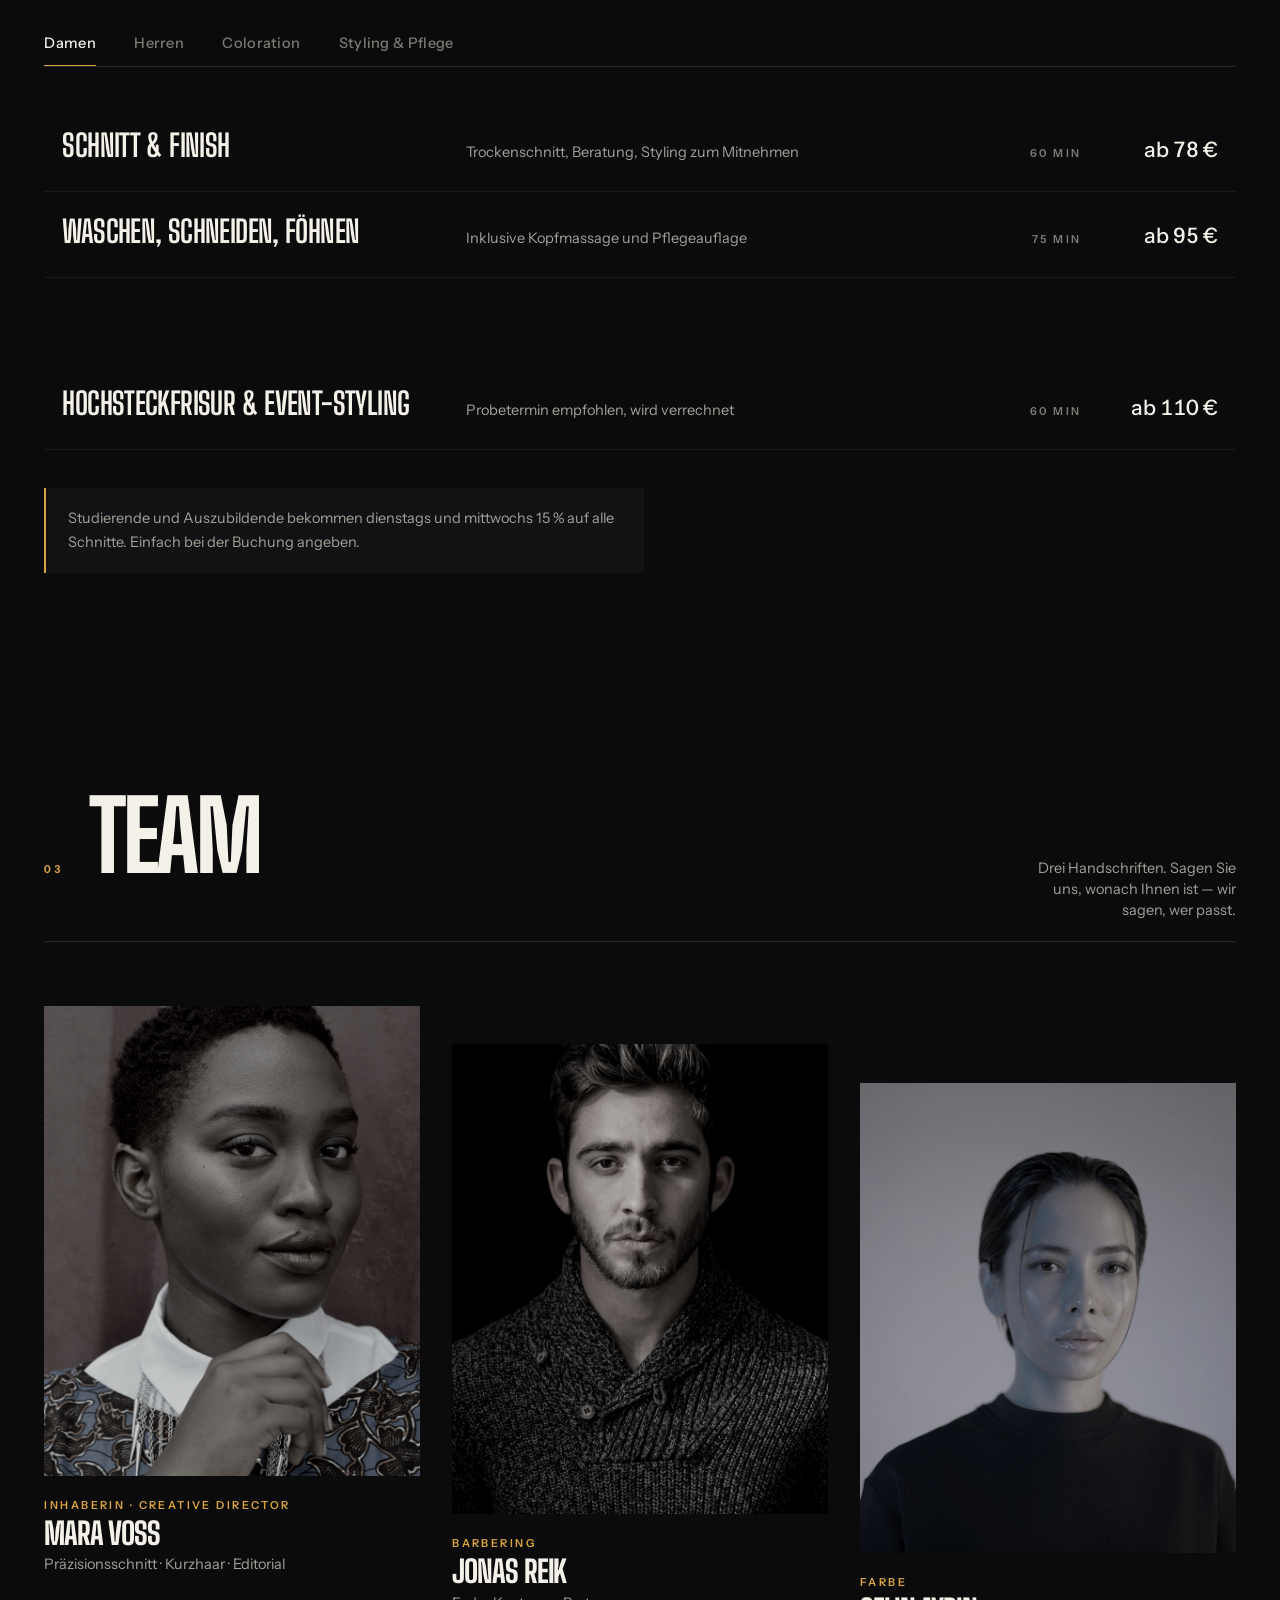
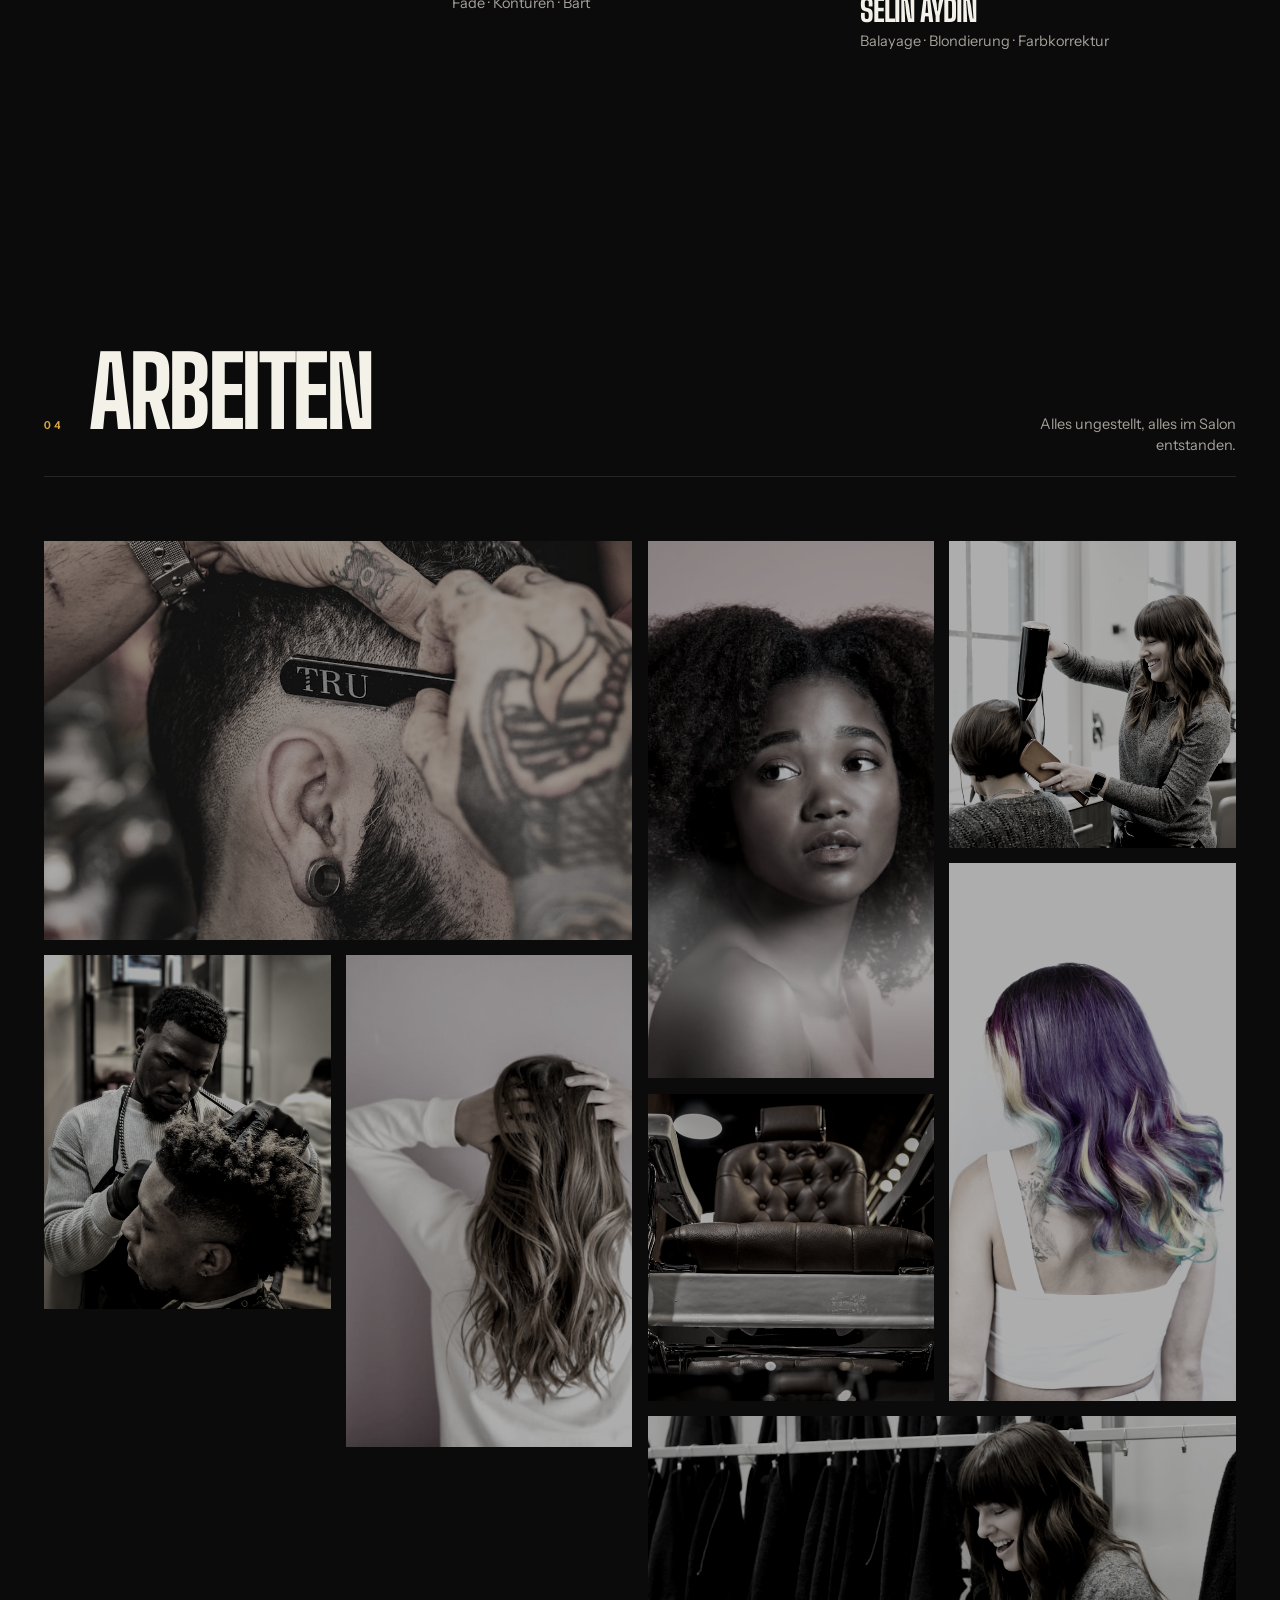
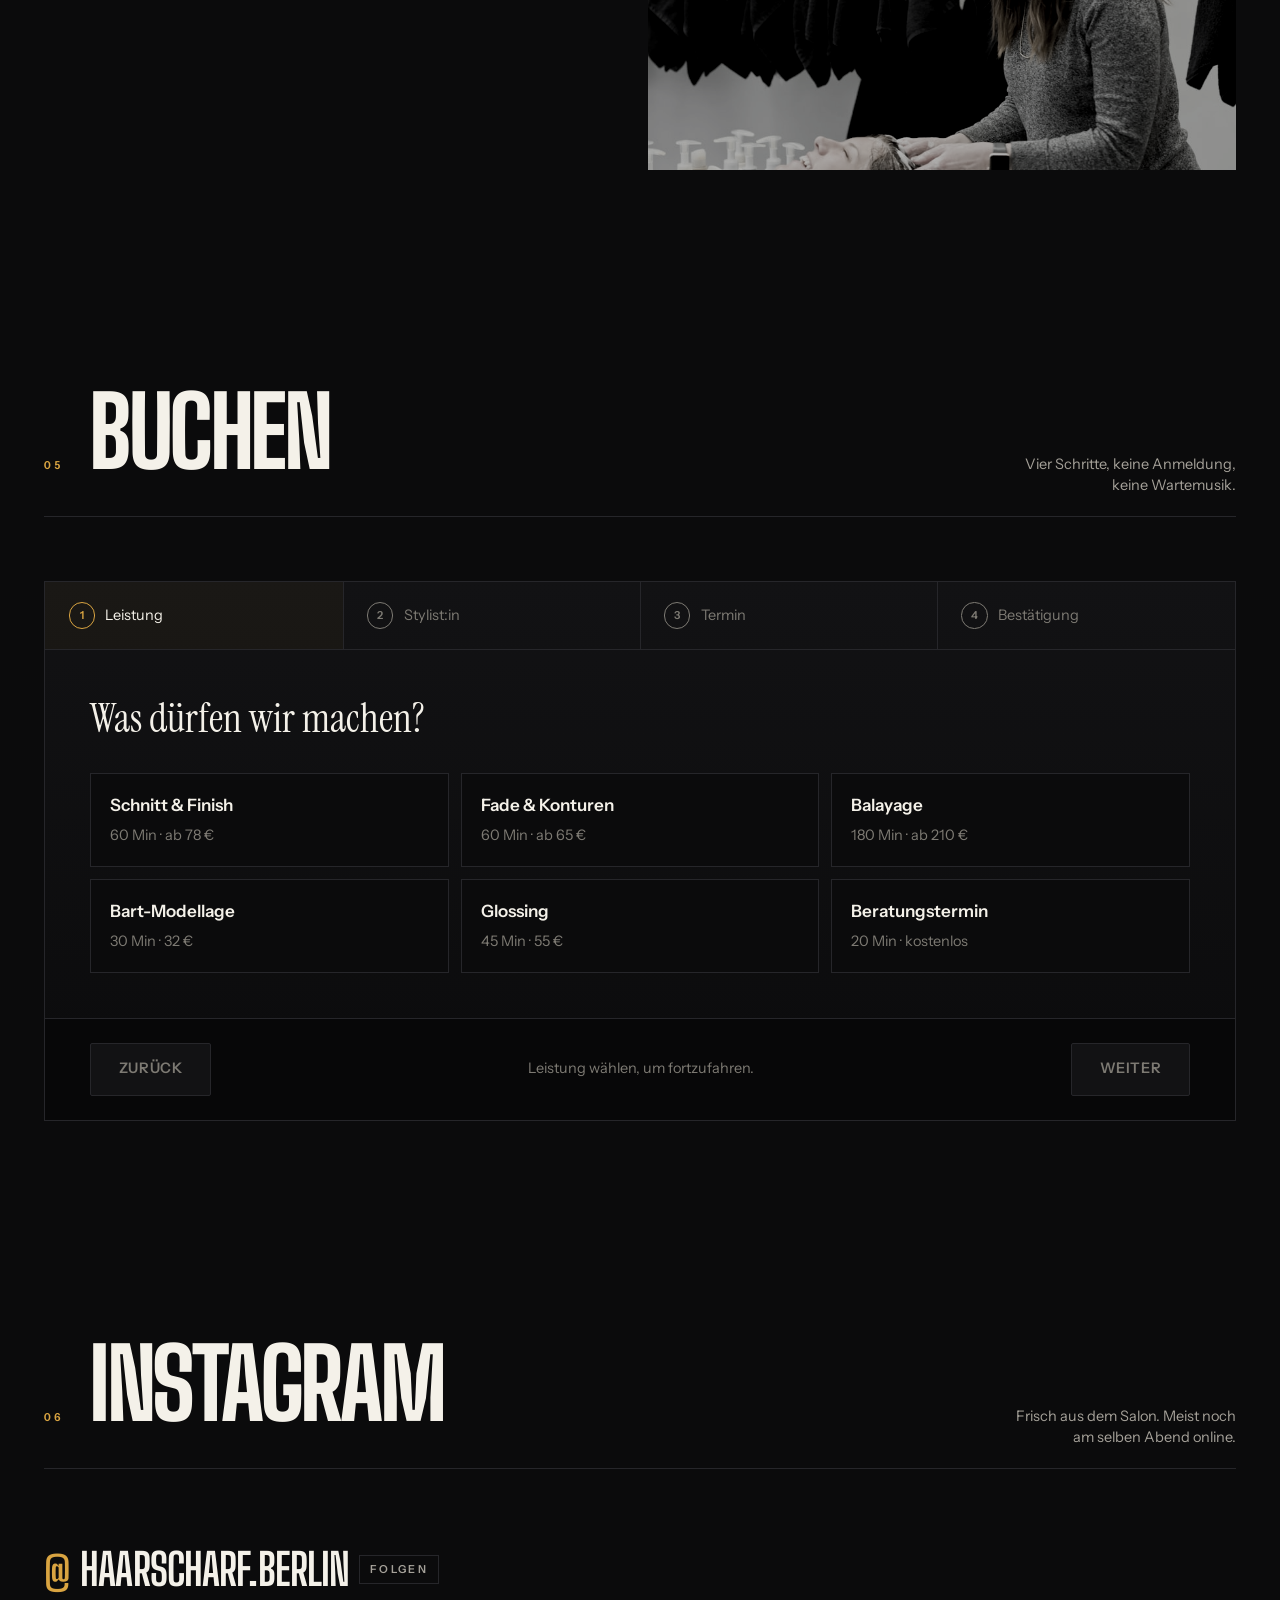
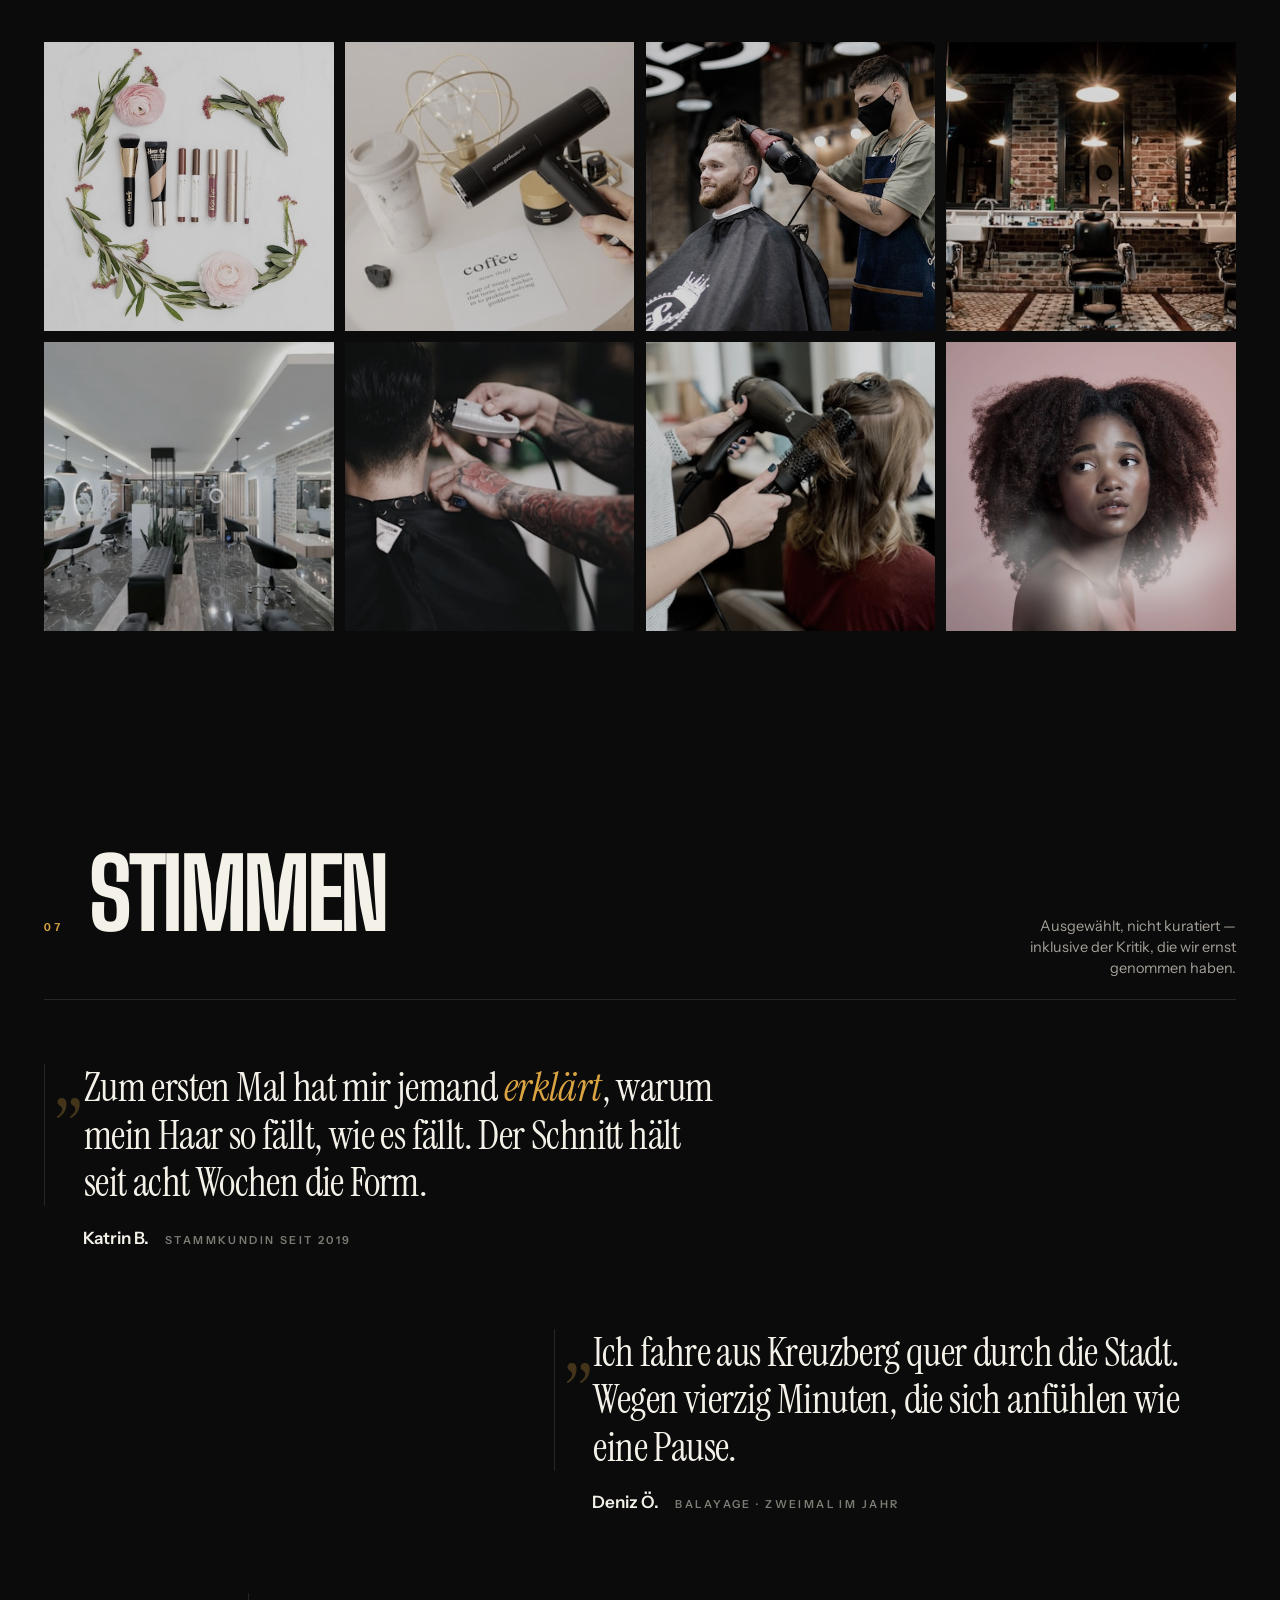
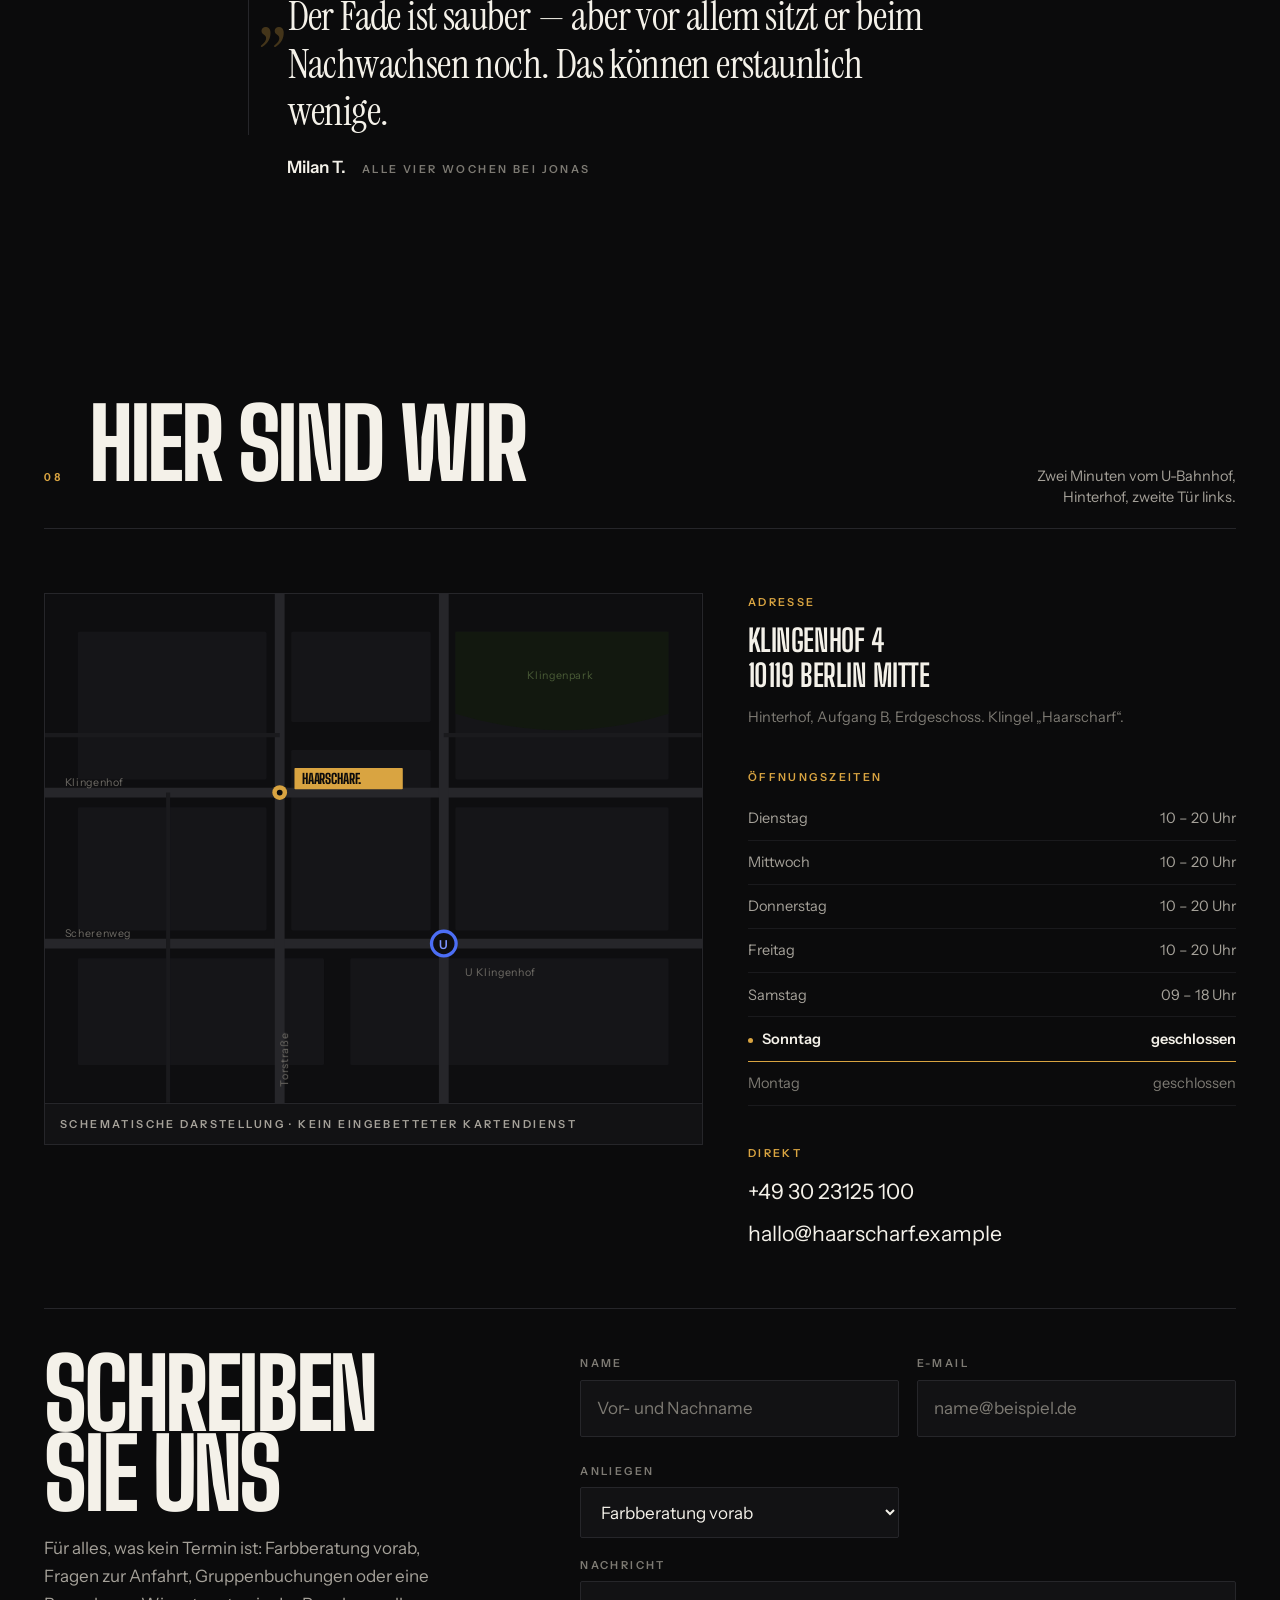
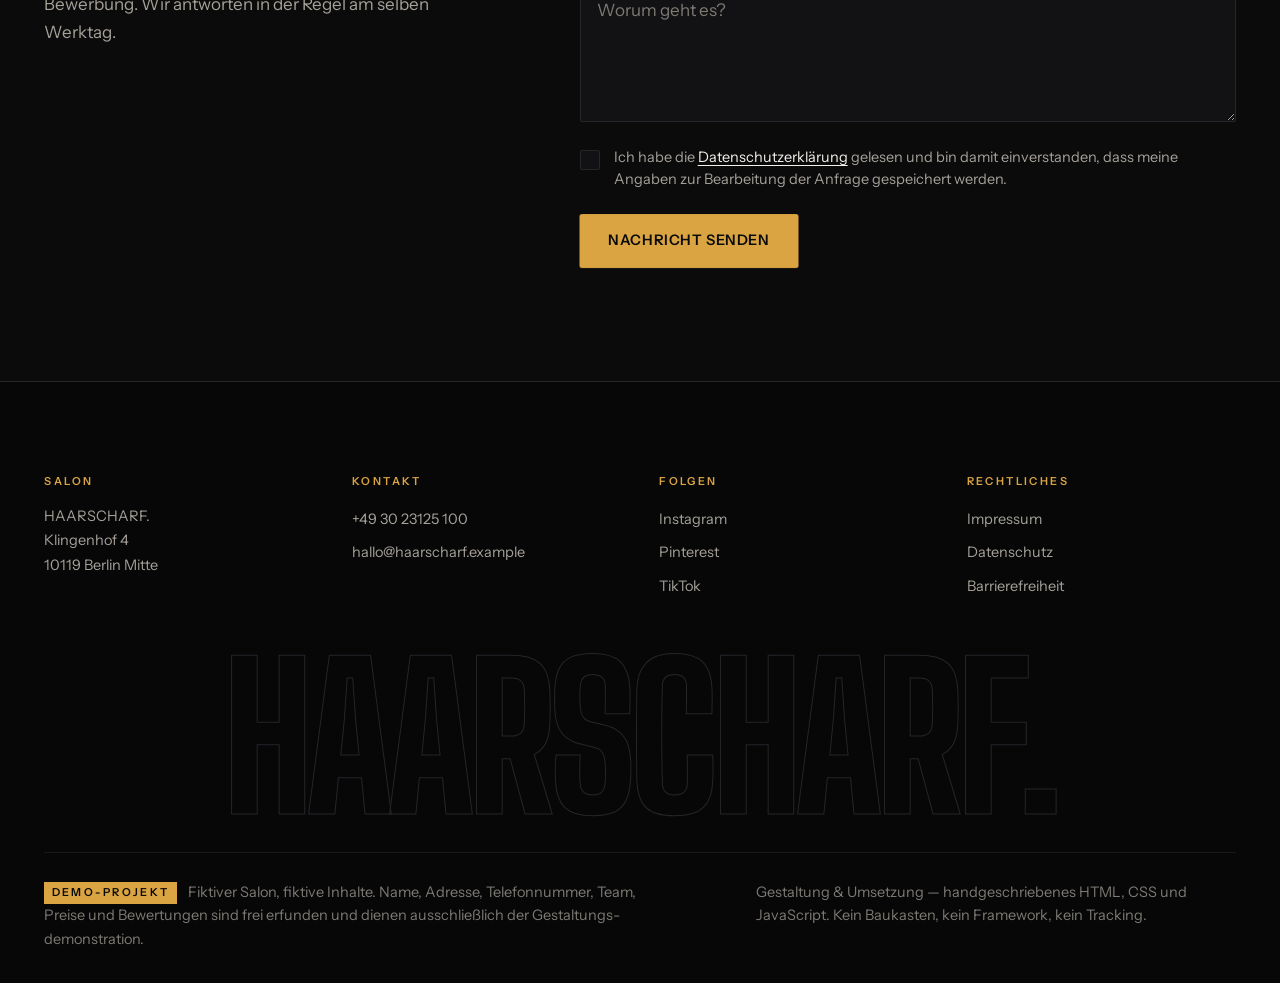
==== commit 3fda87e0: "Font-Preloads entfernen: sie scheitern beim Öffnen per Doppelklick Die beiden <link rel="preload"> f" ====
--- a/index.html
+++ b/index.html
@@ -39,9 +39,16 @@
 <meta name="robots" content="noindex, follow">
 
 <!-- Schriften und Stile werden lokal ausgeliefert – kein externer Request,
-     also auch keine Übertragung von Besucher-IPs an Dritte. -->
-<link rel="preload" href="assets/fonts/big-shoulders-display-800-normal-latin.woff2" as="font" type="font/woff2" crossorigin>
-<link rel="preload" href="assets/fonts/instrument-sans-400-normal-latin.woff2" as="font" type="font/woff2" crossorigin>
+     also auch keine Übertragung von Besucher-IPs an Dritte.
+
+     BEWUSST OHNE <link rel="preload"> für die Schriften: Ein Font-Preload
+     verlangt zwingend das Attribut crossorigin, und das lässt Browser eine
+     CORS-Prüfung machen. Öffnet man die Datei direkt per Doppelklick
+     (file://), hat das Dokument die Herkunft "null" – die Prüfung schlägt
+     fehl und es landen rote Fehler in der Konsole. Die Schriften selbst
+     lädt das CSS ohnehin zuverlässig; der Preload hätte nur ein paar
+     Millisekunden gebracht. Für eine Seite, die auch offline vom Laptop
+     aus vorgeführt wird, ist die saubere Konsole mehr wert. -->
 <link rel="stylesheet" href="css/fonts.css">
 <link rel="stylesheet" href="css/tokens.css">
 <link rel="stylesheet" href="css/base.css">
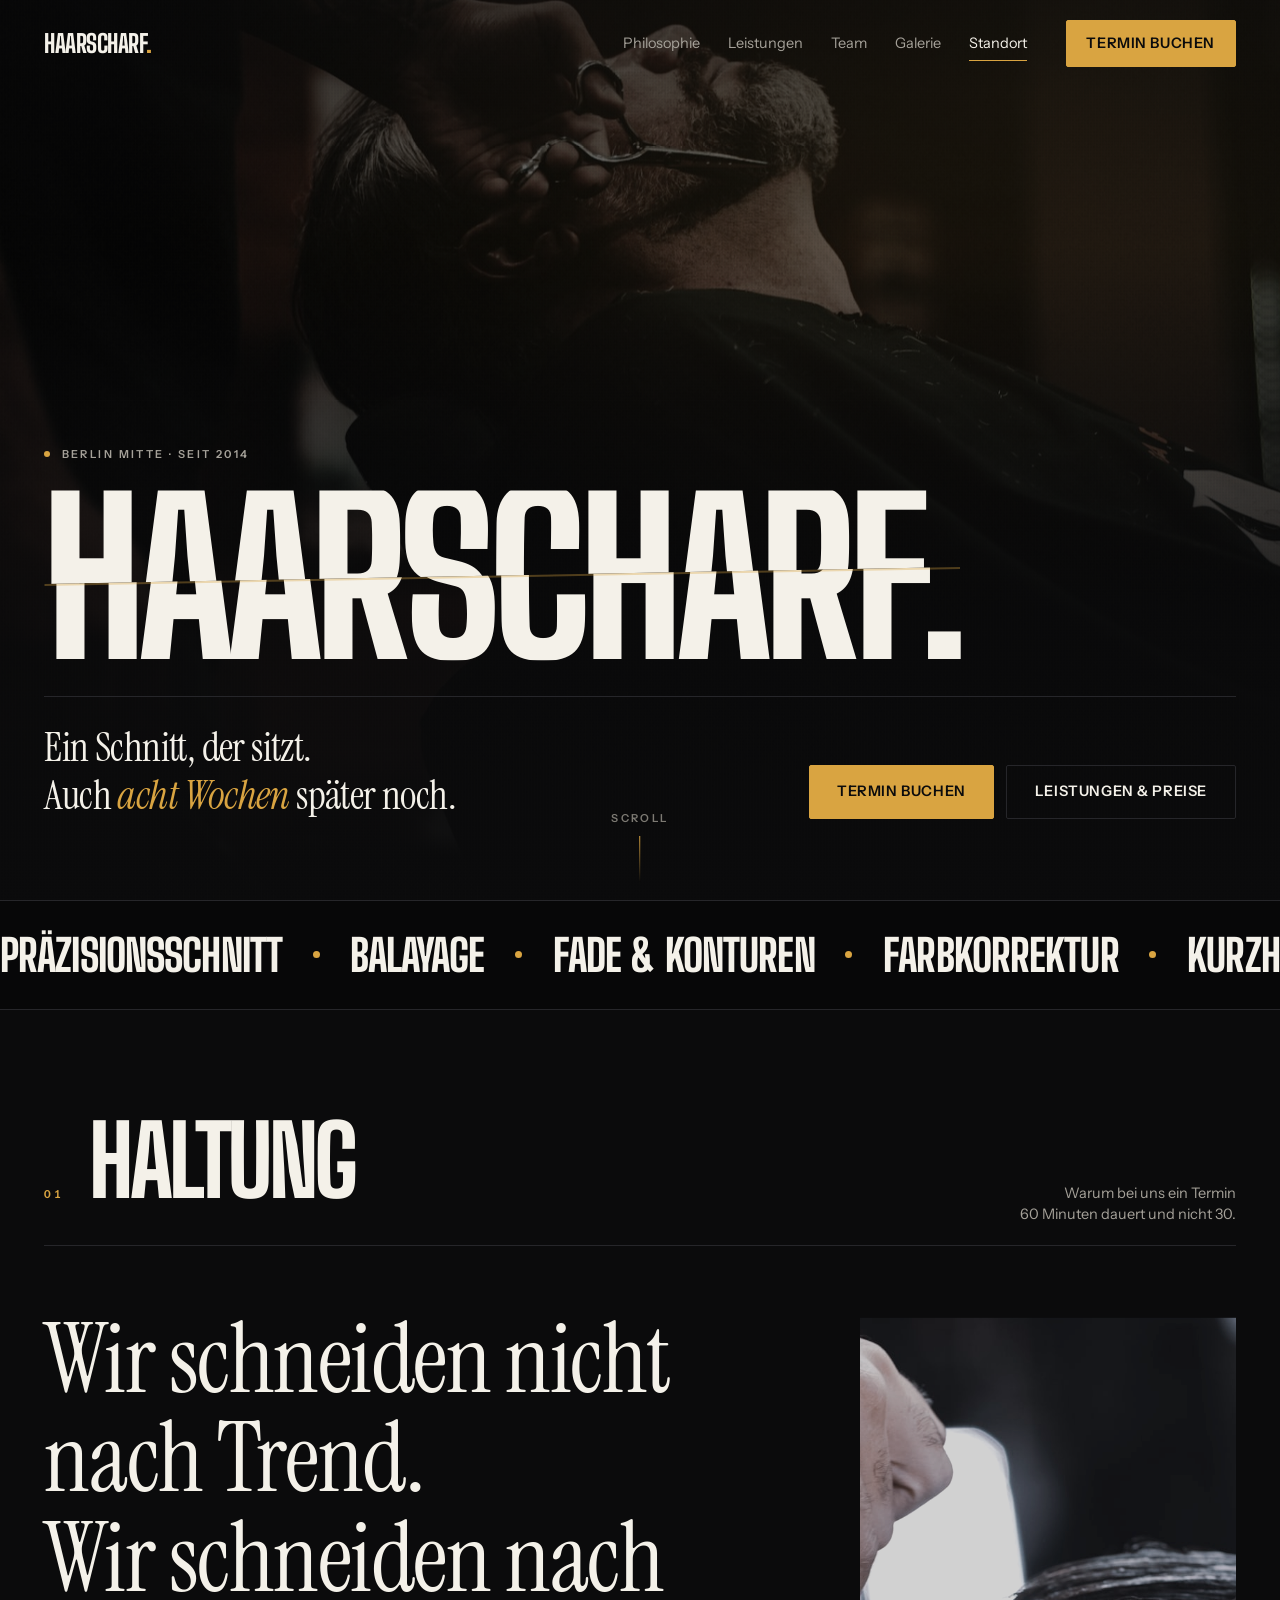
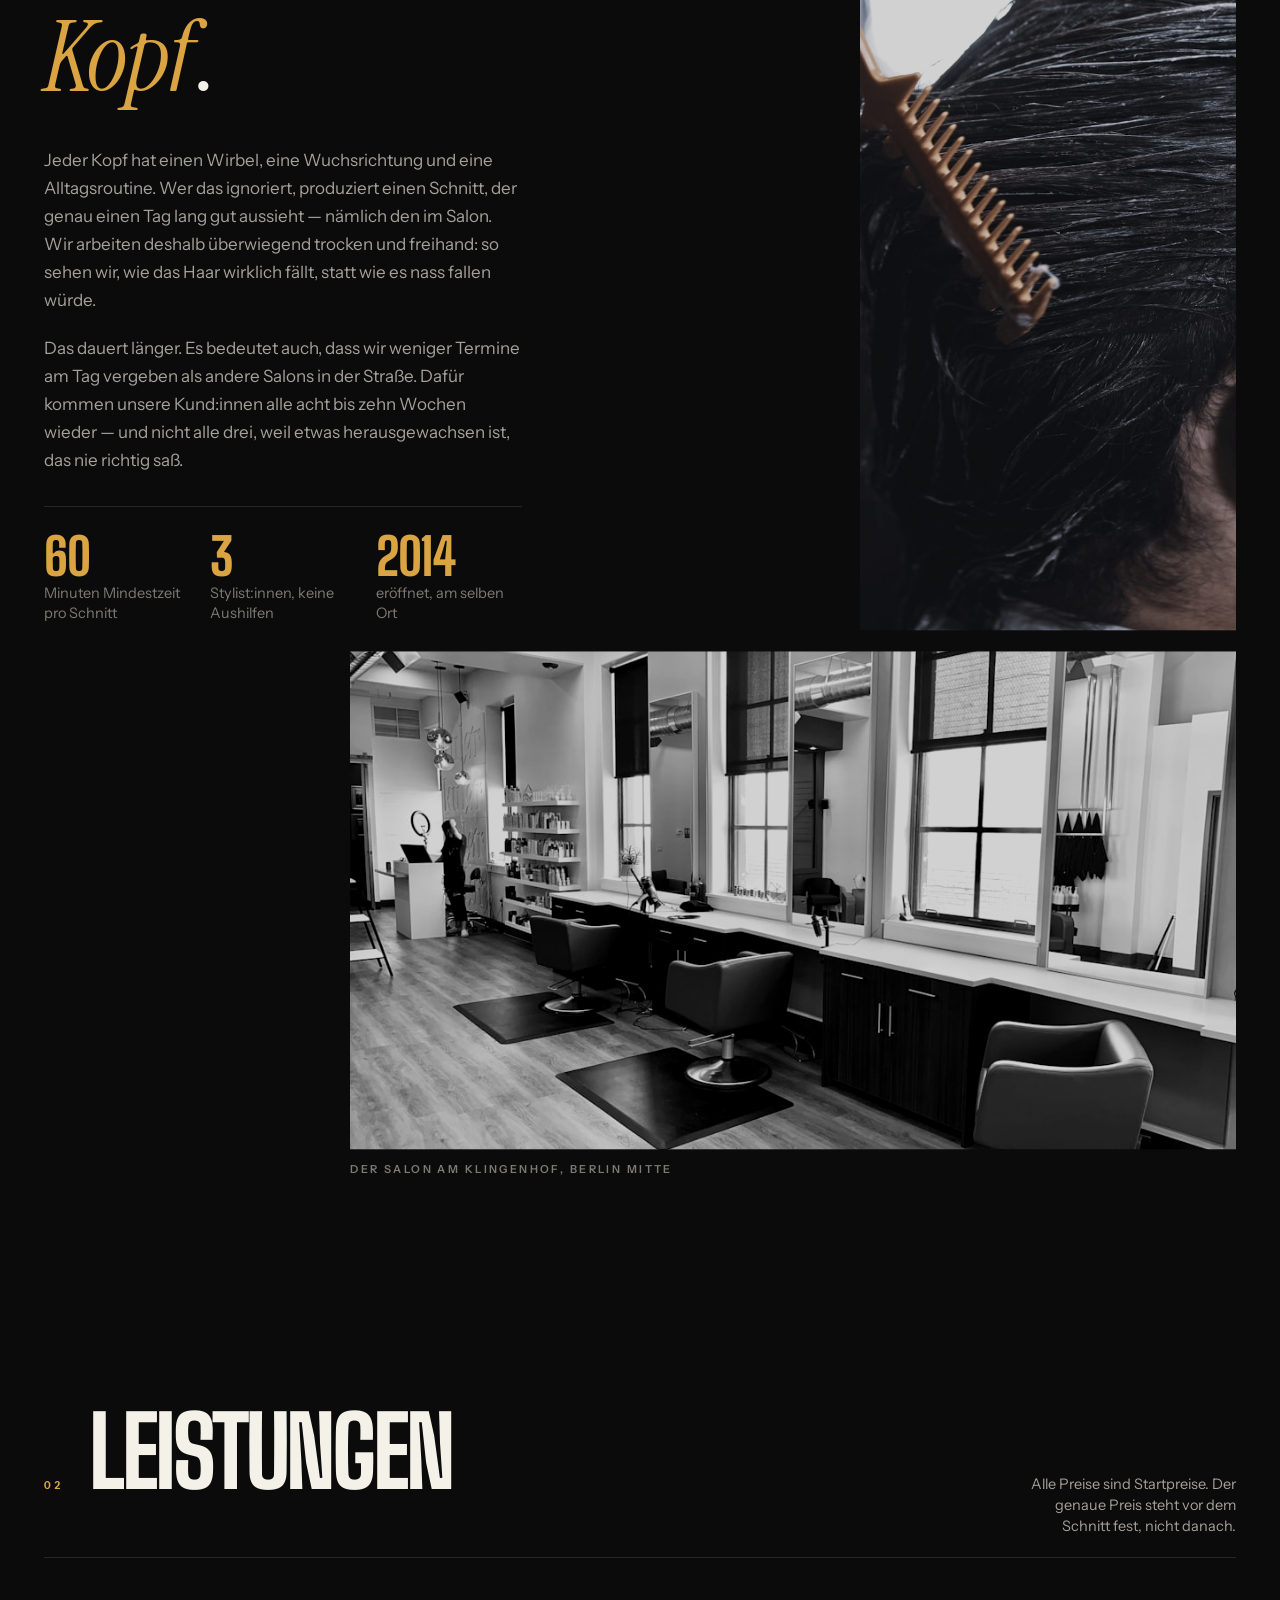
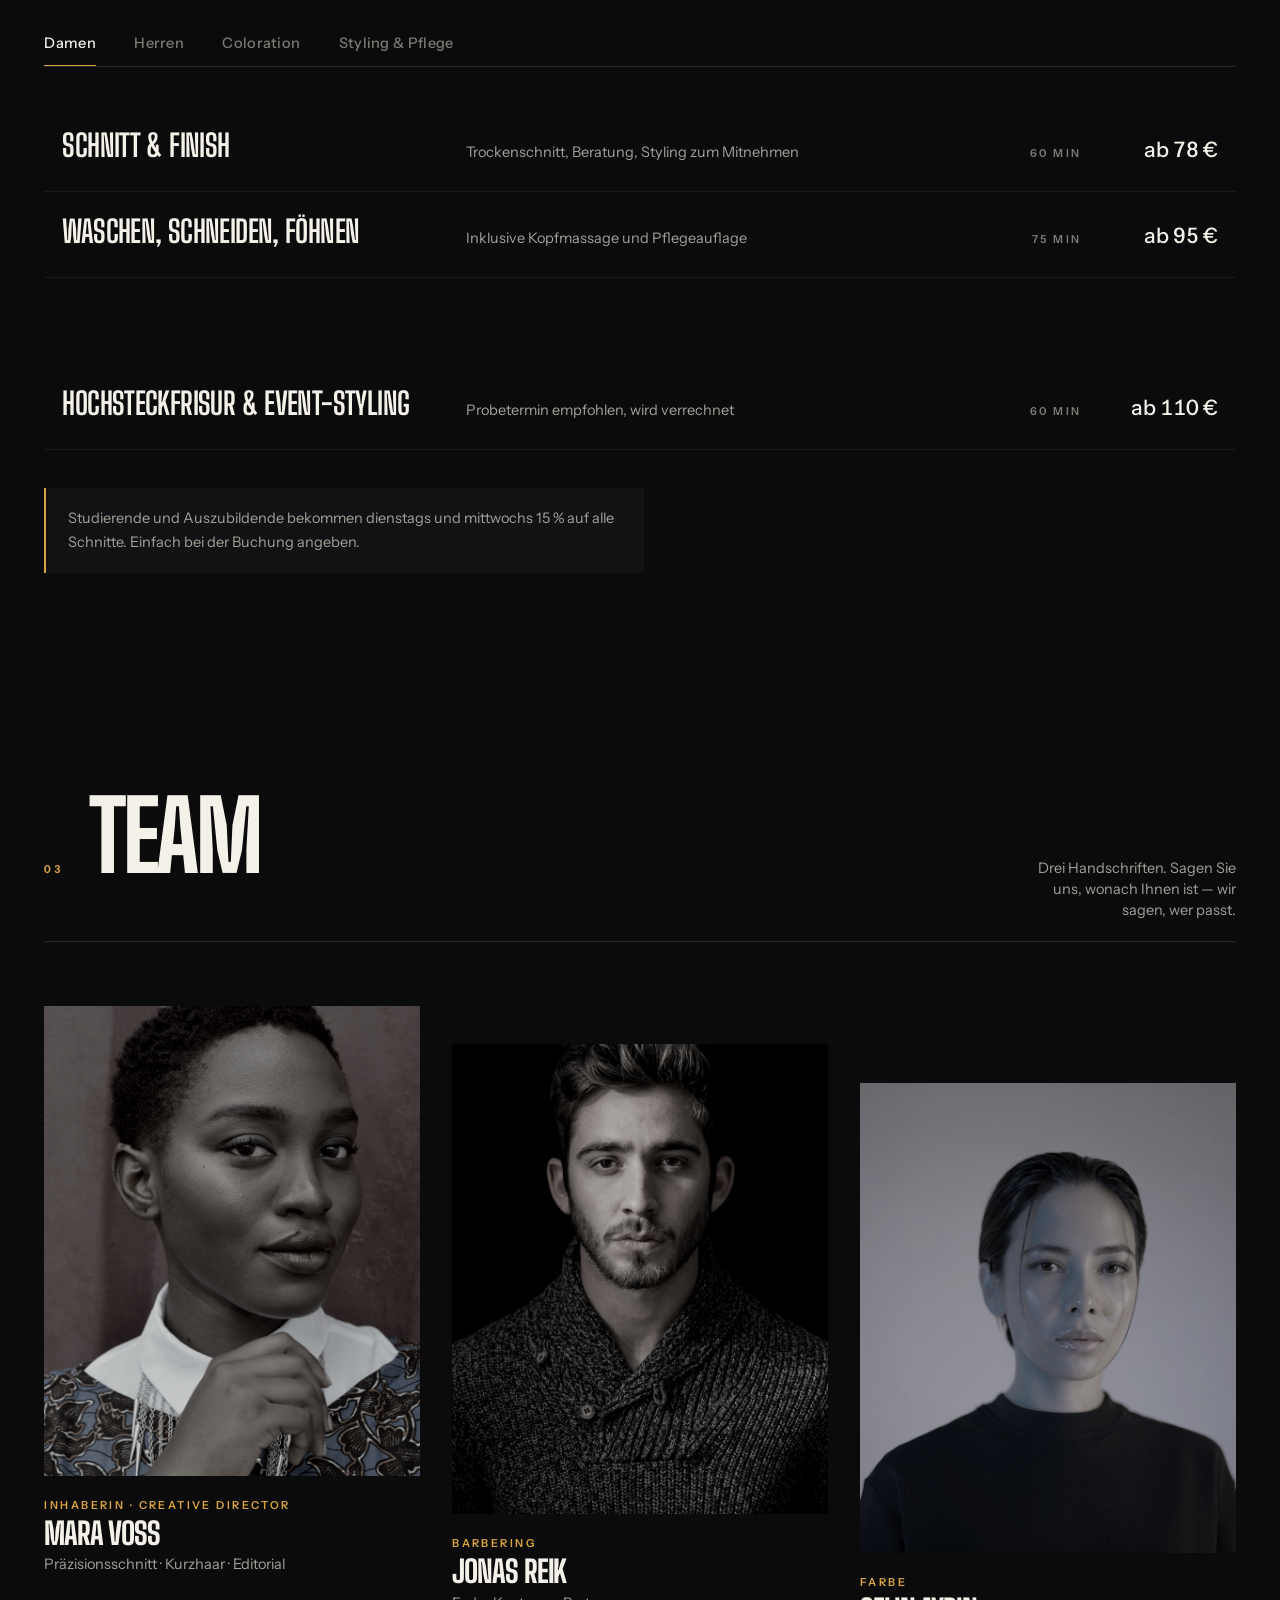
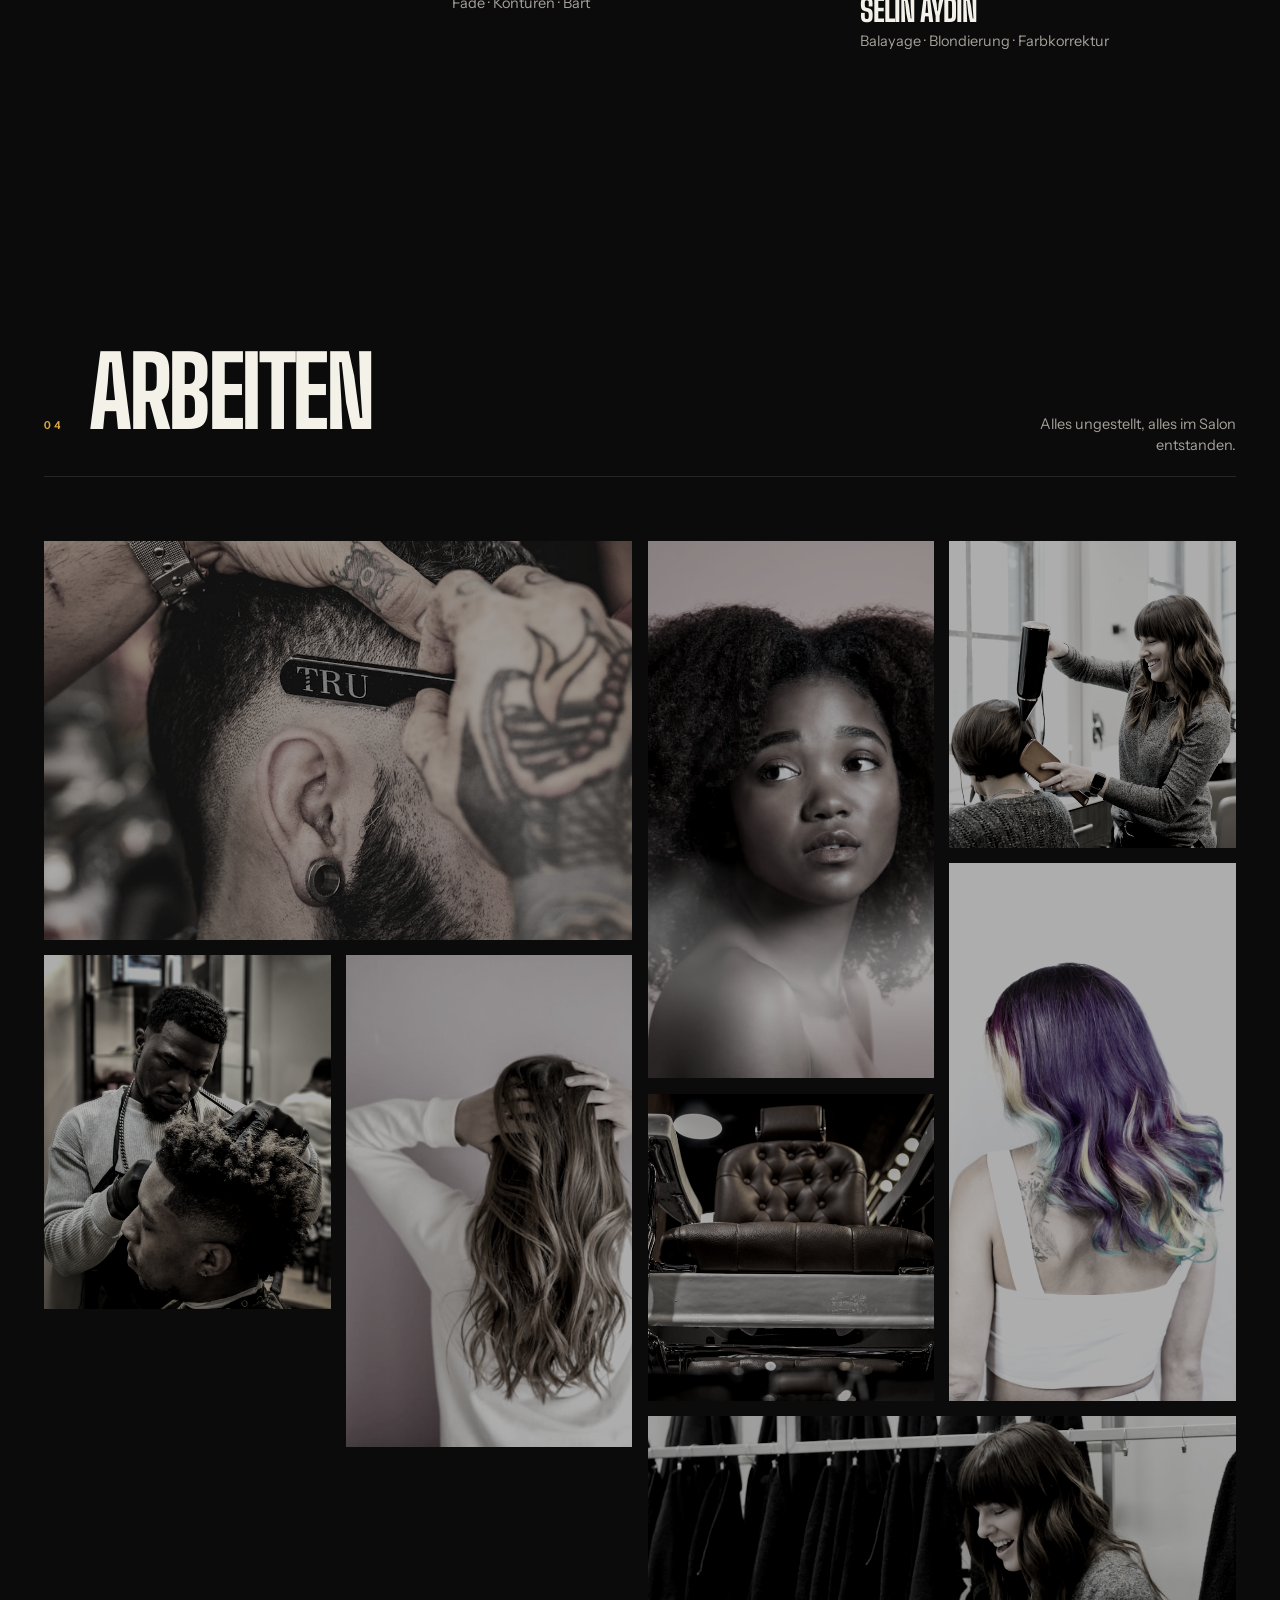
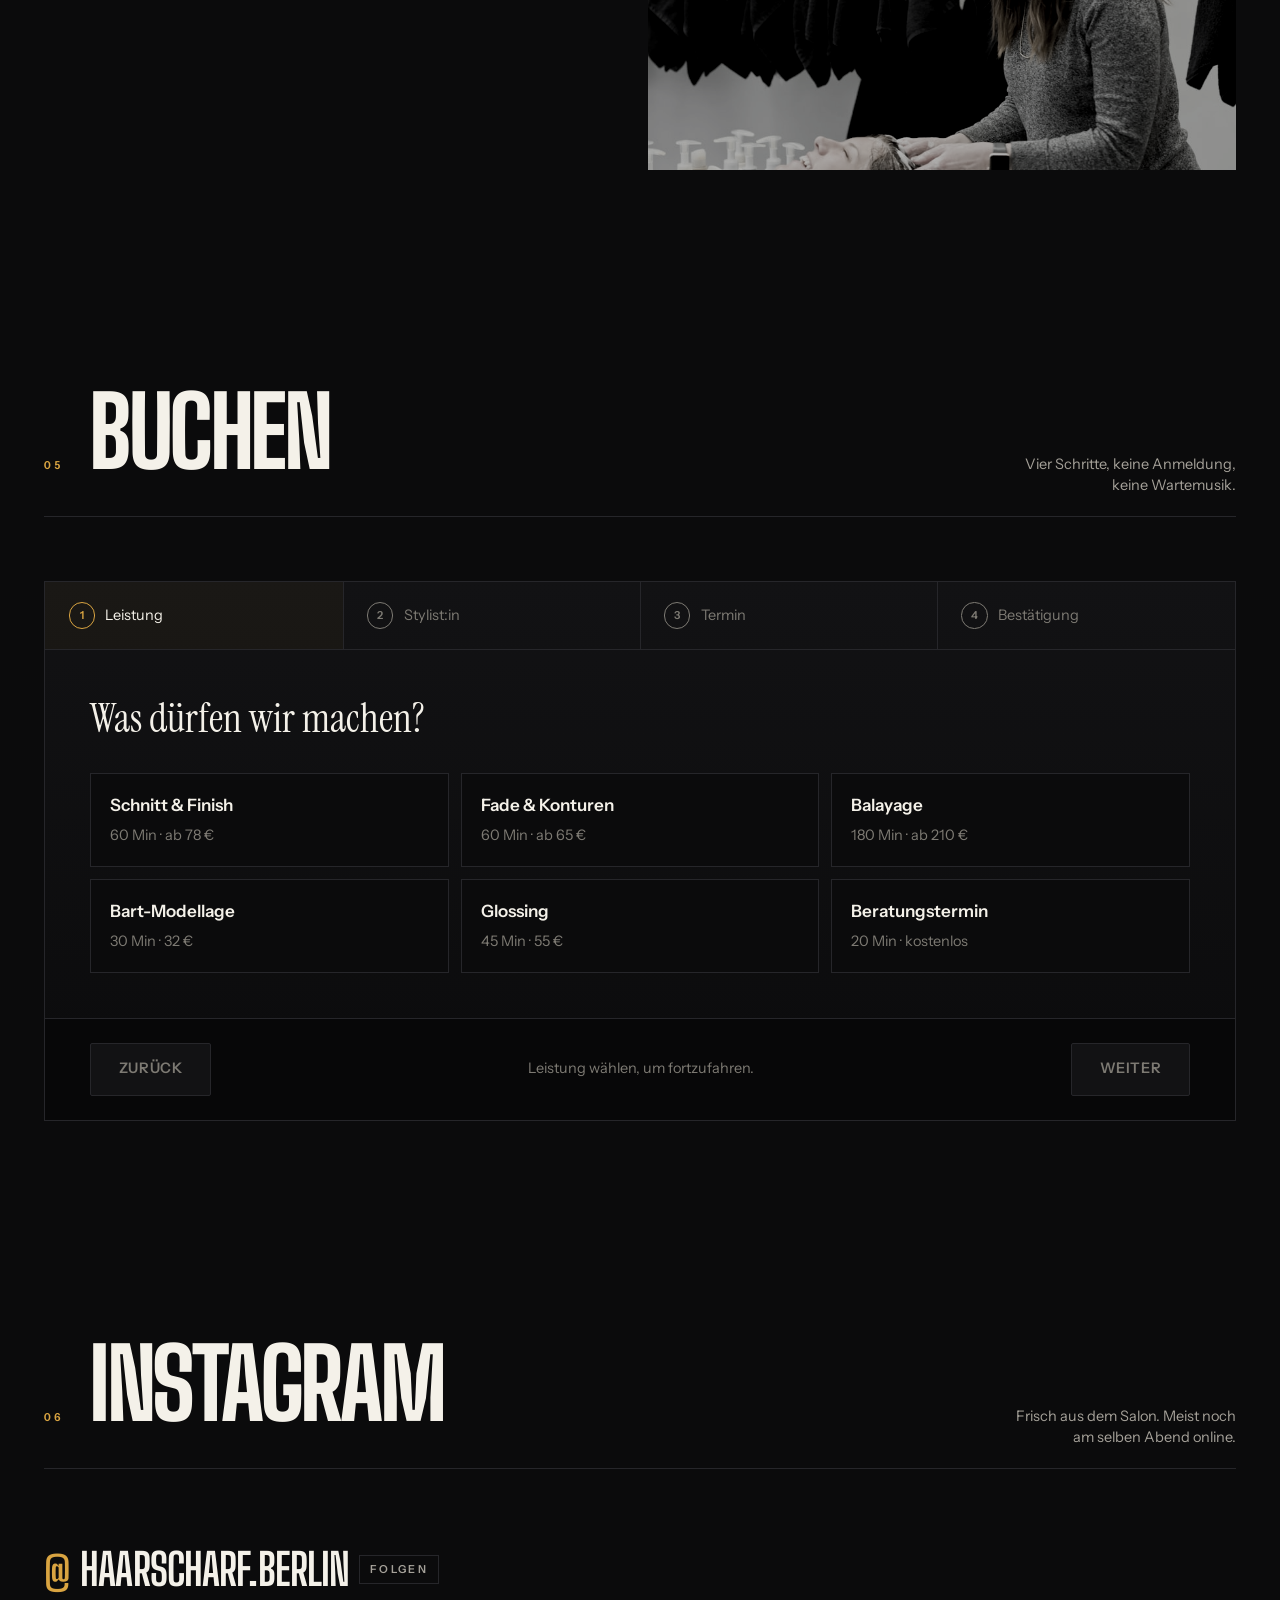
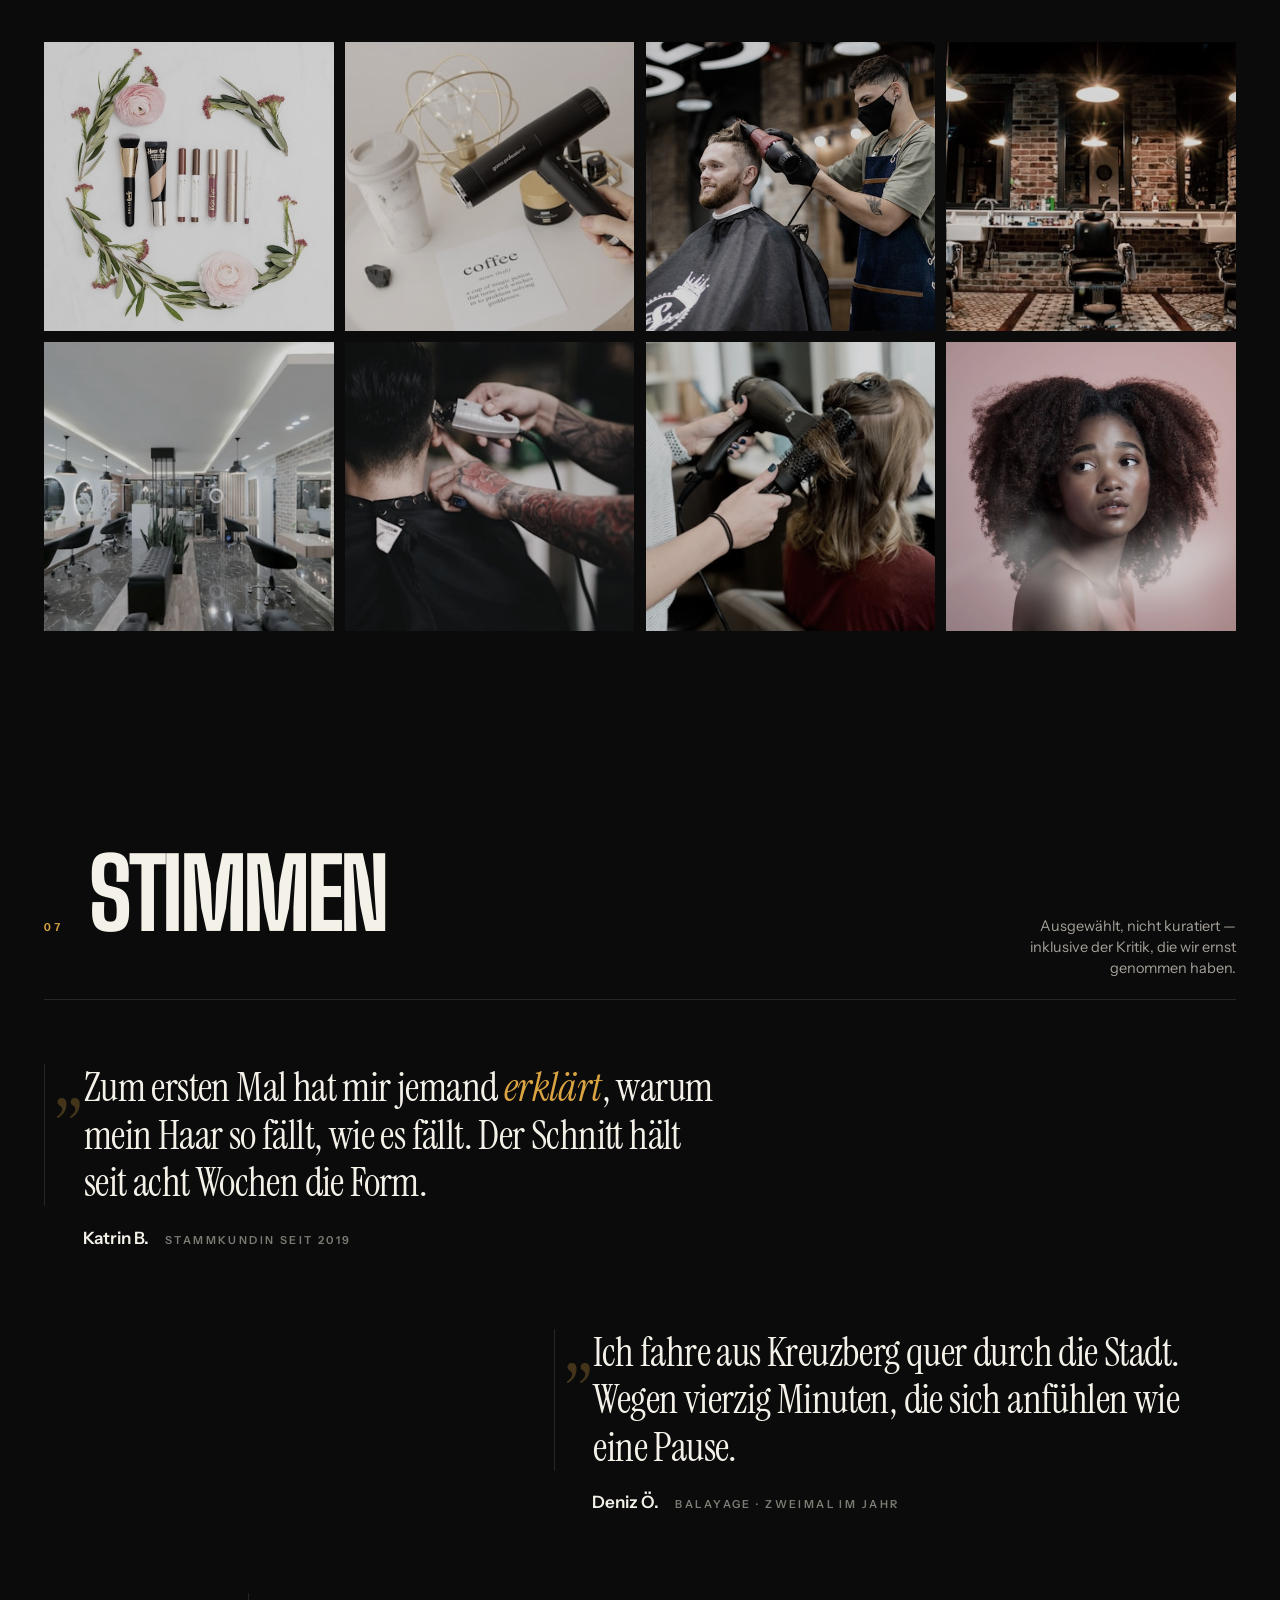
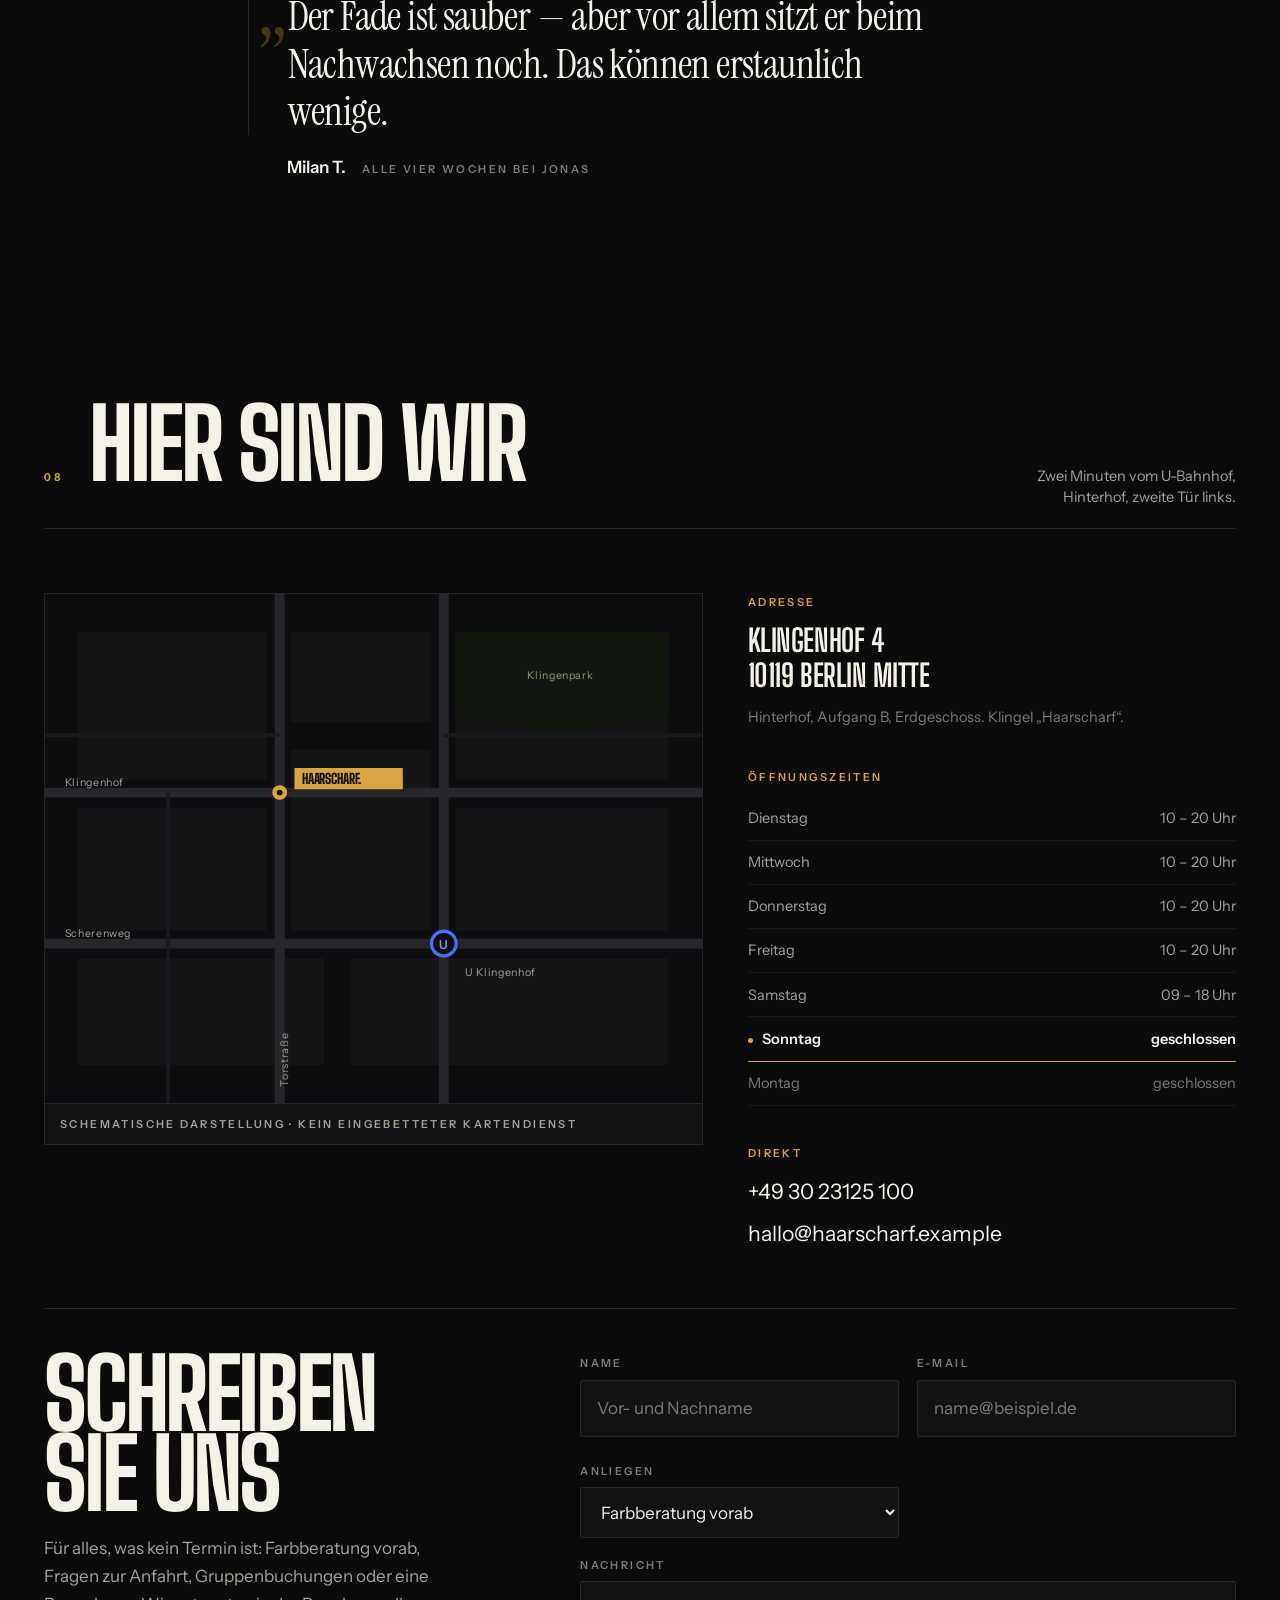
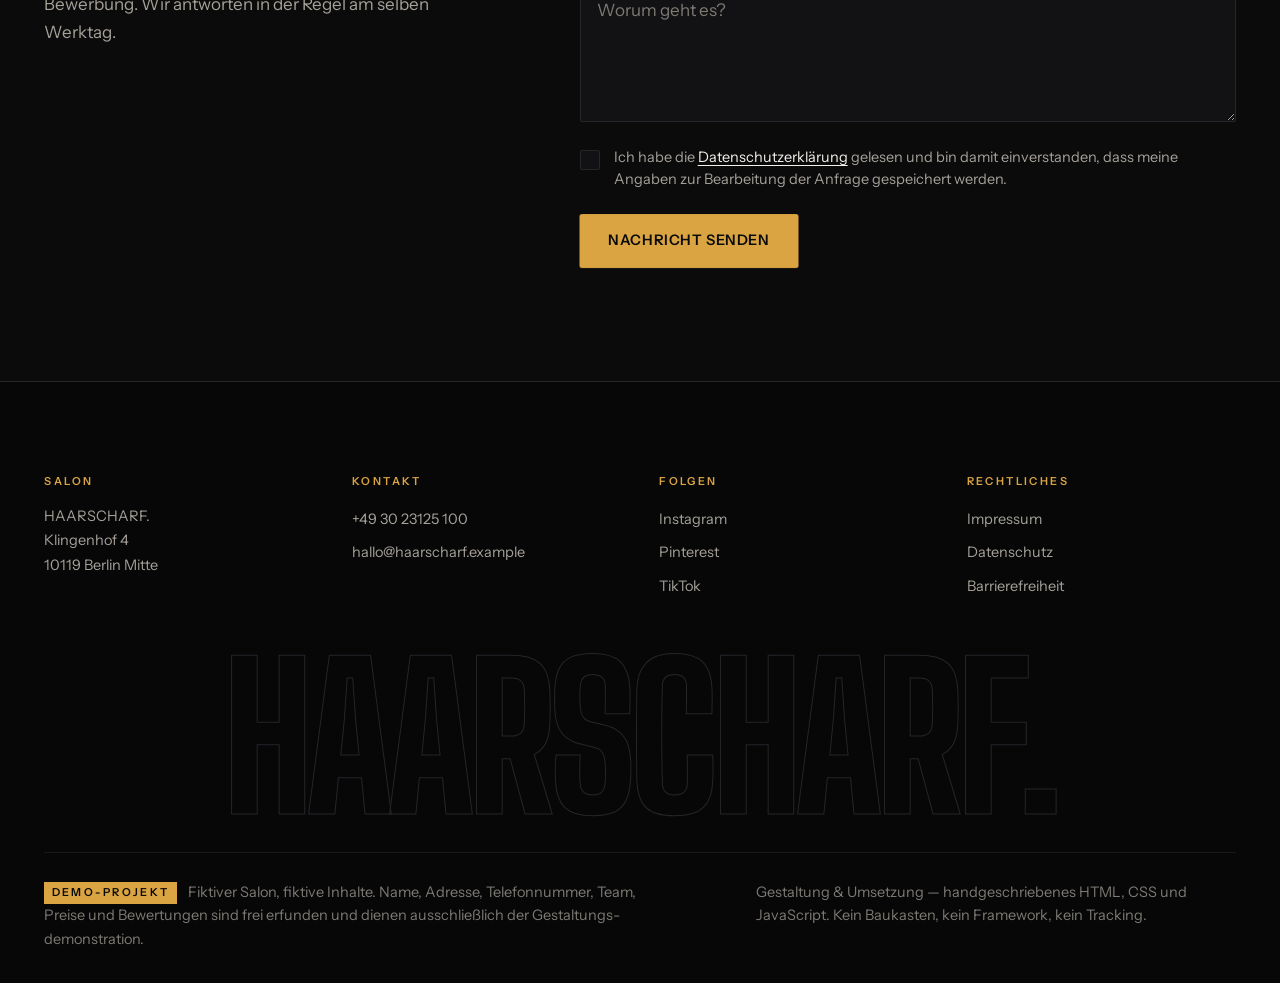
==== commit ecba9ca8: "Kartenbeschriftung lesbar machen, tote Datei und falsche Bildmaße entfernen Vier Befunde aus einem s" ====
--- a/index.html
+++ b/index.html
@@ -247,7 +247,7 @@
       </div>
 
       <figure class="philo__fig philo__fig--wide" data-reveal data-parallax="0.05">
-        <img src="assets/img/philo-interior.jpg" alt="Blick in den Salon mit Spiegelreihe und Arbeitsplätzen" loading="lazy" width="1000" height="667">
+        <img src="assets/img/philo-interior.jpg" alt="Blick in den Salon mit Spiegelreihe und Arbeitsplätzen" loading="lazy" width="1000" height="750">
         <figcaption class="label">Der Salon am Klingenhof, Berlin Mitte</figcaption>
       </figure>
 
@@ -417,7 +417,7 @@
 
       <li class="team-card" data-tilt data-reveal>
         <div class="team-card__media">
-          <img src="assets/img/team-mara.jpg" alt="Porträt von Mara Voss, Inhaberin und Creative Director" loading="lazy" width="800" height="1000">
+          <img src="assets/img/team-mara.jpg" alt="Porträt von Mara Voss, Inhaberin und Creative Director" loading="lazy" width="800" height="1200">
         </div>
         <div class="team-card__body">
           <p class="team-card__role label label--acid">Inhaberin · Creative Director</p>
@@ -433,7 +433,7 @@
 
       <li class="team-card" data-tilt data-reveal>
         <div class="team-card__media">
-          <img src="assets/img/team-jonas.jpg" alt="Porträt von Jonas Reik, Barbier" loading="lazy" width="800" height="1000">
+          <img src="assets/img/team-jonas.jpg" alt="Porträt von Jonas Reik, Barbier" loading="lazy" width="800" height="1200">
         </div>
         <div class="team-card__body">
           <p class="team-card__role label label--acid">Barbering</p>
@@ -481,37 +481,37 @@
     <ul class="gallery__grid" id="galleryGrid">
       <li class="gal gal--a" data-tilt data-reveal>
         <button class="gal__btn" type="button" data-full="assets/img/gal-1.jpg" data-caption="Konturen mit dem Rasiermesser — Jonas Reik">
-          <img src="assets/img/gal-1.jpg" alt="Barbier arbeitet mit dem Rasiermesser die Nackenkontur aus" loading="lazy" width="900" height="600">
+          <img src="assets/img/gal-1.jpg" alt="Barbier arbeitet mit dem Rasiermesser die Nackenkontur aus" loading="lazy" width="900" height="1348">
           <span class="gal__cap label">Konturen · Rasiermesser</span>
         </button>
       </li>
       <li class="gal gal--b" data-tilt data-reveal>
         <button class="gal__btn" type="button" data-full="assets/img/gal-2.jpg" data-caption="Curly Cut, trocken geschnitten — Mara Voss">
-          <img src="assets/img/gal-2.jpg" alt="Porträt mit voluminösem Lockenschnitt" loading="lazy" width="900" height="1200">
+          <img src="assets/img/gal-2.jpg" alt="Porträt mit voluminösem Lockenschnitt" loading="lazy" width="900" height="900">
           <span class="gal__cap label">Curly Cut · trocken</span>
         </button>
       </li>
       <li class="gal gal--c" data-tilt data-reveal>
         <button class="gal__btn" type="button" data-full="assets/img/gal-3.jpg" data-caption="Föhn-Finish nach dem Schnitt">
-          <img src="assets/img/gal-3.jpg" alt="Stylistin föhnt Haare mit Rundbürste" loading="lazy" width="900" height="600">
+          <img src="assets/img/gal-3.jpg" alt="Stylistin föhnt Haare mit Rundbürste" loading="lazy" width="900" height="601">
           <span class="gal__cap label">Finish · Rundbürste</span>
         </button>
       </li>
       <li class="gal gal--d" data-tilt data-reveal>
         <button class="gal__btn" type="button" data-full="assets/img/gal-4.jpg" data-caption="Kreativcoloration in drei Sitzungen — Selin Aydın">
-          <img src="assets/img/gal-4.jpg" alt="Rückansicht mit mehrfarbiger Kreativcoloration" loading="lazy" width="900" height="1200">
+          <img src="assets/img/gal-4.jpg" alt="Rückansicht mit mehrfarbiger Kreativcoloration" loading="lazy" width="900" height="1350">
           <span class="gal__cap label">Coloration · drei Sitzungen</span>
         </button>
       </li>
       <li class="gal gal--e" data-tilt data-reveal>
         <button class="gal__btn" type="button" data-full="assets/img/gal-5.jpg" data-caption="Mid Fade mit Textur oben">
-          <img src="assets/img/gal-5.jpg" alt="Barbier schneidet einen Fade mit der Maschine" loading="lazy" width="900" height="600">
+          <img src="assets/img/gal-5.jpg" alt="Barbier schneidet einen Fade mit der Maschine" loading="lazy" width="900" height="1197">
           <span class="gal__cap label">Mid Fade</span>
         </button>
       </li>
       <li class="gal gal--f" data-tilt data-reveal>
         <button class="gal__btn" type="button" data-full="assets/img/gal-6.jpg" data-caption="Langhaar-Stufung mit weichem Auslauf">
-          <img src="assets/img/gal-6.jpg" alt="Rückansicht langer, gestufter Haare" loading="lazy" width="900" height="1200">
+          <img src="assets/img/gal-6.jpg" alt="Rückansicht langer, gestufter Haare" loading="lazy" width="900" height="601">
           <span class="gal__cap label">Stufung · Langhaar</span>
         </button>
       </li>
@@ -523,7 +523,7 @@
       </li>
       <li class="gal gal--h" data-tilt data-reveal>
         <button class="gal__btn" type="button" data-full="assets/img/gal-8.jpg" data-caption="Kopfhaut-Ritual vor dem Schnitt">
-          <img src="assets/img/gal-8.jpg" alt="Haarwäsche am Waschbecken" loading="lazy" width="900" height="600">
+          <img src="assets/img/gal-8.jpg" alt="Haarwäsche am Waschbecken" loading="lazy" width="900" height="1348">
           <span class="gal__cap label">Kopfhaut-Ritual</span>
         </button>
       </li>
@@ -590,17 +590,17 @@
           <h3 class="bstep__title">Bei wem?</h3>
           <div class="choice-grid choice-grid--people" role="radiogroup" aria-label="Stylist:in">
             <button class="choice choice--person" type="button" role="radio" aria-checked="false" data-value="Mara Voss" data-meta="Präzisionsschnitt · Kurzhaar">
-              <img src="assets/img/team-mara.jpg" alt="" loading="lazy" width="200" height="200">
+              <img src="assets/img/team-mara.jpg" alt="" loading="lazy" width="800" height="1200">
               <span class="choice__name">Mara Voss</span>
               <span class="choice__meta">Präzisionsschnitt · Kurzhaar</span>
             </button>
             <button class="choice choice--person" type="button" role="radio" aria-checked="false" data-value="Jonas Reik" data-meta="Fade · Konturen · Bart">
-              <img src="assets/img/team-jonas.jpg" alt="" loading="lazy" width="200" height="200">
+              <img src="assets/img/team-jonas.jpg" alt="" loading="lazy" width="800" height="1200">
               <span class="choice__name">Jonas Reik</span>
               <span class="choice__meta">Fade · Konturen · Bart</span>
             </button>
             <button class="choice choice--person" type="button" role="radio" aria-checked="false" data-value="Selin Aydın" data-meta="Balayage · Farbkorrektur">
-              <img src="assets/img/team-selin.jpg" alt="" loading="lazy" width="200" height="200">
+              <img src="assets/img/team-selin.jpg" alt="" loading="lazy" width="800" height="1000">
               <span class="choice__name">Selin Aydın</span>
               <span class="choice__meta">Balayage · Farbkorrektur</span>
             </button>
@@ -687,12 +687,12 @@
 
     <ul class="insta__grid">
       <li class="insta__tile" data-reveal><img src="assets/img/ig-1.jpg" alt="Pflegeprodukte im Salon arrangiert" loading="lazy" width="500" height="500"><span class="insta__meta"><b>412</b> · <b>18</b></span></li>
-      <li class="insta__tile" data-reveal><img src="assets/img/ig-2.jpg" alt="Föhn auf der Ablage" loading="lazy" width="500" height="500"><span class="insta__meta"><b>288</b> · <b>9</b></span></li>
-      <li class="insta__tile" data-reveal><img src="assets/img/ig-3.jpg" alt="Barbier bei der Arbeit am Kunden" loading="lazy" width="500" height="500"><span class="insta__meta"><b>1.204</b> · <b>63</b></span></li>
-      <li class="insta__tile" data-reveal><img src="assets/img/ig-4.jpg" alt="Innenraum mit Backsteinwand und Spiegeln" loading="lazy" width="500" height="500"><span class="insta__meta"><b>735</b> · <b>27</b></span></li>
-      <li class="insta__tile" data-reveal><img src="assets/img/ig-5.jpg" alt="Heller Salonbereich mit Spiegelreihe" loading="lazy" width="500" height="500"><span class="insta__meta"><b>519</b> · <b>14</b></span></li>
-      <li class="insta__tile" data-reveal><img src="assets/img/ig-6.jpg" alt="Nahaufnahme einer Haarschneidemaschine" loading="lazy" width="500" height="500"><span class="insta__meta"><b>2.031</b> · <b>140</b></span></li>
-      <li class="insta__tile" data-reveal><img src="assets/img/ig-7.jpg" alt="Föhn-Finish mit Rundbürste" loading="lazy" width="500" height="500"><span class="insta__meta"><b>846</b> · <b>31</b></span></li>
+      <li class="insta__tile" data-reveal><img src="assets/img/ig-2.jpg" alt="Föhn auf der Ablage" loading="lazy" width="500" height="333"><span class="insta__meta"><b>288</b> · <b>9</b></span></li>
+      <li class="insta__tile" data-reveal><img src="assets/img/ig-3.jpg" alt="Barbier bei der Arbeit am Kunden" loading="lazy" width="500" height="750"><span class="insta__meta"><b>1.204</b> · <b>63</b></span></li>
+      <li class="insta__tile" data-reveal><img src="assets/img/ig-4.jpg" alt="Innenraum mit Backsteinwand und Spiegeln" loading="lazy" width="500" height="332"><span class="insta__meta"><b>735</b> · <b>27</b></span></li>
+      <li class="insta__tile" data-reveal><img src="assets/img/ig-5.jpg" alt="Heller Salonbereich mit Spiegelreihe" loading="lazy" width="500" height="334"><span class="insta__meta"><b>519</b> · <b>14</b></span></li>
+      <li class="insta__tile" data-reveal><img src="assets/img/ig-6.jpg" alt="Nahaufnahme einer Haarschneidemaschine" loading="lazy" width="500" height="333"><span class="insta__meta"><b>2.031</b> · <b>140</b></span></li>
+      <li class="insta__tile" data-reveal><img src="assets/img/ig-7.jpg" alt="Föhn-Finish mit Rundbürste" loading="lazy" width="500" height="334"><span class="insta__meta"><b>846</b> · <b>31</b></span></li>
       <li class="insta__tile" data-reveal><img src="assets/img/ig-8.jpg" alt="Porträt mit Lockenschnitt" loading="lazy" width="500" height="500"><span class="insta__meta"><b>3.117</b> · <b>212</b></span></li>
     </ul>
   </div>
@@ -872,7 +872,10 @@
     <!-- ---------------------------------------------------- Kontakt -->
     <div class="contact" data-reveal>
       <div class="contact__intro">
-        <h3 class="contact__title display">Schreiben<br>Sie uns</h3>
+        <!-- Das Leerzeichen vor dem <br> ist Absicht: ohne es liest ein
+             Screenreader "SchreibenSie uns" als ein Wort vor. Am
+             Zeilenende wird es nicht dargestellt, optisch ändert sich nichts. -->
+        <h3 class="contact__title display">Schreiben <br>Sie uns</h3>
         <p class="contact__text">
           Für alles, was kein Termin ist: Farbberatung vorab, Fragen zur
           Anfahrt, Gruppen&shy;buchungen oder eine Bewerbung.
--- a/css/sections.css
+++ b/css/sections.css
@@ -972,10 +972,16 @@
 /* Die Karte behält ihre Proportion, statt auf eine feste Höhe
    beschnitten zu werden – sonst fallen Beschriftungen weg. */
 .map__svg { width: 100%; height: auto; aspect-ratio: 800 / 620; display: block; }
-.map__street { font-family: var(--font-ui); font-size: 13px; fill: #6f6c66; letter-spacing: 0.06em; }
-.map__green  { font-family: var(--font-ui); font-size: 13px; fill: #4a5c37; letter-spacing: 0.06em; text-anchor: middle; }
+/* Die Beschriftungen der Karte sind Inhalt, keine Dekoration: sie müssen
+   lesbar sein. Früher stand hier #6f6c66 — das ergab auf der hellsten
+   Fläche der Karte (dem Straßenband #26262a) nur 2,9:1 und lag damit
+   unter WCAG AA. Die Farbe kommt jetzt aus dem Token-System. */
+.map__street { font-family: var(--font-ui); font-size: 13px; fill: var(--bone-mute); letter-spacing: 0.06em; }
+/* Das Parklabel bleibt grün, damit es die Fläche benennt statt nur
+   darauf zu liegen — aber hell genug für 4,5:1 auf dem Grünton. */
+.map__green  { font-family: var(--font-ui); font-size: 13px; fill: #8a9c78; letter-spacing: 0.06em; text-anchor: middle; }
 .map__u      { font-family: var(--font-ui); font-size: 15px; font-weight: 700; fill: #7d94ff; }
-.map__pin    { font-family: var(--font-display); font-size: 17px; font-weight: 800; fill: #0b0b0c; letter-spacing: -0.01em; }
+.map__pin    { font-family: var(--font-display); font-size: 17px; font-weight: 800; fill: var(--ink); letter-spacing: -0.01em; }
 /* Pin und Beschriftungsfahne holen sich die Akzentfarbe aus dem Token,
    statt sie im SVG-Markup festzuschreiben. */
 .map__acid   { fill: var(--acid); }
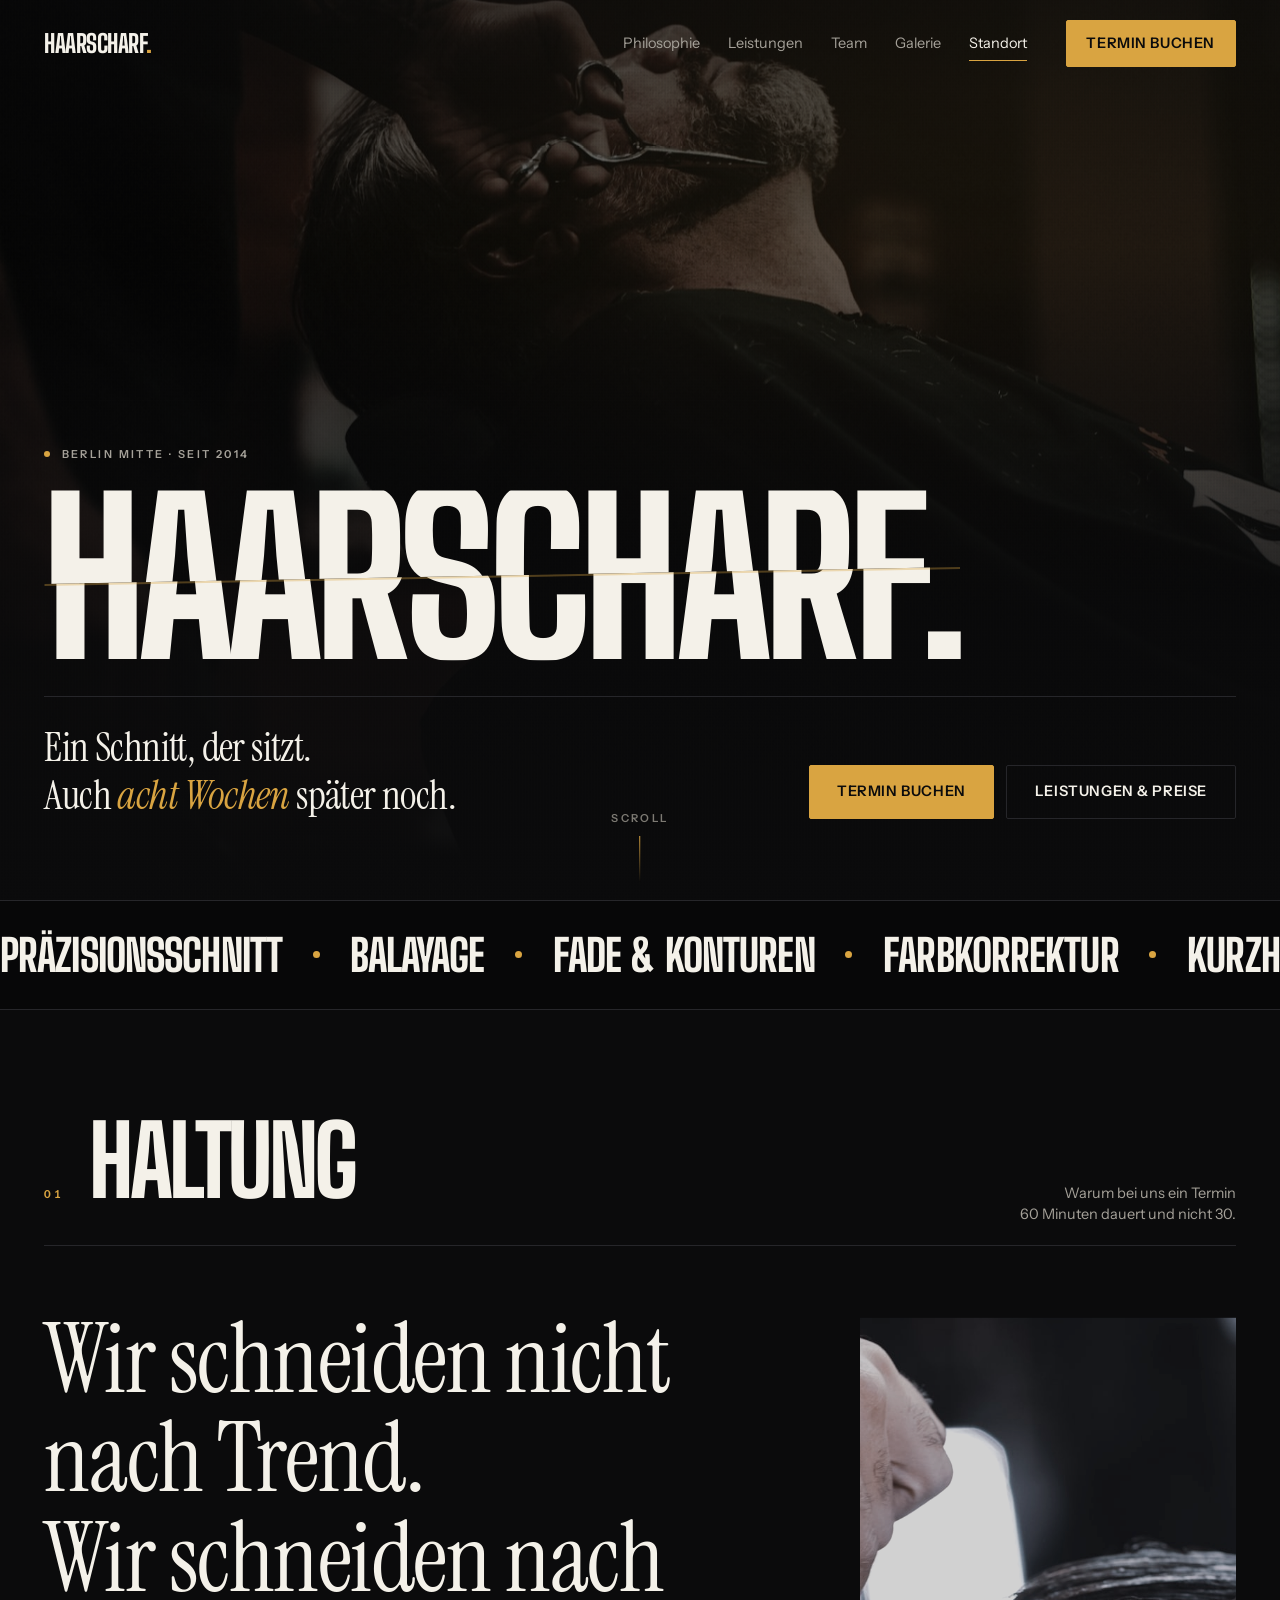
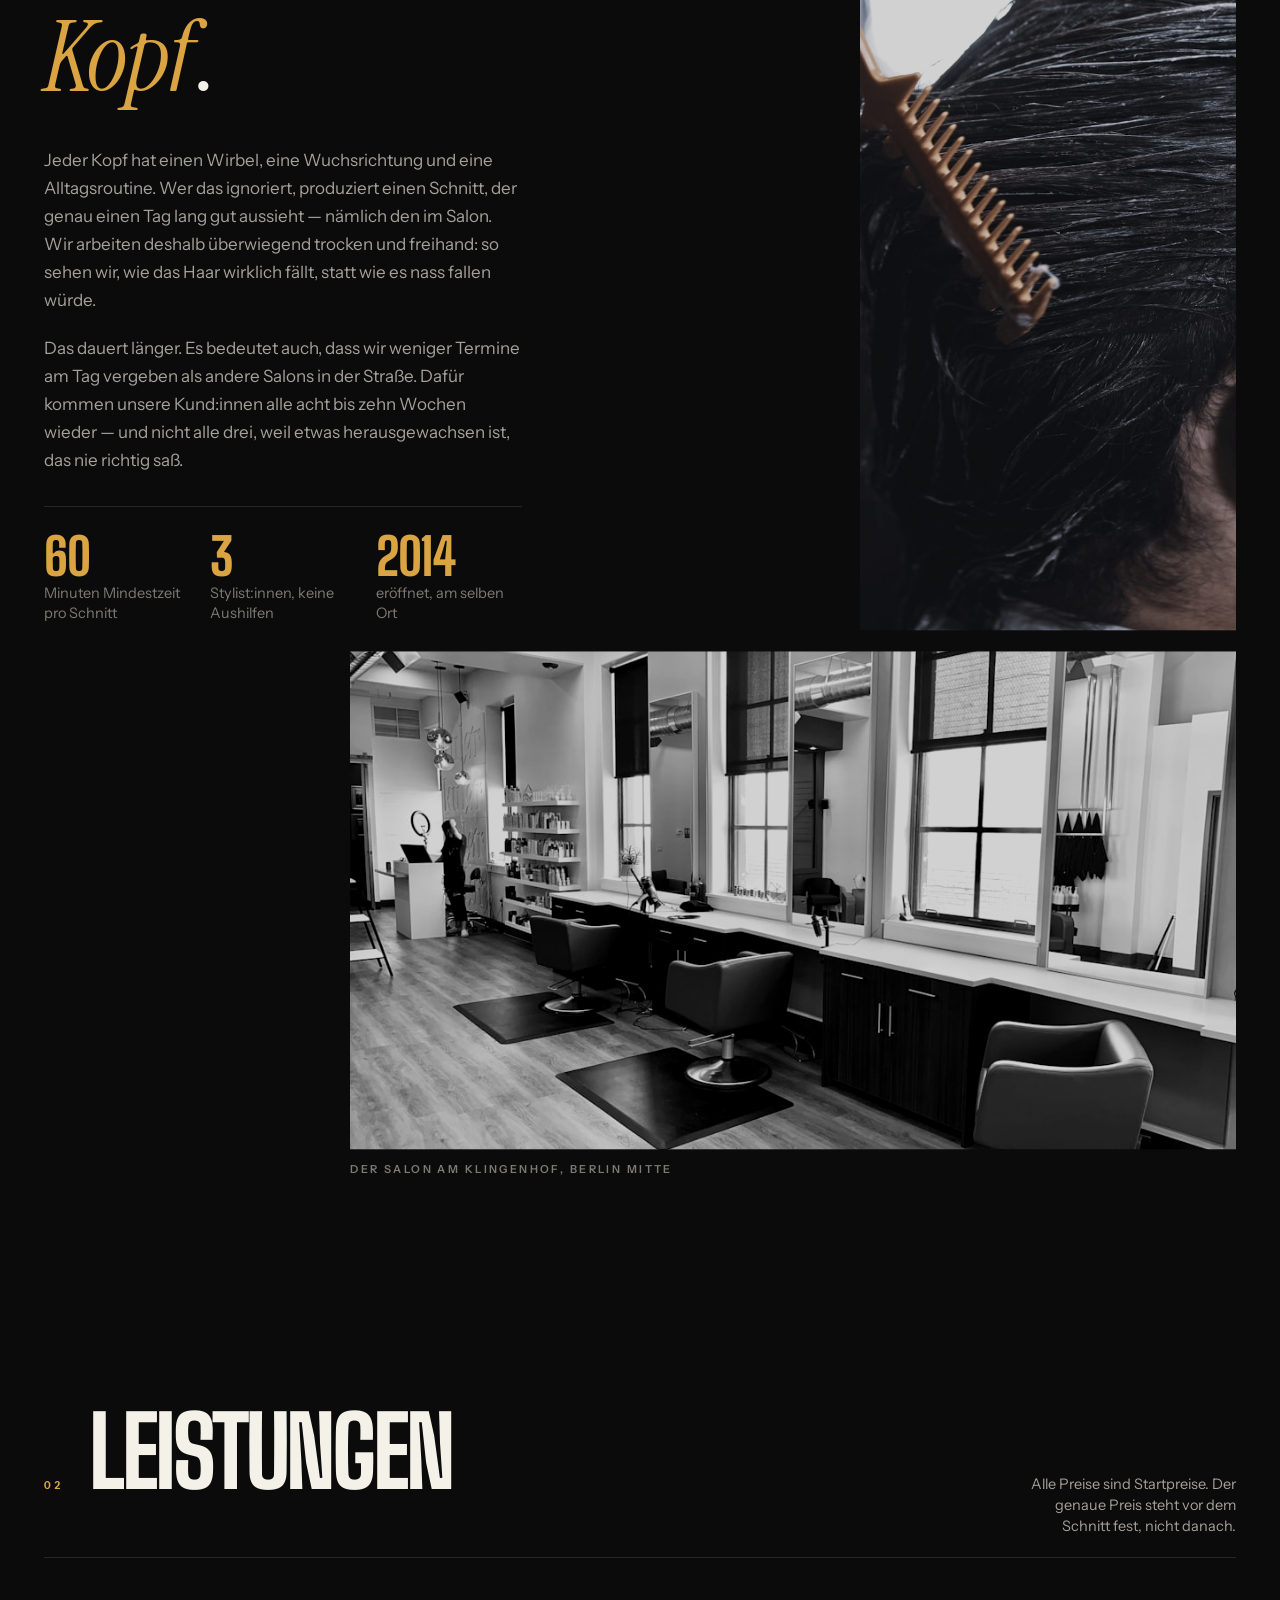
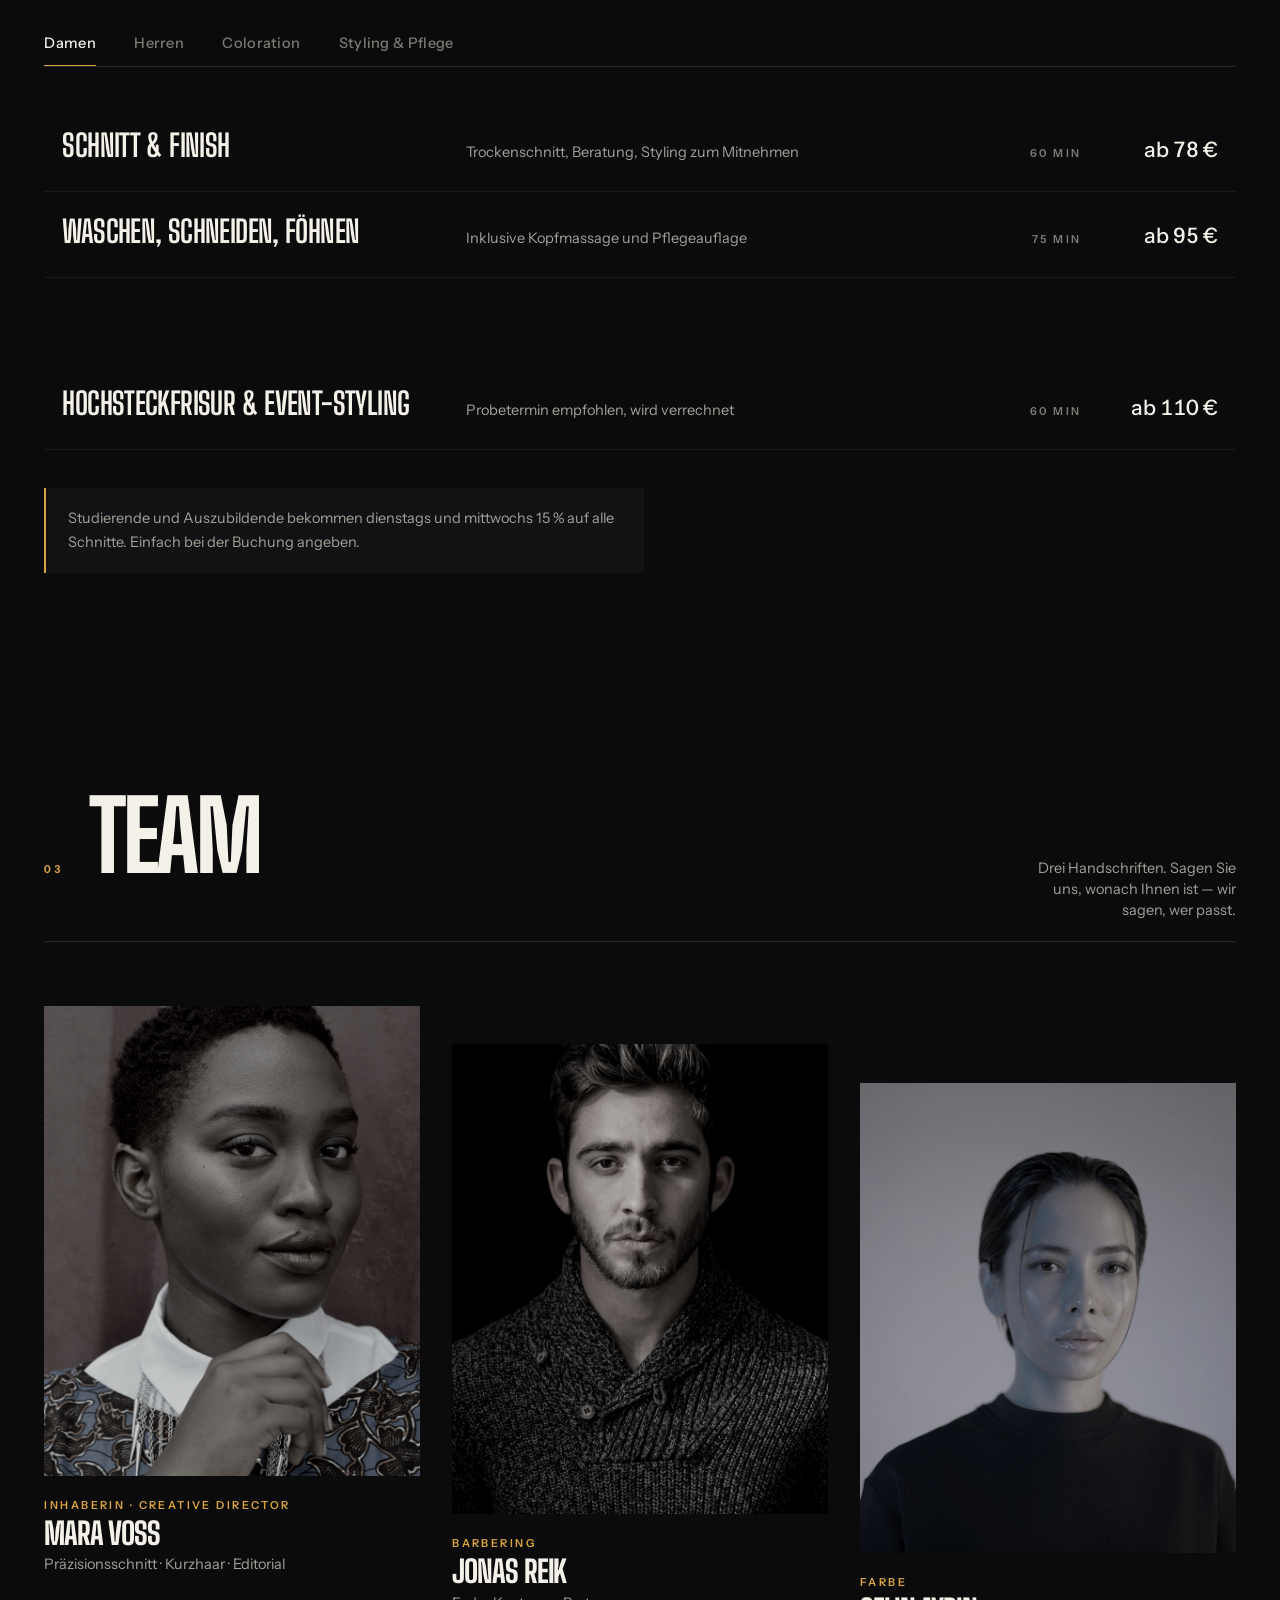
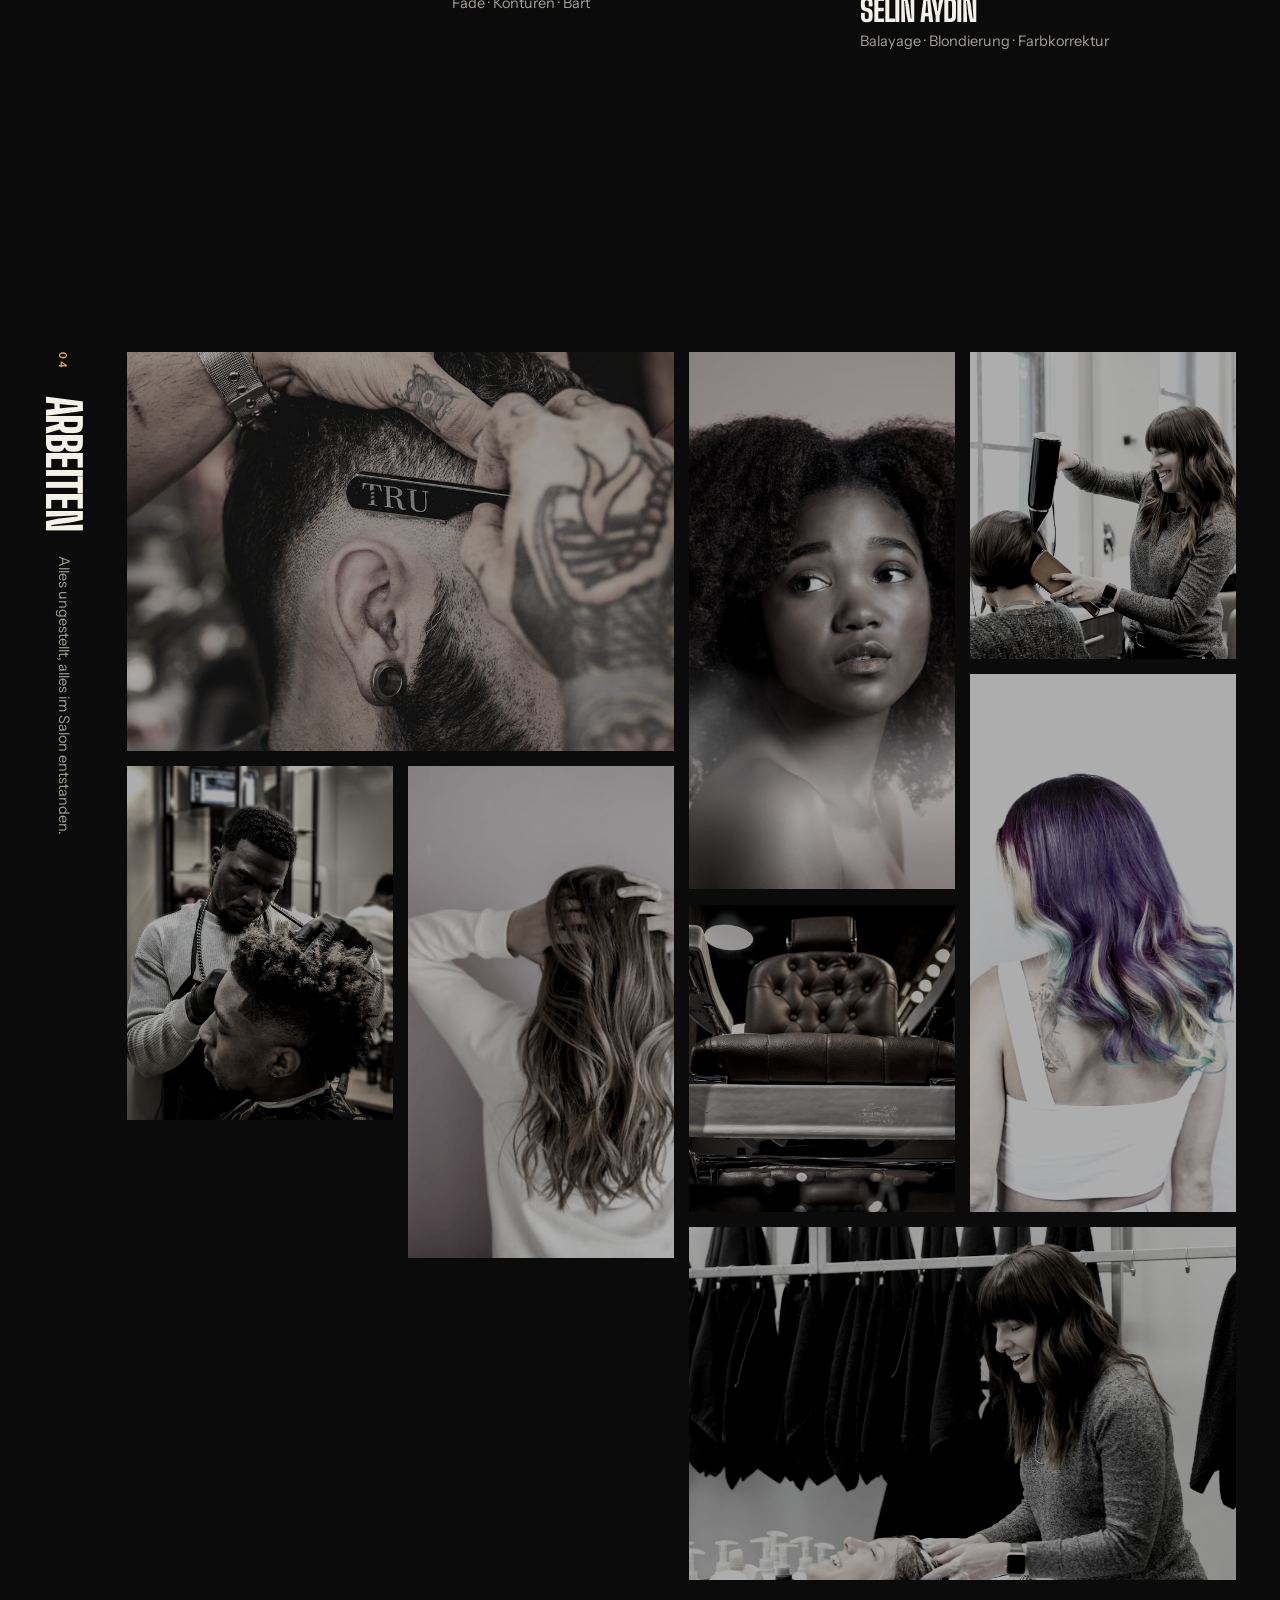
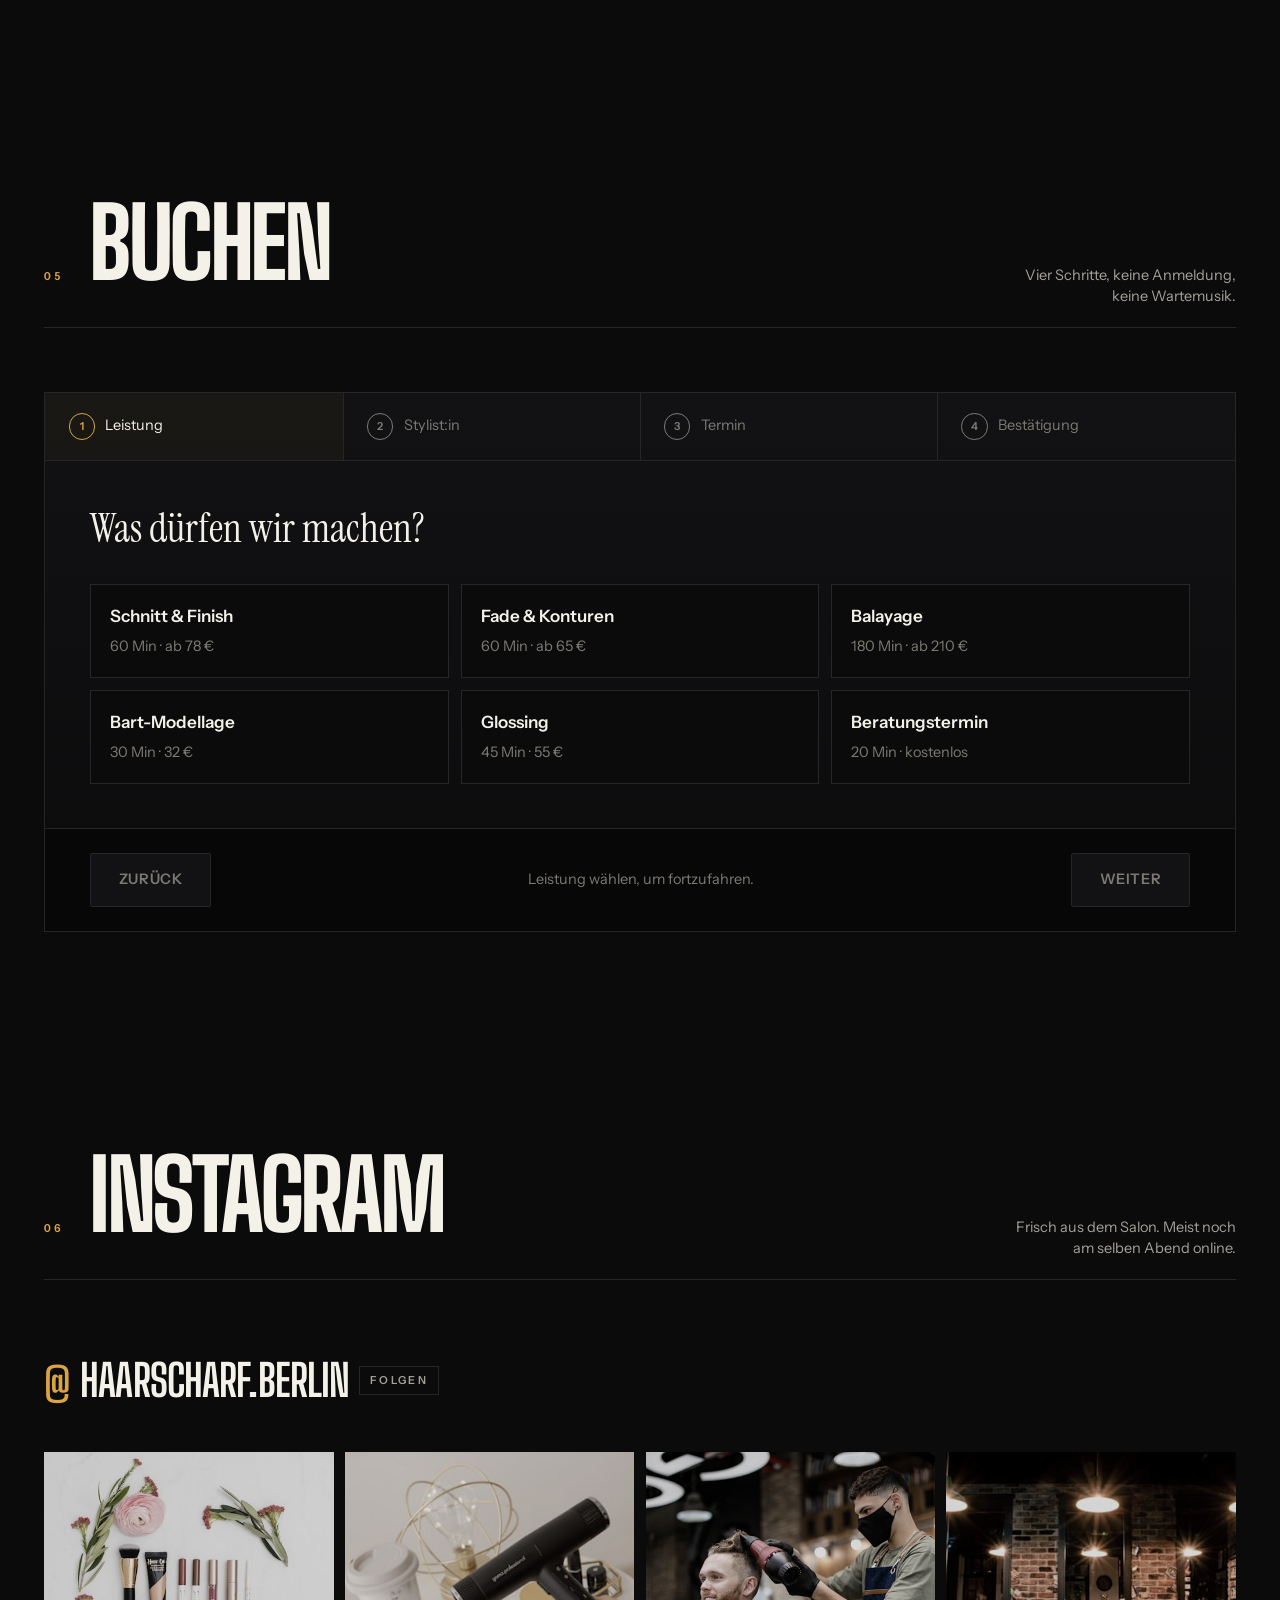
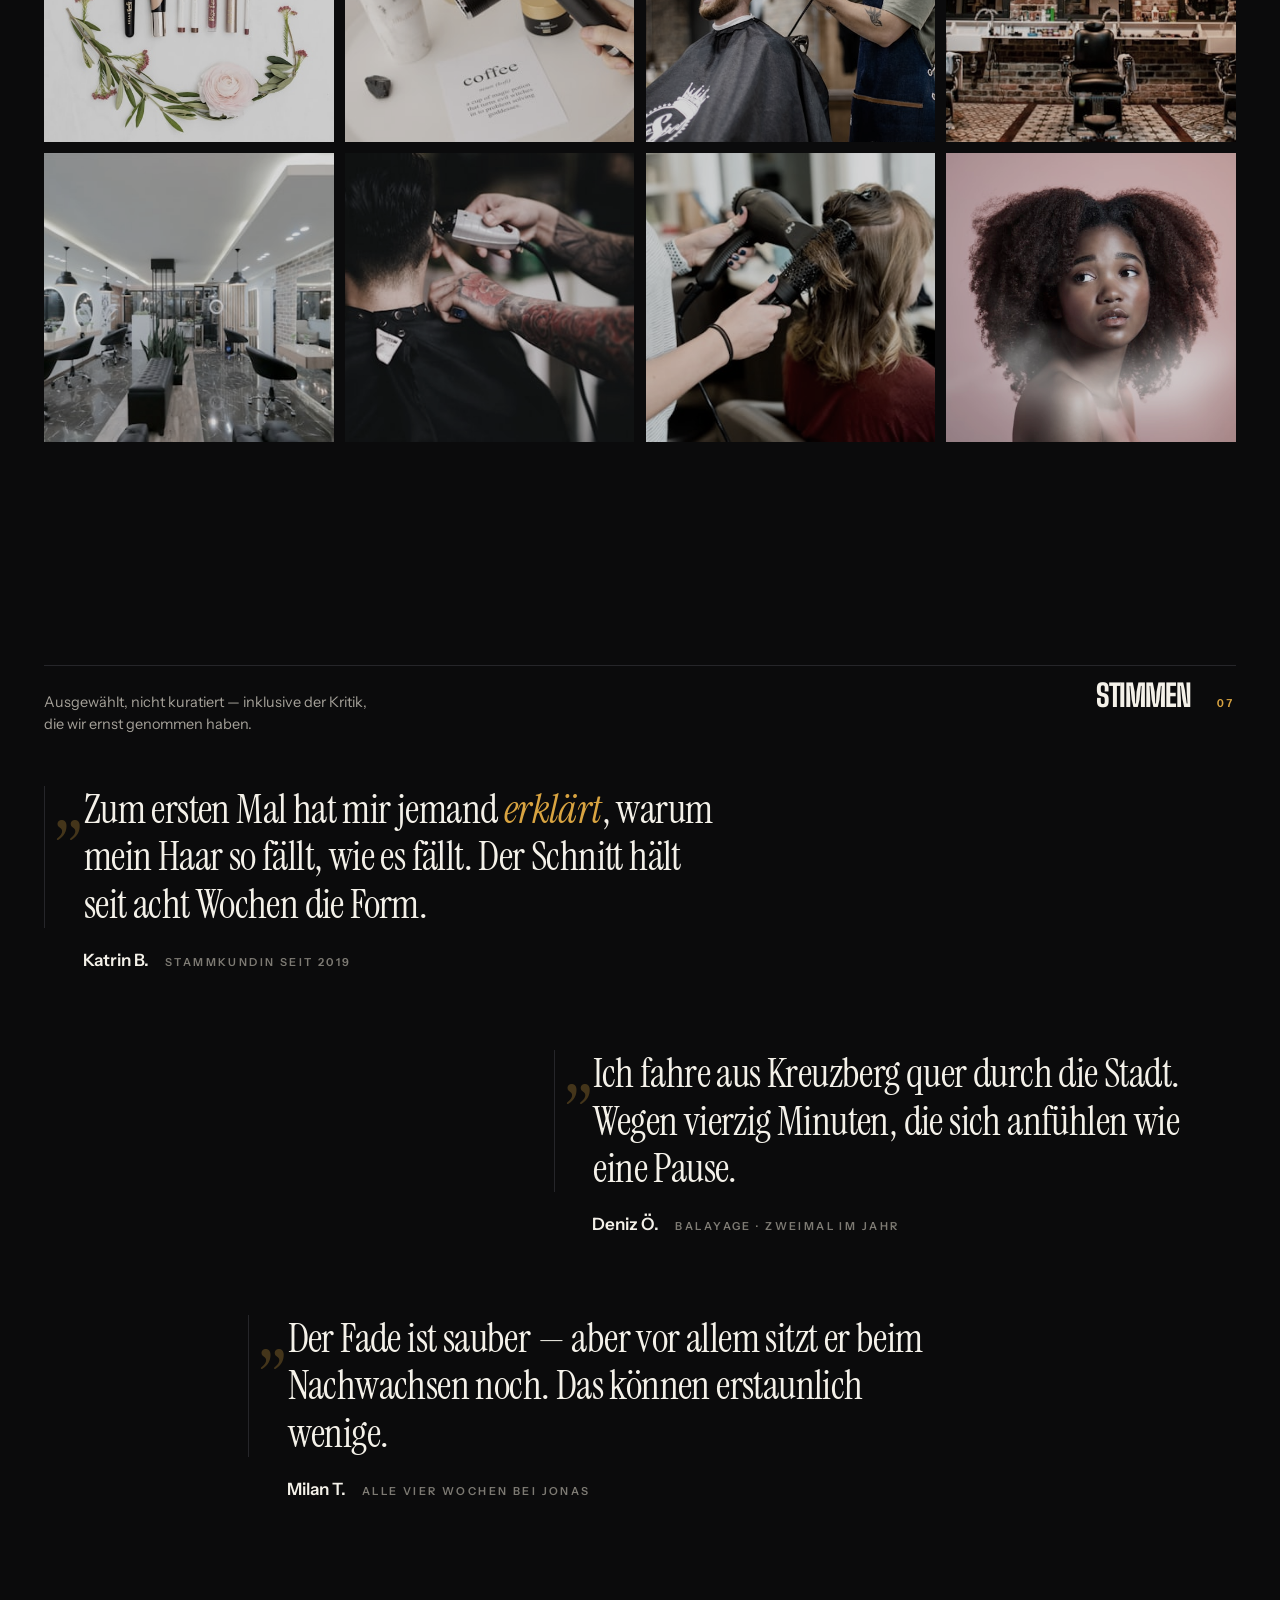
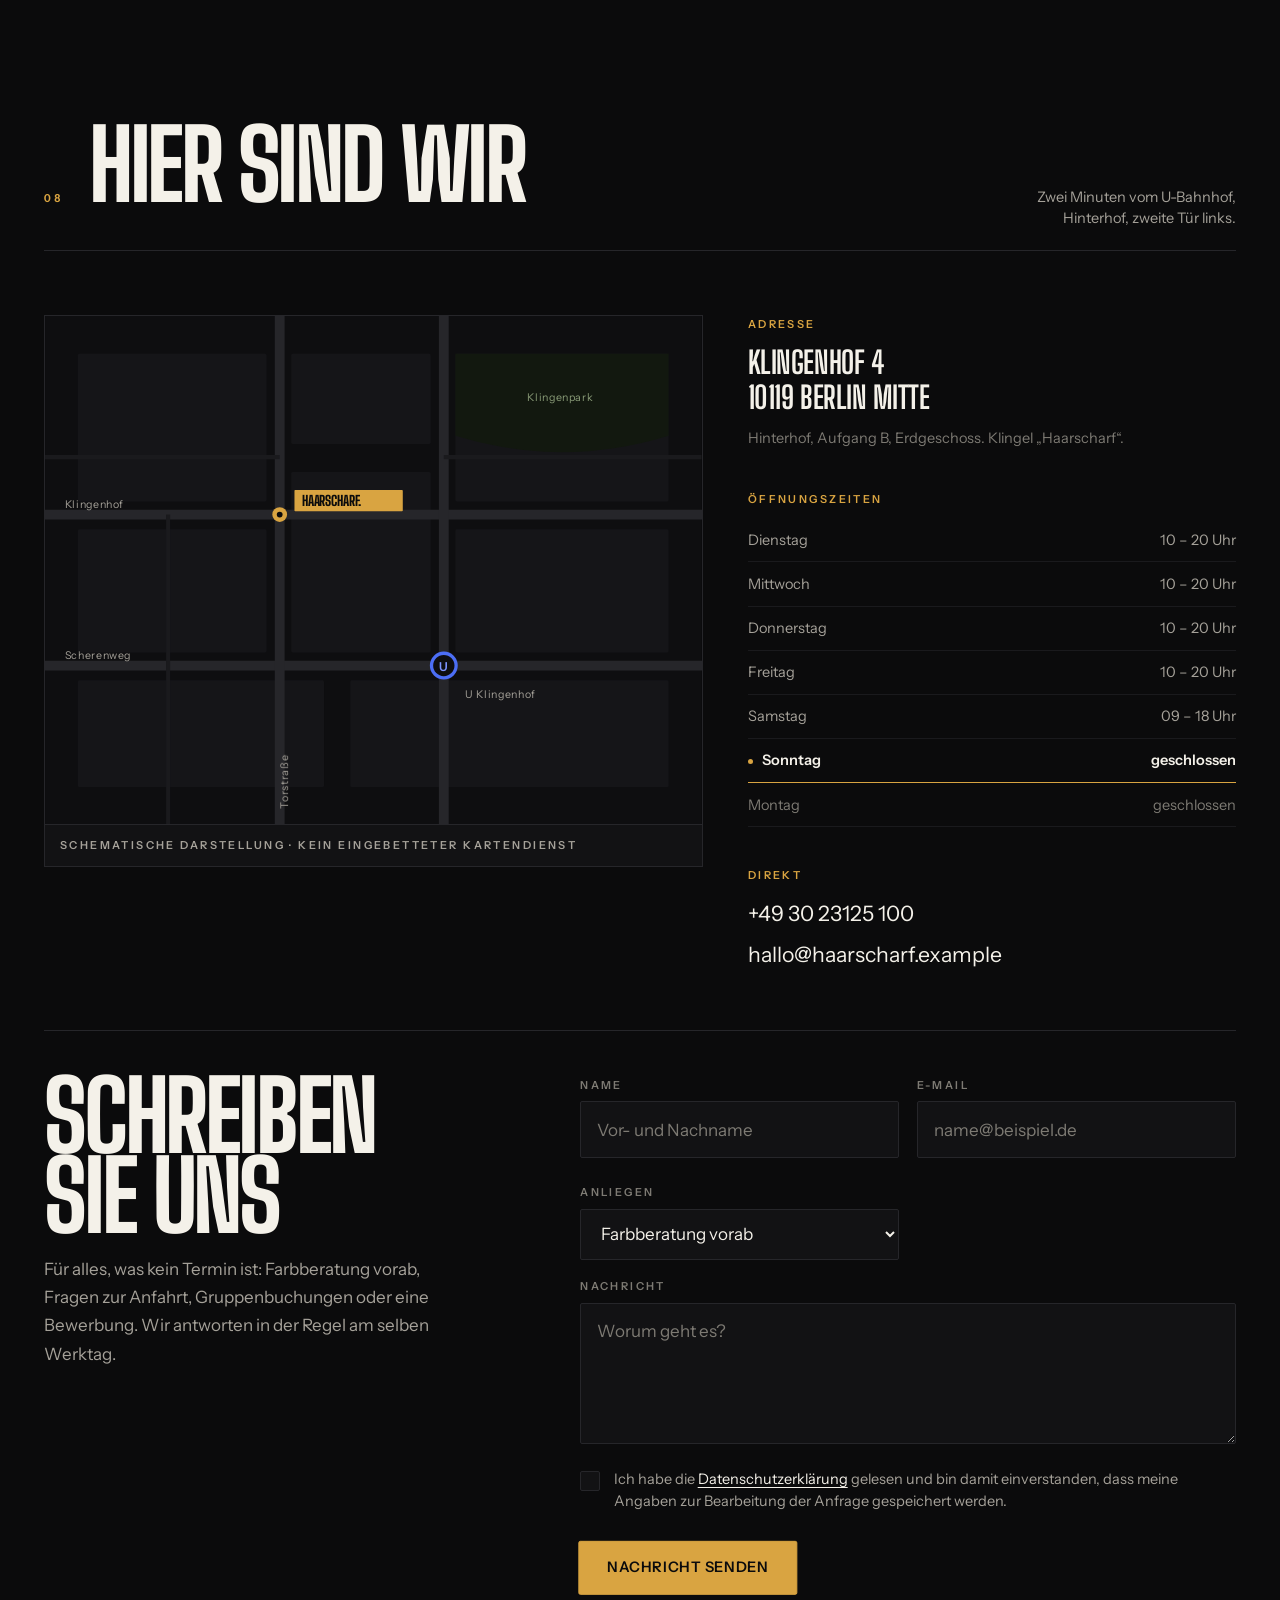
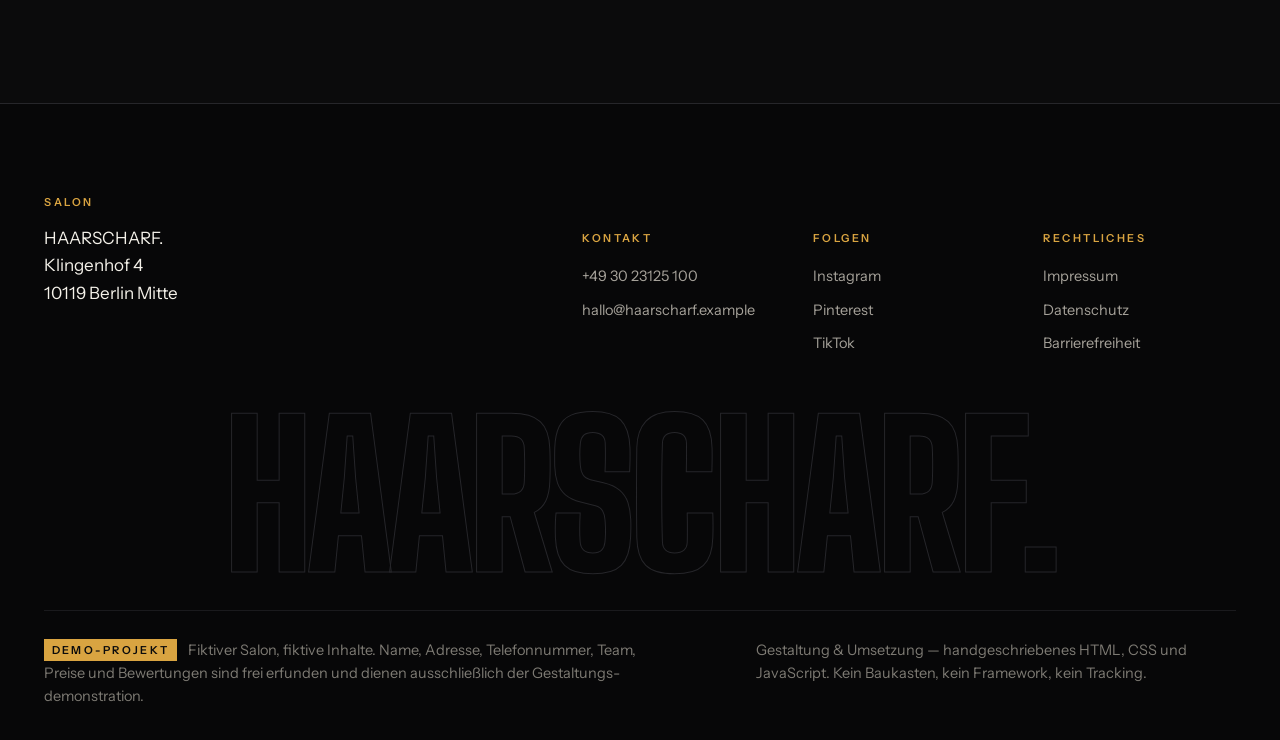
==== commit 5bfb0b8c: "Abschnittskopf zweimal bewusst brechen, Footer asymmetrisch setzen Acht Abschnitte trugen bisher den" ====
--- a/index.html
+++ b/index.html
@@ -470,9 +470,14 @@
 
 <!-- ════════════════════════════════════════════════════════ GALERIE -->
 <section class="section gallery" id="galerie" aria-labelledby="gal-title">
-  <div class="shell">
-
-    <div class="section-head" data-reveal>
+  <!-- Bewusster Bruch im Rhythmus der Seite: Sieben Abschnitte tragen den
+       gleichen breiten Kopf. Hier nicht. Die Galerie besteht aus Bildern —
+       also tritt die Schrift an den Rand und stellt sich hochkant daneben,
+       statt oben Platz wegzunehmen. Ab Tablet-Breite abwärts fällt der Kopf
+       in seine normale Form zurück; hochkant bräuchte er dort zu viel Höhe. -->
+  <div class="shell gallery__shell">
+
+    <div class="section-head section-head--side" data-reveal>
       <span class="section-head__no label label--acid">04</span>
       <h2 class="section-head__title display" id="gal-title">Arbeiten</h2>
       <p class="section-head__note">Alles ungestellt, alles im Salon entstanden.</p>
@@ -703,7 +708,11 @@
 <section class="section voices" id="stimmen" aria-labelledby="voices-title">
   <div class="shell">
 
-    <div class="section-head" data-reveal>
+    <!-- Zweiter Bruch, anders motiviert als in der Galerie: Hier reden die
+         Kundinnen und Kunden. Also nimmt der Salon sich zurück — der Kopf
+         wird klein, rückt an die rechte Kante und trägt seine Haarlinie
+         darüber statt darunter. Das Zitat bekommt den großen Auftritt. -->
+    <div class="section-head section-head--quiet" data-reveal>
       <span class="section-head__no label label--acid">07</span>
       <h2 class="section-head__title display" id="voices-title">Stimmen</h2>
       <p class="section-head__note">Ausgewählt, nicht kuratiert — inklusive der Kritik, die wir ernst genommen haben.</p>
--- a/css/base.css
+++ b/css/base.css
@@ -149,6 +149,68 @@
 @media (max-width: 47.9375rem) {
   .section-head { flex-wrap: wrap; }
   .section-head__note { display: none; }
+}
+
+/* --- Zwei bewusste Ausnahmen vom Abschnittskopf ---------------------
+   Acht gleiche Köpfe hintereinander lesen sich als Raster, und genau das
+   soll die Seite nicht sein. Zwei Abschnitte brechen deshalb aus — jeder
+   mit einem eigenen Grund, nicht bloß der Abwechslung wegen. Sechs
+   behalten die Grundform, damit der Bruch als Absicht lesbar bleibt und
+   nicht als Unordnung.                                                */
+
+/* (1) Galerie: der Kopf stellt sich hochkant an den linken Rand.
+   Gedreht wird über writing-mode, nicht über transform — auf dem Element
+   sitzt data-reveal, und dessen Einblend-Animation schreibt transform.
+   Ein rotate() hier würde davon überschrieben. */
+@media (min-width: 62rem) {
+  .section-head--side {
+    writing-mode: vertical-rl;
+    align-items: center;
+    justify-content: flex-start;
+    gap: clamp(1rem, 2vw, 2rem);
+    border-bottom: 0;
+    padding-bottom: 0;
+    margin-bottom: 0;
+    position: sticky;
+    /* 6rem entspricht scroll-padding-top aus dem :root-Block, damit der
+       Kopf beim Ansteuern nicht unter die Navigation rutscht. */
+    top: 7rem;
+  }
+  /* Hochkant wirkt die volle Displaygröße erschlagend: sie würde die
+     Spalte doppelt so breit machen wie die Bildunterschriften daneben. */
+  .section-head--side .section-head__title {
+    font-size: clamp(2.25rem, 3.6vw, 3.5rem);
+    margin-inline-end: 0;
+  }
+  .section-head--side .section-head__note {
+    max-width: none;
+    text-align: left;
+  }
+}
+
+/* (2) Stimmen: gespiegelt und leise. Die Haarlinie wandert nach oben,
+   der Titel schrumpft auf Fließtextgröße — das Zitat darunter ist hier
+   die eigentliche Schlagzeile. */
+@media (min-width: 48rem) {
+  .section-head--quiet {
+    flex-direction: row-reverse;
+    align-items: baseline;
+    border-bottom: 0;
+    border-top: 1px solid var(--line);
+    padding-bottom: 0;
+    padding-top: 1.1rem;
+    margin-bottom: clamp(2rem, 4vw, 3.5rem);
+  }
+  .section-head--quiet .section-head__title {
+    font-size: var(--fs-h3);
+    margin-inline-end: 0;
+  }
+  /* Die Notiz füllt jetzt die freie linke Seite, statt rechts zu kleben. */
+  .section-head--quiet .section-head__note {
+    margin-inline-end: auto;
+    max-width: 34ch;
+    text-align: left;
+  }
 }
 
 /* --- Barrierefreiheit ---------------------------------------------- */
--- a/css/sections.css
+++ b/css/sections.css
@@ -577,6 +577,20 @@
    wäre sie auf Tablets und Telefonen gar nicht erreichbar. */
 @media (hover: none) {
   .gal__cap { opacity: 1; transform: none; }
+}
+
+/* Die Galerie bekommt ihre eigene Hülle: links eine schmale Schiene für
+   den hochkant gestellten Kopf, rechts das Bildraster. Die Schiene ist
+   so breit wie die gedrehte Zeile hoch ist — mehr braucht sie nicht.
+   minmax(0, 1fr) statt 1fr, damit das Bildraster schrumpfen darf und
+   die Spalte nicht über den Bildschirmrand hinausdrückt. */
+@media (min-width: 62rem) {
+  .gallery__shell {
+    display: grid;
+    grid-template-columns: auto minmax(0, 1fr);
+    gap: clamp(1.5rem, 3.5vw, 4rem);
+    align-items: start;
+  }
 }
 
 @media (max-width: 61.9375rem) {
@@ -1114,6 +1128,26 @@
   gap: clamp(1.75rem, 3vw, 3rem);
   padding-bottom: clamp(2.5rem, 5vw, 4rem);
 }
+
+/* Der Footer war die letzte Stelle mit vier exakt gleich breiten Spalten —
+   also genau das ordentliche Raster, das die Seite sonst überall meidet.
+   Jetzt trägt die Adresse als eigentliche Information die breite Spalte,
+   die drei Linklisten rücken als Gruppe nach rechts und setzen eine
+   Stufe tiefer an. Das ergibt zwei Grundlinien statt einer geraden Kante. */
+@media (min-width: 48rem) {
+  .footer__top {
+    grid-template-columns: minmax(0, 2.6fr) repeat(3, minmax(0, 1fr));
+  }
+  .footer__col:first-child { padding-inline-end: clamp(2rem, 6vw, 7rem); }
+  /* Die Anschrift ist im Footer der einzige Inhalt, den jemand wirklich
+     sucht. Sie darf deshalb aus dem Sekundärton heraustreten. */
+  .footer__col:first-child .footer__address {
+    font-size: var(--fs-body);
+    color: var(--bone);
+    line-height: 1.6;
+  }
+  .footer__col:not(:first-child) { padding-top: 2.25rem; }
+}
 .footer__col { display: grid; gap: 0.85rem; align-content: start; }
 .footer__col ul { display: grid; gap: 0.35rem; }
 .footer__col a,
